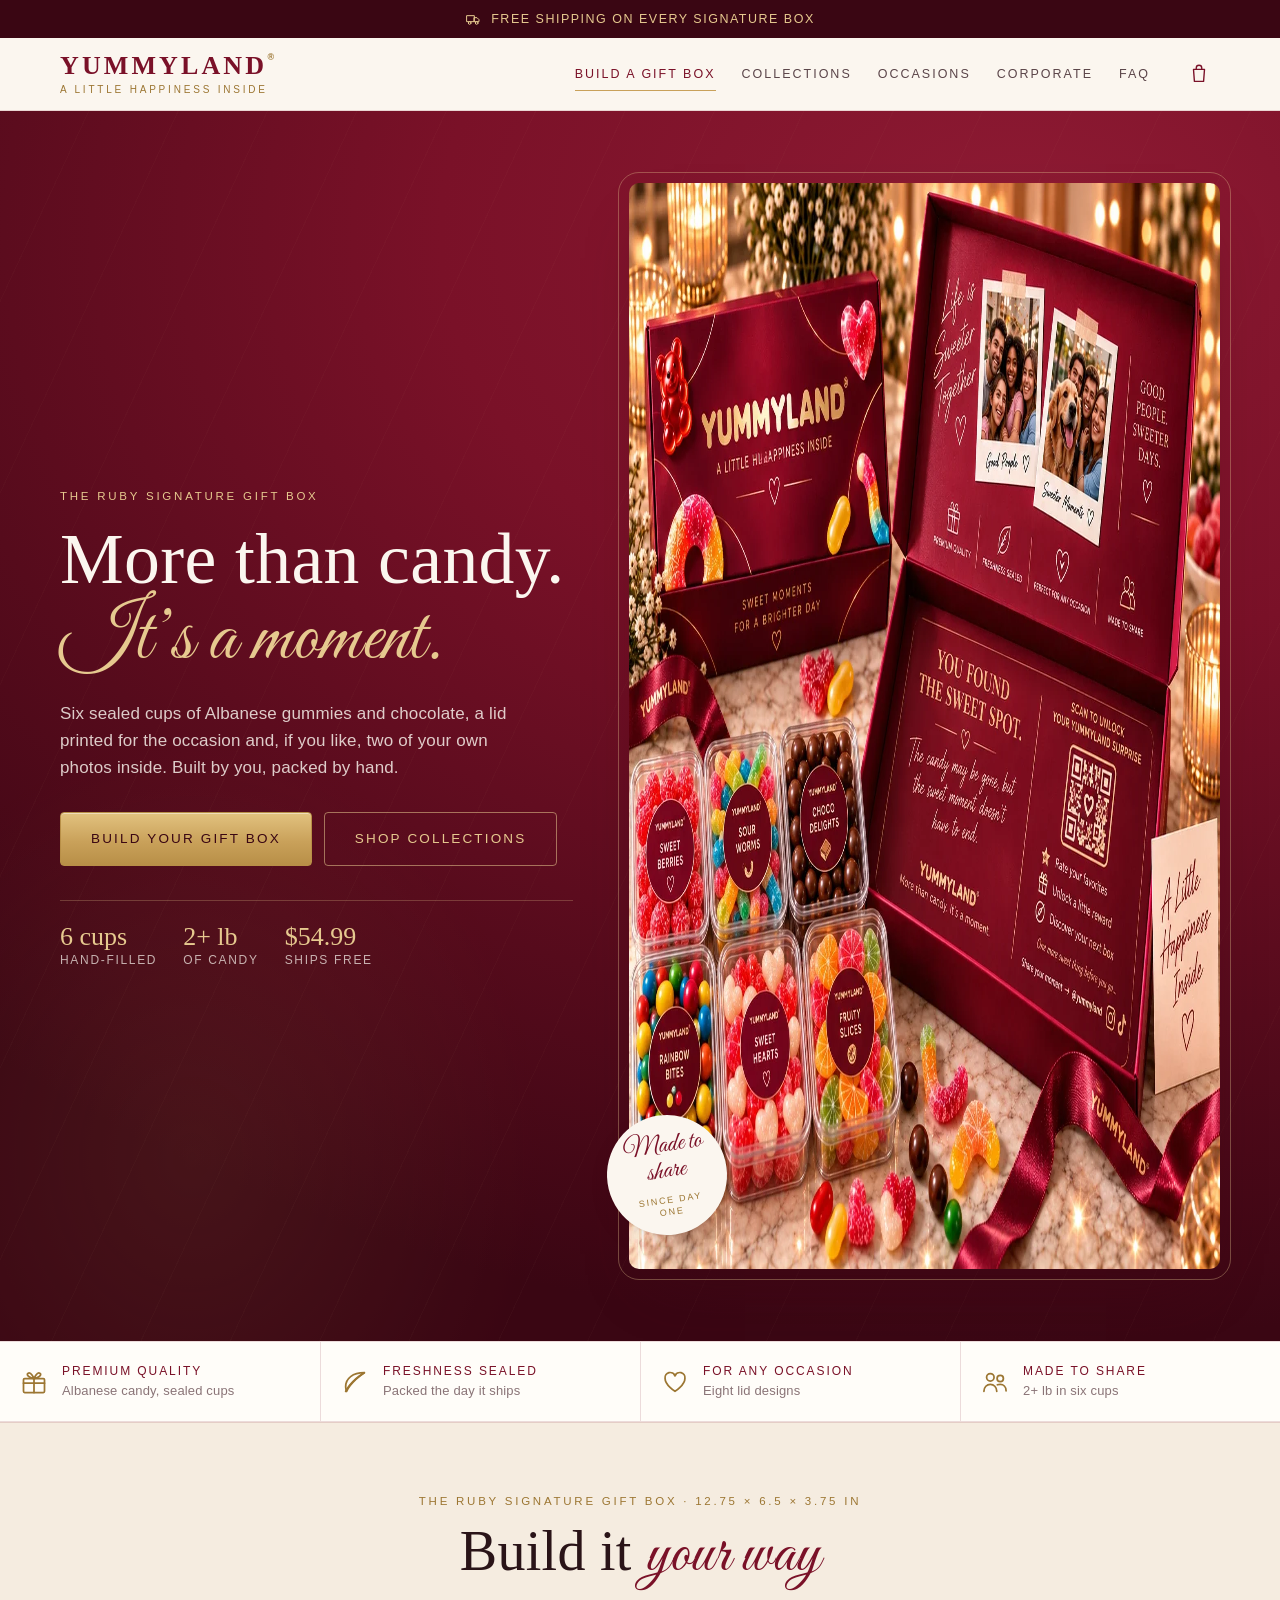
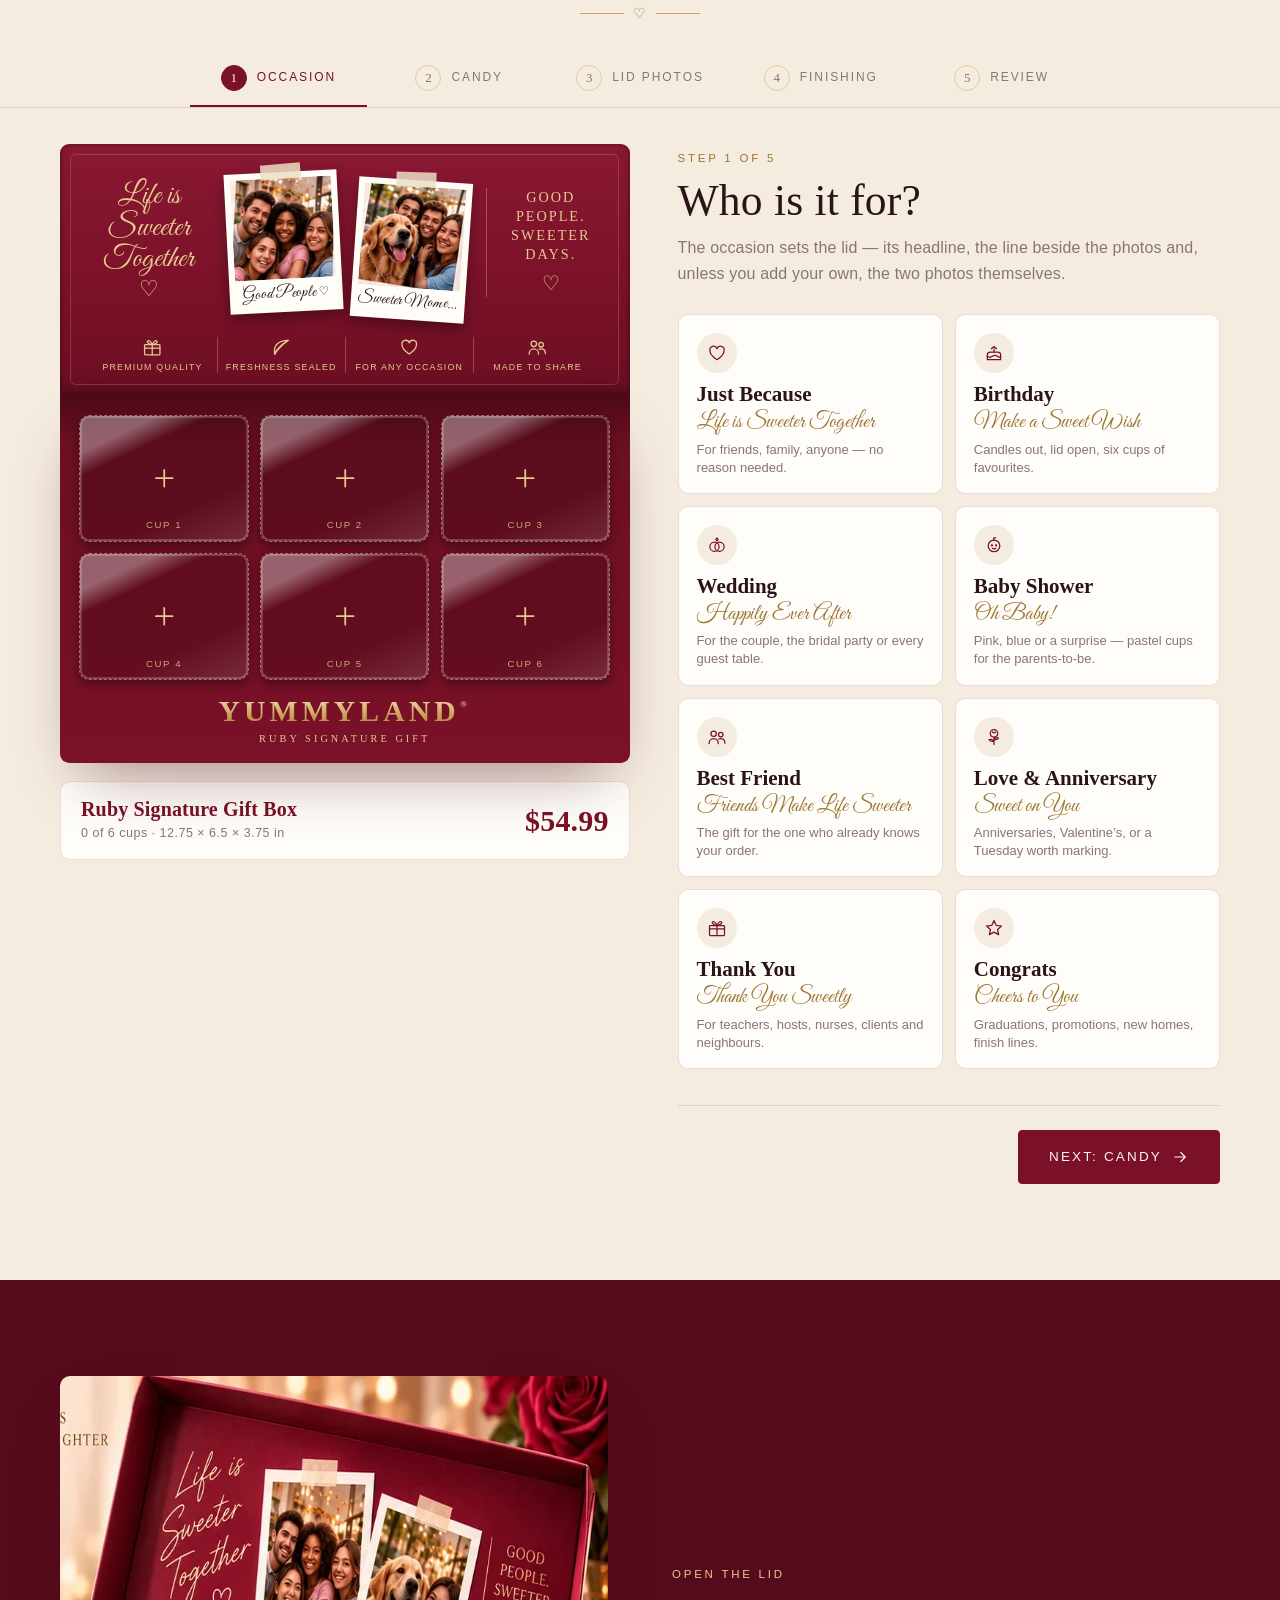
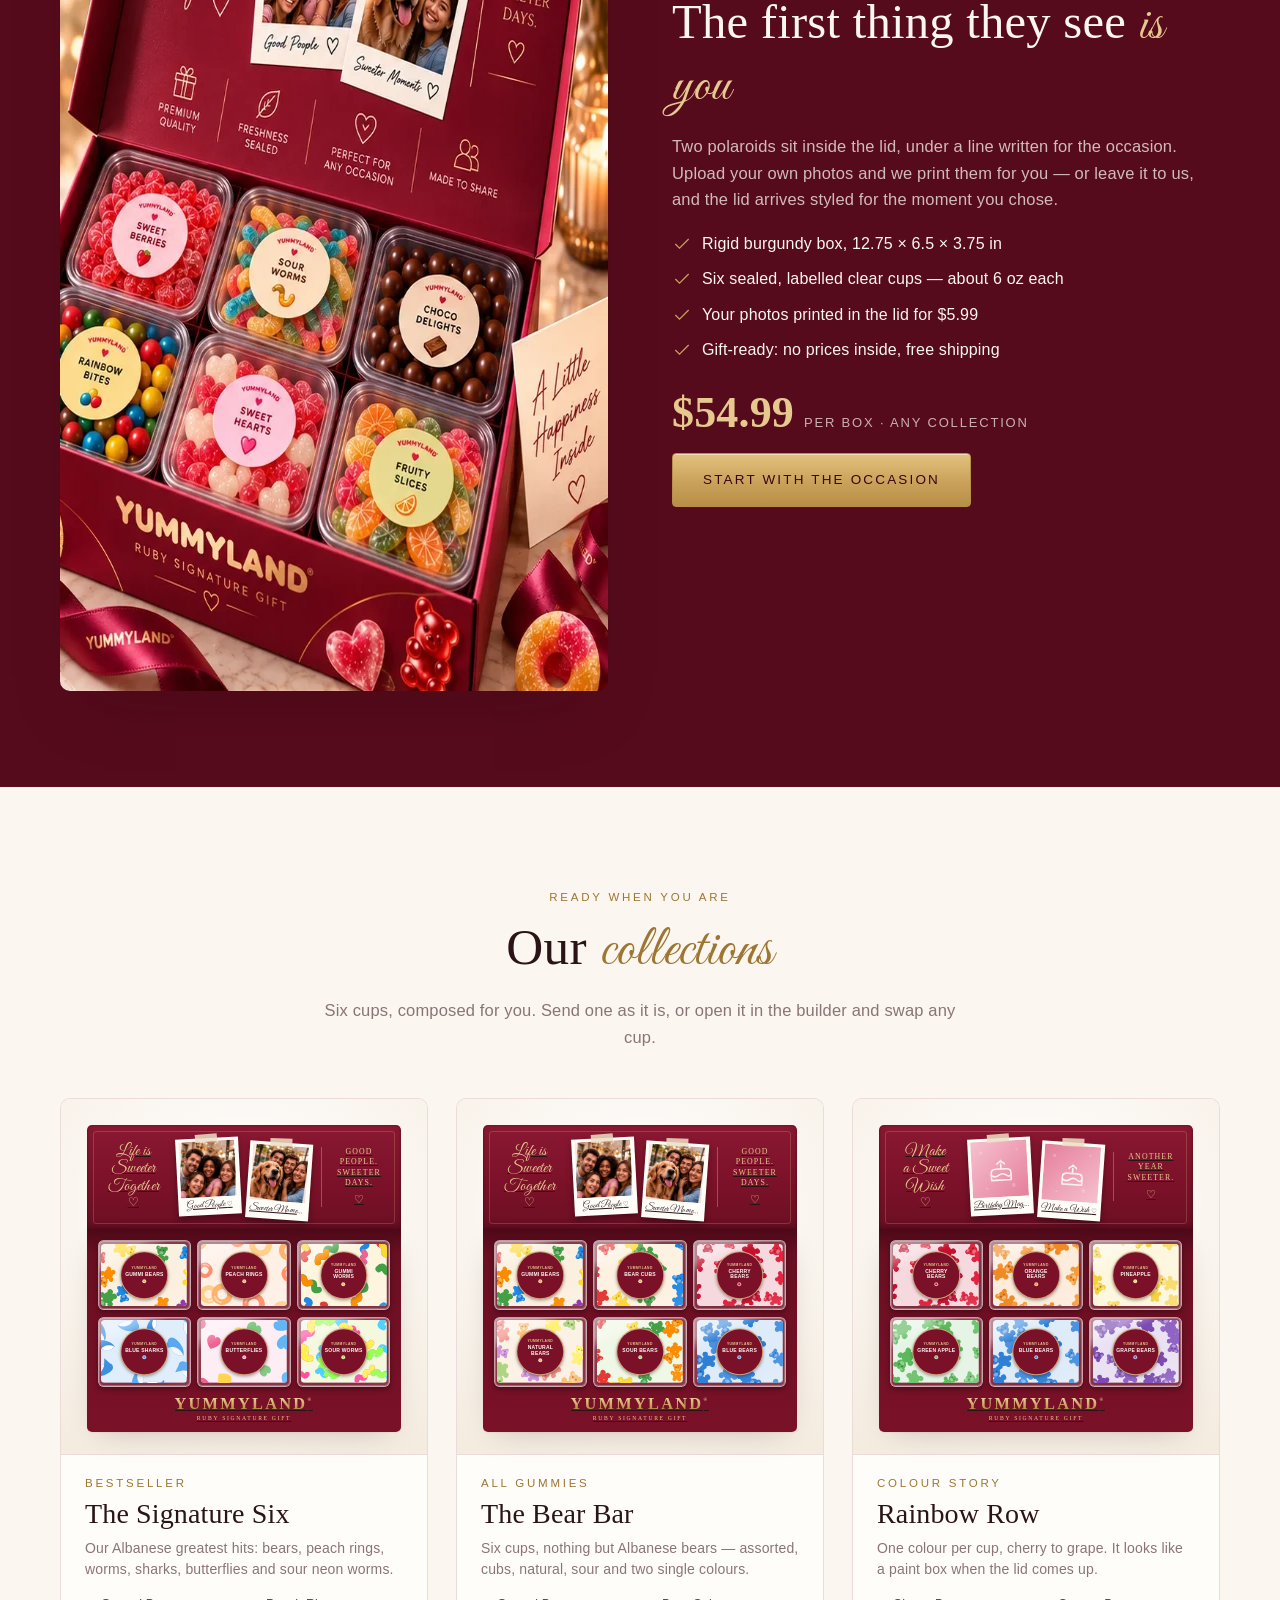
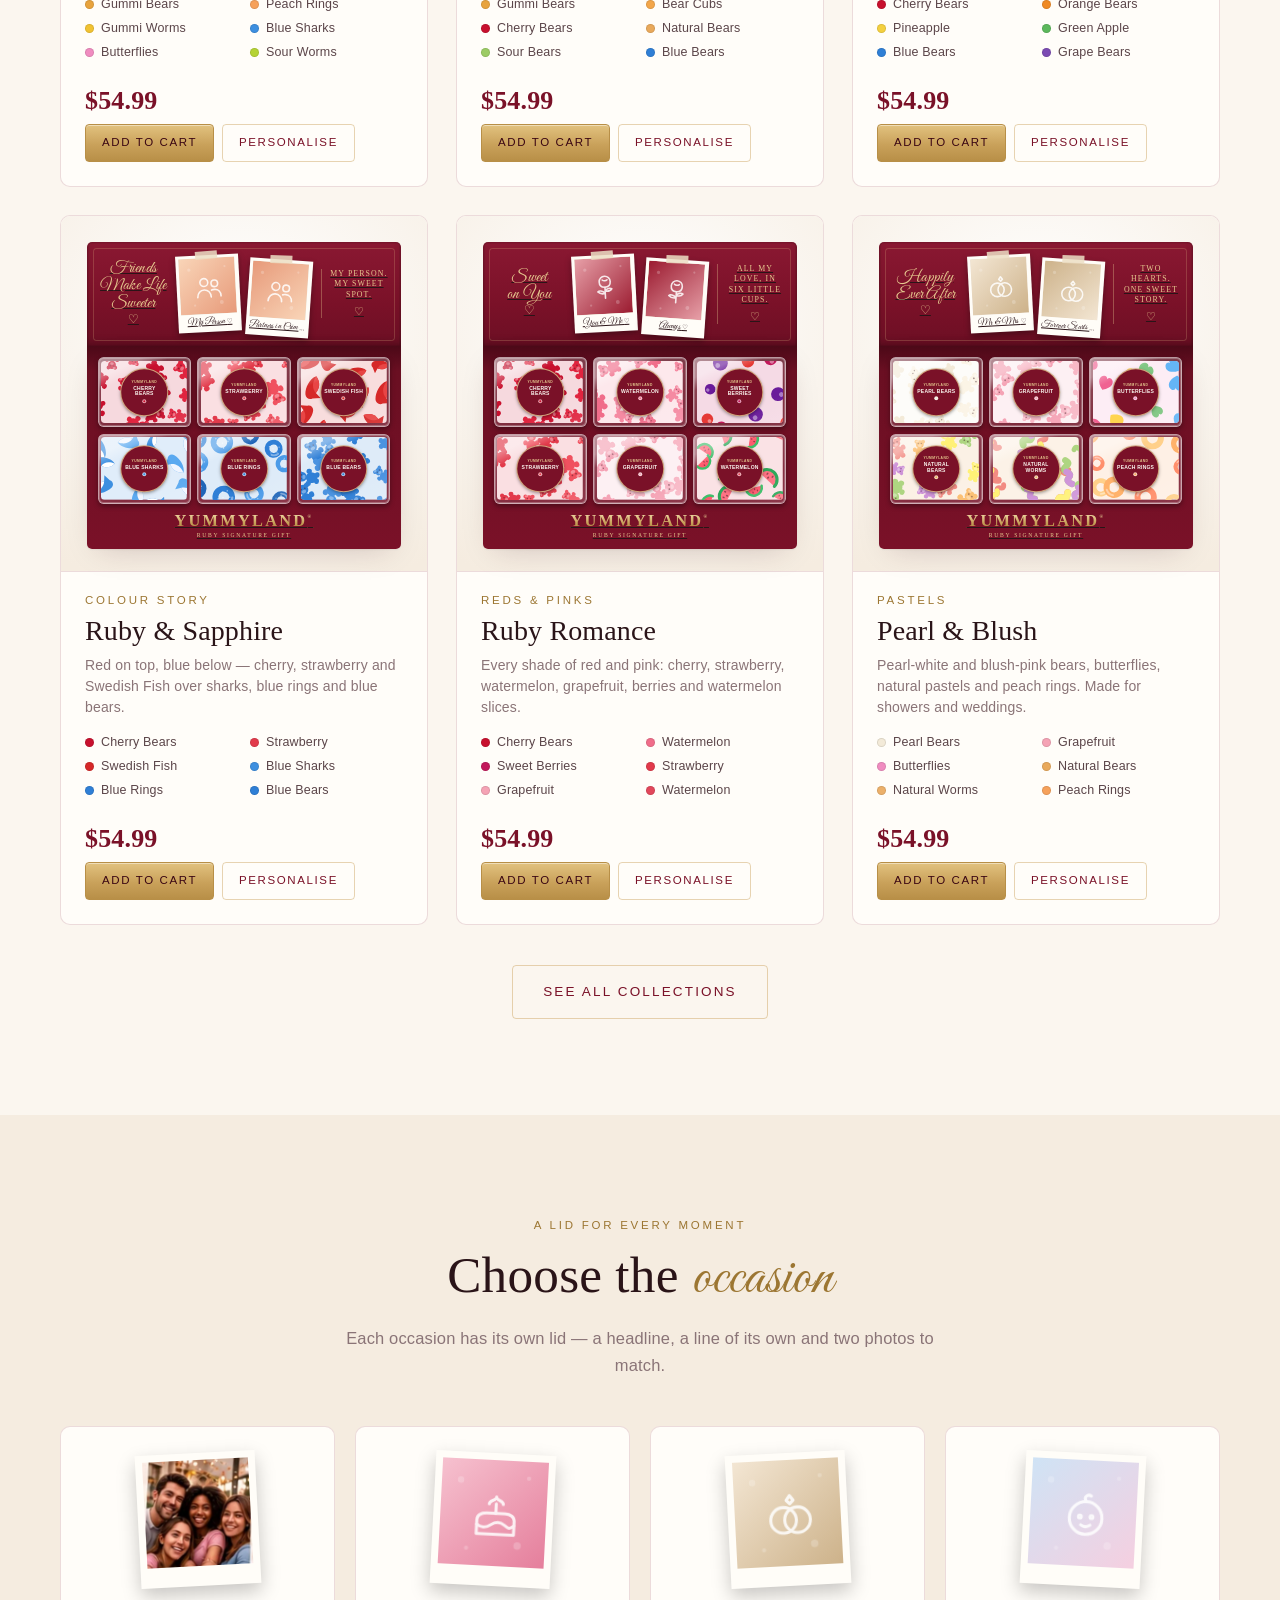
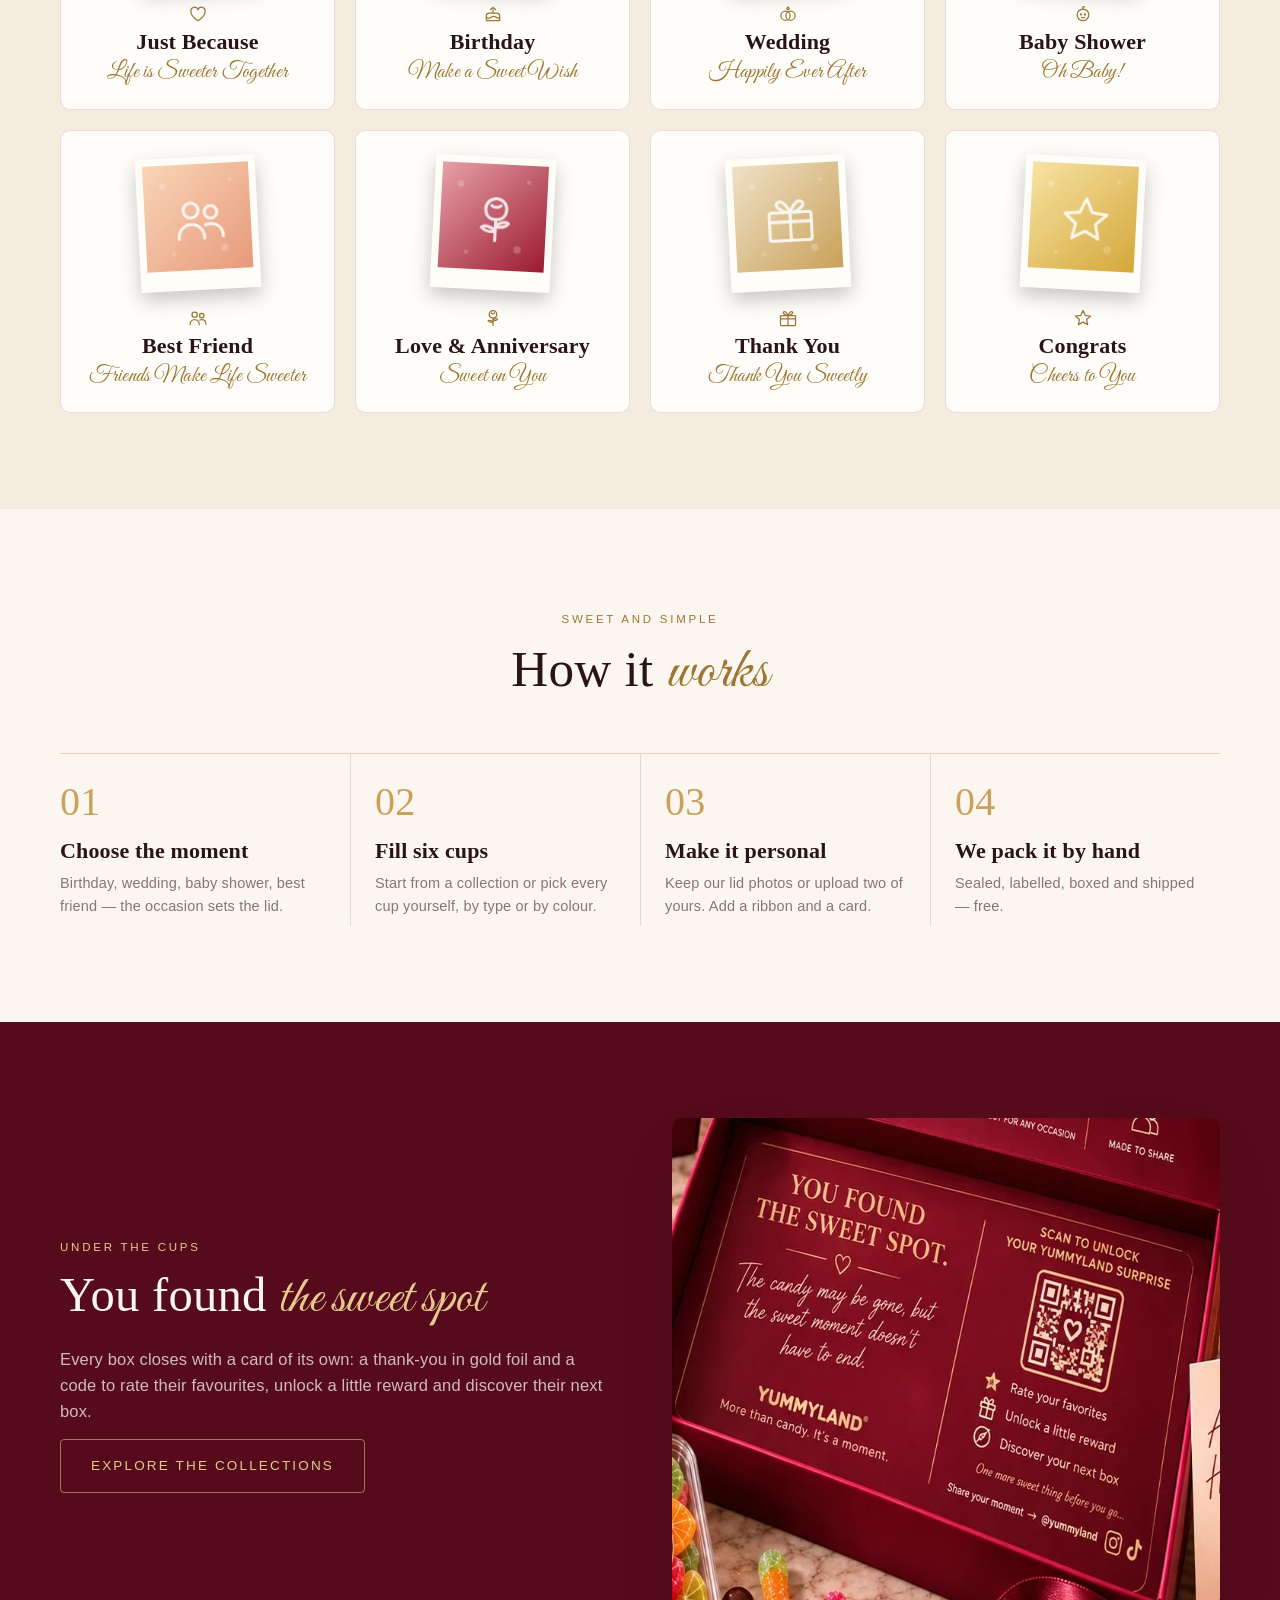
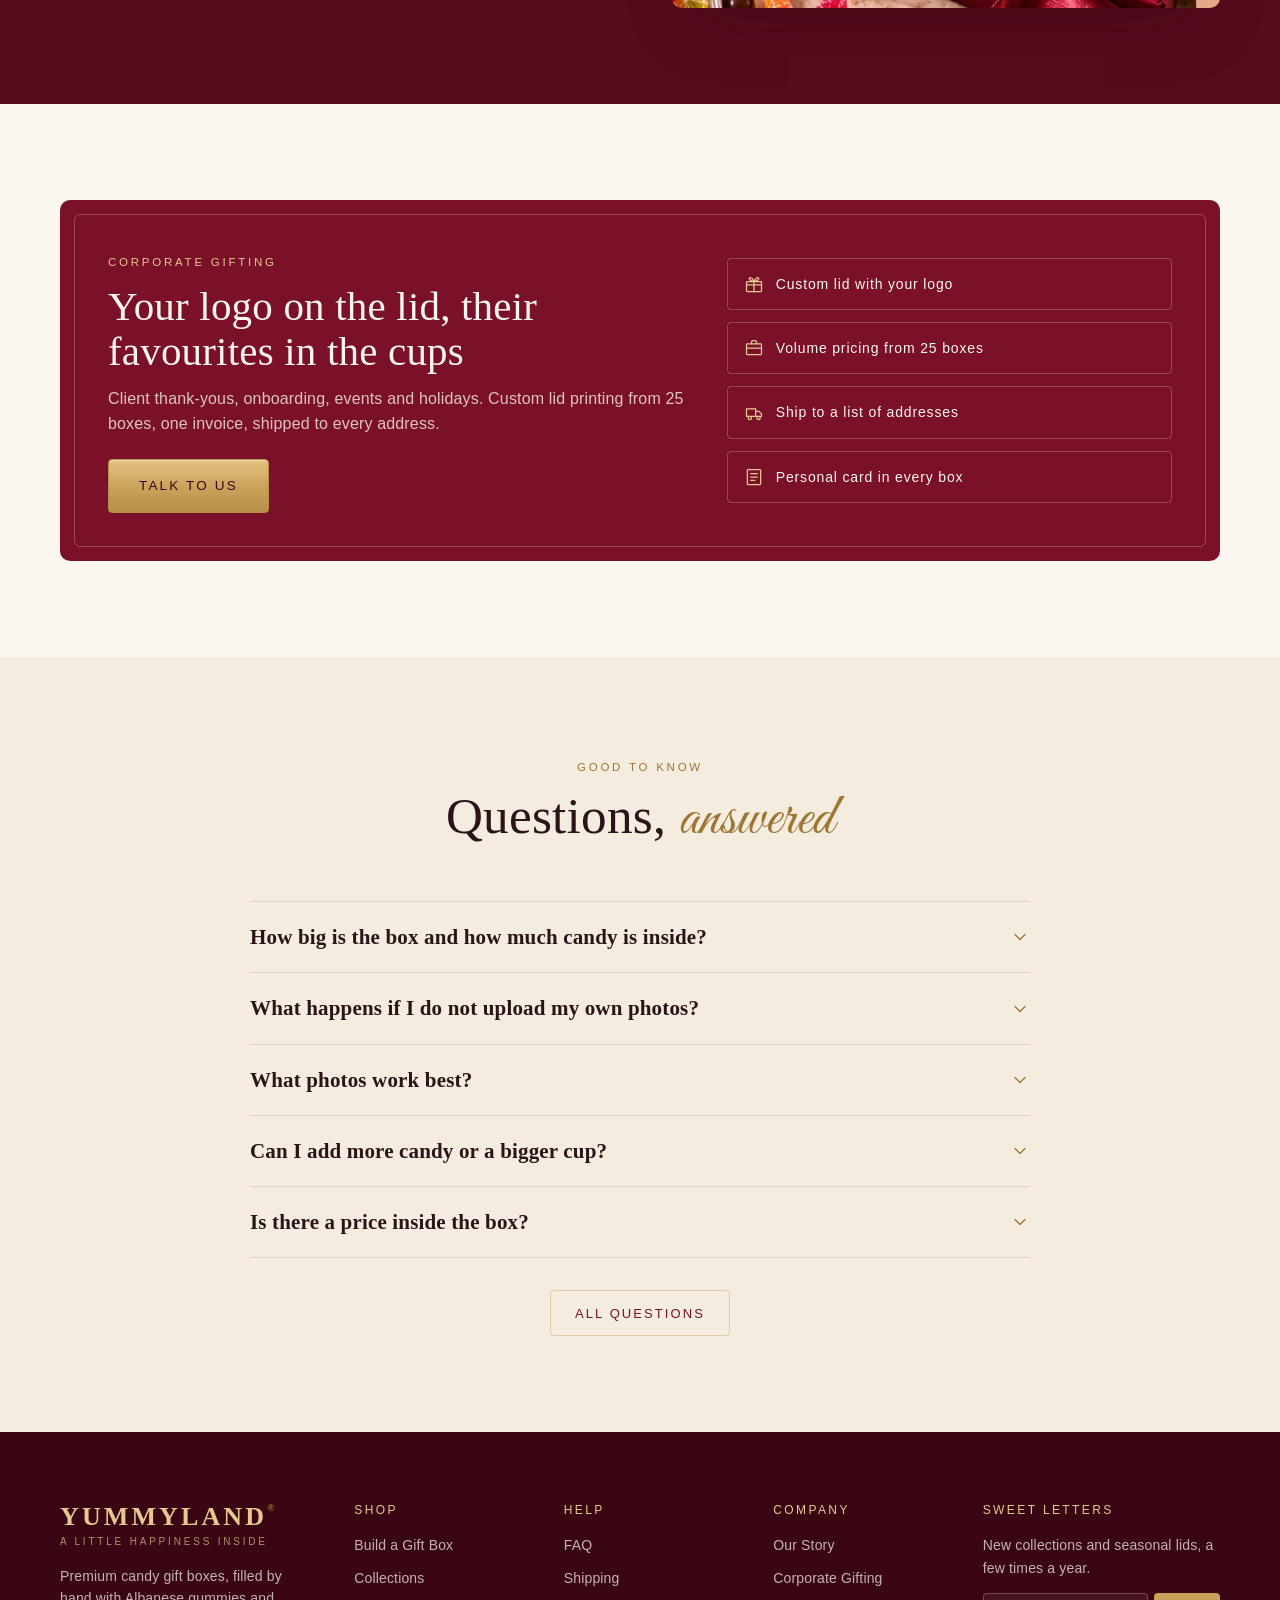
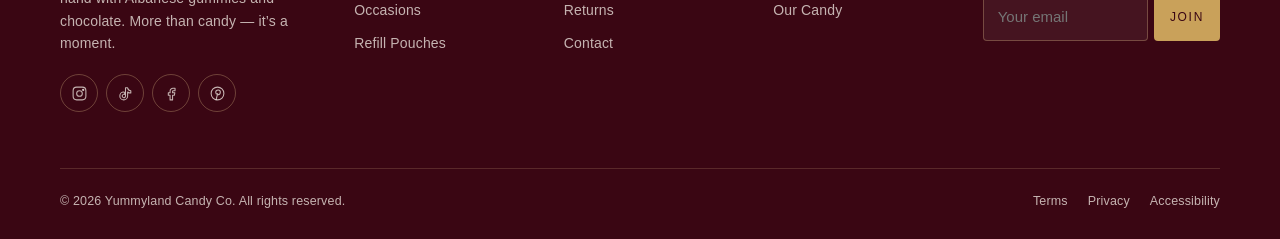
==== index.html @ b698e255 "Rebuild the site around the Ruby Signature Gift Box One premium box (12.75 x 6.5 x 3.75 in, six cups" ====
<!DOCTYPE html>
<html lang="en">
<head>
<meta charset="utf-8">
<meta name="viewport" content="width=device-width, initial-scale=1">
<title>Yummyland — Premium Candy Gift Boxes with Your Photos</title>
<meta name="description" content="The Ruby Signature Gift Box: six cups of Albanese gummies and chocolate, a lid printed for the occasion — with your own photos if you like. Free shipping.">
<meta property="og:title" content="Yummyland — Premium Candy Gift Boxes with Your Photos">
<meta property="og:description" content="The Ruby Signature Gift Box: six cups of Albanese gummies and chocolate, a lid printed for the occasion — with your own photos if you like. Free shipping.">
<meta property="og:type" content="website">
<link rel="icon" href="assets/img/favicon.svg" type="image/svg+xml">
<link rel="apple-touch-icon" href="assets/img/apple-touch-icon.png">
<meta name="theme-color" content="#7a1128">
<link rel="canonical" href="https://yummylandcandy.com/">
<meta property="og:site_name" content="Yummyland">
<meta property="og:url" content="https://yummylandcandy.com/">
<meta property="og:image" content="https://yummylandcandy.com/assets/img/og.jpg">
<meta property="og:image:width" content="1200">
<meta property="og:image:height" content="630">
<meta name="twitter:card" content="summary_large_image">
<meta name="twitter:image" content="https://yummylandcandy.com/assets/img/og.jpg">
<link rel="preload" href="assets/fonts/cormorant.woff2" as="font" type="font/woff2" crossorigin>
<link rel="preload" href="assets/fonts/jost.woff2" as="font" type="font/woff2" crossorigin>
<link rel="stylesheet" href="assets/css/style.css?v=738b9b82">
<!-- JSONLD:START -->
<script type="application/ld+json">{"@context":"https://schema.org","@graph":[{"@type":"Organization","@id":"https://yummylandcandy.com/#org","name":"Yummyland","url":"https://yummylandcandy.com/","logo":"https://yummylandcandy.com/assets/img/apple-touch-icon.png","image":"https://yummylandcandy.com/assets/img/og.jpg","description":"Premium candy gift boxes: six cups of Albanese gummies and chocolate, with a lid printed for the occasion.","email":"hello@yummylandcandy.com","telephone":"+1-833-986-6526","address":{"@type":"PostalAddress","addressLocality":"Los Angeles","addressRegion":"CA","addressCountry":"US"},"sameAs":["https://instagram.com/yummylandcandy","https://tiktok.com/@yummylandcandy","https://facebook.com/yummylandcandy"]},{"@type":"WebSite","@id":"https://yummylandcandy.com/#website","url":"https://yummylandcandy.com/","name":"Yummyland","publisher":{"@id":"https://yummylandcandy.com/#org"}},{"@type":"Product","name":"Ruby Signature Gift Box","sku":"YL-RUBY-SIGNATURE","description":"A 12.75 × 6.5 × 3.75 in gift box with 6 sealed cups of candy you choose and a lid printed for the occasion — with your own photos if you like.","image":["https://yummylandcandy.com/assets/img/hero-box.jpg","https://yummylandcandy.com/assets/img/box-open.webp"],"brand":{"@type":"Brand","name":"Yummyland"},"offers":{"@type":"Offer","priceCurrency":"USD","price":"54.99","availability":"https://schema.org/InStock","url":"https://yummylandcandy.com/"}}]}</script>
<!-- JSONLD:END -->
</head>
<body>

<header id="site-header"></header>

<!-- ==================== HERO ==================== -->
<section class="hero">
  <div class="wrap hero__in">
    <div>
      <span class="eyebrow">The Ruby Signature Gift Box</span>
      <h1>More than candy.<em>It’s a moment.</em></h1>
      <p class="hero__lede">Six sealed cups of Albanese gummies and chocolate, a lid printed for the occasion
        and, if you like, two of your own photos inside. Built by you, packed by hand.</p>
      <div class="hero__cta">
        <a class="btn btn--lg btn--gold" href="#builder">Build your gift box</a>
        <a class="btn btn--lg btn--light" href="boxes.html">Shop collections</a>
      </div>
      <div class="hero__facts">
        <div><b>6 cups</b>hand-filled</div>
        <div><b>2+ lb</b>of candy</div>
        <div><b id="hero-price">$54.99</b>ships free</div>
      </div>
    </div>
    <div class="hero__photo">
      <picture>
        <source srcset="assets/img/hero-box.webp" type="image/webp">
        <img src="assets/img/hero-box.jpg" width="1448" height="1086" alt="An open Yummyland Ruby Signature Gift Box with photos in the lid, beside six cups of candy">
      </picture>
      <span class="hero__stamp">Made to share<small>since day one</small></span>
    </div>
  </div>
</section>
<div id="trust"></div>

<!-- ==================== BUILDER ==================== -->
<section class="builder" id="builder">
  <div class="wrap">
    <div class="builder__head">
      <span class="eyebrow">The Ruby Signature Gift Box · 12.75 × 6.5 × 3.75 in</span>
      <h2>Build it <em>your way</em></h2>
      <div class="divider"></div>
    </div>
  </div>
  <div class="bsteps-wrap"><div class="wrap" id="b-steps"></div></div>
  <div class="wrap builder__grid">
    <div class="bprev" id="b-preview" aria-live="polite"></div>
    <div id="b-step"></div>
  </div>
</section>

<!-- ==================== THE BOX ==================== -->
<section class="section section--ruby">
  <div class="wrap showcase">
    <img src="assets/img/box-open.webp" width="748" height="915" loading="lazy" alt="Inside the lid: two polaroid photos above six labelled cups of candy">
    <div>
      <span class="eyebrow">Open the lid</span>
      <h2>The first thing they see <em>is you</em></h2>
      <p>Two polaroids sit inside the lid, under a line written for the occasion. Upload your own photos and we
        print them for you — or leave it to us, and the lid arrives styled for the moment you chose.</p>
      <ul class="ticks">
        <li><svg class="ico" viewBox="0 0 24 24" width="20" height="20" fill="none" stroke="currentColor" stroke-width="1.5"><path d="M20 6L9 17l-5-5"/></svg>Rigid burgundy box, 12.75 × 6.5 × 3.75 in</li>
        <li><svg class="ico" viewBox="0 0 24 24" width="20" height="20" fill="none" stroke="currentColor" stroke-width="1.5"><path d="M20 6L9 17l-5-5"/></svg>Six sealed, labelled clear cups — about 6 oz each</li>
        <li><svg class="ico" viewBox="0 0 24 24" width="20" height="20" fill="none" stroke="currentColor" stroke-width="1.5"><path d="M20 6L9 17l-5-5"/></svg>Your photos printed in the lid for $5.99</li>
        <li><svg class="ico" viewBox="0 0 24 24" width="20" height="20" fill="none" stroke="currentColor" stroke-width="1.5"><path d="M20 6L9 17l-5-5"/></svg>Gift-ready: no prices inside, free shipping</li>
      </ul>
      <div class="price-tag"><b id="show-price">$54.99</b><span>per box · any collection</span></div><br>
      <a class="btn btn--lg btn--gold" href="#builder">Start with the occasion</a>
    </div>
  </div>
</section>

<!-- ==================== COLLECTIONS ==================== -->
<section class="section">
  <div class="wrap">
    <div class="section__head">
      <span class="eyebrow">Ready when you are</span>
      <h2>Our <em>collections</em></h2>
      <p>Six cups, composed for you. Send one as it is, or open it in the builder and swap any cup.</p>
    </div>
    <div id="collections"></div>
    <div class="center" style="margin-top:40px"><a class="btn btn--line btn--lg" href="boxes.html">See all collections</a></div>
  </div>
</section>

<!-- ==================== OCCASIONS ==================== -->
<section class="section section--paper">
  <div class="wrap">
    <div class="section__head">
      <span class="eyebrow">A lid for every moment</span>
      <h2>Choose the <em>occasion</em></h2>
      <p>Each occasion has its own lid — a headline, a line of its own and two photos to match.</p>
    </div>
    <div id="occasions"></div>
  </div>
</section>

<!-- ==================== HOW ==================== -->
<section class="section">
  <div class="wrap">
    <div class="section__head"><span class="eyebrow">Sweet and simple</span><h2>How it <em>works</em></h2></div>
    <div id="how-list"></div>
  </div>
</section>

<!-- ==================== INSERT ==================== -->
<section class="section section--ruby">
  <div class="wrap showcase">
    <div>
      <span class="eyebrow">Under the cups</span>
      <h2>You found <em>the sweet spot</em></h2>
      <p>Every box closes with a card of its own: a thank-you in gold foil and a code to rate their favourites,
        unlock a little reward and discover their next box.</p>
      <a class="btn btn--lg btn--light" href="boxes.html">Explore the collections</a>
    </div>
    <img src="assets/img/box-insert.webp" width="720" height="490" loading="lazy" alt="The gold-foil insert card inside the box: You found the sweet spot">
  </div>
</section>

<!-- ==================== CORPORATE ==================== -->
<section class="section">
  <div class="wrap">
    <div class="banner">
      <div>
        <span class="eyebrow">Corporate gifting</span>
        <h2>Your logo on the lid, their favourites in the cups</h2>
        <p>Client thank-yous, onboarding, events and holidays. Custom lid printing from 25 boxes, one invoice, shipped to every address.</p>
        <a class="btn btn--lg btn--gold" href="about.html#corporate" style="margin-top:22px">Talk to us</a>
      </div>
      <div class="banner__list" id="banner-list"></div>
    </div>
  </div>
</section>

<!-- ==================== FAQ ==================== -->
<section class="section section--paper">
  <div class="wrap">
    <div class="section__head"><span class="eyebrow">Good to know</span><h2>Questions, <em>answered</em></h2></div>
    <div id="faq"></div>
    <div class="center" style="margin-top:32px"><a class="btn btn--line" href="faq.html">All questions</a></div>
  </div>
</section>

<footer id="site-footer"></footer>

<script src="assets/js/config.js?v=2c876a3c"></script>
<script src="assets/js/photos.js?v=dfa1c736"></script>
<script src="assets/js/art.js?v=873b2b8c"></script>
<script src="assets/js/data.js?v=f1731a15"></script>
<script src="assets/js/store.js?v=4826bcab"></script>
<script src="assets/js/analytics.js?v=e8144539"></script>
<script src="assets/js/site.js?v=2930316f"></script>
<script src="assets/js/pages.js?v=6cfffcdc"></script>
<script src="assets/js/builder.js?v=5ab042dc"></script>
<script>
  YL.boot('chrome', function () { YL.initChrome('build'); });
  YL.boot('builder', function () { YL.initBuilder(); });
  YL.boot('prices', function () {
    ['hero-price', 'show-price'].forEach(function (id) { document.getElementById(id).textContent = YL.money(YL.BOX.price); });
  });
  YL.boot('trust bar', function () { YL.renderTrust('#trust'); });
  YL.boot('collections', function () { YL.renderCollections('#collections', YL.COLLECTIONS.slice(0, 6)); });
  YL.boot('occasions', function () { YL.renderOccasions('#occasions'); });
  YL.boot('how it works', function () { YL.renderHow('#how-list'); });
  YL.boot('corporate', function () {
    document.getElementById('banner-list').innerHTML =
      [['gift', 'Custom lid with your logo'], ['briefcase', 'Volume pricing from 25 boxes'],
       ['truck', 'Ship to a list of addresses'], ['note', 'Personal card in every box']]
        .map(function (b) { return '<div>' + YL.icon(b[0]) + b[1] + '</div>'; }).join('');
  });
  YL.boot('faq', function () { YL.renderFaq('#faq', 5); });
</script>
</body>
</html>
---- assets/css/style.css ----
/* =========================================================
   Yummyland — design system
   Ruby box, gold foil, cream card. Serif for voice, script for
   the handwritten moments, a clean sans for everything you click.
   ========================================================= */

@font-face { font-family: 'Cormorant Garamond'; src: url('../fonts/cormorant.woff2') format('woff2'); font-weight: 300 700; font-style: normal; font-display: swap; }
@font-face { font-family: 'Cormorant Garamond'; src: url('../fonts/cormorant-italic.woff2') format('woff2'); font-weight: 300 700; font-style: italic; font-display: swap; }
@font-face { font-family: 'Great Vibes'; src: url('../fonts/greatvibes.woff2') format('woff2'); font-weight: 400; font-display: swap; }
@font-face { font-family: 'Jost'; src: url('../fonts/jost.woff2') format('woff2'); font-weight: 300 700; font-display: swap; }

:root {
  --ruby: #7a1128;
  --ruby-2: #8e1a33;
  --ruby-deep: #560b1c;
  --ruby-ink: #3a0613;
  --gold: #c9a15a;
  --gold-2: #e6c98f;
  --gold-deep: #9c7632;
  --cream: #fbf6ef;
  --paper: #f5ece0;
  --blush: #f2dfd8;
  --ink: #2a1418;
  --ink-70: #5b4549;
  --ink-50: #8a7477;
  --line: rgba(122, 17, 40, .14);
  --line-gold: rgba(201, 161, 90, .45);
  --white: #fffdf9;

  --serif: 'Cormorant Garamond', 'Times New Roman', serif;
  --script: 'Great Vibes', 'Snell Roundhand', cursive;
  --sans: 'Jost', 'Helvetica Neue', Arial, sans-serif;

  --r: 4px;
  --r-lg: 10px;
  --shadow: 0 1px 2px rgba(58, 6, 19, .06), 0 10px 30px -12px rgba(58, 6, 19, .22);
  --shadow-lg: 0 30px 60px -24px rgba(58, 6, 19, .45);
  --wrap: 1200px;
  --ease: cubic-bezier(.2, .7, .2, 1);
}

*, *::before, *::after { box-sizing: border-box; }
html { -webkit-text-size-adjust: 100%; scroll-behavior: smooth; overflow-x: clip; }
body {
  margin: 0; background: var(--cream); color: var(--ink);
  font: 400 16px/1.6 var(--sans); letter-spacing: .01em;
  overflow-x: hidden;
  overflow-x: clip;
}
img, svg { max-width: 100%; display: block; }
a { color: inherit; }
button, input, textarea { font: inherit; color: inherit; }
button { cursor: pointer; }
h1, h2, h3, h4 { font-family: var(--serif); font-weight: 600; line-height: 1.1; margin: 0; letter-spacing: .005em; }
p { margin: 0; }
sup { font-size: .45em; vertical-align: .9em; margin-left: .05em; }
.sr-only { position: absolute !important; width: 1px; height: 1px; overflow: hidden; clip: rect(0 0 0 0); white-space: nowrap; }
.wrap { max-width: var(--wrap); margin: 0 auto; padding: 0 20px; }
.center { text-align: center; }
.muted { color: var(--ink-50); }
.small { font-size: 13px; }
.script { font-family: var(--script); font-weight: 400; }
body.modal-open { overflow: hidden; }
:focus-visible { outline: 2px solid var(--gold); outline-offset: 2px; }

.eyebrow {
  display: inline-block; font: 500 11.5px/1.2 var(--sans); letter-spacing: .24em; text-transform: uppercase;
  color: var(--gold-deep);
}
.ico { width: 20px; height: 20px; flex: none; }

/* ---------- buttons ---------- */
.btn {
  display: inline-flex; align-items: center; justify-content: center; gap: 9px;
  min-height: 46px; padding: 0 24px; border-radius: var(--r); border: 1px solid var(--ruby);
  background: var(--ruby); color: var(--cream); text-decoration: none;
  font: 500 13px/1 var(--sans); letter-spacing: .16em; text-transform: uppercase;
  transition: background .2s var(--ease), color .2s, border-color .2s, transform .2s var(--ease), box-shadow .2s;
  white-space: nowrap;
}
.btn:hover { background: var(--ruby-deep); border-color: var(--ruby-deep); }
.btn:active { transform: translateY(1px); }
.btn[disabled] { opacity: .45; pointer-events: none; }
.btn .ico { width: 18px; height: 18px; }
.btn--lg { min-height: 54px; padding: 0 30px; font-size: 13.5px; }
.btn--sm { min-height: 38px; padding: 0 16px; font-size: 11.5px; letter-spacing: .14em; }
.btn--block { width: 100%; }
.btn--gold {
  background: linear-gradient(180deg, #e2c27f, #c9a15a 55%, #b88f47); border-color: #b88f47; color: var(--ruby-ink);
  box-shadow: inset 0 1px 0 rgba(255, 255, 255, .45);
}
.btn--gold:hover { background: linear-gradient(180deg, #ead08f, #d2ab63 55%, #c0964c); border-color: #a9833f; }
.btn--line { background: transparent; color: var(--ruby); border-color: var(--line-gold); }
.btn--line:hover { background: var(--white); border-color: var(--gold); color: var(--ruby-deep); }
.btn--light { background: transparent; color: var(--gold-2); border-color: rgba(230, 201, 143, .55); }
.btn--light:hover { background: rgba(230, 201, 143, .1); border-color: var(--gold-2); }
.link-btn {
  background: none; border: 0; padding: 0; color: var(--ruby); text-decoration: underline; text-underline-offset: 3px;
  text-decoration-color: var(--line-gold); font-size: 13.5px; display: inline-flex; align-items: center; gap: 6px;
}
.link-btn:hover { text-decoration-color: var(--ruby); }
.link-btn .ico { width: 16px; height: 16px; }

.chip {
  min-height: 36px; padding: 0 16px; border-radius: 999px; border: 1px solid var(--line);
  background: var(--white); font-size: 13px; letter-spacing: .04em; color: var(--ink-70);
  transition: all .15s;
}
.chip:hover { border-color: var(--gold); color: var(--ruby); }
.chip.is-on { background: var(--ruby); color: var(--cream); border-color: var(--ruby); }
.filters { display: flex; flex-wrap: wrap; gap: 8px; }
.filters--center { justify-content: center; margin-bottom: 24px; }

/* ---------- announce ---------- */
.announce { background: var(--ruby-ink); color: var(--gold-2); font-size: 12.5px; letter-spacing: .12em; text-transform: uppercase; }
.announce__in { position: relative; height: 38px; }
.announce__item {
  position: absolute; inset: 0; display: flex; align-items: center; justify-content: center; gap: 10px;
  opacity: 0; transform: translateY(8px); transition: opacity .5s, transform .5s var(--ease); text-align: center;
}
.announce__item .ico { width: 16px; height: 16px; }
.announce__item.is-on { opacity: 1; transform: none; }
.announce__item.is-out { opacity: 0; transform: translateY(-8px); }
.announce__item a { color: var(--cream); text-underline-offset: 3px; }

/* ---------- header ---------- */
.header { position: sticky; top: 0; z-index: 40; background: rgba(251, 246, 239, .92); backdrop-filter: blur(10px); border-bottom: 1px solid var(--line); }
.header__in { display: flex; align-items: center; gap: 28px; height: 72px; }
.logo { display: flex; flex-direction: column; text-decoration: none; line-height: 1; }
.logo__txt { font: 600 26px/1 var(--serif); letter-spacing: .12em; color: var(--ruby); }
.logo__txt sup { color: var(--gold-deep); font-family: var(--sans); font-size: 9px; vertical-align: 1.6em; }
.logo__sub { font: 400 10px/1 var(--sans); letter-spacing: .28em; text-transform: uppercase; color: var(--gold-deep); margin-top: 6px; }
.nav { display: flex; gap: 26px; margin-left: auto; }
.nav a { text-decoration: none; font-size: 12.5px; letter-spacing: .16em; text-transform: uppercase; color: var(--ink-70); padding: 6px 0; border-bottom: 1px solid transparent; }
.nav a:hover, .nav a.is-active { color: var(--ruby); border-bottom-color: var(--gold); }
.header__tools { display: flex; gap: 6px; }
.icon-btn { position: relative; width: 42px; height: 42px; display: grid; place-items: center; border-radius: 50%; border: 0; background: none; color: var(--ruby); }
.icon-btn:hover { background: var(--paper); }
.icon-btn .ico { width: 22px; height: 22px; }
.cart-count {
  position: absolute; top: 3px; right: 1px; min-width: 18px; height: 18px; padding: 0 5px; border-radius: 9px;
  background: var(--gold); color: var(--ruby-ink); font-size: 11px; font-weight: 600; display: grid; place-items: center;
}
.cart-count[hidden] { display: none; }
.cart-count.pop { animation: pop .4s var(--ease); }
@keyframes pop { 50% { transform: scale(1.35); } }
.burger { display: none; }

/* ---------- hero ---------- */
.hero {
  position: relative; color: var(--cream); overflow: hidden;
  background: radial-gradient(120% 90% at 80% 10%, #8e1a33 0%, var(--ruby) 38%, var(--ruby-deep) 72%, var(--ruby-ink) 100%);
}
.hero::before {
  content: ''; position: absolute; inset: 0; pointer-events: none; opacity: .5;
  background:
    radial-gradient(40% 50% at 15% 85%, rgba(201, 161, 90, .18), transparent 70%),
    repeating-linear-gradient(115deg, transparent 0 80px, rgba(230, 201, 143, .05) 80px 81px);
}
.hero__in { position: relative; display: grid; grid-template-columns: 1fr 1.15fr; gap: 56px; align-items: center; padding-top: 72px; padding-bottom: 72px; }
.hero .eyebrow { color: var(--gold-2); }
.hero h1 { font-size: clamp(44px, 5.6vw, 78px); font-weight: 500; margin: 16px 0 6px; line-height: 1.02; }
.hero h1 em { font-family: var(--script); font-style: normal; font-weight: 400; color: var(--gold-2); display: block; font-size: 1.12em; line-height: 1.05; margin-top: .02em; }
.hero__lede { max-width: 460px; color: rgba(251, 246, 239, .82); font-size: 17px; margin: 18px 0 30px; }
.hero__cta { display: flex; flex-wrap: wrap; gap: 12px; }
.hero__facts { display: flex; flex-wrap: wrap; gap: 26px; margin-top: 34px; padding-top: 22px; border-top: 1px solid rgba(230, 201, 143, .25); }
.hero__facts div { font-size: 12px; letter-spacing: .14em; text-transform: uppercase; color: rgba(251, 246, 239, .7); }
.hero__facts b { display: block; font: 500 26px/1.1 var(--serif); letter-spacing: 0; text-transform: none; color: var(--gold-2); }
.hero__photo { position: relative; }
.hero__photo img { width: 100%; border-radius: var(--r-lg); box-shadow: var(--shadow-lg); outline: 1px solid rgba(230, 201, 143, .35); outline-offset: 10px; }
.hero__stamp {
  position: absolute; left: -22px; bottom: 34px; width: 120px; height: 120px; border-radius: 50%;
  display: grid; place-items: center; text-align: center; padding: 14px;
  background: var(--cream); color: var(--ruby); box-shadow: var(--shadow);
  font: 400 26px/1 var(--script); transform: rotate(-8deg);
}
.hero__stamp small { display: block; font: 500 9px/1.3 var(--sans); letter-spacing: .2em; text-transform: uppercase; color: var(--gold-deep); margin-top: 6px; }

/* ---------- trust ---------- */
.trust { display: grid; grid-template-columns: repeat(4, 1fr); border-top: 1px solid var(--line); border-bottom: 1px solid var(--line); background: var(--white); }
.trust__item { display: flex; align-items: center; gap: 14px; padding: 22px 20px; color: var(--ruby); }
.trust__item + .trust__item { border-left: 1px solid var(--line); }
.trust__item .ico { width: 28px; height: 28px; color: var(--gold-deep); }
.trust__item span { font-size: 13px; color: var(--ink-50); line-height: 1.35; }
.trust__item b { display: block; font: 500 12px/1.3 var(--sans); letter-spacing: .16em; text-transform: uppercase; color: var(--ruby); margin-bottom: 2px; }

/* ---------- sections ---------- */
.section { padding: 96px 0; }
.section--paper { background: var(--paper); }
.section--ruby { background: var(--ruby-deep); color: var(--cream); }
.section--ruby .eyebrow { color: var(--gold-2); }
.section__head { text-align: center; max-width: 640px; margin: 0 auto 48px; }
.section__head h2 { font-size: clamp(34px, 4vw, 52px); font-weight: 500; margin-top: 10px; }
.section__head h2 em { font-family: var(--script); font-style: normal; font-weight: 400; color: var(--gold-deep); font-size: 1.15em; }
.section--ruby .section__head h2 em { color: var(--gold-2); }
.section__head p { color: var(--ink-50); margin-top: 14px; font-size: 16.5px; }
.section--ruby .section__head p { color: rgba(251, 246, 239, .72); }
.divider { width: 120px; height: 14px; margin: 16px auto 0; background:
  linear-gradient(var(--gold), var(--gold)) left 50%/44px 1px no-repeat,
  linear-gradient(var(--gold), var(--gold)) right 50%/44px 1px no-repeat;
  position: relative; }
.divider::after { content: '♡'; position: absolute; left: 50%; top: 50%; transform: translate(-50%, -54%); color: var(--gold-deep); font-size: 14px; }

.page-head { padding: 72px 0 48px; text-align: center; background: var(--paper); border-bottom: 1px solid var(--line); }
.page-head h1 { font-size: clamp(40px, 5vw, 64px); font-weight: 500; margin-top: 12px; }
.page-head h1 em { font-family: var(--script); font-style: normal; font-weight: 400; color: var(--ruby); font-size: 1.15em; }
.page-head p { max-width: 620px; margin: 16px auto 0; color: var(--ink-50); font-size: 17px; }
.page-head .hero__cta { justify-content: center; margin-top: 26px; }

/* =========================================================
   THE GIFT BOX (drawn in HTML)
   Everything is sized off the box's own width through container
   units, so the same markup works as a 320 px card and a 700 px
   builder preview.
   ========================================================= */
.gbox { container-type: inline-size; position: relative; width: 100%; }
.gbox__lid {
  position: relative; display: grid; grid-template-columns: 1.05fr 2.1fr 1fr; align-items: center; gap: 3cqi;
  padding: 5cqi 5cqi 4cqi; border-radius: 1.6cqi 1.6cqi 0 0;
  background: linear-gradient(180deg, #8a1832, var(--ruby) 60%, #6c0f24);
  box-shadow: inset 0 0 0 .5cqi rgba(0, 0, 0, .12), inset 0 -2cqi 3cqi -1cqi rgba(0, 0, 0, .25);
  color: var(--gold-2);
}
.gbox__lid::after { content: ''; position: absolute; inset: 1.8cqi; border: 1px solid rgba(230, 201, 143, .22); border-radius: 1cqi; pointer-events: none; }
.gbox__script { font: 400 5.4cqi/1.02 var(--script); color: var(--gold-2); text-align: center; text-wrap: balance; }
.gbox__script span { display: block; font-size: .7em; margin-top: 1cqi; }
.gbox__side { font: 500 2.5cqi/1.35 var(--serif); letter-spacing: .14em; text-transform: uppercase; text-align: center; color: var(--gold-2); text-wrap: balance; border-left: 1px solid rgba(230, 201, 143, .35); padding-left: 2.4cqi; }
.gbox__side span { display: block; font-size: 1.4em; margin-top: 1cqi; letter-spacing: 0; }
.gbox__polas { display: flex; justify-content: center; gap: 2.6cqi; }
.pola {
  position: relative; margin: 0; width: 48%; max-width: 20cqi; background: #fffdf8; padding: 1.1cqi 1.1cqi 0;
  box-shadow: 0 1cqi 2.2cqi rgba(0, 0, 0, .35); color: var(--ink);
}
.pola--1 { transform: rotate(-3deg); }
.pola--2 { transform: rotate(4deg) translateY(1.4cqi); }
.pola__tape { position: absolute; top: -1.4cqi; left: 50%; width: 7cqi; height: 2.6cqi; transform: translateX(-50%) rotate(-2deg); background: rgba(236, 222, 196, .85); }
.pola__img { display: block; aspect-ratio: 1 / 1; overflow: hidden; background: #e8dccb; }
.pola__img img, .pola__img svg, .pola__ph, .pola__ph svg { width: 100%; height: 100%; object-fit: cover; display: block; }
.pola figcaption { font: 400 2.9cqi/1 var(--script); text-align: center; padding: 1.2cqi 0 1.5cqi; white-space: nowrap; overflow: hidden; text-overflow: ellipsis; }
.pola figcaption span { font-family: var(--sans); font-size: .7em; }
.gbox__promises { grid-column: 1 / -1; display: grid; grid-template-columns: repeat(4, 1fr); margin-top: 1.4cqi; }
.gbox__promises span { display: flex; flex-direction: column; align-items: center; gap: .8cqi; font: 500 1.55cqi/1.2 var(--sans); letter-spacing: .14em; text-transform: uppercase; text-align: center; padding: 0 1cqi; }
.gbox__promises span + span { border-left: 1px solid rgba(230, 201, 143, .3); }
.gbox__promises .ico { width: 3.6cqi; height: 3.6cqi; }

.gbox__base {
  position: relative; padding: 3.4cqi 3.4cqi 0; border-radius: 0 0 1.6cqi 1.6cqi;
  background: linear-gradient(180deg, #4d0918, #6a0f22 12%, var(--ruby) 100%);
  box-shadow: var(--shadow-lg);
}
.gbox__cups { display: grid; gap: 2cqi; }
.gbox__front { display: flex; flex-direction: column; align-items: center; padding: 3cqi 0 3.4cqi; color: var(--gold-2); }
.gbox__front b { font: 600 5.2cqi/1 var(--serif); letter-spacing: .14em; background: linear-gradient(180deg, #f1dcaa, #c9a15a 60%, #a8823d); -webkit-background-clip: text; background-clip: text; color: transparent; }
.gbox__front b sup { font-size: .3em; vertical-align: 1.6em; }
.gbox__front span { font: 500 1.8cqi/1 var(--serif); letter-spacing: .3em; text-transform: uppercase; margin-top: 1.2cqi; }

.cup {
  position: relative; display: block; width: 100%; aspect-ratio: 4 / 3; padding: 0; margin: 0;
  border-radius: 1.8cqi; border: .35cqi solid rgba(255, 255, 255, .55);
  background: linear-gradient(160deg, rgba(255, 255, 255, .28), rgba(255, 255, 255, .06));
  box-shadow: inset 0 0 0 .3cqi rgba(255, 255, 255, .25), 0 .8cqi 1.6cqi rgba(0, 0, 0, .35);
  overflow: hidden; color: var(--cream); font: inherit; text-align: center;
  transition: transform .2s var(--ease), box-shadow .2s;
}
button.cup:hover { transform: translateY(-2px); }
.cup__fill { position: absolute; inset: .9cqi; border-radius: 1.2cqi; overflow: hidden; }
.cup__fill img, .cup__fill svg { width: 100%; height: 100%; object-fit: cover; }
.cup::after { content: ''; position: absolute; inset: 0; background: linear-gradient(155deg, rgba(255, 255, 255, .35) 0 18%, transparent 30% 70%, rgba(255, 255, 255, .12)); pointer-events: none; }
.cup__label {
  position: absolute; left: 50%; top: 50%; transform: translate(-50%, -50%); z-index: 1;
  width: 52%; aspect-ratio: 1; border-radius: 50%; display: flex; flex-direction: column; align-items: center; justify-content: center;
  background: var(--ruby); border: .3cqi solid rgba(230, 201, 143, .8); box-shadow: 0 .4cqi 1cqi rgba(0, 0, 0, .35);
  padding: 1cqi; color: var(--cream);
}
.cup__label small { font: 600 1.05cqi/1 var(--sans); letter-spacing: .14em; text-transform: uppercase; color: var(--gold-2); }
.cup__label b { font: 600 1.6cqi/1.08 var(--sans); letter-spacing: .04em; overflow-wrap: anywhere; max-width: 100%; text-transform: uppercase; margin-top: .5cqi; text-wrap: balance; }
.cup__label i { width: 1.3cqi; height: 1.3cqi; border-radius: 50%; margin-top: .6cqi; border: 1px solid rgba(255, 255, 255, .6); }
.cup--empty { border-style: dashed; border-color: rgba(230, 201, 143, .55); background: rgba(0, 0, 0, .14); display: grid; place-items: center; }
.cup__plus { display: grid; place-items: center; color: var(--gold-2); }
.cup__plus .ico { width: 5cqi; height: 5cqi; }
.cup__hint { position: absolute; bottom: 1.4cqi; left: 0; right: 0; font-size: 1.7cqi; letter-spacing: .16em; text-transform: uppercase; color: rgba(230, 201, 143, .8); }
.cup.is-selected { border-color: var(--gold-2); box-shadow: 0 0 0 .7cqi var(--gold), 0 1cqi 2cqi rgba(0, 0, 0, .4); animation: glow 1.6s ease-in-out infinite; }
@keyframes glow { 50% { box-shadow: 0 0 0 1.1cqi rgba(201, 161, 90, .55), 0 1cqi 2cqi rgba(0, 0, 0, .4); } }

.gbox--compact .gbox__lid { grid-template-columns: 1fr 2fr 1fr; padding: 4.2cqi 4cqi 4.6cqi; }
.gbox--compact .gbox__base { box-shadow: var(--shadow); }

/* =========================================================
   BUILDER
   ========================================================= */
.builder { padding: 64px 0 96px; background: var(--paper); border-top: 1px solid var(--line); }
.builder__head { text-align: center; margin-bottom: 30px; }
.builder__head h2 { font-size: clamp(36px, 4.4vw, 56px); font-weight: 500; margin-top: 8px; }
.builder__head h2 em { font-family: var(--script); font-style: normal; font-weight: 400; color: var(--ruby); font-size: 1.12em; }
.bsteps-wrap { position: sticky; top: 72px; z-index: 30; background: rgba(245, 236, 224, .94); backdrop-filter: blur(8px); border-bottom: 1px solid var(--line); margin-bottom: 36px; }
.bsteps { list-style: none; margin: 0 auto; padding: 0; display: flex; justify-content: center; gap: 4px; max-width: 900px; }
.bsteps li { flex: 1; }
.bsteps__btn { width: 100%; display: flex; align-items: center; justify-content: center; gap: 10px; padding: 14px 6px; background: none; border: 0; border-bottom: 2px solid transparent; color: var(--ink-50); font-size: 12px; letter-spacing: .16em; text-transform: uppercase; }
.bsteps__n { width: 26px; height: 26px; border-radius: 50%; border: 1px solid var(--line-gold); display: grid; place-items: center; font: 500 13px/1 var(--serif); letter-spacing: 0; flex: none; }
.bsteps__n .ico { width: 14px; height: 14px; }
.bsteps__btn.is-on { color: var(--ruby); border-bottom-color: var(--ruby); }
.bsteps__btn.is-on .bsteps__n { background: var(--ruby); border-color: var(--ruby); color: var(--cream); }
.bsteps__btn.is-done { color: var(--ruby); }
.bsteps__btn.is-done .bsteps__n { background: var(--gold); border-color: var(--gold); color: var(--ruby-ink); }

.builder__grid { display: grid; grid-template-columns: minmax(0, 1.05fr) minmax(0, 1fr); gap: 48px; align-items: start; }
.bprev { position: sticky; top: 140px; }
.bprev__bar { display: flex; align-items: center; justify-content: space-between; gap: 16px; margin-top: 18px; padding: 16px 20px; background: var(--white); border: 1px solid var(--line); border-radius: var(--r-lg); }
.bprev__label { display: block; font: 600 20px/1.1 var(--serif); color: var(--ruby); }
.bprev__meta { display: block; font-size: 12.5px; color: var(--ink-50); letter-spacing: .04em; margin-top: 3px; }
.bprev__price { font: 600 30px/1 var(--serif); color: var(--ruby); }
.bprev__sel { margin-top: 12px; padding: 12px 16px; border-radius: var(--r); background: rgba(201, 161, 90, .14); border: 1px solid var(--line-gold); font-size: 14px; color: var(--ruby-deep); }

.bstep { min-height: 420px; }
.bstep__title { font-size: clamp(32px, 3.4vw, 44px); font-weight: 500; margin: 8px 0 10px; color: var(--ink); }
.bstep__lede { color: var(--ink-50); margin-bottom: 28px; max-width: 560px; }
.sub { font: 500 12px/1.3 var(--sans); letter-spacing: .2em; text-transform: uppercase; color: var(--gold-deep); margin: 32px 0 14px; }
.bnav { display: flex; justify-content: space-between; align-items: center; gap: 12px; margin-top: 36px; padding-top: 24px; border-top: 1px solid var(--line); }

/* step 1 — occasions */
.occ-grid { display: grid; grid-template-columns: repeat(2, 1fr); gap: 12px; }
.occ {
  position: relative; text-align: left; display: flex; flex-direction: column; gap: 4px; padding: 18px 18px 16px;
  background: var(--white); border: 1px solid var(--line); border-radius: var(--r-lg); transition: all .2s var(--ease);
}
.occ:hover { border-color: var(--gold); transform: translateY(-1px); box-shadow: var(--shadow); }
.occ.is-on { border-color: var(--ruby); box-shadow: 0 0 0 1px var(--ruby), var(--shadow); }
.occ__ico { width: 40px; height: 40px; border-radius: 50%; display: grid; place-items: center; background: var(--paper); color: var(--ruby); margin-bottom: 6px; }
.occ.is-on .occ__ico { background: var(--ruby); color: var(--gold-2); }
.occ b { font: 600 21px/1.1 var(--serif); color: var(--ink); }
.occ__script { font: 400 22px/1.1 var(--script); color: var(--gold-deep); }
.occ small { color: var(--ink-50); font-size: 13px; line-height: 1.4; margin-top: 2px; }

.suggest { display: grid; grid-template-columns: auto 1fr; gap: 10px 16px; align-items: center; margin-top: 22px; padding: 18px; background: var(--white); border: 1px dashed var(--gold); border-radius: var(--r-lg); }
.suggest p { font-size: 14px; color: var(--ink-70); }
.suggest .btn { grid-column: 1 / -1; justify-self: start; }
.suggest__dots, .colpick__dots { display: grid; grid-template-columns: repeat(3, 12px); gap: 3px; }
.suggest__dots i, .colpick__dots i { width: 12px; height: 12px; border-radius: 3px; box-shadow: inset 0 0 0 1px rgba(0, 0, 0, .08); }

/* step 2 — cups */
.colpick { display: flex; gap: 10px; overflow-x: auto; padding: 2px 2px 10px; scroll-snap-type: x mandatory; scrollbar-width: thin; }
.colpick__btn {
  flex: 0 0 auto; scroll-snap-align: start; display: flex; flex-direction: column; align-items: flex-start; gap: 6px;
  min-width: 150px; padding: 14px; background: var(--white); border: 1px solid var(--line); border-radius: var(--r-lg); text-align: left;
}
.colpick__btn:hover { border-color: var(--gold); }
.colpick__btn.is-on { border-color: var(--ruby); box-shadow: 0 0 0 1px var(--ruby); }
.colpick__btn b { font: 600 17px/1.1 var(--serif); }
.colpick__btn small { font-size: 11px; letter-spacing: .14em; text-transform: uppercase; color: var(--gold-deep); }
.swatches { display: flex; flex-wrap: wrap; align-items: center; gap: 8px; margin: 14px 0 20px; }
.swatches__label { font-size: 12px; letter-spacing: .16em; text-transform: uppercase; color: var(--ink-50); margin-right: 4px; }
.swatch { width: 28px; height: 28px; border-radius: 50%; border: 2px solid var(--white); box-shadow: 0 0 0 1px var(--line); padding: 0; }
.swatch:hover { box-shadow: 0 0 0 1px var(--gold); }
.swatch.is-on { box-shadow: 0 0 0 2px var(--ruby); transform: scale(1.1); }

.candies { display: grid; grid-template-columns: repeat(2, 1fr); gap: 14px; }
.candy { position: relative; display: flex; flex-direction: column; background: var(--white); border: 1px solid var(--line); border-radius: var(--r-lg); overflow: hidden; transition: border-color .2s, box-shadow .2s; }
.candy:hover { border-color: var(--line-gold); box-shadow: var(--shadow); }
.candy.is-in { border-color: var(--gold); }
.candy__art { display: block; width: 100%; aspect-ratio: 4 / 3; padding: 0; border: 0; background: var(--paper); overflow: hidden; }
.candy__art img, .candy__art svg { width: 100%; height: 100%; object-fit: cover; transition: transform .5s var(--ease); }
.candy:hover .candy__art img, .candy:hover .candy__art svg { transform: scale(1.04); }
.candy__body { display: flex; flex-direction: column; gap: 4px; padding: 14px 14px 16px; flex: 1; }
.candy__brand { font-size: 10.5px; letter-spacing: .18em; text-transform: uppercase; color: var(--gold-deep); }
.candy__body b { font: 600 18px/1.15 var(--serif); }
.candy__body p { font-size: 13px; color: var(--ink-50); line-height: 1.45; flex: 1; margin-bottom: 10px; }
.candy__body .btn { align-self: flex-start; }
.candy__tag, .candy__count { position: absolute; top: 10px; z-index: 1; padding: 4px 9px; border-radius: 999px; font-size: 10px; letter-spacing: .14em; text-transform: uppercase; }
.candy__tag { left: 10px; background: var(--ruby); color: var(--gold-2); }
.candy__count { right: 10px; background: var(--gold); color: var(--ruby-ink); }
.cups-tools { margin-top: 18px; }
.collage { position: relative; display: grid; grid-template-columns: 1fr 1fr; grid-template-rows: 1fr 1fr; width: 100%; height: 100%; }
.collage__cell { overflow: hidden; }
.collage__cell img, .collage__cell svg { width: 100%; height: 100%; object-fit: cover; }
.collage__more { position: absolute; right: 8px; bottom: 8px; padding: 3px 8px; border-radius: 999px; background: var(--ruby); color: var(--gold-2); font-size: 12px; }
.tray-mobile { display: none; }

/* group picker */
.modal { position: fixed; inset: 0; z-index: 90; display: grid; place-items: center; padding: 20px; background: rgba(42, 20, 24, .55); backdrop-filter: blur(4px); animation: fade .2s; }
@keyframes fade { from { opacity: 0; } }
.modal__box { position: relative; width: min(640px, 100%); max-height: 88vh; overflow: auto; background: var(--cream); border-radius: var(--r-lg); padding: 28px; box-shadow: var(--shadow-lg); }
.modal__title { font-size: 32px; font-weight: 500; margin: 6px 0 6px; }
.modal__close { position: absolute; top: 12px; right: 12px; width: 40px; height: 40px; border-radius: 50%; border: 0; background: var(--paper); display: grid; place-items: center; color: var(--ruby); }
.gpick { display: grid; grid-template-columns: repeat(3, 1fr); gap: 10px; margin-top: 20px; }
.gpick__btn { position: relative; display: flex; flex-direction: column; align-items: center; gap: 6px; padding: 0 0 12px; border: 1px solid var(--line); border-radius: var(--r-lg); background: var(--white); overflow: hidden; }
.gpick__btn:hover { border-color: var(--ruby); }
.gpick__art { display: block; width: 100%; aspect-ratio: 1; overflow: hidden; }
.gpick__art img, .gpick__art svg { width: 100%; height: 100%; object-fit: cover; }
.gpick__btn i { width: 14px; height: 14px; border-radius: 50%; margin-top: 4px; box-shadow: 0 0 0 2px var(--white), 0 0 0 3px var(--line); }
.gpick__btn b { font: 600 15px/1.1 var(--serif); }

/* step 3 — lid */
.choice { display: grid; grid-template-columns: 1fr 1fr; gap: 12px; }
.choice__opt { position: relative; display: flex; flex-direction: column; gap: 4px; text-align: left; padding: 16px; border: 1px solid var(--line); border-radius: var(--r-lg); background: var(--white); }
.choice__opt:hover { border-color: var(--gold); }
.choice__opt.is-on { border-color: var(--ruby); box-shadow: 0 0 0 1px var(--ruby); }
.choice__opt b { font: 600 19px/1.15 var(--serif); margin-top: 8px; }
.choice__opt small { color: var(--ink-50); font-size: 13px; line-height: 1.4; }
.choice__price { margin-top: 8px; font-size: 12px; letter-spacing: .16em; text-transform: uppercase; color: var(--gold-deep); }
.choice__pics { display: flex; gap: 8px; height: 92px; align-items: center; }
.choice__pics--own { justify-content: center; background: var(--paper); border-radius: var(--r); color: var(--ruby); border: 1px dashed var(--line-gold); }
.choice__pics--own .ico { width: 34px; height: 34px; }
.mini-pola { width: 76px; padding: 5px 5px 14px; background: #fffdf8; box-shadow: 0 4px 10px rgba(0, 0, 0, .15); transform: rotate(-3deg); }
.mini-pola + .mini-pola { transform: rotate(4deg); }
.mini-pola img, .mini-pola .pola__ph, .mini-pola svg { width: 100%; aspect-ratio: 1; object-fit: cover; }
.uploads { display: grid; grid-template-columns: 1fr 1fr; gap: 12px; margin-top: 16px; }
.upload { position: relative; display: grid; place-items: center; aspect-ratio: 1; border-radius: var(--r-lg); border: 1px dashed var(--gold); background: var(--white); cursor: pointer; overflow: hidden; }
.upload:hover { background: #fffaf1; }
.upload:focus-within { box-shadow: 0 0 0 2px var(--gold); }
.upload__empty { display: flex; flex-direction: column; align-items: center; gap: 6px; color: var(--ruby); text-align: center; padding: 10px; }
.upload__empty .ico { width: 30px; height: 30px; }
.upload__empty b { font: 600 18px/1 var(--serif); }
.upload__empty small { font-size: 12px; color: var(--ink-50); }
.upload img { width: 100%; height: 100%; object-fit: cover; }
.upload__change { position: absolute; left: 10px; bottom: 10px; display: inline-flex; gap: 6px; align-items: center; padding: 6px 10px; border-radius: 999px; background: rgba(58, 6, 19, .78); color: var(--cream); font-size: 12px; }
.upload__change .ico { width: 14px; height: 14px; }
.uploads + .muted { margin-top: 10px; }

.fields { display: grid; gap: 12px; }
.fields--2 { grid-template-columns: 1fr 1fr; }
.field { display: flex; flex-direction: column; gap: 6px; }
.field > span { font-size: 11.5px; letter-spacing: .16em; text-transform: uppercase; color: var(--ink-50); }
.field input, .field textarea, .promo input, .subscribe input {
  width: 100%; min-height: 46px; padding: 11px 14px; border: 1px solid var(--line); border-radius: var(--r);
  background: var(--white); font-size: 15px; transition: border-color .15s;
}
.field textarea { resize: vertical; font-family: var(--serif); font-size: 18px; line-height: 1.4; }
.field input:focus, .field textarea:focus, .promo input:focus { outline: none; border-color: var(--gold); box-shadow: 0 0 0 3px rgba(201, 161, 90, .2); }
.field__count { align-self: flex-end; font-size: 12px; color: var(--ink-50); }
.fields + .muted { margin-top: 8px; }

/* step 4 — finishing */
.touches { display: grid; gap: 12px; }
.touch { display: grid; grid-template-columns: 140px 1fr; text-align: left; padding: 0; border: 1px solid var(--line); border-radius: var(--r-lg); background: var(--white); overflow: hidden; }
.touch:hover { border-color: var(--gold); }
.touch.is-on { border-color: var(--ruby); box-shadow: 0 0 0 1px var(--ruby); }
.touch__img { display: block; background: var(--paper); }
.touch__img img { width: 100%; height: 100%; object-fit: cover; }
.touch__body { display: flex; flex-direction: column; gap: 4px; padding: 16px 18px; }
.touch__ico { color: var(--gold-deep); }
.touch__body b { font: 600 20px/1.15 var(--serif); }
.touch__body small { color: var(--ink-50); font-size: 13px; line-height: 1.45; }
.touch__price { display: inline-flex; align-items: center; gap: 6px; margin-top: 6px; font-size: 12px; letter-spacing: .14em; text-transform: uppercase; color: var(--ruby); }
.touch__price .ico { width: 15px; height: 15px; }
.cardform { margin-top: 6px; }
.cardform .field { margin-top: 12px; }
.included ul { list-style: none; margin: 0; padding: 0; display: grid; grid-template-columns: 1fr 1fr; gap: 8px 16px; }
.included li { display: flex; gap: 8px; align-items: flex-start; font-size: 14px; color: var(--ink-70); }
.included .ico { width: 18px; height: 18px; color: var(--gold-deep); margin-top: 2px; }

/* step 5 — review */
.review { margin: 0; border-top: 1px solid var(--line); }
.review__row { display: grid; grid-template-columns: 110px 1fr auto; gap: 14px; padding: 16px 0; border-bottom: 1px solid var(--line); align-items: start; }
.review dt { font-size: 11.5px; letter-spacing: .16em; text-transform: uppercase; color: var(--ink-50); padding-top: 3px; }
.review dd { margin: 0; font-size: 15px; }
.review__cups { list-style: none; margin: 0; padding: 0; display: grid; grid-template-columns: 1fr 1fr; gap: 10px; }
.review__cups li { display: flex; align-items: center; gap: 10px; font-size: 14px; line-height: 1.2; }
.review__cups small { display: block; font-size: 11px; color: var(--ink-50); letter-spacing: .06em; margin-top: 2px; }
.candy-dot { flex: none; width: 38px; height: 38px; border-radius: 50%; overflow: hidden; box-shadow: 0 0 0 2px var(--white), 0 0 0 3px var(--line-gold); }
.candy-dot img, .candy-dot svg { width: 100%; height: 100%; object-fit: cover; }
.lines { margin-top: 20px; }
.line { display: flex; justify-content: space-between; gap: 16px; padding: 7px 0; font-size: 14.5px; color: var(--ink-70); }
.line b { font-weight: 500; color: var(--ink); }
.line--total { margin-top: 8px; padding-top: 14px; border-top: 1px solid var(--line); font-size: 15px; color: var(--ink); }
.line--total b { font: 600 30px/1 var(--serif); color: var(--ruby); }
.alert { margin-top: 18px; padding: 14px 16px; border-radius: var(--r); background: #fbeaea; border: 1px solid rgba(122, 17, 40, .25); color: var(--ruby-deep); font-size: 14px; }
.review__cta { margin-top: 22px; }
.review__cta .btn { width: 100%; }

/* =========================================================
   COLLECTIONS / OCCASIONS / MISC SECTIONS
   ========================================================= */
.cols { display: grid; grid-template-columns: repeat(3, 1fr); gap: 28px; }
.col-card { display: flex; flex-direction: column; background: var(--white); border: 1px solid var(--line); border-radius: var(--r-lg); overflow: hidden; transition: box-shadow .25s, transform .25s var(--ease); }
.col-card:hover { box-shadow: var(--shadow-lg); transform: translateY(-3px); }
.col-card__art { display: block; padding: 26px 26px 22px; background: radial-gradient(90% 80% at 50% 30%, #fff 0%, var(--paper) 100%); }
.col-card__body { display: flex; flex-direction: column; gap: 8px; padding: 22px 24px 24px; flex: 1; border-top: 1px solid var(--line); }
.col-card__body h3 { font-size: 28px; font-weight: 500; }
.col-card__body p { color: var(--ink-50); font-size: 14px; line-height: 1.5; }
.col-card__cups { list-style: none; padding: 0; margin: 6px 0 0; display: grid; grid-template-columns: 1fr 1fr; gap: 4px 12px; font-size: 12.5px; color: var(--ink-70); }
.col-card__cups li { display: flex; align-items: center; gap: 7px; }
.col-card__cups i, .tags i { width: 9px; height: 9px; border-radius: 50%; flex: none; box-shadow: inset 0 0 0 1px rgba(0, 0, 0, .1); }
.col-card__foot { display: flex; justify-content: space-between; align-items: center; gap: 10px; margin-top: auto; padding-top: 18px; flex-wrap: wrap; }
.col-card__btns { display: flex; gap: 8px; }
.price { font: 600 26px/1 var(--serif); color: var(--ruby); }

.occs { display: grid; grid-template-columns: repeat(4, 1fr); gap: 20px; }
.occ-card { display: flex; flex-direction: column; align-items: center; text-align: center; gap: 6px; padding: 26px 18px 24px; text-decoration: none; background: var(--white); border: 1px solid var(--line); border-radius: var(--r-lg); transition: all .25s var(--ease); }
.occ-card:hover { border-color: var(--gold); transform: translateY(-3px); box-shadow: var(--shadow); }
.section--ruby .occ-card { background: rgba(255, 255, 255, .04); border-color: rgba(230, 201, 143, .25); color: var(--cream); }
.section--ruby .occ-card:hover { background: rgba(255, 255, 255, .08); border-color: var(--gold-2); }
.occ-card__pola { width: 120px; padding: 7px 7px 20px; background: #fffdf8; box-shadow: 0 8px 18px rgba(0, 0, 0, .22); transform: rotate(-3deg); margin-bottom: 12px; }
.occ-card:nth-child(even) .occ-card__pola { transform: rotate(3deg); }
.occ-card__pola img, .occ-card__pola .pola__ph, .occ-card__pola svg { width: 100%; aspect-ratio: 1; object-fit: cover; }
.occ-card__ico { color: var(--gold-deep); }
.section--ruby .occ-card__ico { color: var(--gold-2); }
.occ-card b { font: 600 22px/1.1 var(--serif); }
.occ-card__script { font: 400 22px/1.1 var(--script); color: var(--gold-deep); }
.section--ruby .occ-card__script { color: var(--gold-2); }

.how { list-style: none; margin: 0; padding: 0; display: grid; grid-template-columns: repeat(4, 1fr); gap: 0; border-top: 1px solid var(--line-gold); }
.how__item { padding: 28px 24px 8px 0; }
.how__item + .how__item { padding-left: 24px; border-left: 1px solid var(--line); }
.how__n { display: block; font: 400 40px/1 var(--serif); color: var(--gold); margin-bottom: 16px; }
.how__item b { display: block; font: 600 22px/1.15 var(--serif); margin-bottom: 8px; }
.how__item p { color: var(--ink-50); font-size: 14.5px; }

.showcase { display: grid; grid-template-columns: 1fr 1fr; gap: 64px; align-items: center; }
.showcase img { width: 100%; border-radius: var(--r-lg); box-shadow: var(--shadow-lg); }
.showcase h2 { font-size: clamp(34px, 3.8vw, 50px); font-weight: 500; margin: 10px 0 16px; }
.showcase h2 em { font-family: var(--script); font-style: normal; font-weight: 400; color: var(--ruby); font-size: 1.12em; }
.section--ruby .showcase h2 em { color: var(--gold-2); }
.showcase p { color: var(--ink-50); font-size: 16.5px; margin-bottom: 14px; }
.section--ruby .showcase p { color: rgba(251, 246, 239, .75); }
.ticks { list-style: none; margin: 18px 0 28px; padding: 0; display: grid; gap: 10px; }
.ticks li { display: flex; gap: 10px; align-items: flex-start; }
.ticks .ico { color: var(--gold); margin-top: 3px; }
.price-tag { display: inline-flex; align-items: baseline; gap: 10px; margin-bottom: 18px; }
.price-tag b { font: 600 44px/1 var(--serif); color: var(--gold-2); }
.price-tag span { font-size: 13px; letter-spacing: .14em; text-transform: uppercase; color: rgba(251, 246, 239, .7); }

.prods { display: grid; grid-template-columns: repeat(4, 1fr); gap: 16px; }
.prod { display: flex; flex-direction: column; background: var(--white); border: 1px solid var(--line); border-radius: var(--r-lg); overflow: hidden; }
.prod__art { aspect-ratio: 4 / 3; background: var(--paper); overflow: hidden; }
.prod__art img, .prod__art svg { width: 100%; height: 100%; object-fit: cover; }
.prod__body { display: flex; flex-direction: column; gap: 6px; padding: 14px 16px 16px; flex: 1; }
.prod__body b { font: 600 17px/1.15 var(--serif); }
.prod__body p { font-size: 13px; color: var(--ink-50); flex: 1; }
.prod__foot { display: flex; justify-content: space-between; align-items: center; margin-top: 8px; }
.prod__foot .price { font-size: 22px; }

.wall { display: grid; grid-template-columns: repeat(6, 1fr); gap: 14px; }
.wall__item { display: flex; flex-direction: column; gap: 4px; font-size: 13px; }
.wall__art { display: block; aspect-ratio: 1; border-radius: var(--r-lg); overflow: hidden; background: var(--paper); margin-bottom: 6px; }
.wall__art img, .wall__art svg { width: 100%; height: 100%; object-fit: cover; }
.wall__item b { font: 600 16px/1.15 var(--serif); }
.wall__item small { font-size: 11px; letter-spacing: .12em; text-transform: uppercase; color: var(--gold-deep); }

.reviews { display: grid; grid-template-columns: repeat(3, 1fr); gap: 20px; }
.review-card { margin: 0; padding: 30px; background: var(--white); border: 1px solid var(--line); border-radius: var(--r-lg); }
.stars { color: var(--gold); letter-spacing: .2em; }
.review-card blockquote { margin: 12px 0 16px; font: 500 21px/1.35 var(--serif); font-style: italic; }
.review-card figcaption { font-size: 12px; letter-spacing: .16em; text-transform: uppercase; color: var(--ink-50); }

.faq { max-width: 780px; margin: 0 auto; border-top: 1px solid var(--line); }
.faq details { border-bottom: 1px solid var(--line); }
.faq summary { list-style: none; display: flex; justify-content: space-between; align-items: center; gap: 16px; padding: 22px 0; cursor: pointer; font: 600 21px/1.25 var(--serif); }
.faq summary::-webkit-details-marker { display: none; }
.faq summary .ico { color: var(--gold-deep); transition: transform .25s; flex: none; }
.faq details[open] summary .ico { transform: rotate(180deg); }
.faq details p { padding: 0 0 22px; color: var(--ink-70); max-width: 660px; }

.banner { display: grid; grid-template-columns: 1.3fr 1fr; gap: 40px; align-items: center; padding: 48px; border-radius: var(--r-lg); background: var(--ruby); color: var(--cream); position: relative; overflow: hidden; }
.banner::after { content: ''; position: absolute; inset: 14px; border: 1px solid rgba(230, 201, 143, .3); border-radius: 6px; pointer-events: none; }
.banner h2 { font-size: clamp(30px, 3.2vw, 42px); font-weight: 500; margin: 10px 0 12px; }
.banner p { color: rgba(251, 246, 239, .78); }
.banner .eyebrow { color: var(--gold-2); }
.banner__list { display: grid; gap: 12px; }
.banner__list div { display: flex; gap: 12px; align-items: center; padding: 14px 16px; border: 1px solid rgba(230, 201, 143, .3); border-radius: var(--r); font-size: 14px; letter-spacing: .06em; }
.banner__list .ico { color: var(--gold-2); }

/* ---------- cart ---------- */
.cart { display: grid; grid-template-columns: minmax(0, 1fr) 360px; gap: 40px; align-items: start; padding-top: 48px; padding-bottom: 96px; }
.cart-item { display: grid; grid-template-columns: 220px 1fr auto; gap: 24px; padding: 24px; margin-bottom: 16px; background: var(--white); border: 1px solid var(--line); border-radius: var(--r-lg); }
.cart-item__art--prod { border-radius: var(--r); overflow: hidden; aspect-ratio: 4 / 3; }
.cart-item__art--prod img, .cart-item__art--prod svg { width: 100%; height: 100%; object-fit: cover; }
.cart-item h3 { font-size: 24px; font-weight: 500; }
.meta { font-size: 13px; color: var(--ink-50); margin-top: 6px; }
.meta--card { font-family: var(--serif); font-style: italic; font-size: 16px; color: var(--ink-70); }
.tags { list-style: none; padding: 0; margin: 12px 0 4px; display: flex; flex-wrap: wrap; gap: 6px; }
.tags li { display: inline-flex; align-items: center; gap: 6px; padding: 4px 10px; border-radius: 999px; background: var(--paper); font-size: 12px; }
.cart-item__side { display: flex; flex-direction: column; align-items: flex-end; gap: 12px; }
.cart-item__price { font: 600 24px/1 var(--serif); color: var(--ruby); }
.qty { display: flex; align-items: center; border: 1px solid var(--line); border-radius: 999px; }
.qty button { width: 34px; height: 34px; border: 0; background: none; display: grid; place-items: center; color: var(--ruby); }
.qty .ico { width: 16px; height: 16px; }
.qty span { min-width: 22px; text-align: center; font-size: 14px; }
.cart-more { display: flex; justify-content: space-between; align-items: center; gap: 12px; margin: 8px 0 32px; }
.panel { position: sticky; top: 96px; padding: 26px; background: var(--white); border: 1px solid var(--line); border-radius: var(--r-lg); }
.panel__title { font-size: 26px; font-weight: 500; margin-bottom: 18px; }
.promo { display: flex; gap: 8px; }
.ok { color: #2e7d32; font-size: 13px; margin-top: 8px; }
.panel .btn--block { margin-top: 20px; }
.panel__note { display: flex; gap: 8px; align-items: center; font-size: 13px; color: var(--ink-50); margin-top: 14px; }
.panel__note .ico { color: var(--gold-deep); }
.demo-note { font-size: 12px; color: var(--ink-50); text-align: center; margin-top: 12px; }
.empty { text-align: center; padding: 64px 20px; background: var(--white); border: 1px solid var(--line); border-radius: var(--r-lg); }
.empty .script { display: block; font-size: 54px; color: var(--ruby); line-height: 1.1; }
.empty p { color: var(--ink-50); margin: 10px 0 26px; }

/* ---------- about / forms ---------- */
.prose { max-width: 720px; margin: 0 auto; }
.prose p { color: var(--ink-70); font-size: 17px; margin-bottom: 16px; }
.prose h2 { font-size: 38px; font-weight: 500; margin: 48px 0 16px; }
.form { display: grid; gap: 14px; max-width: 560px; margin: 0 auto; }

/* ---------- footer ---------- */
.footer { background: var(--ruby-ink); color: rgba(251, 246, 239, .72); padding: 72px 0 28px; }
.footer .logo__txt { color: var(--gold-2); }
.footer .logo__sub { color: rgba(230, 201, 143, .7); }
.footer__grid { display: grid; grid-template-columns: 1.5fr repeat(3, 1fr) 1.4fr; gap: 40px; }
.footer__brand p { font-size: 14px; margin: 18px 0 20px; max-width: 280px; }
.footer h4 { font: 500 12px/1 var(--sans); letter-spacing: .2em; text-transform: uppercase; color: var(--gold-2); margin-bottom: 18px; }
.footer ul { list-style: none; margin: 0; padding: 0; display: grid; gap: 10px; font-size: 14px; }
.footer a { text-decoration: none; }
.footer a:hover { color: var(--gold-2); }
.footer__note { font-size: 14px; margin-bottom: 14px; }
.socials { display: flex; gap: 8px; }
.socials a { width: 38px; height: 38px; border-radius: 50%; border: 1px solid rgba(230, 201, 143, .3); display: grid; place-items: center; }
.socials .ico { width: 17px; height: 17px; }
.subscribe { display: flex; gap: 6px; }
.subscribe input { background: rgba(255, 255, 255, .06); border-color: rgba(230, 201, 143, .3); color: var(--cream); }
.subscribe button { padding: 0 16px; border: 0; border-radius: var(--r); background: var(--gold); color: var(--ruby-ink); font-size: 12px; letter-spacing: .14em; text-transform: uppercase; }
.footer__bottom { display: flex; justify-content: space-between; gap: 16px; flex-wrap: wrap; margin-top: 56px; padding-top: 22px; border-top: 1px solid rgba(230, 201, 143, .18); font-size: 12.5px; }
.footer__bottom nav { display: flex; gap: 20px; }

/* ---------- toast ---------- */
.toast {
  position: fixed; left: 50%; bottom: 24px; z-index: 100; display: flex; align-items: center; gap: 10px;
  max-width: calc(100% - 32px); padding: 13px 20px; border-radius: 999px; background: var(--ruby-ink); color: var(--cream);
  font-size: 14px; box-shadow: var(--shadow-lg); transform: translate(-50%, 140%); opacity: 0; transition: all .35s var(--ease);
}
.toast .ico { color: var(--gold-2); width: 18px; height: 18px; }
.toast.is-on { transform: translate(-50%, 0); opacity: 1; }

/* =========================================================
   RESPONSIVE
   ========================================================= */
@media (max-width: 1080px) {
  .nav { gap: 18px; }
  .cols { grid-template-columns: repeat(2, 1fr); }
  .occs { grid-template-columns: repeat(2, 1fr); }
  .prods { grid-template-columns: repeat(2, 1fr); }
  .wall { grid-template-columns: repeat(4, 1fr); }
  .footer__grid { grid-template-columns: 1fr 1fr 1fr; }
  .footer__brand { grid-column: 1 / -1; }
}

@media (max-width: 900px) {
  .burger { display: grid; }
  .nav {
    position: absolute; top: 100%; left: 0; right: 0; flex-direction: column; gap: 0; margin: 0;
    background: var(--cream); border-bottom: 1px solid var(--line); padding: 8px 20px 18px; display: none;
  }
  .nav.is-open { display: flex; }
  .nav a { padding: 14px 0; border-bottom: 1px solid var(--line); }
  .header__tools { margin-left: auto; }
  .hero__in { grid-template-columns: minmax(0, 1fr); gap: 40px; padding-top: 56px; padding-bottom: 56px; }
  .hero__stamp { left: auto; right: 10px; bottom: -26px; width: 104px; height: 104px; font-size: 22px; }
  .trust { grid-template-columns: 1fr 1fr; }
  .trust__item:nth-child(3) { border-left: 0; }
  .trust__item:nth-child(n+3) { border-top: 1px solid var(--line); }
  .builder__grid { grid-template-columns: minmax(0, 1fr); gap: 28px; }
  .bprev { position: static; }
  .showcase { grid-template-columns: 1fr; gap: 36px; }
  .how { grid-template-columns: 1fr 1fr; }
  .how__item:nth-child(3) { border-left: 0; padding-left: 0; }
  .reviews { grid-template-columns: 1fr; }
  .banner { grid-template-columns: 1fr; padding: 36px 28px; }
  .cart { grid-template-columns: 1fr; }
  .panel { position: static; }
}

@media (max-width: 640px) {
  .wrap { padding: 0 16px; }
  .header__in { height: 62px; gap: 12px; }
  .logo__txt { font-size: 21px; }
  .logo__sub { font-size: 8.5px; letter-spacing: .22em; }
  .announce { font-size: 10.5px; letter-spacing: .08em; }
  .section { padding: 64px 0; }
  .section__head { margin-bottom: 32px; }
  .hero h1 { font-size: 44px; }
  .hero__lede { font-size: 16px; }
  .hero__cta .btn { flex: 1 1 100%; }
  .hero__facts { gap: 18px; }
  .hero__facts b { font-size: 22px; }
  .trust__item { padding: 16px 12px; gap: 10px; }
  .trust__item span { font-size: 12px; }
  .cols, .occs { grid-template-columns: 1fr; }
  .occs { grid-template-columns: 1fr 1fr; gap: 12px; }
  .occ-card { padding: 18px 10px; }
  .occ-card__pola { width: 92px; }
  .occ-card b { font-size: 18px; }
  .occ-card__script { font-size: 18px; }
  .prods { grid-template-columns: 1fr 1fr; gap: 10px; }
  .wall { grid-template-columns: repeat(3, 1fr); gap: 10px; }
  .how { grid-template-columns: 1fr; }
  .how__item + .how__item { border-left: 0; padding-left: 0; border-top: 1px solid var(--line); }
  .how__item { padding: 22px 0; }

  .builder { padding: 40px 0 64px; }
  .bsteps-wrap { top: 62px; margin: 0 0 24px; }
  .bsteps-wrap .wrap { padding: 0 4px; }
  .bsteps__btn { flex-direction: column; gap: 4px; padding: 10px 2px; font-size: 9.5px; letter-spacing: .08em; }
  .bprev__bar { padding: 12px 14px; }
  .bprev__price { font-size: 24px; }
  .bstep { min-height: 0; }
  .occ-grid { grid-template-columns: 1fr 1fr; gap: 8px; }
  .occ { padding: 14px 12px; }
  .occ b { font-size: 18px; }
  .occ__script { font-size: 18px; }
  .occ small { display: none; }
  .candies { gap: 10px; }
  .candy__body { padding: 10px 10px 12px; }
  .candy__body b { font-size: 16px; }
  .candy__body p { display: none; }
  .candy__body .btn { width: 100%; padding: 0 8px; letter-spacing: .06em; margin-top: 6px; }
  /* on a phone the big preview is far above the candy list, so the
     candy step carries its own sticky tray of the six cups */
  .tray-mobile { display: block; position: sticky; top: 118px; z-index: 20; margin: 0 -16px 8px; padding: 10px 16px; background: rgba(245, 236, 224, .96); backdrop-filter: blur(8px); border-bottom: 1px solid var(--line); }
  .tray { container-type: inline-size; gap: 6px; padding: 8px; border-radius: 8px; background: var(--ruby); }
  .tray .cup { aspect-ratio: 5 / 3; border-radius: 6px; border-width: 1px; }
  .tray .cup__fill { inset: 2px; border-radius: 4px; }
  .tray .cup__plus { font: 500 14px/1 var(--serif); }
  .tray .cup.is-selected { box-shadow: 0 0 0 2px var(--gold-2); }
  .choice, .uploads, .fields--2 { grid-template-columns: 1fr; }
  .uploads { grid-template-columns: 1fr 1fr; }
  .touch { grid-template-columns: 96px 1fr; }
  .included ul { grid-template-columns: 1fr; }
  .review__row { grid-template-columns: 1fr auto; }
  .review dt { grid-column: 1 / -1; }
  .review dd { grid-column: 1; }
  .review__cups { grid-template-columns: 1fr; }
  .bnav .btn { padding: 0 16px; }
  .gpick { grid-template-columns: repeat(2, 1fr); }
  .modal__box { padding: 22px 16px; }

  .cart-item { grid-template-columns: 1fr; gap: 14px; padding: 16px; }
  .cart-item__side { flex-direction: row; align-items: center; justify-content: space-between; }
  .footer__grid { grid-template-columns: 1fr 1fr; gap: 28px; }
  .footer__grid > div:last-child { grid-column: 1 / -1; }
}

@media (prefers-reduced-motion: reduce) {
  *, *::before, *::after { animation: none !important; transition: none !important; scroll-behavior: auto !important; }
}
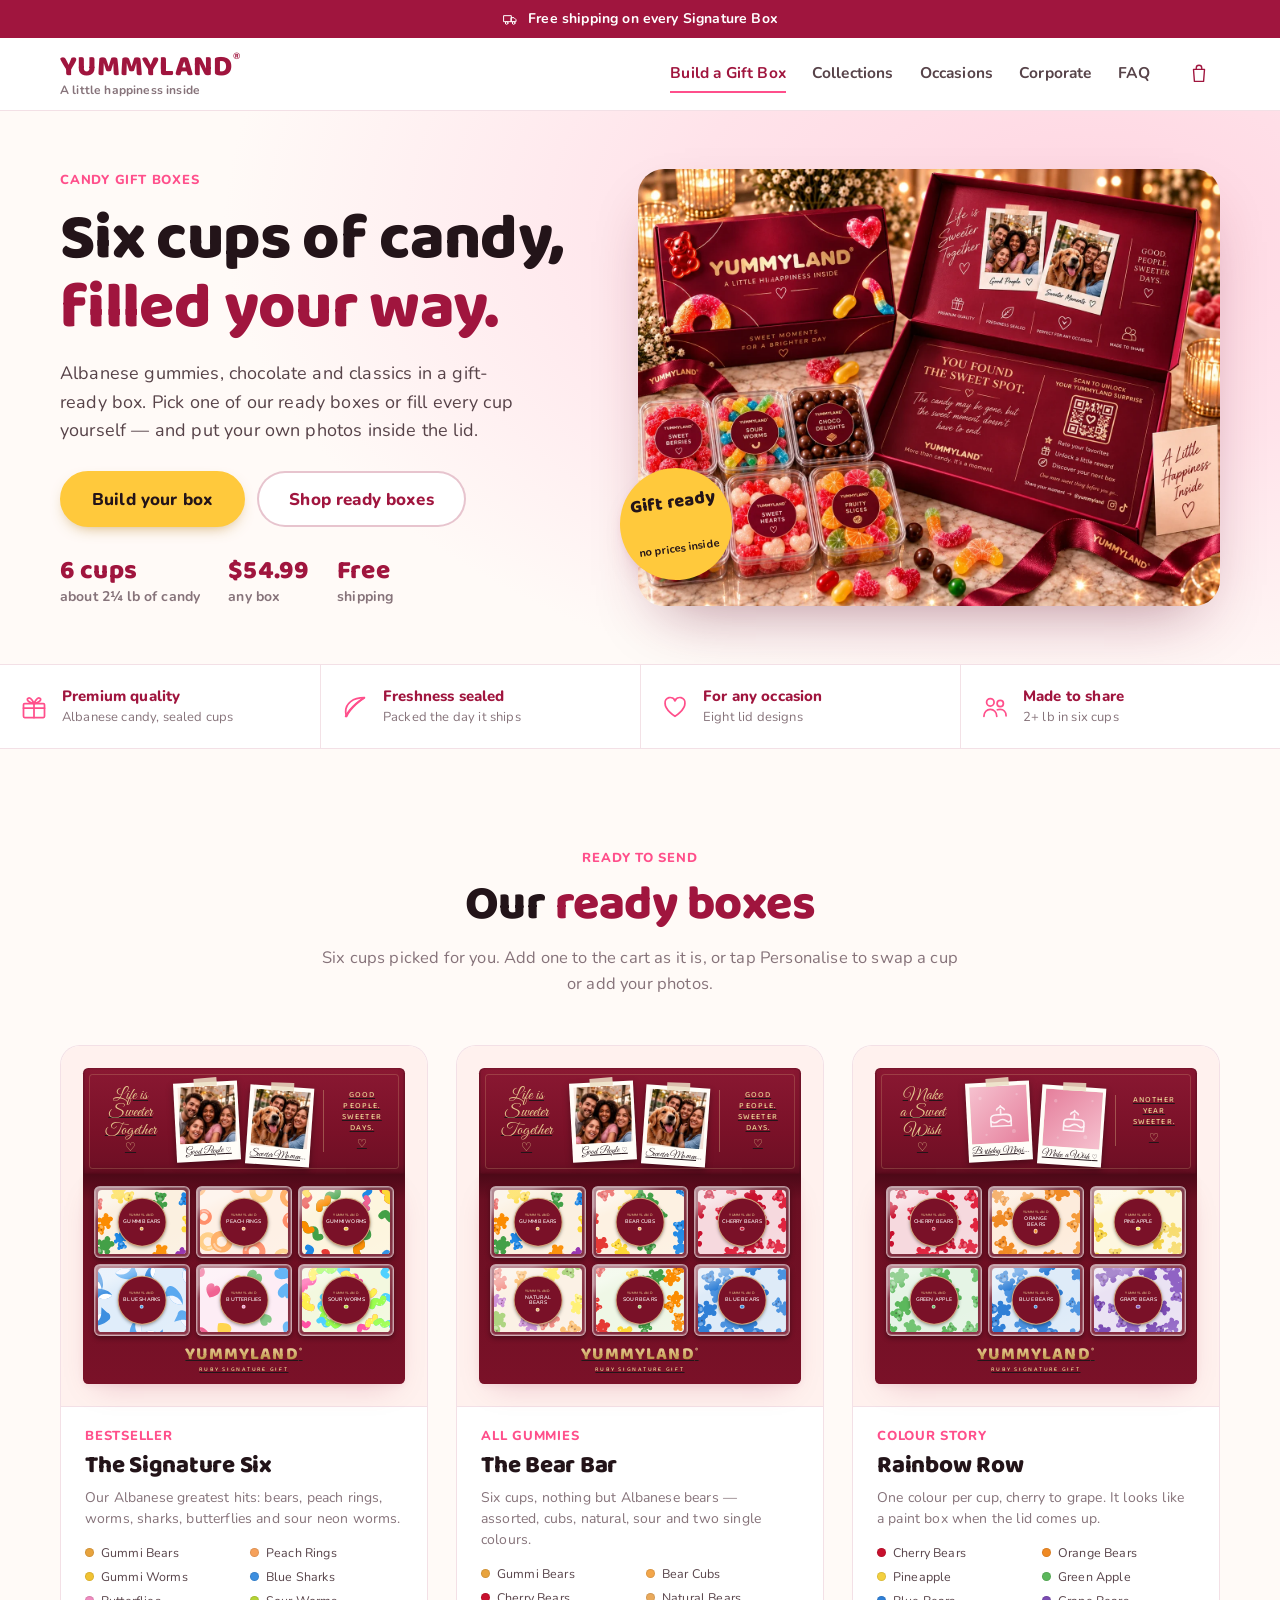
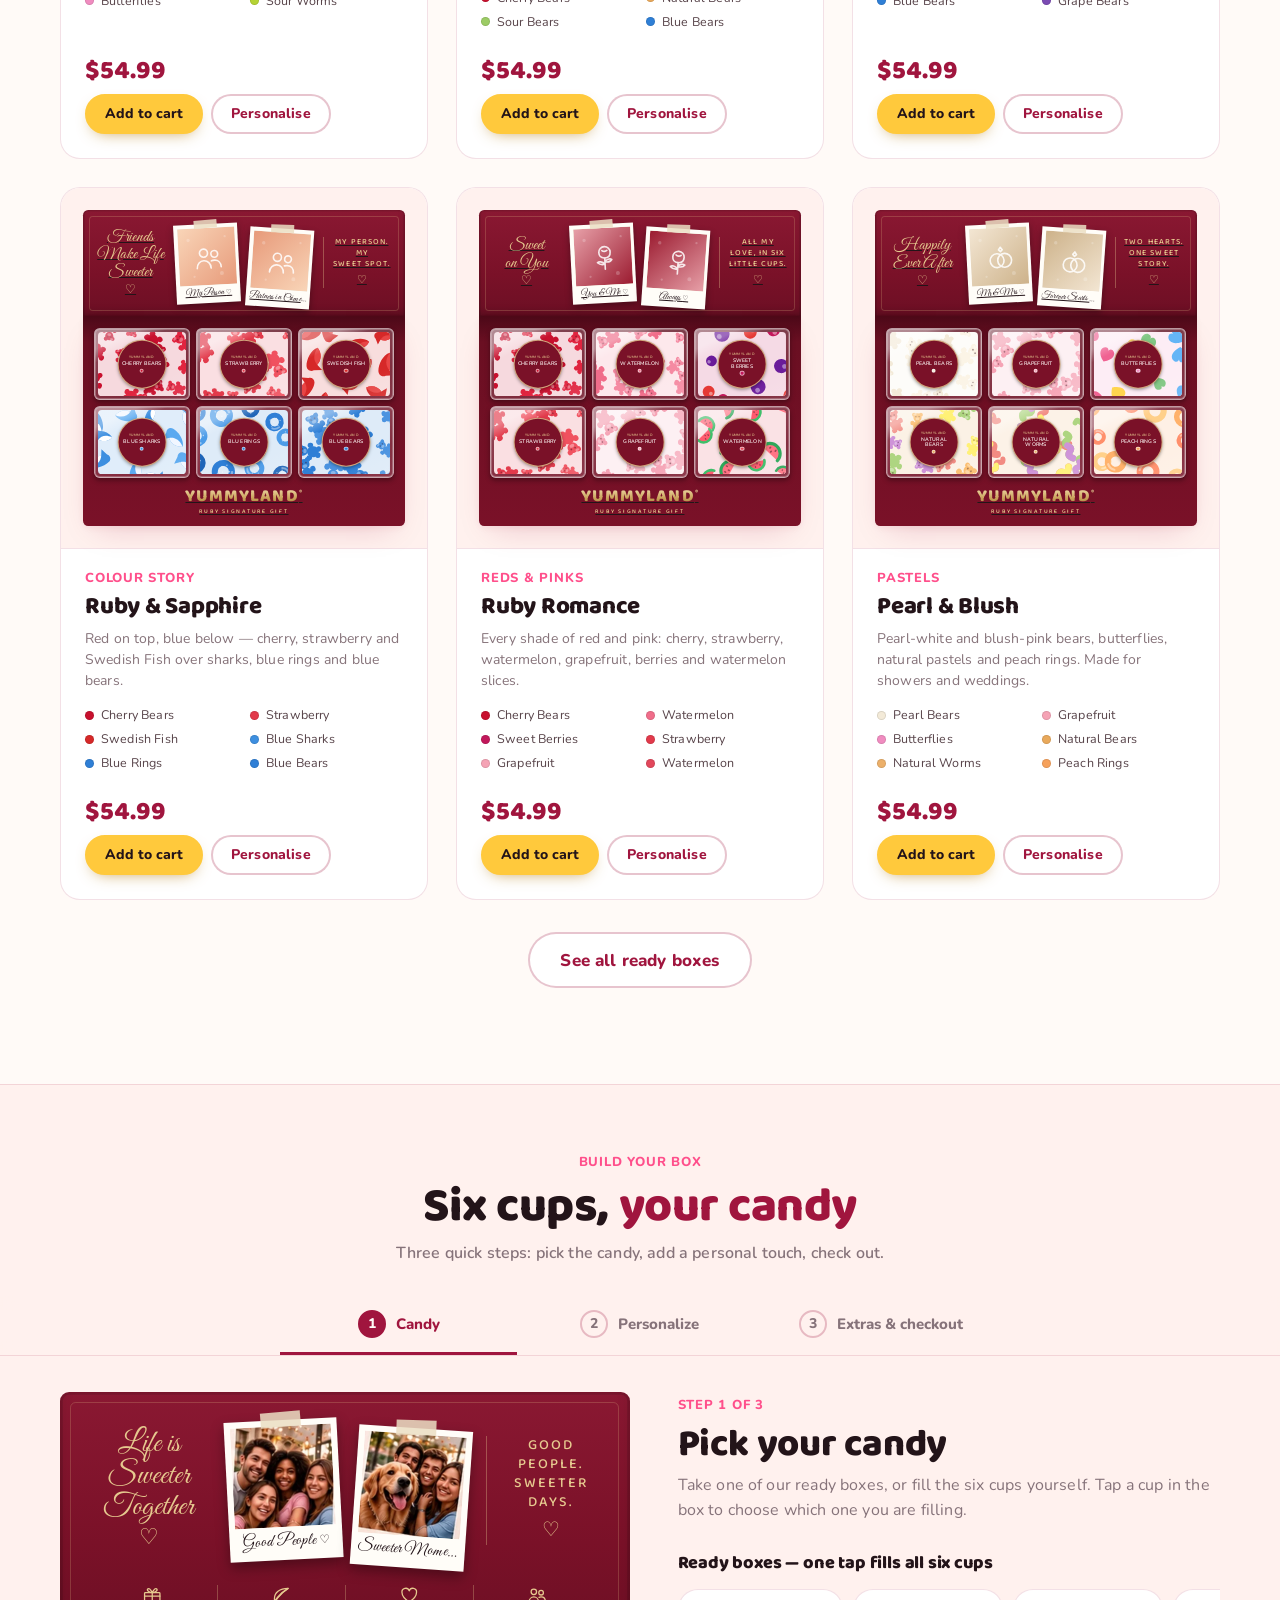
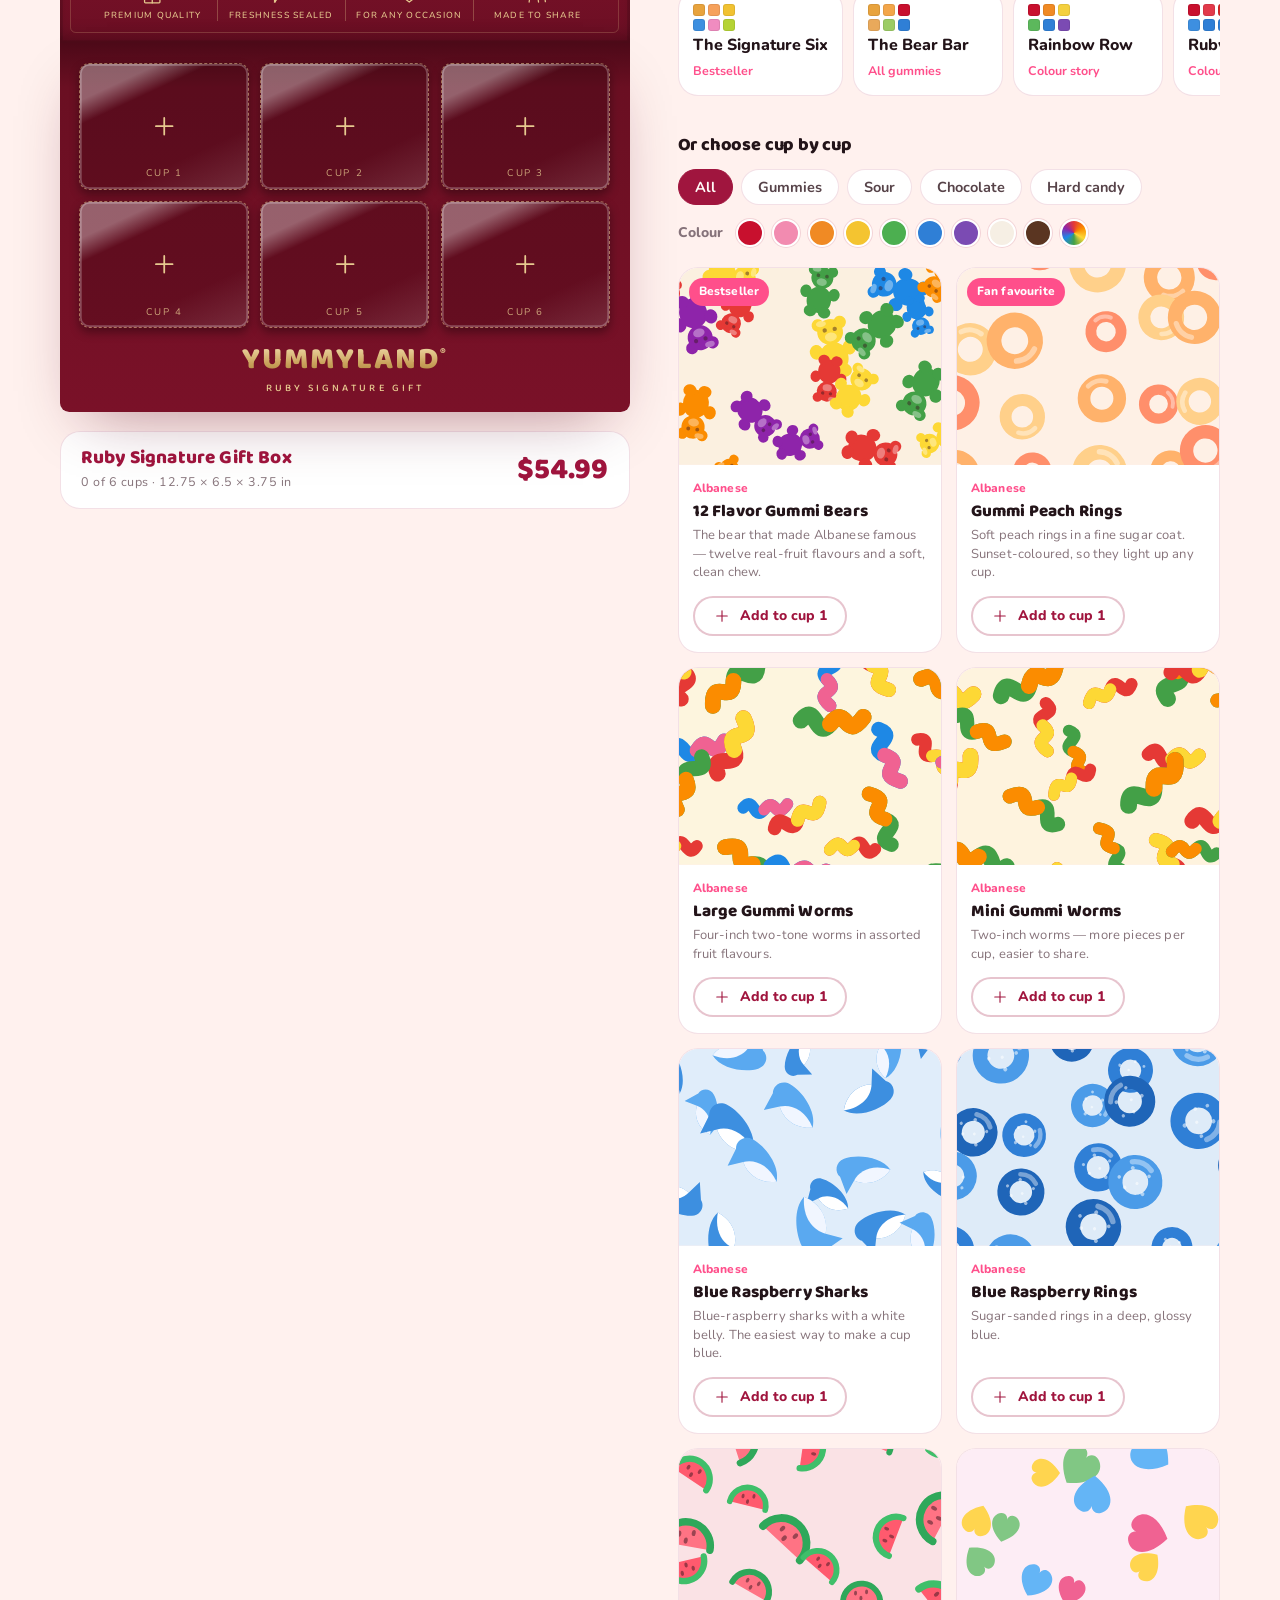
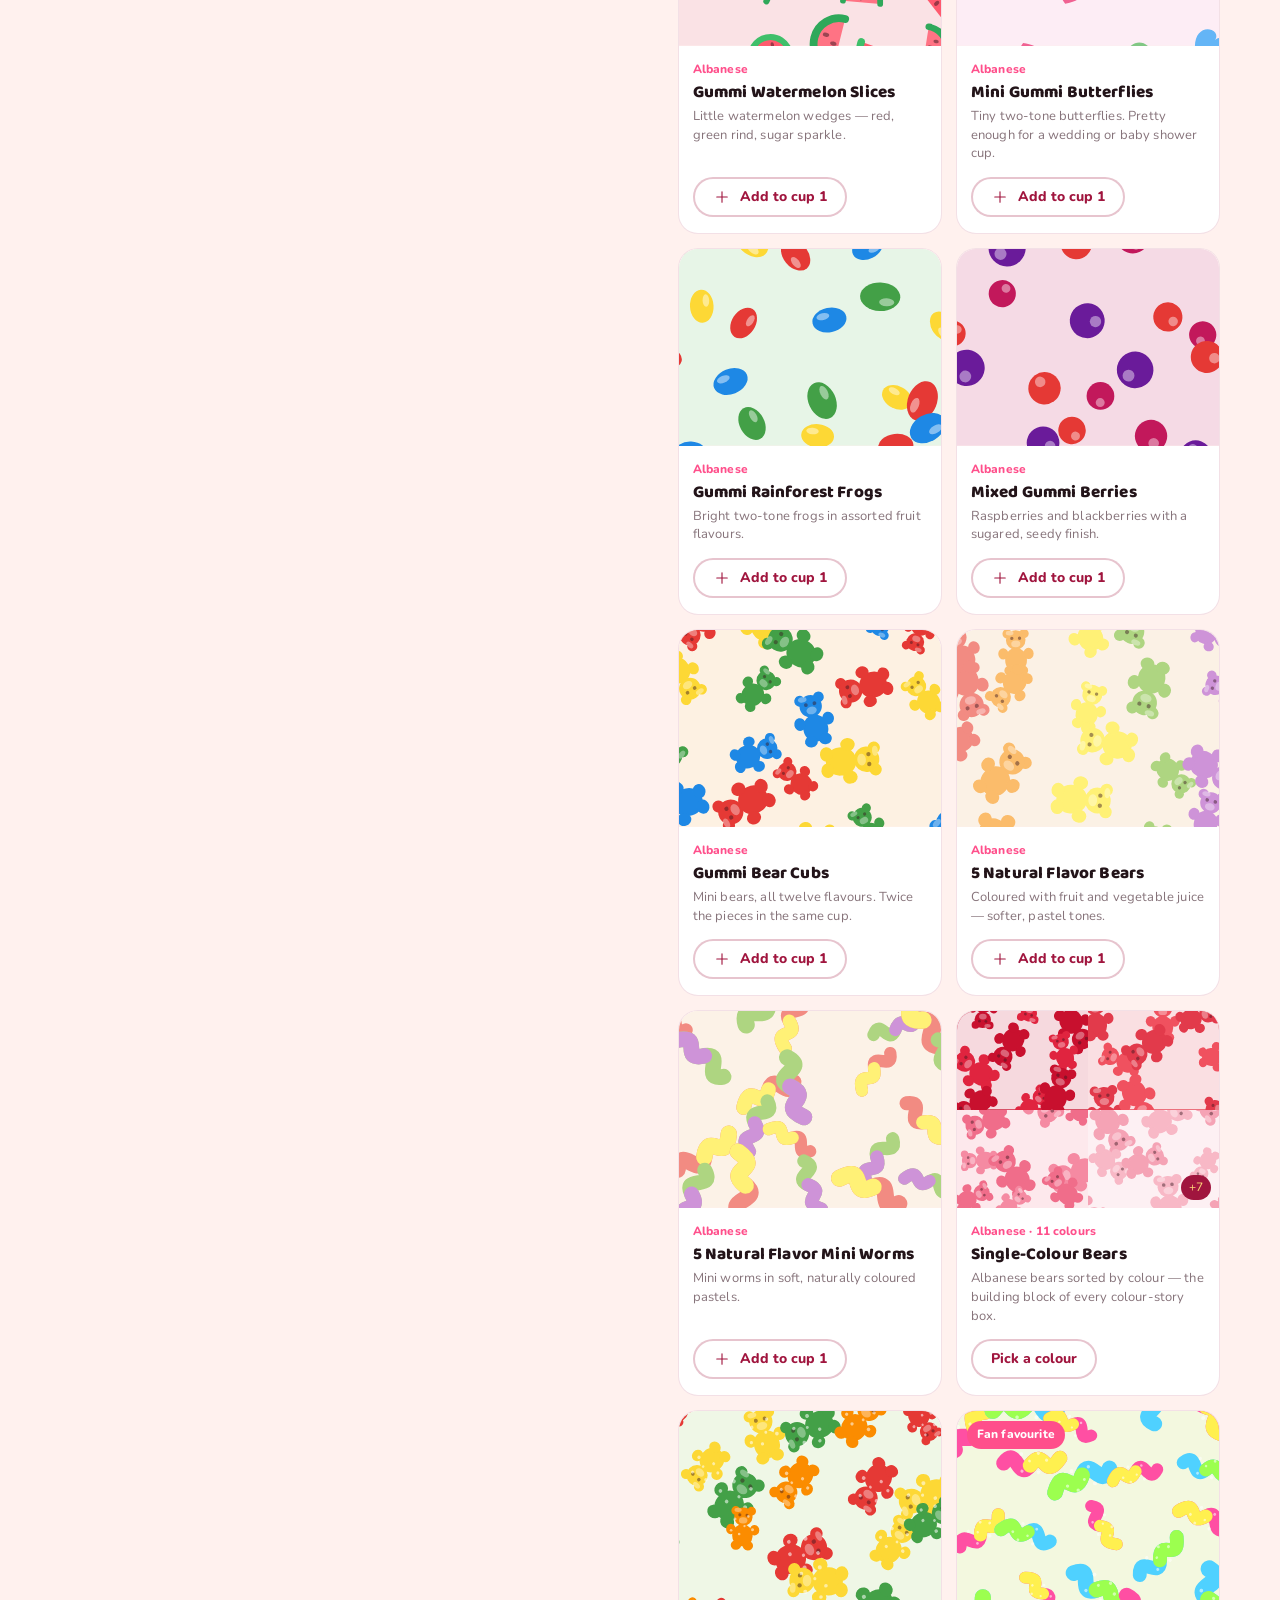
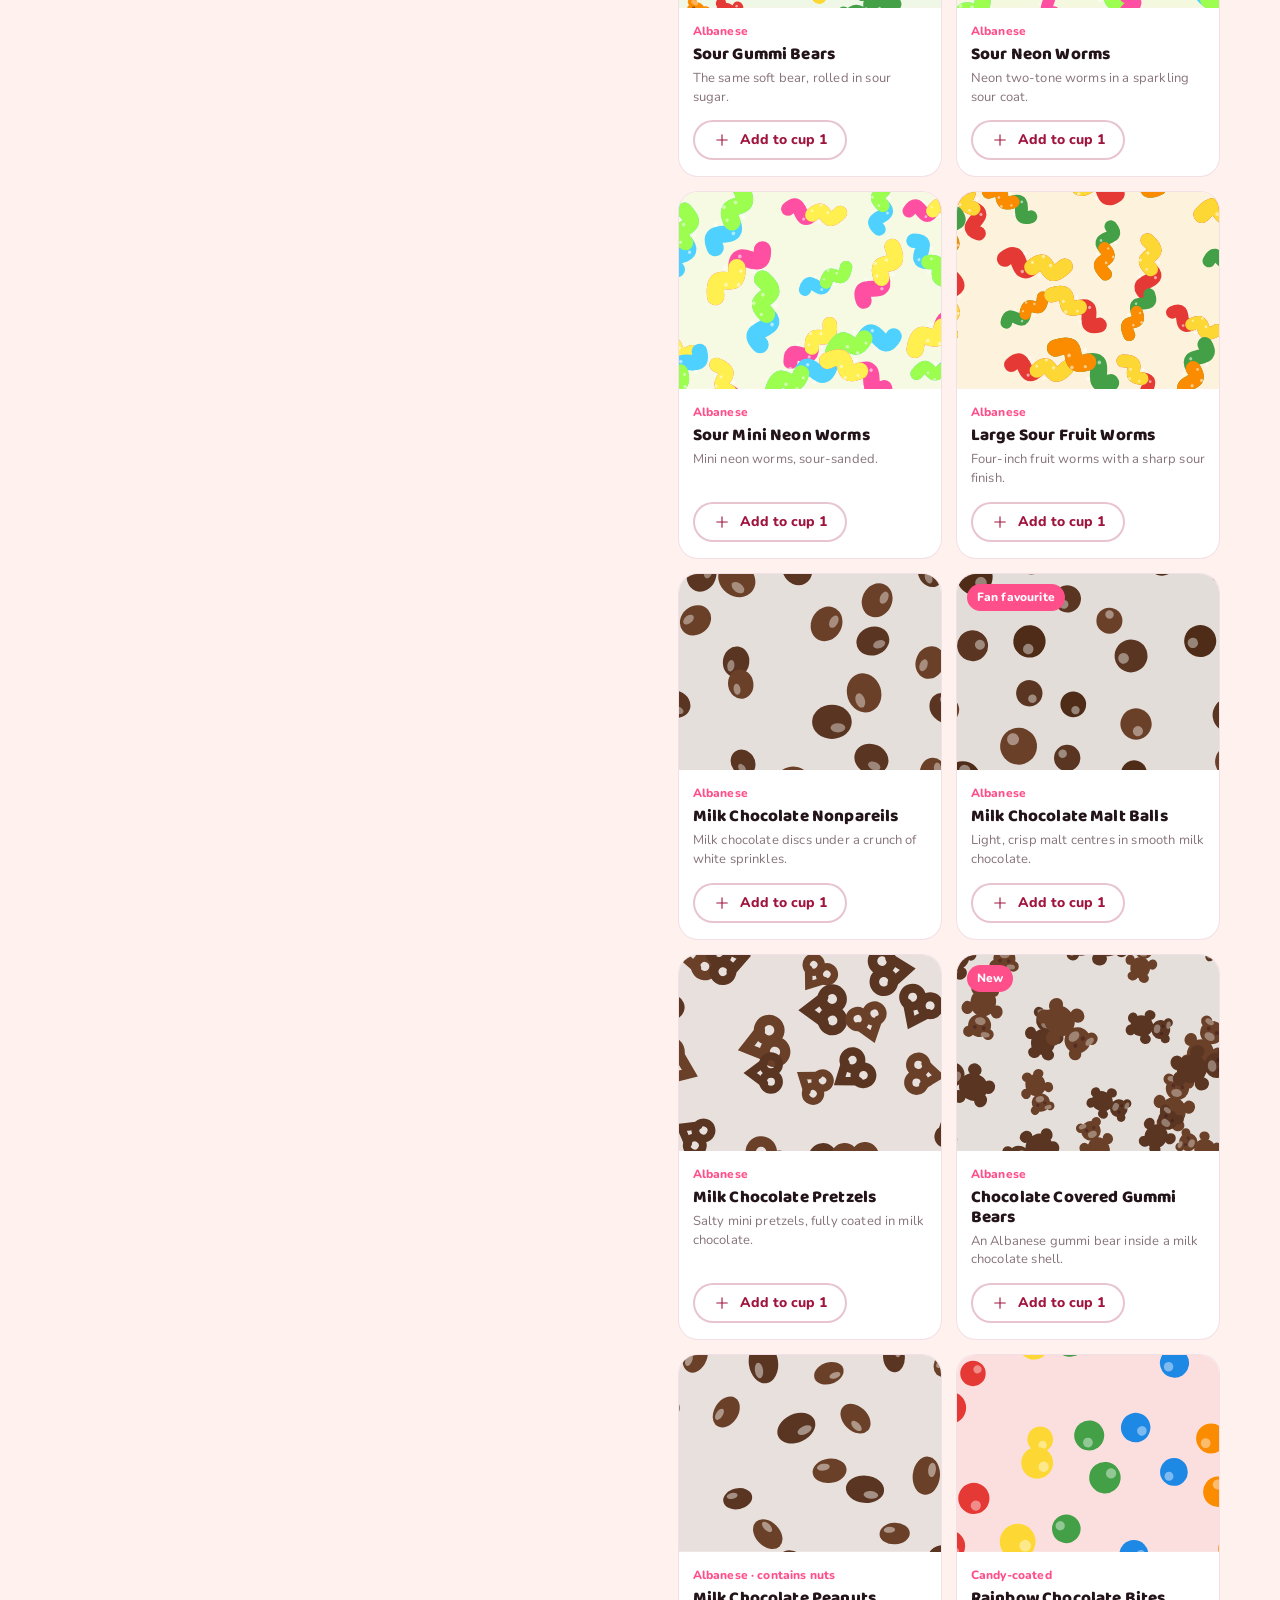
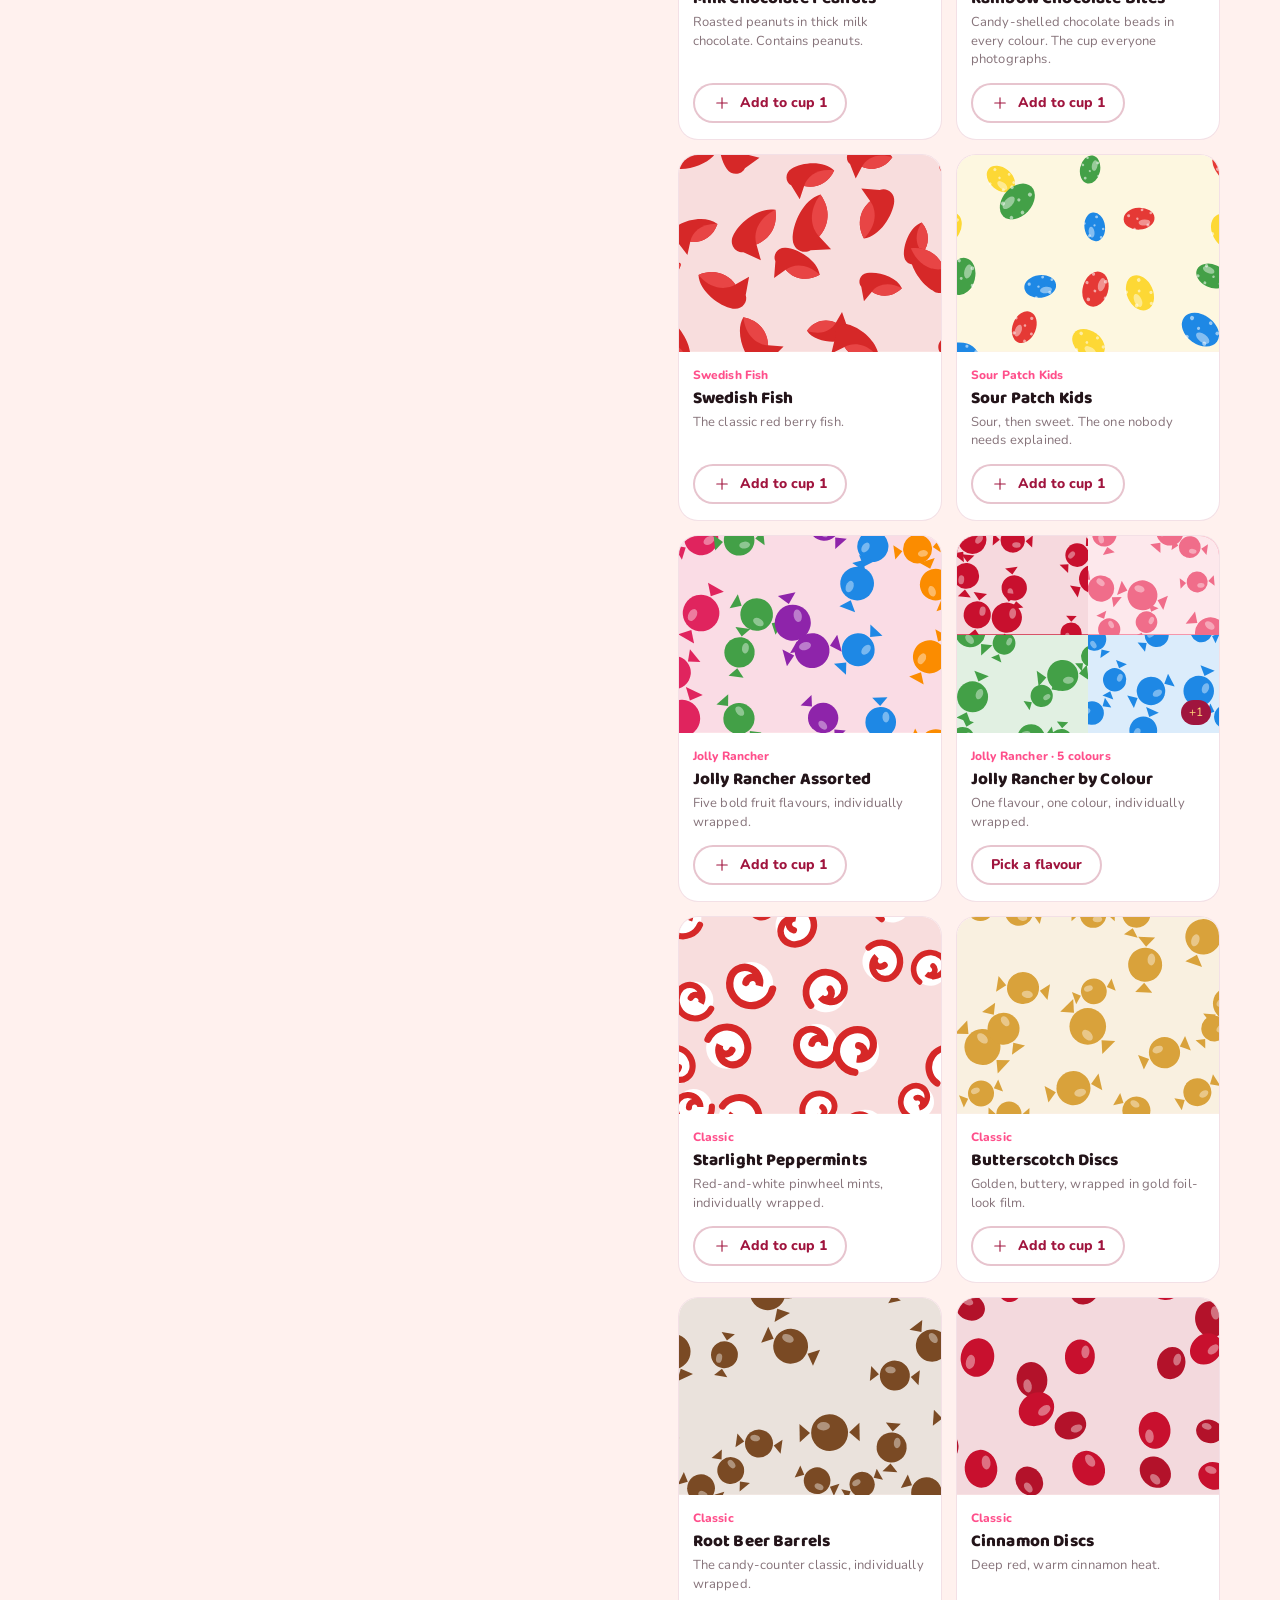
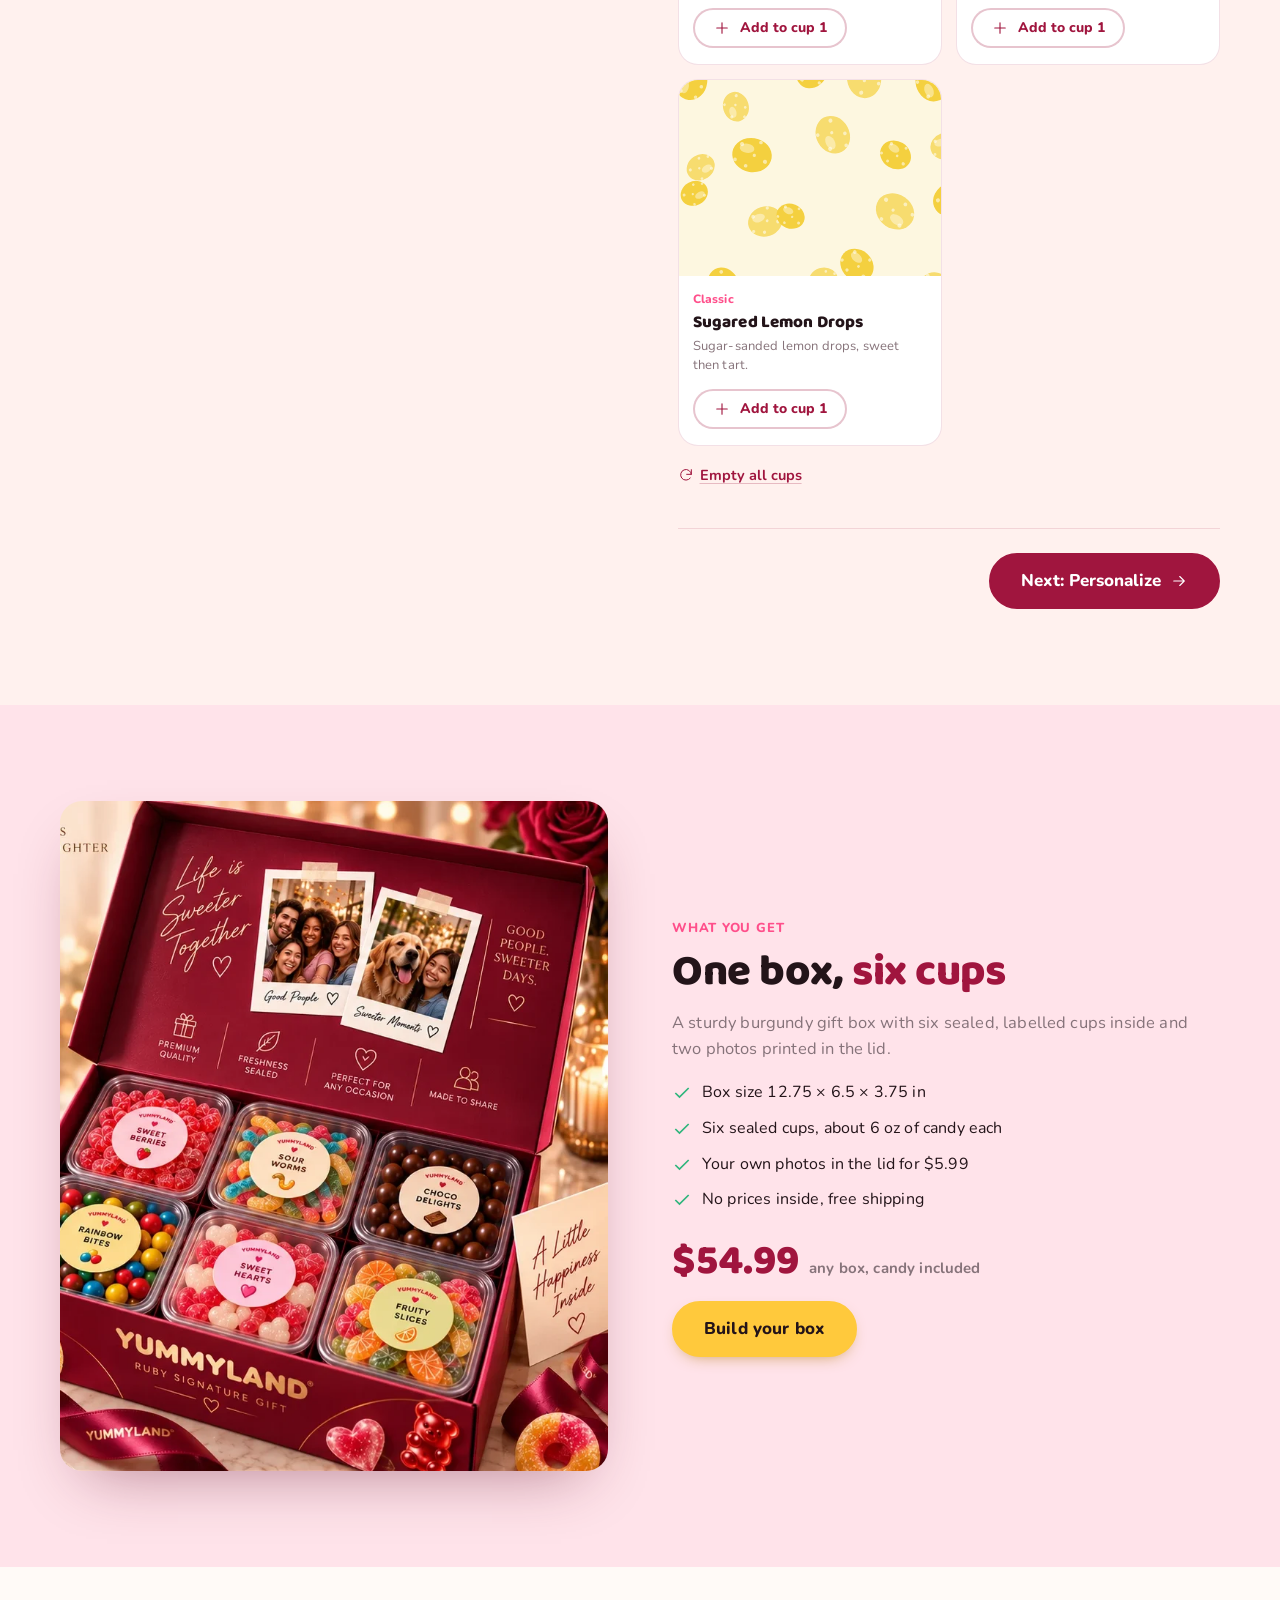
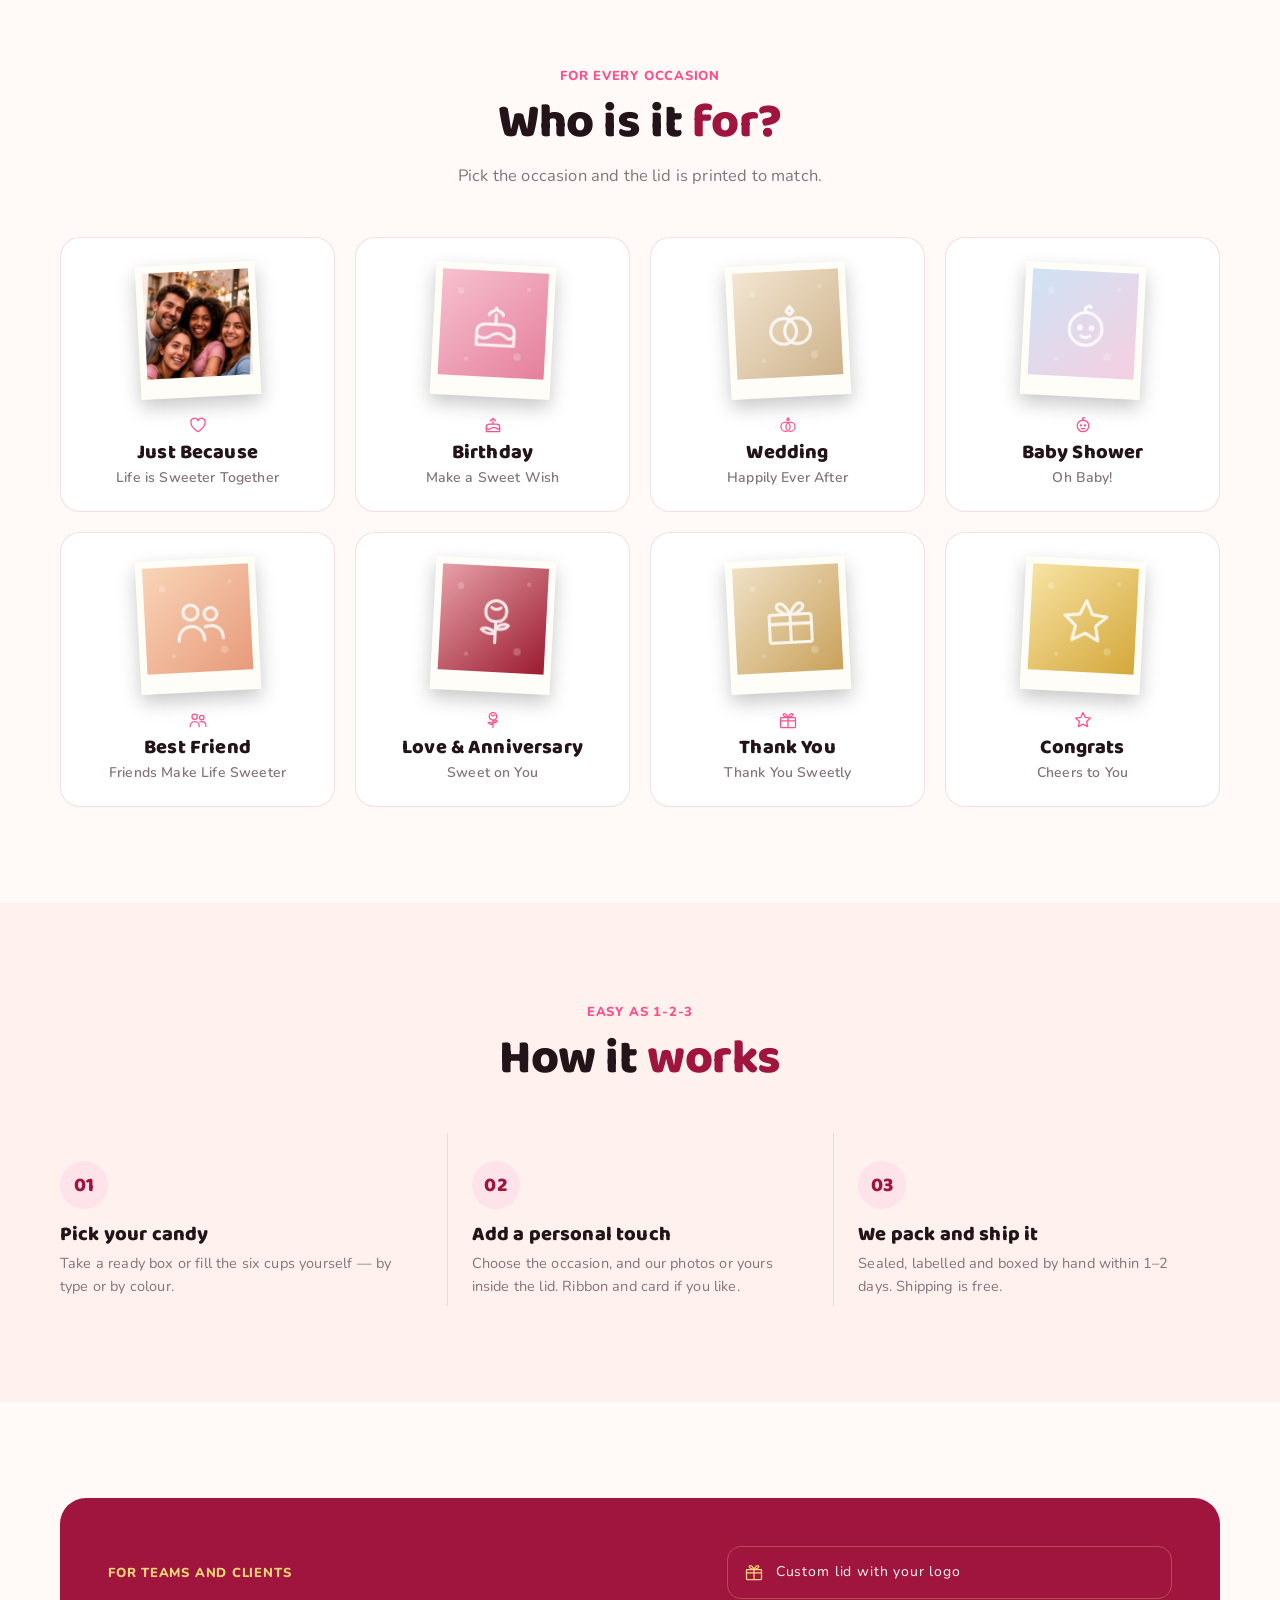
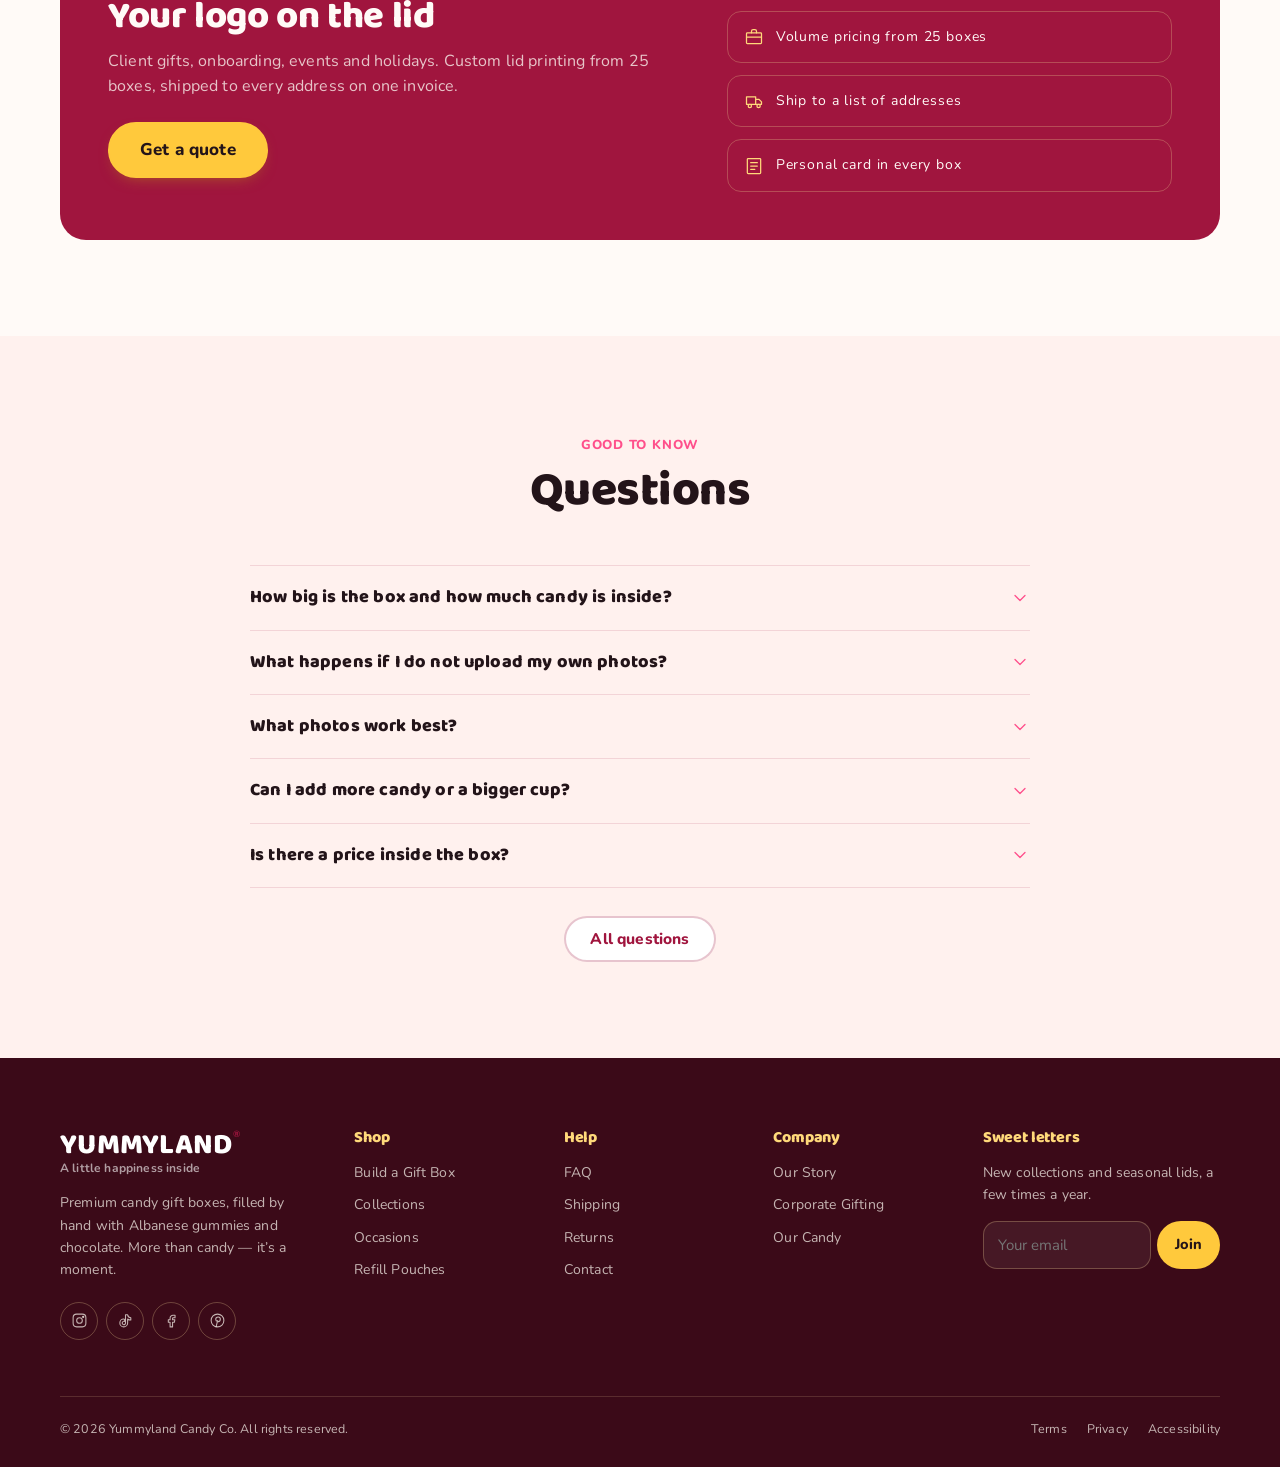
==== commit 26892f2a: "Make the site a friendly candy shop again, in three steps The burgundy-and-gold boutique look read l" ====
--- a/index.html
+++ b/index.html
@@ -3,10 +3,10 @@
 <head>
 <meta charset="utf-8">
 <meta name="viewport" content="width=device-width, initial-scale=1">
-<title>Yummyland — Premium Candy Gift Boxes with Your Photos</title>
-<meta name="description" content="The Ruby Signature Gift Box: six cups of Albanese gummies and chocolate, a lid printed for the occasion — with your own photos if you like. Free shipping.">
-<meta property="og:title" content="Yummyland — Premium Candy Gift Boxes with Your Photos">
-<meta property="og:description" content="The Ruby Signature Gift Box: six cups of Albanese gummies and chocolate, a lid printed for the occasion — with your own photos if you like. Free shipping.">
+<title>Yummyland — Candy Gift Boxes, Filled Your Way</title>
+<meta name="description" content="Candy gift boxes with six cups of Albanese gummies, chocolate and classics. Pick a ready box or fill it yourself, and add your own photos inside the lid. Free shipping.">
+<meta property="og:title" content="Yummyland — Candy Gift Boxes, Filled Your Way">
+<meta property="og:description" content="Candy gift boxes with six cups of Albanese gummies, chocolate and classics. Pick a ready box or fill it yourself, and add your own photos inside the lid. Free shipping.">
 <meta property="og:type" content="website">
 <link rel="icon" href="assets/img/favicon.svg" type="image/svg+xml">
 <link rel="apple-touch-icon" href="assets/img/apple-touch-icon.png">
@@ -19,9 +19,9 @@
 <meta property="og:image:height" content="630">
 <meta name="twitter:card" content="summary_large_image">
 <meta name="twitter:image" content="https://yummylandcandy.com/assets/img/og.jpg">
-<link rel="preload" href="assets/fonts/cormorant.woff2" as="font" type="font/woff2" crossorigin>
-<link rel="preload" href="assets/fonts/jost.woff2" as="font" type="font/woff2" crossorigin>
-<link rel="stylesheet" href="assets/css/style.css?v=738b9b82">
+<link rel="preload" href="assets/fonts/nunito.woff2" as="font" type="font/woff2" crossorigin>
+<link rel="preload" href="assets/fonts/baloo2.woff2" as="font" type="font/woff2" crossorigin>
+<link rel="stylesheet" href="assets/css/style.css?v=d0387fe3">
 <!-- JSONLD:START -->
 <script type="application/ld+json">{"@context":"https://schema.org","@graph":[{"@type":"Organization","@id":"https://yummylandcandy.com/#org","name":"Yummyland","url":"https://yummylandcandy.com/","logo":"https://yummylandcandy.com/assets/img/apple-touch-icon.png","image":"https://yummylandcandy.com/assets/img/og.jpg","description":"Premium candy gift boxes: six cups of Albanese gummies and chocolate, with a lid printed for the occasion.","email":"hello@yummylandcandy.com","telephone":"+1-833-986-6526","address":{"@type":"PostalAddress","addressLocality":"Los Angeles","addressRegion":"CA","addressCountry":"US"},"sameAs":["https://instagram.com/yummylandcandy","https://tiktok.com/@yummylandcandy","https://facebook.com/yummylandcandy"]},{"@type":"WebSite","@id":"https://yummylandcandy.com/#website","url":"https://yummylandcandy.com/","name":"Yummyland","publisher":{"@id":"https://yummylandcandy.com/#org"}},{"@type":"Product","name":"Ruby Signature Gift Box","sku":"YL-RUBY-SIGNATURE","description":"A 12.75 × 6.5 × 3.75 in gift box with 6 sealed cups of candy you choose and a lid printed for the occasion — with your own photos if you like.","image":["https://yummylandcandy.com/assets/img/hero-box.jpg","https://yummylandcandy.com/assets/img/box-open.webp"],"brand":{"@type":"Brand","name":"Yummyland"},"offers":{"@type":"Offer","priceCurrency":"USD","price":"54.99","availability":"https://schema.org/InStock","url":"https://yummylandcandy.com/"}}]}</script>
 <!-- JSONLD:END -->
@@ -34,38 +34,51 @@
 <section class="hero">
   <div class="wrap hero__in">
     <div>
-      <span class="eyebrow">The Ruby Signature Gift Box</span>
-      <h1>More than candy.<em>It’s a moment.</em></h1>
-      <p class="hero__lede">Six sealed cups of Albanese gummies and chocolate, a lid printed for the occasion
-        and, if you like, two of your own photos inside. Built by you, packed by hand.</p>
+      <span class="eyebrow">Candy gift boxes</span>
+      <h1>Six cups of candy,<em>filled your way.</em></h1>
+      <p class="hero__lede">Albanese gummies, chocolate and classics in a gift-ready box. Pick one of our
+        ready boxes or fill every cup yourself — and put your own photos inside the lid.</p>
       <div class="hero__cta">
-        <a class="btn btn--lg btn--gold" href="#builder">Build your gift box</a>
-        <a class="btn btn--lg btn--light" href="boxes.html">Shop collections</a>
+        <a class="btn btn--lg btn--gold" href="#builder">Build your box</a>
+        <a class="btn btn--lg btn--light" href="#collections">Shop ready boxes</a>
       </div>
       <div class="hero__facts">
-        <div><b>6 cups</b>hand-filled</div>
-        <div><b>2+ lb</b>of candy</div>
-        <div><b id="hero-price">$54.99</b>ships free</div>
+        <div><b>6 cups</b>about 2¼ lb of candy</div>
+        <div><b id="hero-price">$54.99</b>any box</div>
+        <div><b>Free</b>shipping</div>
       </div>
     </div>
     <div class="hero__photo">
       <picture>
         <source srcset="assets/img/hero-box.webp" type="image/webp">
-        <img src="assets/img/hero-box.jpg" width="1448" height="1086" alt="An open Yummyland Ruby Signature Gift Box with photos in the lid, beside six cups of candy">
+        <img src="assets/img/hero-box.jpg" width="1448" height="1086" alt="An open Yummyland gift box with photos in the lid, beside six cups of candy">
       </picture>
-      <span class="hero__stamp">Made to share<small>since day one</small></span>
+      <span class="hero__stamp">Gift ready<small>no prices inside</small></span>
     </div>
   </div>
 </section>
 <div id="trust"></div>
 
+<!-- ==================== READY BOXES ==================== -->
+<section class="section" id="collections">
+  <div class="wrap">
+    <div class="section__head">
+      <span class="eyebrow">Ready to send</span>
+      <h2>Our <em>ready boxes</em></h2>
+      <p>Six cups picked for you. Add one to the cart as it is, or tap Personalise to swap a cup or add your photos.</p>
+    </div>
+    <div id="collection-list"></div>
+    <div class="center" style="margin-top:32px"><a class="btn btn--line btn--lg" href="boxes.html">See all ready boxes</a></div>
+  </div>
+</section>
+
 <!-- ==================== BUILDER ==================== -->
 <section class="builder" id="builder">
   <div class="wrap">
     <div class="builder__head">
-      <span class="eyebrow">The Ruby Signature Gift Box · 12.75 × 6.5 × 3.75 in</span>
-      <h2>Build it <em>your way</em></h2>
-      <div class="divider"></div>
+      <span class="eyebrow">Build your box</span>
+      <h2>Six cups, <em>your candy</em></h2>
+      <p>Three quick steps: pick the candy, add a personal touch, check out.</p>
     </div>
   </div>
   <div class="bsteps-wrap"><div class="wrap" id="b-steps"></div></div>
@@ -78,68 +91,40 @@
 <!-- ==================== THE BOX ==================== -->
 <section class="section section--ruby">
   <div class="wrap showcase">
-    <img src="assets/img/box-open.webp" width="748" height="915" loading="lazy" alt="Inside the lid: two polaroid photos above six labelled cups of candy">
+    <img src="assets/img/box-open.webp" width="748" height="915" loading="lazy" alt="Inside the box: two photos in the lid above six labelled cups of candy">
     <div>
-      <span class="eyebrow">Open the lid</span>
-      <h2>The first thing they see <em>is you</em></h2>
-      <p>Two polaroids sit inside the lid, under a line written for the occasion. Upload your own photos and we
-        print them for you — or leave it to us, and the lid arrives styled for the moment you chose.</p>
+      <span class="eyebrow">What you get</span>
+      <h2>One box, <em>six cups</em></h2>
+      <p>A sturdy burgundy gift box with six sealed, labelled cups inside and two photos printed in the lid.</p>
       <ul class="ticks">
-        <li><svg class="ico" viewBox="0 0 24 24" width="20" height="20" fill="none" stroke="currentColor" stroke-width="1.5"><path d="M20 6L9 17l-5-5"/></svg>Rigid burgundy box, 12.75 × 6.5 × 3.75 in</li>
-        <li><svg class="ico" viewBox="0 0 24 24" width="20" height="20" fill="none" stroke="currentColor" stroke-width="1.5"><path d="M20 6L9 17l-5-5"/></svg>Six sealed, labelled clear cups — about 6 oz each</li>
-        <li><svg class="ico" viewBox="0 0 24 24" width="20" height="20" fill="none" stroke="currentColor" stroke-width="1.5"><path d="M20 6L9 17l-5-5"/></svg>Your photos printed in the lid for $5.99</li>
-        <li><svg class="ico" viewBox="0 0 24 24" width="20" height="20" fill="none" stroke="currentColor" stroke-width="1.5"><path d="M20 6L9 17l-5-5"/></svg>Gift-ready: no prices inside, free shipping</li>
+        <li><svg class="ico" viewBox="0 0 24 24" width="20" height="20" fill="none" stroke="currentColor" stroke-width="2"><path d="M20 6L9 17l-5-5"/></svg>Box size 12.75 × 6.5 × 3.75 in</li>
+        <li><svg class="ico" viewBox="0 0 24 24" width="20" height="20" fill="none" stroke="currentColor" stroke-width="2"><path d="M20 6L9 17l-5-5"/></svg>Six sealed cups, about 6 oz of candy each</li>
+        <li><svg class="ico" viewBox="0 0 24 24" width="20" height="20" fill="none" stroke="currentColor" stroke-width="2"><path d="M20 6L9 17l-5-5"/></svg>Your own photos in the lid for $5.99</li>
+        <li><svg class="ico" viewBox="0 0 24 24" width="20" height="20" fill="none" stroke="currentColor" stroke-width="2"><path d="M20 6L9 17l-5-5"/></svg>No prices inside, free shipping</li>
       </ul>
-      <div class="price-tag"><b id="show-price">$54.99</b><span>per box · any collection</span></div><br>
-      <a class="btn btn--lg btn--gold" href="#builder">Start with the occasion</a>
+      <div class="price-tag"><b id="show-price">$54.99</b><span>any box, candy included</span></div><br>
+      <a class="btn btn--lg btn--gold" href="#builder">Build your box</a>
     </div>
   </div>
 </section>
 
-<!-- ==================== COLLECTIONS ==================== -->
+<!-- ==================== OCCASIONS ==================== -->
 <section class="section">
   <div class="wrap">
     <div class="section__head">
-      <span class="eyebrow">Ready when you are</span>
-      <h2>Our <em>collections</em></h2>
-      <p>Six cups, composed for you. Send one as it is, or open it in the builder and swap any cup.</p>
-    </div>
-    <div id="collections"></div>
-    <div class="center" style="margin-top:40px"><a class="btn btn--line btn--lg" href="boxes.html">See all collections</a></div>
-  </div>
-</section>
-
-<!-- ==================== OCCASIONS ==================== -->
-<section class="section section--paper">
-  <div class="wrap">
-    <div class="section__head">
-      <span class="eyebrow">A lid for every moment</span>
-      <h2>Choose the <em>occasion</em></h2>
-      <p>Each occasion has its own lid — a headline, a line of its own and two photos to match.</p>
+      <span class="eyebrow">For every occasion</span>
+      <h2>Who is it <em>for?</em></h2>
+      <p>Pick the occasion and the lid is printed to match.</p>
     </div>
     <div id="occasions"></div>
   </div>
 </section>
 
 <!-- ==================== HOW ==================== -->
-<section class="section">
+<section class="section section--paper">
   <div class="wrap">
-    <div class="section__head"><span class="eyebrow">Sweet and simple</span><h2>How it <em>works</em></h2></div>
+    <div class="section__head"><span class="eyebrow">Easy as 1-2-3</span><h2>How it <em>works</em></h2></div>
     <div id="how-list"></div>
-  </div>
-</section>
-
-<!-- ==================== INSERT ==================== -->
-<section class="section section--ruby">
-  <div class="wrap showcase">
-    <div>
-      <span class="eyebrow">Under the cups</span>
-      <h2>You found <em>the sweet spot</em></h2>
-      <p>Every box closes with a card of its own: a thank-you in gold foil and a code to rate their favourites,
-        unlock a little reward and discover their next box.</p>
-      <a class="btn btn--lg btn--light" href="boxes.html">Explore the collections</a>
-    </div>
-    <img src="assets/img/box-insert.webp" width="720" height="490" loading="lazy" alt="The gold-foil insert card inside the box: You found the sweet spot">
   </div>
 </section>
 
@@ -148,10 +133,10 @@
   <div class="wrap">
     <div class="banner">
       <div>
-        <span class="eyebrow">Corporate gifting</span>
-        <h2>Your logo on the lid, their favourites in the cups</h2>
-        <p>Client thank-yous, onboarding, events and holidays. Custom lid printing from 25 boxes, one invoice, shipped to every address.</p>
-        <a class="btn btn--lg btn--gold" href="about.html#corporate" style="margin-top:22px">Talk to us</a>
+        <span class="eyebrow">For teams and clients</span>
+        <h2>Your logo on the lid</h2>
+        <p>Client gifts, onboarding, events and holidays. Custom lid printing from 25 boxes, shipped to every address on one invoice.</p>
+        <a class="btn btn--lg btn--gold" href="about.html#corporate" style="margin-top:22px">Get a quote</a>
       </div>
       <div class="banner__list" id="banner-list"></div>
     </div>
@@ -161,9 +146,9 @@
 <!-- ==================== FAQ ==================== -->
 <section class="section section--paper">
   <div class="wrap">
-    <div class="section__head"><span class="eyebrow">Good to know</span><h2>Questions, <em>answered</em></h2></div>
+    <div class="section__head"><span class="eyebrow">Good to know</span><h2>Questions</h2></div>
     <div id="faq"></div>
-    <div class="center" style="margin-top:32px"><a class="btn btn--line" href="faq.html">All questions</a></div>
+    <div class="center" style="margin-top:28px"><a class="btn btn--line" href="faq.html">All questions</a></div>
   </div>
 </section>
 
@@ -172,12 +157,12 @@
 <script src="assets/js/config.js?v=2c876a3c"></script>
 <script src="assets/js/photos.js?v=dfa1c736"></script>
 <script src="assets/js/art.js?v=873b2b8c"></script>
-<script src="assets/js/data.js?v=f1731a15"></script>
+<script src="assets/js/data.js?v=87d17553"></script>
 <script src="assets/js/store.js?v=4826bcab"></script>
 <script src="assets/js/analytics.js?v=e8144539"></script>
 <script src="assets/js/site.js?v=2930316f"></script>
 <script src="assets/js/pages.js?v=6cfffcdc"></script>
-<script src="assets/js/builder.js?v=5ab042dc"></script>
+<script src="assets/js/builder.js?v=edcdcfea"></script>
 <script>
   YL.boot('chrome', function () { YL.initChrome('build'); });
   YL.boot('builder', function () { YL.initBuilder(); });
@@ -185,7 +170,7 @@
     ['hero-price', 'show-price'].forEach(function (id) { document.getElementById(id).textContent = YL.money(YL.BOX.price); });
   });
   YL.boot('trust bar', function () { YL.renderTrust('#trust'); });
-  YL.boot('collections', function () { YL.renderCollections('#collections', YL.COLLECTIONS.slice(0, 6)); });
+  YL.boot('collections', function () { YL.renderCollections('#collection-list', YL.COLLECTIONS.slice(0, 6)); });
   YL.boot('occasions', function () { YL.renderOccasions('#occasions'); });
   YL.boot('how it works', function () { YL.renderHow('#how-list'); });
   YL.boot('corporate', function () {
--- a/assets/css/style.css
+++ b/assets/css/style.css
@@ -1,40 +1,42 @@
 /* =========================================================
    Yummyland — design system
-   Ruby box, gold foil, cream card. Serif for voice, script for
-   the handwritten moments, a clean sans for everything you click.
+   A friendly candy shop that sells a premium gift box: rounded
+   Baloo headings, Nunito for reading, ruby as the box colour,
+   sunny yellow for the one action that matters. The script face
+   lives only on the drawn lid, because the real lid is printed so.
    ========================================================= */
 
-@font-face { font-family: 'Cormorant Garamond'; src: url('../fonts/cormorant.woff2') format('woff2'); font-weight: 300 700; font-style: normal; font-display: swap; }
-@font-face { font-family: 'Cormorant Garamond'; src: url('../fonts/cormorant-italic.woff2') format('woff2'); font-weight: 300 700; font-style: italic; font-display: swap; }
+@font-face { font-family: 'Nunito'; src: url('../fonts/nunito.woff2') format('woff2'); font-weight: 400 900; font-display: swap; }
+@font-face { font-family: 'Baloo 2'; src: url('../fonts/baloo2.woff2') format('woff2'); font-weight: 400 800; font-display: swap; }
 @font-face { font-family: 'Great Vibes'; src: url('../fonts/greatvibes.woff2') format('woff2'); font-weight: 400; font-display: swap; }
-@font-face { font-family: 'Jost'; src: url('../fonts/jost.woff2') format('woff2'); font-weight: 300 700; font-display: swap; }
 
 :root {
-  --ruby: #7a1128;
-  --ruby-2: #8e1a33;
-  --ruby-deep: #560b1c;
-  --ruby-ink: #3a0613;
-  --gold: #c9a15a;
-  --gold-2: #e6c98f;
-  --gold-deep: #9c7632;
-  --cream: #fbf6ef;
-  --paper: #f5ece0;
-  --blush: #f2dfd8;
-  --ink: #2a1418;
-  --ink-70: #5b4549;
-  --ink-50: #8a7477;
-  --line: rgba(122, 17, 40, .14);
-  --line-gold: rgba(201, 161, 90, .45);
-  --white: #fffdf9;
-
-  --serif: 'Cormorant Garamond', 'Times New Roman', serif;
+  --ruby: #a0153e;
+  --ruby-2: #b81d48;
+  --ruby-deep: #7d0f30;
+  --ruby-ink: #3b0a18;
+  --pink: #ff4f8b;
+  --gold: #ffc93c;
+  --gold-2: #ffd97a;
+  --gold-deep: #b7801a;
+  --cream: #fffaf7;
+  --paper: #fff1ee;
+  --blush: #ffe3ea;
+  --ink: #231419;
+  --ink-70: #574349;
+  --ink-50: #86737a;
+  --line: rgba(160, 21, 62, .13);
+  --line-gold: rgba(160, 21, 62, .25);
+  --white: #ffffff;
+
+  --serif: 'Baloo 2', 'Nunito', system-ui, sans-serif;
   --script: 'Great Vibes', 'Snell Roundhand', cursive;
-  --sans: 'Jost', 'Helvetica Neue', Arial, sans-serif;
-
-  --r: 4px;
-  --r-lg: 10px;
-  --shadow: 0 1px 2px rgba(58, 6, 19, .06), 0 10px 30px -12px rgba(58, 6, 19, .22);
-  --shadow-lg: 0 30px 60px -24px rgba(58, 6, 19, .45);
+  --sans: 'Nunito', 'Segoe UI', system-ui, -apple-system, sans-serif;
+
+  --r: 14px;
+  --r-lg: 20px;
+  --shadow: 0 2px 6px rgba(160, 21, 62, .06), 0 12px 30px -14px rgba(160, 21, 62, .25);
+  --shadow-lg: 0 26px 60px -26px rgba(90, 10, 35, .45);
   --wrap: 1200px;
   --ease: cubic-bezier(.2, .7, .2, 1);
 }
@@ -48,10 +50,11 @@
   overflow-x: clip;
 }
 img, svg { max-width: 100%; display: block; }
+img { height: auto; }
 a { color: inherit; }
 button, input, textarea { font: inherit; color: inherit; }
 button { cursor: pointer; }
-h1, h2, h3, h4 { font-family: var(--serif); font-weight: 600; line-height: 1.1; margin: 0; letter-spacing: .005em; }
+h1, h2, h3, h4 { font-family: var(--serif); font-weight: 800; line-height: 1.08; margin: 0; letter-spacing: -.01em; text-wrap: balance; }
 p { margin: 0; }
 sup { font-size: .45em; vertical-align: .9em; margin-left: .05em; }
 .sr-only { position: absolute !important; width: 1px; height: 1px; overflow: hidden; clip: rect(0 0 0 0); white-space: nowrap; }
@@ -64,17 +67,17 @@
 :focus-visible { outline: 2px solid var(--gold); outline-offset: 2px; }
 
 .eyebrow {
-  display: inline-block; font: 500 11.5px/1.2 var(--sans); letter-spacing: .24em; text-transform: uppercase;
-  color: var(--gold-deep);
+  display: inline-block; font: 800 13px/1.2 var(--sans); letter-spacing: .06em; text-transform: uppercase;
+  color: var(--pink);
 }
 .ico { width: 20px; height: 20px; flex: none; }
 
 /* ---------- buttons ---------- */
 .btn {
   display: inline-flex; align-items: center; justify-content: center; gap: 9px;
-  min-height: 46px; padding: 0 24px; border-radius: var(--r); border: 1px solid var(--ruby);
-  background: var(--ruby); color: var(--cream); text-decoration: none;
-  font: 500 13px/1 var(--sans); letter-spacing: .16em; text-transform: uppercase;
+  min-height: 46px; padding: 0 24px; border-radius: 999px; border: 2px solid var(--ruby);
+  background: var(--ruby); color: #fff; text-decoration: none;
+  font: 800 15.5px/1 var(--sans);
   transition: background .2s var(--ease), color .2s, border-color .2s, transform .2s var(--ease), box-shadow .2s;
   white-space: nowrap;
 }
@@ -82,37 +85,37 @@
 .btn:active { transform: translateY(1px); }
 .btn[disabled] { opacity: .45; pointer-events: none; }
 .btn .ico { width: 18px; height: 18px; }
-.btn--lg { min-height: 54px; padding: 0 30px; font-size: 13.5px; }
-.btn--sm { min-height: 38px; padding: 0 16px; font-size: 11.5px; letter-spacing: .14em; }
+.btn--lg { min-height: 56px; padding: 0 30px; font-size: 17px; }
+.btn--sm { min-height: 40px; padding: 0 18px; font-size: 14px; }
 .btn--block { width: 100%; }
 .btn--gold {
-  background: linear-gradient(180deg, #e2c27f, #c9a15a 55%, #b88f47); border-color: #b88f47; color: var(--ruby-ink);
-  box-shadow: inset 0 1px 0 rgba(255, 255, 255, .45);
-}
-.btn--gold:hover { background: linear-gradient(180deg, #ead08f, #d2ab63 55%, #c0964c); border-color: #a9833f; }
-.btn--line { background: transparent; color: var(--ruby); border-color: var(--line-gold); }
-.btn--line:hover { background: var(--white); border-color: var(--gold); color: var(--ruby-deep); }
-.btn--light { background: transparent; color: var(--gold-2); border-color: rgba(230, 201, 143, .55); }
-.btn--light:hover { background: rgba(230, 201, 143, .1); border-color: var(--gold-2); }
+  background: var(--gold); border-color: var(--gold); color: var(--ink);
+  box-shadow: 0 6px 16px -8px rgba(183, 128, 26, .8);
+}
+.btn--gold:hover { background: #ffbf1f; border-color: #ffbf1f; }
+.btn--line { background: #fff; color: var(--ruby); border-color: var(--line-gold); }
+.btn--line:hover { background: var(--blush); border-color: var(--ruby); color: var(--ruby-deep); }
+.btn--light { background: #fff; color: var(--ruby); border-color: var(--line-gold); }
+.btn--light:hover { background: var(--blush); border-color: var(--ruby); }
 .link-btn {
   background: none; border: 0; padding: 0; color: var(--ruby); text-decoration: underline; text-underline-offset: 3px;
-  text-decoration-color: var(--line-gold); font-size: 13.5px; display: inline-flex; align-items: center; gap: 6px;
+  text-decoration-color: var(--line-gold); font-size: 14.5px; font-weight: 700; display: inline-flex; align-items: center; gap: 6px;
 }
 .link-btn:hover { text-decoration-color: var(--ruby); }
 .link-btn .ico { width: 16px; height: 16px; }
 
 .chip {
   min-height: 36px; padding: 0 16px; border-radius: 999px; border: 1px solid var(--line);
-  background: var(--white); font-size: 13px; letter-spacing: .04em; color: var(--ink-70);
+  background: var(--white); font-size: 14.5px; font-weight: 700; color: var(--ink-70);
   transition: all .15s;
 }
-.chip:hover { border-color: var(--gold); color: var(--ruby); }
+.chip:hover { border-color: var(--ruby); color: var(--ruby); }
 .chip.is-on { background: var(--ruby); color: var(--cream); border-color: var(--ruby); }
 .filters { display: flex; flex-wrap: wrap; gap: 8px; }
 .filters--center { justify-content: center; margin-bottom: 24px; }
 
 /* ---------- announce ---------- */
-.announce { background: var(--ruby-ink); color: var(--gold-2); font-size: 12.5px; letter-spacing: .12em; text-transform: uppercase; }
+.announce { background: var(--ruby); color: #fff; font-size: 14px; font-weight: 700; }
 .announce__in { position: relative; height: 38px; }
 .announce__item {
   position: absolute; inset: 0; display: flex; align-items: center; justify-content: center; gap: 10px;
@@ -121,25 +124,25 @@
 .announce__item .ico { width: 16px; height: 16px; }
 .announce__item.is-on { opacity: 1; transform: none; }
 .announce__item.is-out { opacity: 0; transform: translateY(-8px); }
-.announce__item a { color: var(--cream); text-underline-offset: 3px; }
+.announce__item a { color: var(--gold-2); text-underline-offset: 3px; }
 
 /* ---------- header ---------- */
-.header { position: sticky; top: 0; z-index: 40; background: rgba(251, 246, 239, .92); backdrop-filter: blur(10px); border-bottom: 1px solid var(--line); }
+.header { position: sticky; top: 0; z-index: 40; background: rgba(255, 255, 255, .94); backdrop-filter: blur(10px); border-bottom: 1px solid var(--line); }
 .header__in { display: flex; align-items: center; gap: 28px; height: 72px; }
 .logo { display: flex; flex-direction: column; text-decoration: none; line-height: 1; }
-.logo__txt { font: 600 26px/1 var(--serif); letter-spacing: .12em; color: var(--ruby); }
-.logo__txt sup { color: var(--gold-deep); font-family: var(--sans); font-size: 9px; vertical-align: 1.6em; }
-.logo__sub { font: 400 10px/1 var(--sans); letter-spacing: .28em; text-transform: uppercase; color: var(--gold-deep); margin-top: 6px; }
+.logo__txt { font: 800 29px/1 var(--serif); letter-spacing: .01em; color: var(--ruby); }
+.logo__txt sup { color: var(--ruby); font-family: var(--sans); font-size: 9px; vertical-align: 1.8em; }
+.logo__sub { font: 700 12px/1 var(--sans); color: var(--ink-50); margin-top: 2px; }
 .nav { display: flex; gap: 26px; margin-left: auto; }
-.nav a { text-decoration: none; font-size: 12.5px; letter-spacing: .16em; text-transform: uppercase; color: var(--ink-70); padding: 6px 0; border-bottom: 1px solid transparent; }
-.nav a:hover, .nav a.is-active { color: var(--ruby); border-bottom-color: var(--gold); }
+.nav a { text-decoration: none; font-size: 15.5px; font-weight: 700; color: var(--ink-70); padding: 6px 0; border-bottom: 2px solid transparent; }
+.nav a:hover, .nav a.is-active { color: var(--ruby); border-bottom-color: var(--pink); }
 .header__tools { display: flex; gap: 6px; }
 .icon-btn { position: relative; width: 42px; height: 42px; display: grid; place-items: center; border-radius: 50%; border: 0; background: none; color: var(--ruby); }
 .icon-btn:hover { background: var(--paper); }
 .icon-btn .ico { width: 22px; height: 22px; }
 .cart-count {
   position: absolute; top: 3px; right: 1px; min-width: 18px; height: 18px; padding: 0 5px; border-radius: 9px;
-  background: var(--gold); color: var(--ruby-ink); font-size: 11px; font-weight: 600; display: grid; place-items: center;
+  background: var(--pink); color: #fff; font-size: 11px; font-weight: 800; display: grid; place-items: center;
 }
 .cart-count[hidden] { display: none; }
 .cart-count.pop { animation: pop .4s var(--ease); }
@@ -148,62 +151,49 @@
 
 /* ---------- hero ---------- */
 .hero {
-  position: relative; color: var(--cream); overflow: hidden;
-  background: radial-gradient(120% 90% at 80% 10%, #8e1a33 0%, var(--ruby) 38%, var(--ruby-deep) 72%, var(--ruby-ink) 100%);
-}
-.hero::before {
-  content: ''; position: absolute; inset: 0; pointer-events: none; opacity: .5;
-  background:
-    radial-gradient(40% 50% at 15% 85%, rgba(201, 161, 90, .18), transparent 70%),
-    repeating-linear-gradient(115deg, transparent 0 80px, rgba(230, 201, 143, .05) 80px 81px);
-}
-.hero__in { position: relative; display: grid; grid-template-columns: 1fr 1.15fr; gap: 56px; align-items: center; padding-top: 72px; padding-bottom: 72px; }
-.hero .eyebrow { color: var(--gold-2); }
-.hero h1 { font-size: clamp(44px, 5.6vw, 78px); font-weight: 500; margin: 16px 0 6px; line-height: 1.02; }
-.hero h1 em { font-family: var(--script); font-style: normal; font-weight: 400; color: var(--gold-2); display: block; font-size: 1.12em; line-height: 1.05; margin-top: .02em; }
-.hero__lede { max-width: 460px; color: rgba(251, 246, 239, .82); font-size: 17px; margin: 18px 0 30px; }
+  position: relative; color: var(--ink); overflow: hidden;
+  background: radial-gradient(90% 120% at 85% 20%, #ffd6e2 0%, var(--blush) 35%, var(--cream) 75%);
+}
+.hero__in { position: relative; display: grid; grid-template-columns: 1fr 1.1fr; gap: 48px; align-items: center; padding-top: 56px; padding-bottom: 56px; }
+.hero h1 { font-size: clamp(40px, 5vw, 66px); margin: 12px 0 0; }
+.hero h1 em { font-style: normal; color: var(--ruby); display: block; }
+.hero__lede { max-width: 470px; color: var(--ink-70); font-size: 18px; margin: 16px 0 26px; }
 .hero__cta { display: flex; flex-wrap: wrap; gap: 12px; }
-.hero__facts { display: flex; flex-wrap: wrap; gap: 26px; margin-top: 34px; padding-top: 22px; border-top: 1px solid rgba(230, 201, 143, .25); }
-.hero__facts div { font-size: 12px; letter-spacing: .14em; text-transform: uppercase; color: rgba(251, 246, 239, .7); }
-.hero__facts b { display: block; font: 500 26px/1.1 var(--serif); letter-spacing: 0; text-transform: none; color: var(--gold-2); }
+.hero__facts { display: flex; flex-wrap: wrap; gap: 28px; margin-top: 30px; }
+.hero__facts div { font-size: 14px; font-weight: 700; color: var(--ink-50); }
+.hero__facts b { display: block; font: 800 26px/1.1 var(--serif); color: var(--ruby); }
 .hero__photo { position: relative; }
-.hero__photo img { width: 100%; border-radius: var(--r-lg); box-shadow: var(--shadow-lg); outline: 1px solid rgba(230, 201, 143, .35); outline-offset: 10px; }
+.hero__photo img { width: 100%; border-radius: 26px; box-shadow: var(--shadow-lg); }
 .hero__stamp {
-  position: absolute; left: -22px; bottom: 34px; width: 120px; height: 120px; border-radius: 50%;
-  display: grid; place-items: center; text-align: center; padding: 14px;
-  background: var(--cream); color: var(--ruby); box-shadow: var(--shadow);
-  font: 400 26px/1 var(--script); transform: rotate(-8deg);
-}
-.hero__stamp small { display: block; font: 500 9px/1.3 var(--sans); letter-spacing: .2em; text-transform: uppercase; color: var(--gold-deep); margin-top: 6px; }
+  position: absolute; left: -18px; bottom: 26px; width: 112px; height: 112px; border-radius: 50%;
+  display: grid; place-items: center; text-align: center; padding: 12px;
+  background: var(--gold); color: var(--ink); box-shadow: var(--shadow);
+  font: 800 18px/1.05 var(--serif); transform: rotate(-8deg);
+}
+.hero__stamp small { display: block; font: 700 11px/1.2 var(--sans); margin-top: 4px; }
 
 /* ---------- trust ---------- */
 .trust { display: grid; grid-template-columns: repeat(4, 1fr); border-top: 1px solid var(--line); border-bottom: 1px solid var(--line); background: var(--white); }
 .trust__item { display: flex; align-items: center; gap: 14px; padding: 22px 20px; color: var(--ruby); }
 .trust__item + .trust__item { border-left: 1px solid var(--line); }
-.trust__item .ico { width: 28px; height: 28px; color: var(--gold-deep); }
+.trust__item .ico { width: 28px; height: 28px; color: var(--pink); }
 .trust__item span { font-size: 13px; color: var(--ink-50); line-height: 1.35; }
-.trust__item b { display: block; font: 500 12px/1.3 var(--sans); letter-spacing: .16em; text-transform: uppercase; color: var(--ruby); margin-bottom: 2px; }
+.trust__item b { display: block; font: 800 15px/1.3 var(--sans); color: var(--ruby); margin-bottom: 2px; }
 
 /* ---------- sections ---------- */
 .section { padding: 96px 0; }
 .section--paper { background: var(--paper); }
-.section--ruby { background: var(--ruby-deep); color: var(--cream); }
-.section--ruby .eyebrow { color: var(--gold-2); }
+.section--ruby { background: var(--blush); color: var(--ink); }
 .section__head { text-align: center; max-width: 640px; margin: 0 auto 48px; }
-.section__head h2 { font-size: clamp(34px, 4vw, 52px); font-weight: 500; margin-top: 10px; }
-.section__head h2 em { font-family: var(--script); font-style: normal; font-weight: 400; color: var(--gold-deep); font-size: 1.15em; }
-.section--ruby .section__head h2 em { color: var(--gold-2); }
+.section__head h2 { font-size: clamp(32px, 3.8vw, 48px); margin-top: 8px; }
+.section__head h2 em { font-style: normal; color: var(--ruby); }
 .section__head p { color: var(--ink-50); margin-top: 14px; font-size: 16.5px; }
-.section--ruby .section__head p { color: rgba(251, 246, 239, .72); }
-.divider { width: 120px; height: 14px; margin: 16px auto 0; background:
-  linear-gradient(var(--gold), var(--gold)) left 50%/44px 1px no-repeat,
-  linear-gradient(var(--gold), var(--gold)) right 50%/44px 1px no-repeat;
-  position: relative; }
-.divider::after { content: '♡'; position: absolute; left: 50%; top: 50%; transform: translate(-50%, -54%); color: var(--gold-deep); font-size: 14px; }
-
-.page-head { padding: 72px 0 48px; text-align: center; background: var(--paper); border-bottom: 1px solid var(--line); }
-.page-head h1 { font-size: clamp(40px, 5vw, 64px); font-weight: 500; margin-top: 12px; }
-.page-head h1 em { font-family: var(--script); font-style: normal; font-weight: 400; color: var(--ruby); font-size: 1.15em; }
+
+.divider { display: none; }
+
+.page-head { padding: 64px 0 44px; text-align: center; background: var(--blush); border-bottom: 1px solid var(--line); }
+.page-head h1 { font-size: clamp(38px, 4.6vw, 58px); margin-top: 10px; }
+.page-head h1 em { font-style: normal; color: var(--ruby); }
 .page-head p { max-width: 620px; margin: 16px auto 0; color: var(--ink-50); font-size: 17px; }
 .page-head .hero__cta { justify-content: center; margin-top: 26px; }
 
@@ -213,7 +203,11 @@
    units, so the same markup works as a 320 px card and a 700 px
    builder preview.
    ========================================================= */
-.gbox { container-type: inline-size; position: relative; width: 100%; }
+.gbox {
+  /* the drawn box keeps the real packaging colours: burgundy board, gold foil */
+  --ruby: #7a1128; --gold: #c9a15a; --gold-2: #e6c98f; --serif: 'Baloo 2', 'Nunito', sans-serif;
+  container-type: inline-size; position: relative; width: 100%;
+}
 .gbox__lid {
   position: relative; display: grid; grid-template-columns: 1.05fr 2.1fr 1fr; align-items: center; gap: 3cqi;
   padding: 5cqi 5cqi 4cqi; border-radius: 1.6cqi 1.6cqi 0 0;
@@ -250,7 +244,7 @@
 }
 .gbox__cups { display: grid; gap: 2cqi; }
 .gbox__front { display: flex; flex-direction: column; align-items: center; padding: 3cqi 0 3.4cqi; color: var(--gold-2); }
-.gbox__front b { font: 600 5.2cqi/1 var(--serif); letter-spacing: .14em; background: linear-gradient(180deg, #f1dcaa, #c9a15a 60%, #a8823d); -webkit-background-clip: text; background-clip: text; color: transparent; }
+.gbox__front b { font: 800 5.4cqi/1 var(--serif); letter-spacing: .06em; background: linear-gradient(180deg, #f1dcaa, #c9a15a 60%, #a8823d); -webkit-background-clip: text; background-clip: text; color: transparent; }
 .gbox__front b sup { font-size: .3em; vertical-align: 1.6em; }
 .gbox__front span { font: 500 1.8cqi/1 var(--serif); letter-spacing: .3em; text-transform: uppercase; margin-top: 1.2cqi; }
 
@@ -290,46 +284,47 @@
    ========================================================= */
 .builder { padding: 64px 0 96px; background: var(--paper); border-top: 1px solid var(--line); }
 .builder__head { text-align: center; margin-bottom: 30px; }
-.builder__head h2 { font-size: clamp(36px, 4.4vw, 56px); font-weight: 500; margin-top: 8px; }
-.builder__head h2 em { font-family: var(--script); font-style: normal; font-weight: 400; color: var(--ruby); font-size: 1.12em; }
-.bsteps-wrap { position: sticky; top: 72px; z-index: 30; background: rgba(245, 236, 224, .94); backdrop-filter: blur(8px); border-bottom: 1px solid var(--line); margin-bottom: 36px; }
-.bsteps { list-style: none; margin: 0 auto; padding: 0; display: flex; justify-content: center; gap: 4px; max-width: 900px; }
+.builder__head h2 { font-size: clamp(32px, 4vw, 48px); margin-top: 6px; }
+.builder__head h2 em { font-style: normal; color: var(--ruby); }
+.builder__head p { color: var(--ink-50); margin-top: 8px; font-weight: 600; }
+.bsteps-wrap { position: sticky; top: 72px; z-index: 30; background: rgba(255, 241, 238, .95); backdrop-filter: blur(8px); border-bottom: 1px solid var(--line); margin-bottom: 36px; }
+.bsteps { list-style: none; margin: 0 auto; padding: 0; display: flex; justify-content: center; gap: 4px; max-width: 720px; }
 .bsteps li { flex: 1; }
-.bsteps__btn { width: 100%; display: flex; align-items: center; justify-content: center; gap: 10px; padding: 14px 6px; background: none; border: 0; border-bottom: 2px solid transparent; color: var(--ink-50); font-size: 12px; letter-spacing: .16em; text-transform: uppercase; }
-.bsteps__n { width: 26px; height: 26px; border-radius: 50%; border: 1px solid var(--line-gold); display: grid; place-items: center; font: 500 13px/1 var(--serif); letter-spacing: 0; flex: none; }
+.bsteps__btn { width: 100%; display: flex; align-items: center; justify-content: center; gap: 10px; padding: 14px 6px; background: none; border: 0; border-bottom: 3px solid transparent; color: var(--ink-50); font-size: 15px; font-weight: 800; }
+.bsteps__n { width: 28px; height: 28px; border-radius: 50%; border: 2px solid var(--line-gold); display: grid; place-items: center; font: 800 14px/1 var(--sans); flex: none; }
 .bsteps__n .ico { width: 14px; height: 14px; }
 .bsteps__btn.is-on { color: var(--ruby); border-bottom-color: var(--ruby); }
 .bsteps__btn.is-on .bsteps__n { background: var(--ruby); border-color: var(--ruby); color: var(--cream); }
 .bsteps__btn.is-done { color: var(--ruby); }
-.bsteps__btn.is-done .bsteps__n { background: var(--gold); border-color: var(--gold); color: var(--ruby-ink); }
+.bsteps__btn.is-done .bsteps__n { background: #2fb57c; border-color: #2fb57c; color: #fff; }
 
 .builder__grid { display: grid; grid-template-columns: minmax(0, 1.05fr) minmax(0, 1fr); gap: 48px; align-items: start; }
 .bprev { position: sticky; top: 140px; }
 .bprev__bar { display: flex; align-items: center; justify-content: space-between; gap: 16px; margin-top: 18px; padding: 16px 20px; background: var(--white); border: 1px solid var(--line); border-radius: var(--r-lg); }
-.bprev__label { display: block; font: 600 20px/1.1 var(--serif); color: var(--ruby); }
+.bprev__label { display: block; font: 800 19px/1.1 var(--serif); color: var(--ruby); }
 .bprev__meta { display: block; font-size: 12.5px; color: var(--ink-50); letter-spacing: .04em; margin-top: 3px; }
-.bprev__price { font: 600 30px/1 var(--serif); color: var(--ruby); }
+.bprev__price { font: 800 30px/1 var(--serif); color: var(--ruby); }
 .bprev__sel { margin-top: 12px; padding: 12px 16px; border-radius: var(--r); background: rgba(201, 161, 90, .14); border: 1px solid var(--line-gold); font-size: 14px; color: var(--ruby-deep); }
 
-.bstep { min-height: 420px; }
-.bstep__title { font-size: clamp(32px, 3.4vw, 44px); font-weight: 500; margin: 8px 0 10px; color: var(--ink); }
+.bstep { min-height: 360px; }
+.bstep__title { font-size: clamp(28px, 3vw, 38px); margin: 6px 0 8px; color: var(--ink); }
 .bstep__lede { color: var(--ink-50); margin-bottom: 28px; max-width: 560px; }
-.sub { font: 500 12px/1.3 var(--sans); letter-spacing: .2em; text-transform: uppercase; color: var(--gold-deep); margin: 32px 0 14px; }
+.sub { font: 800 18px/1.3 var(--serif); color: var(--ink); margin: 28px 0 12px; }
+.sub .muted { font: 600 14px var(--sans); }
 .bnav { display: flex; justify-content: space-between; align-items: center; gap: 12px; margin-top: 36px; padding-top: 24px; border-top: 1px solid var(--line); }
 
-/* step 1 — occasions */
-.occ-grid { display: grid; grid-template-columns: repeat(2, 1fr); gap: 12px; }
+/* occasion picker */
+.occ-grid { display: grid; grid-template-columns: repeat(4, 1fr); gap: 8px; }
 .occ {
-  position: relative; text-align: left; display: flex; flex-direction: column; gap: 4px; padding: 18px 18px 16px;
-  background: var(--white); border: 1px solid var(--line); border-radius: var(--r-lg); transition: all .2s var(--ease);
-}
-.occ:hover { border-color: var(--gold); transform: translateY(-1px); box-shadow: var(--shadow); }
-.occ.is-on { border-color: var(--ruby); box-shadow: 0 0 0 1px var(--ruby), var(--shadow); }
-.occ__ico { width: 40px; height: 40px; border-radius: 50%; display: grid; place-items: center; background: var(--paper); color: var(--ruby); margin-bottom: 6px; }
-.occ.is-on .occ__ico { background: var(--ruby); color: var(--gold-2); }
-.occ b { font: 600 21px/1.1 var(--serif); color: var(--ink); }
-.occ__script { font: 400 22px/1.1 var(--script); color: var(--gold-deep); }
-.occ small { color: var(--ink-50); font-size: 13px; line-height: 1.4; margin-top: 2px; }
+  display: flex; flex-direction: column; align-items: center; gap: 6px; padding: 12px 6px; text-align: center;
+  background: var(--white); border: 2px solid var(--line); border-radius: var(--r); transition: all .15s;
+}
+.occ:hover { border-color: var(--pink); }
+.occ.is-on { border-color: var(--ruby); background: var(--blush); }
+.occ__ico { width: 36px; height: 36px; border-radius: 50%; display: grid; place-items: center; background: var(--paper); color: var(--ruby); }
+.occ.is-on .occ__ico { background: var(--ruby); color: #fff; }
+.occ b { font: 800 14px/1.15 var(--sans); color: var(--ink); }
+.occ-note { margin-top: 10px; }
 
 .suggest { display: grid; grid-template-columns: auto 1fr; gap: 10px 16px; align-items: center; margin-top: 22px; padding: 18px; background: var(--white); border: 1px dashed var(--gold); border-radius: var(--r-lg); }
 .suggest p { font-size: 14px; color: var(--ink-70); }
@@ -343,12 +338,12 @@
   flex: 0 0 auto; scroll-snap-align: start; display: flex; flex-direction: column; align-items: flex-start; gap: 6px;
   min-width: 150px; padding: 14px; background: var(--white); border: 1px solid var(--line); border-radius: var(--r-lg); text-align: left;
 }
-.colpick__btn:hover { border-color: var(--gold); }
+.colpick__btn:hover { border-color: var(--pink); }
 .colpick__btn.is-on { border-color: var(--ruby); box-shadow: 0 0 0 1px var(--ruby); }
-.colpick__btn b { font: 600 17px/1.1 var(--serif); }
-.colpick__btn small { font-size: 11px; letter-spacing: .14em; text-transform: uppercase; color: var(--gold-deep); }
+.colpick__btn b { font: 800 16px/1.1 var(--sans); }
+.colpick__btn small { font-size: 12.5px; font-weight: 700; color: var(--pink); }
 .swatches { display: flex; flex-wrap: wrap; align-items: center; gap: 8px; margin: 14px 0 20px; }
-.swatches__label { font-size: 12px; letter-spacing: .16em; text-transform: uppercase; color: var(--ink-50); margin-right: 4px; }
+.swatches__label { font-size: 14px; font-weight: 800; color: var(--ink-50); margin-right: 4px; }
 .swatch { width: 28px; height: 28px; border-radius: 50%; border: 2px solid var(--white); box-shadow: 0 0 0 1px var(--line); padding: 0; }
 .swatch:hover { box-shadow: 0 0 0 1px var(--gold); }
 .swatch.is-on { box-shadow: 0 0 0 2px var(--ruby); transform: scale(1.1); }
@@ -356,18 +351,18 @@
 .candies { display: grid; grid-template-columns: repeat(2, 1fr); gap: 14px; }
 .candy { position: relative; display: flex; flex-direction: column; background: var(--white); border: 1px solid var(--line); border-radius: var(--r-lg); overflow: hidden; transition: border-color .2s, box-shadow .2s; }
 .candy:hover { border-color: var(--line-gold); box-shadow: var(--shadow); }
-.candy.is-in { border-color: var(--gold); }
+.candy.is-in { border-color: var(--ruby); }
 .candy__art { display: block; width: 100%; aspect-ratio: 4 / 3; padding: 0; border: 0; background: var(--paper); overflow: hidden; }
 .candy__art img, .candy__art svg { width: 100%; height: 100%; object-fit: cover; transition: transform .5s var(--ease); }
 .candy:hover .candy__art img, .candy:hover .candy__art svg { transform: scale(1.04); }
 .candy__body { display: flex; flex-direction: column; gap: 4px; padding: 14px 14px 16px; flex: 1; }
-.candy__brand { font-size: 10.5px; letter-spacing: .18em; text-transform: uppercase; color: var(--gold-deep); }
-.candy__body b { font: 600 18px/1.15 var(--serif); }
+.candy__brand { font-size: 12px; font-weight: 800; color: var(--pink); }
+.candy__body b { font: 800 17px/1.15 var(--serif); }
 .candy__body p { font-size: 13px; color: var(--ink-50); line-height: 1.45; flex: 1; margin-bottom: 10px; }
 .candy__body .btn { align-self: flex-start; }
-.candy__tag, .candy__count { position: absolute; top: 10px; z-index: 1; padding: 4px 9px; border-radius: 999px; font-size: 10px; letter-spacing: .14em; text-transform: uppercase; }
-.candy__tag { left: 10px; background: var(--ruby); color: var(--gold-2); }
-.candy__count { right: 10px; background: var(--gold); color: var(--ruby-ink); }
+.candy__tag, .candy__count { position: absolute; top: 10px; z-index: 1; padding: 4px 10px; border-radius: 999px; font-size: 12px; font-weight: 800; }
+.candy__tag { left: 10px; background: var(--pink); color: #fff; }
+.candy__count { right: 10px; background: var(--ruby); color: #fff; }
 .cups-tools { margin-top: 18px; }
 .collage { position: relative; display: grid; grid-template-columns: 1fr 1fr; grid-template-rows: 1fr 1fr; width: 100%; height: 100%; }
 .collage__cell { overflow: hidden; }
@@ -379,7 +374,7 @@
 .modal { position: fixed; inset: 0; z-index: 90; display: grid; place-items: center; padding: 20px; background: rgba(42, 20, 24, .55); backdrop-filter: blur(4px); animation: fade .2s; }
 @keyframes fade { from { opacity: 0; } }
 .modal__box { position: relative; width: min(640px, 100%); max-height: 88vh; overflow: auto; background: var(--cream); border-radius: var(--r-lg); padding: 28px; box-shadow: var(--shadow-lg); }
-.modal__title { font-size: 32px; font-weight: 500; margin: 6px 0 6px; }
+.modal__title { font-size: 28px; margin: 6px 0 6px; }
 .modal__close { position: absolute; top: 12px; right: 12px; width: 40px; height: 40px; border-radius: 50%; border: 0; background: var(--paper); display: grid; place-items: center; color: var(--ruby); }
 .gpick { display: grid; grid-template-columns: repeat(3, 1fr); gap: 10px; margin-top: 20px; }
 .gpick__btn { position: relative; display: flex; flex-direction: column; align-items: center; gap: 6px; padding: 0 0 12px; border: 1px solid var(--line); border-radius: var(--r-lg); background: var(--white); overflow: hidden; }
@@ -387,16 +382,16 @@
 .gpick__art { display: block; width: 100%; aspect-ratio: 1; overflow: hidden; }
 .gpick__art img, .gpick__art svg { width: 100%; height: 100%; object-fit: cover; }
 .gpick__btn i { width: 14px; height: 14px; border-radius: 50%; margin-top: 4px; box-shadow: 0 0 0 2px var(--white), 0 0 0 3px var(--line); }
-.gpick__btn b { font: 600 15px/1.1 var(--serif); }
+.gpick__btn b { font: 800 14px/1.1 var(--sans); }
 
 /* step 3 — lid */
 .choice { display: grid; grid-template-columns: 1fr 1fr; gap: 12px; }
 .choice__opt { position: relative; display: flex; flex-direction: column; gap: 4px; text-align: left; padding: 16px; border: 1px solid var(--line); border-radius: var(--r-lg); background: var(--white); }
 .choice__opt:hover { border-color: var(--gold); }
 .choice__opt.is-on { border-color: var(--ruby); box-shadow: 0 0 0 1px var(--ruby); }
-.choice__opt b { font: 600 19px/1.15 var(--serif); margin-top: 8px; }
+.choice__opt b { font: 800 17px/1.15 var(--serif); margin-top: 8px; }
 .choice__opt small { color: var(--ink-50); font-size: 13px; line-height: 1.4; }
-.choice__price { margin-top: 8px; font-size: 12px; letter-spacing: .16em; text-transform: uppercase; color: var(--gold-deep); }
+.choice__price { margin-top: 8px; font-size: 14px; font-weight: 800; color: var(--ruby); }
 .choice__pics { display: flex; gap: 8px; height: 92px; align-items: center; }
 .choice__pics--own { justify-content: center; background: var(--paper); border-radius: var(--r); color: var(--ruby); border: 1px dashed var(--line-gold); }
 .choice__pics--own .ico { width: 34px; height: 34px; }
@@ -409,7 +404,7 @@
 .upload:focus-within { box-shadow: 0 0 0 2px var(--gold); }
 .upload__empty { display: flex; flex-direction: column; align-items: center; gap: 6px; color: var(--ruby); text-align: center; padding: 10px; }
 .upload__empty .ico { width: 30px; height: 30px; }
-.upload__empty b { font: 600 18px/1 var(--serif); }
+.upload__empty b { font: 800 17px/1 var(--serif); }
 .upload__empty small { font-size: 12px; color: var(--ink-50); }
 .upload img { width: 100%; height: 100%; object-fit: cover; }
 .upload__change { position: absolute; left: 10px; bottom: 10px; display: inline-flex; gap: 6px; align-items: center; padding: 6px 10px; border-radius: 999px; background: rgba(58, 6, 19, .78); color: var(--cream); font-size: 12px; }
@@ -419,12 +414,12 @@
 .fields { display: grid; gap: 12px; }
 .fields--2 { grid-template-columns: 1fr 1fr; }
 .field { display: flex; flex-direction: column; gap: 6px; }
-.field > span { font-size: 11.5px; letter-spacing: .16em; text-transform: uppercase; color: var(--ink-50); }
+.field > span { font-size: 14px; font-weight: 800; color: var(--ink-70); }
 .field input, .field textarea, .promo input, .subscribe input {
   width: 100%; min-height: 46px; padding: 11px 14px; border: 1px solid var(--line); border-radius: var(--r);
   background: var(--white); font-size: 15px; transition: border-color .15s;
 }
-.field textarea { resize: vertical; font-family: var(--serif); font-size: 18px; line-height: 1.4; }
+.field textarea { resize: vertical; line-height: 1.45; }
 .field input:focus, .field textarea:focus, .promo input:focus { outline: none; border-color: var(--gold); box-shadow: 0 0 0 3px rgba(201, 161, 90, .2); }
 .field__count { align-self: flex-end; font-size: 12px; color: var(--ink-50); }
 .fields + .muted { margin-top: 8px; }
@@ -437,16 +432,16 @@
 .touch__img { display: block; background: var(--paper); }
 .touch__img img { width: 100%; height: 100%; object-fit: cover; }
 .touch__body { display: flex; flex-direction: column; gap: 4px; padding: 16px 18px; }
-.touch__ico { color: var(--gold-deep); }
-.touch__body b { font: 600 20px/1.15 var(--serif); }
+.touch__ico { color: var(--pink); }
+.touch__body b { font: 800 18px/1.15 var(--serif); }
 .touch__body small { color: var(--ink-50); font-size: 13px; line-height: 1.45; }
-.touch__price { display: inline-flex; align-items: center; gap: 6px; margin-top: 6px; font-size: 12px; letter-spacing: .14em; text-transform: uppercase; color: var(--ruby); }
+.touch__price { display: inline-flex; align-items: center; gap: 6px; margin-top: 6px; font-size: 14.5px; font-weight: 800; color: var(--ruby); }
 .touch__price .ico { width: 15px; height: 15px; }
 .cardform { margin-top: 6px; }
 .cardform .field { margin-top: 12px; }
-.included ul { list-style: none; margin: 0; padding: 0; display: grid; grid-template-columns: 1fr 1fr; gap: 8px 16px; }
+.included { list-style: none; margin: 18px 0 0; padding: 0; display: grid; grid-template-columns: 1fr 1fr; gap: 6px 16px; }
 .included li { display: flex; gap: 8px; align-items: flex-start; font-size: 14px; color: var(--ink-70); }
-.included .ico { width: 18px; height: 18px; color: var(--gold-deep); margin-top: 2px; }
+.included .ico { width: 18px; height: 18px; color: #2fb57c; margin-top: 2px; }
 
 /* step 5 — review */
 .review { margin: 0; border-top: 1px solid var(--line); }
@@ -462,7 +457,7 @@
 .line { display: flex; justify-content: space-between; gap: 16px; padding: 7px 0; font-size: 14.5px; color: var(--ink-70); }
 .line b { font-weight: 500; color: var(--ink); }
 .line--total { margin-top: 8px; padding-top: 14px; border-top: 1px solid var(--line); font-size: 15px; color: var(--ink); }
-.line--total b { font: 600 30px/1 var(--serif); color: var(--ruby); }
+.line--total b { font: 800 28px/1 var(--serif); color: var(--ruby); }
 .alert { margin-top: 18px; padding: 14px 16px; border-radius: var(--r); background: #fbeaea; border: 1px solid rgba(122, 17, 40, .25); color: var(--ruby-deep); font-size: 14px; }
 .review__cta { margin-top: 22px; }
 .review__cta .btn { width: 100%; }
@@ -473,58 +468,53 @@
 .cols { display: grid; grid-template-columns: repeat(3, 1fr); gap: 28px; }
 .col-card { display: flex; flex-direction: column; background: var(--white); border: 1px solid var(--line); border-radius: var(--r-lg); overflow: hidden; transition: box-shadow .25s, transform .25s var(--ease); }
 .col-card:hover { box-shadow: var(--shadow-lg); transform: translateY(-3px); }
-.col-card__art { display: block; padding: 26px 26px 22px; background: radial-gradient(90% 80% at 50% 30%, #fff 0%, var(--paper) 100%); }
+.col-card__art { display: block; padding: 22px; background: var(--paper); }
 .col-card__body { display: flex; flex-direction: column; gap: 8px; padding: 22px 24px 24px; flex: 1; border-top: 1px solid var(--line); }
-.col-card__body h3 { font-size: 28px; font-weight: 500; }
+.col-card__body h3 { font-size: 24px; }
 .col-card__body p { color: var(--ink-50); font-size: 14px; line-height: 1.5; }
 .col-card__cups { list-style: none; padding: 0; margin: 6px 0 0; display: grid; grid-template-columns: 1fr 1fr; gap: 4px 12px; font-size: 12.5px; color: var(--ink-70); }
 .col-card__cups li { display: flex; align-items: center; gap: 7px; }
 .col-card__cups i, .tags i { width: 9px; height: 9px; border-radius: 50%; flex: none; box-shadow: inset 0 0 0 1px rgba(0, 0, 0, .1); }
 .col-card__foot { display: flex; justify-content: space-between; align-items: center; gap: 10px; margin-top: auto; padding-top: 18px; flex-wrap: wrap; }
 .col-card__btns { display: flex; gap: 8px; }
-.price { font: 600 26px/1 var(--serif); color: var(--ruby); }
+.price { font: 800 26px/1 var(--serif); color: var(--ruby); }
 
 .occs { display: grid; grid-template-columns: repeat(4, 1fr); gap: 20px; }
 .occ-card { display: flex; flex-direction: column; align-items: center; text-align: center; gap: 6px; padding: 26px 18px 24px; text-decoration: none; background: var(--white); border: 1px solid var(--line); border-radius: var(--r-lg); transition: all .25s var(--ease); }
-.occ-card:hover { border-color: var(--gold); transform: translateY(-3px); box-shadow: var(--shadow); }
-.section--ruby .occ-card { background: rgba(255, 255, 255, .04); border-color: rgba(230, 201, 143, .25); color: var(--cream); }
-.section--ruby .occ-card:hover { background: rgba(255, 255, 255, .08); border-color: var(--gold-2); }
+.occ-card:hover { border-color: var(--pink); transform: translateY(-3px); box-shadow: var(--shadow); }
 .occ-card__pola { width: 120px; padding: 7px 7px 20px; background: #fffdf8; box-shadow: 0 8px 18px rgba(0, 0, 0, .22); transform: rotate(-3deg); margin-bottom: 12px; }
 .occ-card:nth-child(even) .occ-card__pola { transform: rotate(3deg); }
 .occ-card__pola img, .occ-card__pola .pola__ph, .occ-card__pola svg { width: 100%; aspect-ratio: 1; object-fit: cover; }
-.occ-card__ico { color: var(--gold-deep); }
-.section--ruby .occ-card__ico { color: var(--gold-2); }
-.occ-card b { font: 600 22px/1.1 var(--serif); }
-.occ-card__script { font: 400 22px/1.1 var(--script); color: var(--gold-deep); }
-.section--ruby .occ-card__script { color: var(--gold-2); }
-
-.how { list-style: none; margin: 0; padding: 0; display: grid; grid-template-columns: repeat(4, 1fr); gap: 0; border-top: 1px solid var(--line-gold); }
+.occ-card__ico { color: var(--pink); }
+.occ-card b { font: 800 20px/1.1 var(--serif); }
+.occ-card__script { font: 600 14px/1.3 var(--sans); color: var(--ink-50); }
+
+.how { list-style: none; margin: 0; padding: 0; display: grid; grid-template-columns: repeat(3, 1fr); gap: 0; }
 .how__item { padding: 28px 24px 8px 0; }
 .how__item + .how__item { padding-left: 24px; border-left: 1px solid var(--line); }
-.how__n { display: block; font: 400 40px/1 var(--serif); color: var(--gold); margin-bottom: 16px; }
-.how__item b { display: block; font: 600 22px/1.15 var(--serif); margin-bottom: 8px; }
+.how__n { display: grid; place-items: center; width: 48px; height: 48px; border-radius: 50%; background: var(--blush); font: 800 20px/1 var(--serif); color: var(--ruby); margin-bottom: 14px; }
+.how__item b { display: block; font: 800 20px/1.15 var(--serif); margin-bottom: 6px; }
 .how__item p { color: var(--ink-50); font-size: 14.5px; }
 
 .showcase { display: grid; grid-template-columns: 1fr 1fr; gap: 64px; align-items: center; }
-.showcase img { width: 100%; border-radius: var(--r-lg); box-shadow: var(--shadow-lg); }
-.showcase h2 { font-size: clamp(34px, 3.8vw, 50px); font-weight: 500; margin: 10px 0 16px; }
-.showcase h2 em { font-family: var(--script); font-style: normal; font-weight: 400; color: var(--ruby); font-size: 1.12em; }
-.section--ruby .showcase h2 em { color: var(--gold-2); }
+.showcase img { width: 100%; border-radius: 22px; box-shadow: var(--shadow-lg); }
+.showcase h2 { font-size: clamp(30px, 3.4vw, 44px); margin: 8px 0 14px; }
+.showcase h2 em { font-style: normal; color: var(--ruby); }
 .showcase p { color: var(--ink-50); font-size: 16.5px; margin-bottom: 14px; }
-.section--ruby .showcase p { color: rgba(251, 246, 239, .75); }
+
 .ticks { list-style: none; margin: 18px 0 28px; padding: 0; display: grid; gap: 10px; }
 .ticks li { display: flex; gap: 10px; align-items: flex-start; }
-.ticks .ico { color: var(--gold); margin-top: 3px; }
+.ticks .ico { color: #2fb57c; margin-top: 3px; }
 .price-tag { display: inline-flex; align-items: baseline; gap: 10px; margin-bottom: 18px; }
-.price-tag b { font: 600 44px/1 var(--serif); color: var(--gold-2); }
-.price-tag span { font-size: 13px; letter-spacing: .14em; text-transform: uppercase; color: rgba(251, 246, 239, .7); }
+.price-tag b { font: 800 42px/1 var(--serif); color: var(--ruby); }
+.price-tag span { font-size: 15px; font-weight: 700; color: var(--ink-50); }
 
 .prods { display: grid; grid-template-columns: repeat(4, 1fr); gap: 16px; }
 .prod { display: flex; flex-direction: column; background: var(--white); border: 1px solid var(--line); border-radius: var(--r-lg); overflow: hidden; }
 .prod__art { aspect-ratio: 4 / 3; background: var(--paper); overflow: hidden; }
 .prod__art img, .prod__art svg { width: 100%; height: 100%; object-fit: cover; }
 .prod__body { display: flex; flex-direction: column; gap: 6px; padding: 14px 16px 16px; flex: 1; }
-.prod__body b { font: 600 17px/1.15 var(--serif); }
+.prod__body b { font: 800 16px/1.2 var(--serif); }
 .prod__body p { font-size: 13px; color: var(--ink-50); flex: 1; }
 .prod__foot { display: flex; justify-content: space-between; align-items: center; margin-top: 8px; }
 .prod__foot .price { font-size: 22px; }
@@ -533,28 +523,29 @@
 .wall__item { display: flex; flex-direction: column; gap: 4px; font-size: 13px; }
 .wall__art { display: block; aspect-ratio: 1; border-radius: var(--r-lg); overflow: hidden; background: var(--paper); margin-bottom: 6px; }
 .wall__art img, .wall__art svg { width: 100%; height: 100%; object-fit: cover; }
-.wall__item b { font: 600 16px/1.15 var(--serif); }
-.wall__item small { font-size: 11px; letter-spacing: .12em; text-transform: uppercase; color: var(--gold-deep); }
+.wall__item b { font: 800 15px/1.15 var(--serif); }
+.wall__item small { font-size: 12.5px; font-weight: 700; color: var(--pink); }
 
 .reviews { display: grid; grid-template-columns: repeat(3, 1fr); gap: 20px; }
 .review-card { margin: 0; padding: 30px; background: var(--white); border: 1px solid var(--line); border-radius: var(--r-lg); }
 .stars { color: var(--gold); letter-spacing: .2em; }
-.review-card blockquote { margin: 12px 0 16px; font: 500 21px/1.35 var(--serif); font-style: italic; }
-.review-card figcaption { font-size: 12px; letter-spacing: .16em; text-transform: uppercase; color: var(--ink-50); }
+.review-card blockquote { margin: 12px 0 16px; font: 600 17px/1.5 var(--sans); }
+.review-card figcaption { font-size: 14px; font-weight: 800; color: var(--ink-50); }
 
 .faq { max-width: 780px; margin: 0 auto; border-top: 1px solid var(--line); }
 .faq details { border-bottom: 1px solid var(--line); }
-.faq summary { list-style: none; display: flex; justify-content: space-between; align-items: center; gap: 16px; padding: 22px 0; cursor: pointer; font: 600 21px/1.25 var(--serif); }
+.faq summary { list-style: none; display: flex; justify-content: space-between; align-items: center; gap: 16px; padding: 20px 0; cursor: pointer; font: 800 18px/1.3 var(--serif); }
 .faq summary::-webkit-details-marker { display: none; }
-.faq summary .ico { color: var(--gold-deep); transition: transform .25s; flex: none; }
+.faq summary .ico { color: var(--pink); transition: transform .25s; flex: none; }
 .faq details[open] summary .ico { transform: rotate(180deg); }
 .faq details p { padding: 0 0 22px; color: var(--ink-70); max-width: 660px; }
 
 .banner { display: grid; grid-template-columns: 1.3fr 1fr; gap: 40px; align-items: center; padding: 48px; border-radius: var(--r-lg); background: var(--ruby); color: var(--cream); position: relative; overflow: hidden; }
-.banner::after { content: ''; position: absolute; inset: 14px; border: 1px solid rgba(230, 201, 143, .3); border-radius: 6px; pointer-events: none; }
-.banner h2 { font-size: clamp(30px, 3.2vw, 42px); font-weight: 500; margin: 10px 0 12px; }
+
+.banner h2 { font-size: clamp(28px, 3vw, 38px); margin: 10px 0 12px; }
 .banner p { color: rgba(251, 246, 239, .78); }
 .banner .eyebrow { color: var(--gold-2); }
+.banner { border-radius: 26px; }
 .banner__list { display: grid; gap: 12px; }
 .banner__list div { display: flex; gap: 12px; align-items: center; padding: 14px 16px; border: 1px solid rgba(230, 201, 143, .3); border-radius: var(--r); font-size: 14px; letter-spacing: .06em; }
 .banner__list .ico { color: var(--gold-2); }
@@ -564,43 +555,43 @@
 .cart-item { display: grid; grid-template-columns: 220px 1fr auto; gap: 24px; padding: 24px; margin-bottom: 16px; background: var(--white); border: 1px solid var(--line); border-radius: var(--r-lg); }
 .cart-item__art--prod { border-radius: var(--r); overflow: hidden; aspect-ratio: 4 / 3; }
 .cart-item__art--prod img, .cart-item__art--prod svg { width: 100%; height: 100%; object-fit: cover; }
-.cart-item h3 { font-size: 24px; font-weight: 500; }
+.cart-item h3 { font-size: 22px; }
 .meta { font-size: 13px; color: var(--ink-50); margin-top: 6px; }
-.meta--card { font-family: var(--serif); font-style: italic; font-size: 16px; color: var(--ink-70); }
+.meta--card { font-style: italic; font-size: 15px; color: var(--ink-70); }
 .tags { list-style: none; padding: 0; margin: 12px 0 4px; display: flex; flex-wrap: wrap; gap: 6px; }
 .tags li { display: inline-flex; align-items: center; gap: 6px; padding: 4px 10px; border-radius: 999px; background: var(--paper); font-size: 12px; }
 .cart-item__side { display: flex; flex-direction: column; align-items: flex-end; gap: 12px; }
-.cart-item__price { font: 600 24px/1 var(--serif); color: var(--ruby); }
+.cart-item__price { font: 800 24px/1 var(--serif); color: var(--ruby); }
 .qty { display: flex; align-items: center; border: 1px solid var(--line); border-radius: 999px; }
 .qty button { width: 34px; height: 34px; border: 0; background: none; display: grid; place-items: center; color: var(--ruby); }
 .qty .ico { width: 16px; height: 16px; }
 .qty span { min-width: 22px; text-align: center; font-size: 14px; }
 .cart-more { display: flex; justify-content: space-between; align-items: center; gap: 12px; margin: 8px 0 32px; }
 .panel { position: sticky; top: 96px; padding: 26px; background: var(--white); border: 1px solid var(--line); border-radius: var(--r-lg); }
-.panel__title { font-size: 26px; font-weight: 500; margin-bottom: 18px; }
+.panel__title { font-size: 24px; margin-bottom: 16px; }
 .promo { display: flex; gap: 8px; }
 .ok { color: #2e7d32; font-size: 13px; margin-top: 8px; }
 .panel .btn--block { margin-top: 20px; }
 .panel__note { display: flex; gap: 8px; align-items: center; font-size: 13px; color: var(--ink-50); margin-top: 14px; }
-.panel__note .ico { color: var(--gold-deep); }
+.panel__note .ico { color: var(--pink); }
 .demo-note { font-size: 12px; color: var(--ink-50); text-align: center; margin-top: 12px; }
 .empty { text-align: center; padding: 64px 20px; background: var(--white); border: 1px solid var(--line); border-radius: var(--r-lg); }
-.empty .script { display: block; font-size: 54px; color: var(--ruby); line-height: 1.1; }
+.empty .script { display: block; font: 800 34px/1.1 var(--serif); color: var(--ruby); }
 .empty p { color: var(--ink-50); margin: 10px 0 26px; }
 
 /* ---------- about / forms ---------- */
 .prose { max-width: 720px; margin: 0 auto; }
 .prose p { color: var(--ink-70); font-size: 17px; margin-bottom: 16px; }
-.prose h2 { font-size: 38px; font-weight: 500; margin: 48px 0 16px; }
+.prose h2 { font-size: 32px; margin: 40px 0 14px; }
 .form { display: grid; gap: 14px; max-width: 560px; margin: 0 auto; }
 
 /* ---------- footer ---------- */
 .footer { background: var(--ruby-ink); color: rgba(251, 246, 239, .72); padding: 72px 0 28px; }
-.footer .logo__txt { color: var(--gold-2); }
-.footer .logo__sub { color: rgba(230, 201, 143, .7); }
+.footer .logo__txt { color: #fff; }
+.footer .logo__sub { color: rgba(255, 255, 255, .6); }
 .footer__grid { display: grid; grid-template-columns: 1.5fr repeat(3, 1fr) 1.4fr; gap: 40px; }
 .footer__brand p { font-size: 14px; margin: 18px 0 20px; max-width: 280px; }
-.footer h4 { font: 500 12px/1 var(--sans); letter-spacing: .2em; text-transform: uppercase; color: var(--gold-2); margin-bottom: 18px; }
+.footer h4 { font: 800 16px/1 var(--serif); color: var(--gold-2); margin-bottom: 16px; }
 .footer ul { list-style: none; margin: 0; padding: 0; display: grid; gap: 10px; font-size: 14px; }
 .footer a { text-decoration: none; }
 .footer a:hover { color: var(--gold-2); }
@@ -610,7 +601,7 @@
 .socials .ico { width: 17px; height: 17px; }
 .subscribe { display: flex; gap: 6px; }
 .subscribe input { background: rgba(255, 255, 255, .06); border-color: rgba(230, 201, 143, .3); color: var(--cream); }
-.subscribe button { padding: 0 16px; border: 0; border-radius: var(--r); background: var(--gold); color: var(--ruby-ink); font-size: 12px; letter-spacing: .14em; text-transform: uppercase; }
+.subscribe button { padding: 0 18px; border: 0; border-radius: 999px; background: var(--gold); color: var(--ink); font-size: 14.5px; font-weight: 800; }
 .footer__bottom { display: flex; justify-content: space-between; gap: 16px; flex-wrap: wrap; margin-top: 56px; padding-top: 22px; border-top: 1px solid rgba(230, 201, 143, .18); font-size: 12.5px; }
 .footer__bottom nav { display: flex; gap: 20px; }
 
@@ -620,7 +611,7 @@
   max-width: calc(100% - 32px); padding: 13px 20px; border-radius: 999px; background: var(--ruby-ink); color: var(--cream);
   font-size: 14px; box-shadow: var(--shadow-lg); transform: translate(-50%, 140%); opacity: 0; transition: all .35s var(--ease);
 }
-.toast .ico { color: var(--gold-2); width: 18px; height: 18px; }
+.toast .ico { color: var(--gold); width: 18px; height: 18px; }
 .toast.is-on { transform: translate(-50%, 0); opacity: 1; }
 
 /* =========================================================
@@ -646,15 +637,13 @@
   .nav a { padding: 14px 0; border-bottom: 1px solid var(--line); }
   .header__tools { margin-left: auto; }
   .hero__in { grid-template-columns: minmax(0, 1fr); gap: 40px; padding-top: 56px; padding-bottom: 56px; }
-  .hero__stamp { left: auto; right: 10px; bottom: -26px; width: 104px; height: 104px; font-size: 22px; }
+  .hero__stamp { left: auto; right: 10px; bottom: -22px; width: 96px; height: 96px; font-size: 16px; }
   .trust { grid-template-columns: 1fr 1fr; }
   .trust__item:nth-child(3) { border-left: 0; }
   .trust__item:nth-child(n+3) { border-top: 1px solid var(--line); }
   .builder__grid { grid-template-columns: minmax(0, 1fr); gap: 28px; }
   .bprev { position: static; }
   .showcase { grid-template-columns: 1fr; gap: 36px; }
-  .how { grid-template-columns: 1fr 1fr; }
-  .how__item:nth-child(3) { border-left: 0; padding-left: 0; }
   .reviews { grid-template-columns: 1fr; }
   .banner { grid-template-columns: 1fr; padding: 36px 28px; }
   .cart { grid-template-columns: 1fr; }
@@ -664,12 +653,12 @@
 @media (max-width: 640px) {
   .wrap { padding: 0 16px; }
   .header__in { height: 62px; gap: 12px; }
-  .logo__txt { font-size: 21px; }
-  .logo__sub { font-size: 8.5px; letter-spacing: .22em; }
-  .announce { font-size: 10.5px; letter-spacing: .08em; }
+  .logo__txt { font-size: 24px; }
+  .logo__sub { font-size: 11px; }
+  .announce { font-size: 12.5px; }
   .section { padding: 64px 0; }
   .section__head { margin-bottom: 32px; }
-  .hero h1 { font-size: 44px; }
+  .hero h1 { font-size: 38px; }
   .hero__lede { font-size: 16px; }
   .hero__cta .btn { flex: 1 1 100%; }
   .hero__facts { gap: 18px; }
@@ -680,8 +669,7 @@
   .occs { grid-template-columns: 1fr 1fr; gap: 12px; }
   .occ-card { padding: 18px 10px; }
   .occ-card__pola { width: 92px; }
-  .occ-card b { font-size: 18px; }
-  .occ-card__script { font-size: 18px; }
+  .occ-card b { font-size: 17px; }
   .prods { grid-template-columns: 1fr 1fr; gap: 10px; }
   .wall { grid-template-columns: repeat(3, 1fr); gap: 10px; }
   .how { grid-template-columns: 1fr; }
@@ -691,23 +679,21 @@
   .builder { padding: 40px 0 64px; }
   .bsteps-wrap { top: 62px; margin: 0 0 24px; }
   .bsteps-wrap .wrap { padding: 0 4px; }
-  .bsteps__btn { flex-direction: column; gap: 4px; padding: 10px 2px; font-size: 9.5px; letter-spacing: .08em; }
+  .bsteps__btn { flex-direction: column; gap: 4px; padding: 10px 2px; font-size: 12.5px; }
   .bprev__bar { padding: 12px 14px; }
   .bprev__price { font-size: 24px; }
   .bstep { min-height: 0; }
-  .occ-grid { grid-template-columns: 1fr 1fr; gap: 8px; }
-  .occ { padding: 14px 12px; }
-  .occ b { font-size: 18px; }
-  .occ__script { font-size: 18px; }
-  .occ small { display: none; }
+  .occ-grid { grid-template-columns: repeat(4, 1fr); gap: 6px; }
+  .occ { padding: 10px 2px; }
+  .occ b { font-size: 12px; }
   .candies { gap: 10px; }
   .candy__body { padding: 10px 10px 12px; }
   .candy__body b { font-size: 16px; }
   .candy__body p { display: none; }
-  .candy__body .btn { width: 100%; padding: 0 8px; letter-spacing: .06em; margin-top: 6px; }
+  .candy__body .btn { width: 100%; padding: 0 8px; margin-top: 6px; }
   /* on a phone the big preview is far above the candy list, so the
      candy step carries its own sticky tray of the six cups */
-  .tray-mobile { display: block; position: sticky; top: 118px; z-index: 20; margin: 0 -16px 8px; padding: 10px 16px; background: rgba(245, 236, 224, .96); backdrop-filter: blur(8px); border-bottom: 1px solid var(--line); }
+  .tray-mobile { display: block; position: sticky; top: 124px; z-index: 20; margin: 0 -16px 8px; padding: 10px 16px; background: rgba(255, 241, 238, .96); backdrop-filter: blur(8px); border-bottom: 1px solid var(--line); }
   .tray { container-type: inline-size; gap: 6px; padding: 8px; border-radius: 8px; background: var(--ruby); }
   .tray .cup { aspect-ratio: 5 / 3; border-radius: 6px; border-width: 1px; }
   .tray .cup__fill { inset: 2px; border-radius: 4px; }
@@ -717,9 +703,6 @@
   .uploads { grid-template-columns: 1fr 1fr; }
   .touch { grid-template-columns: 96px 1fr; }
   .included ul { grid-template-columns: 1fr; }
-  .review__row { grid-template-columns: 1fr auto; }
-  .review dt { grid-column: 1 / -1; }
-  .review dd { grid-column: 1; }
   .review__cups { grid-template-columns: 1fr; }
   .bnav .btn { padding: 0 16px; }
   .gpick { grid-template-columns: repeat(2, 1fr); }
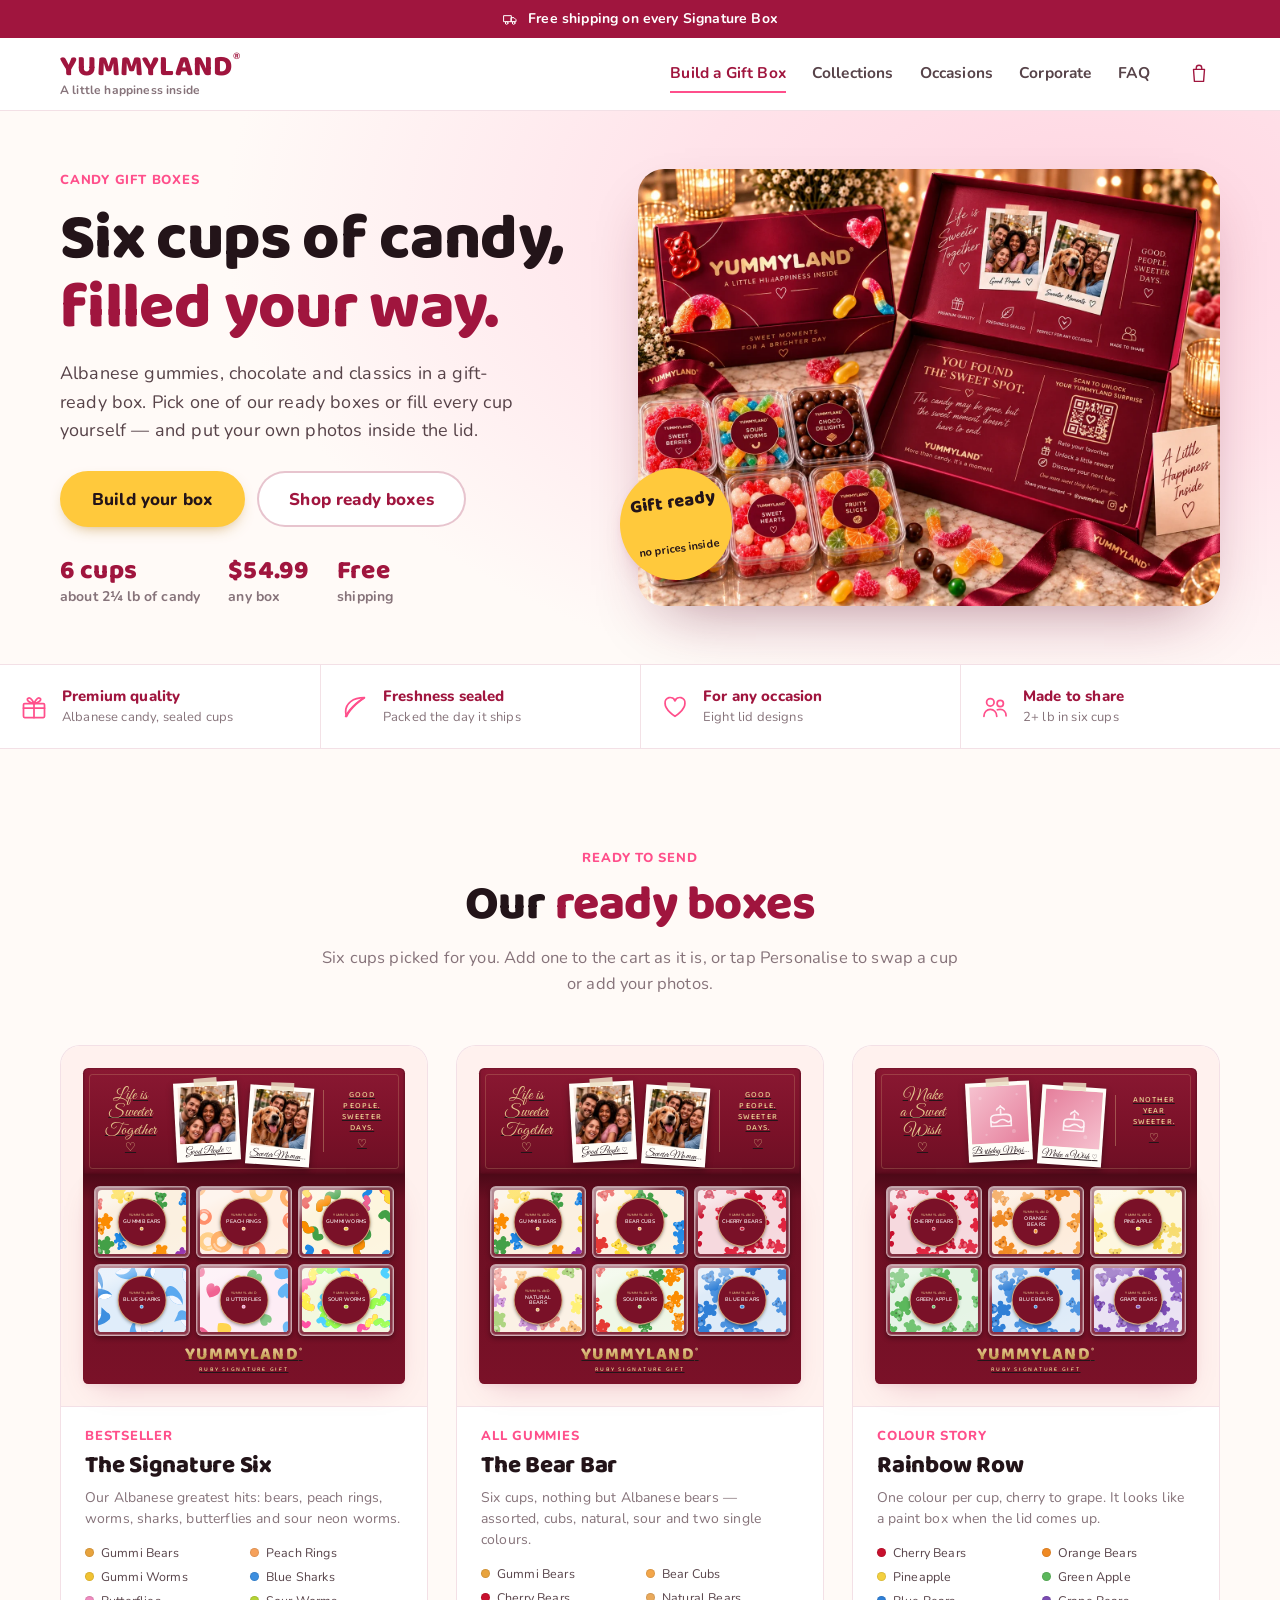
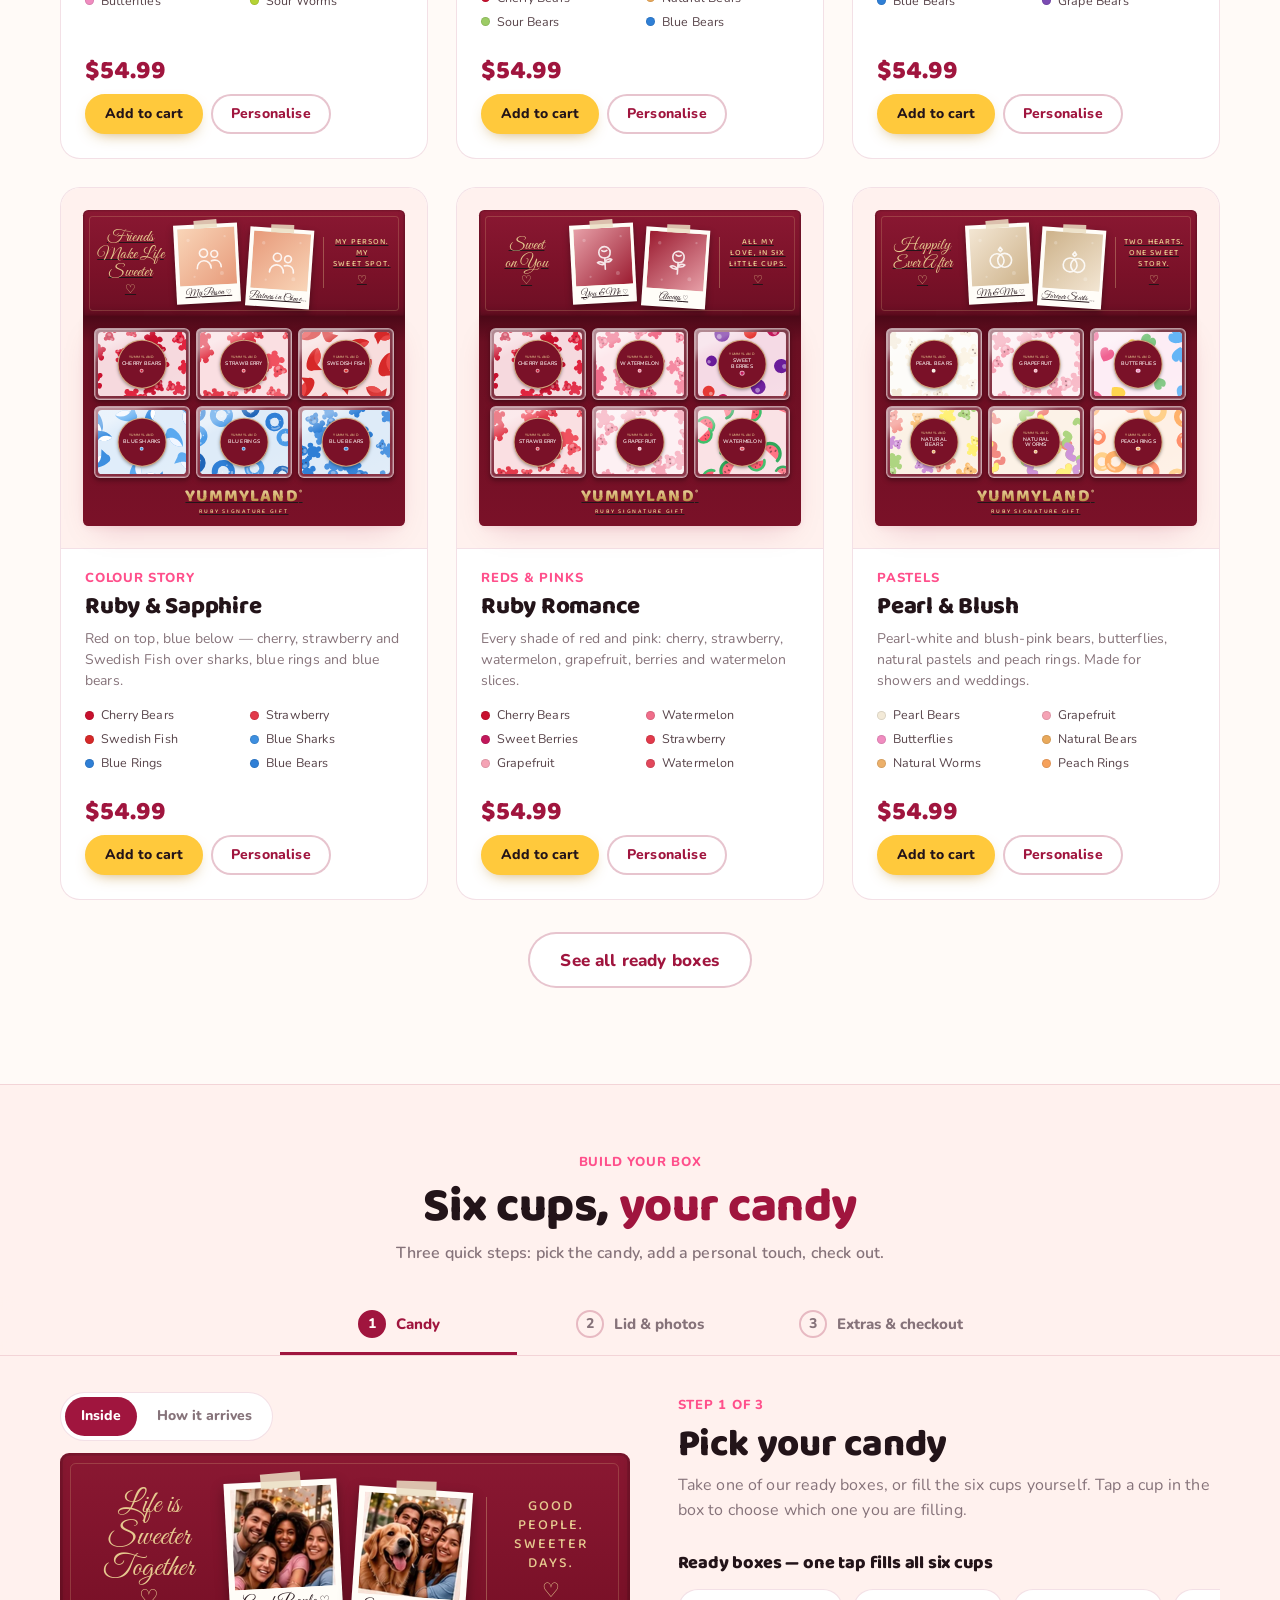
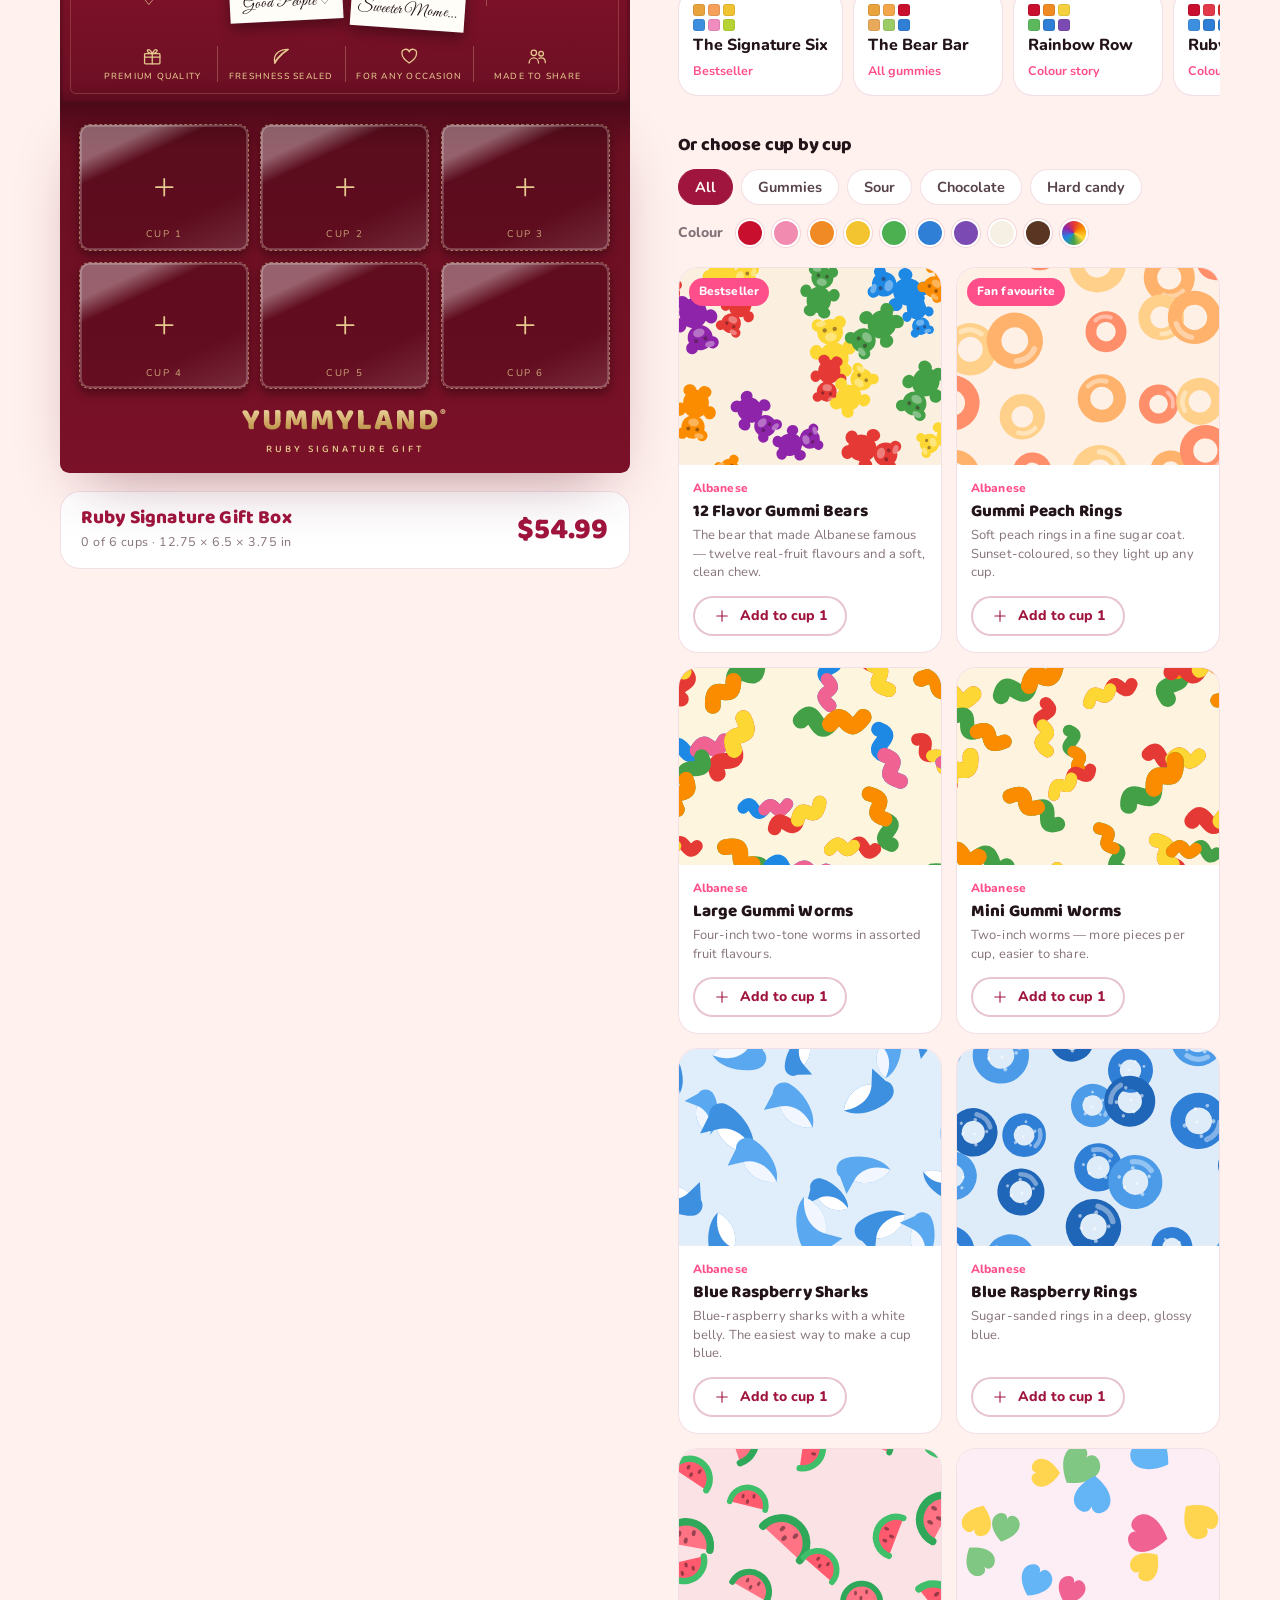
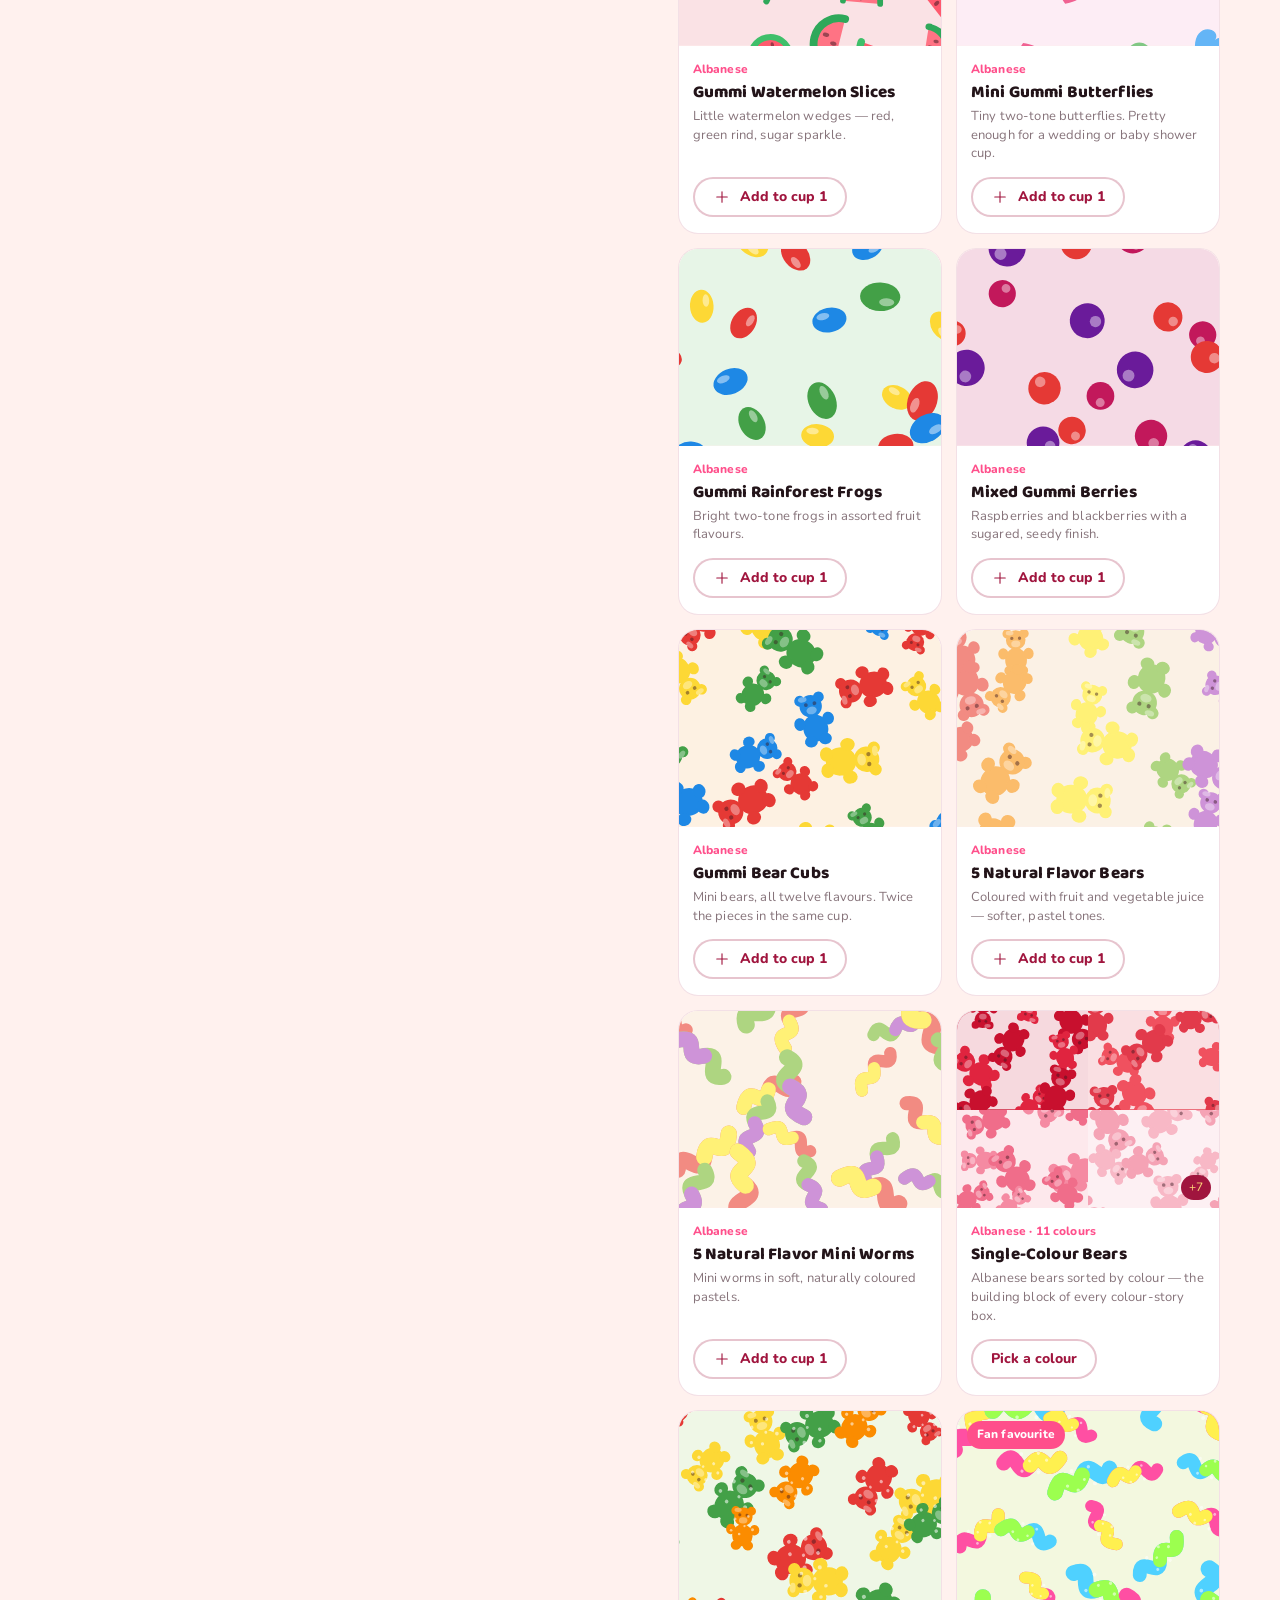
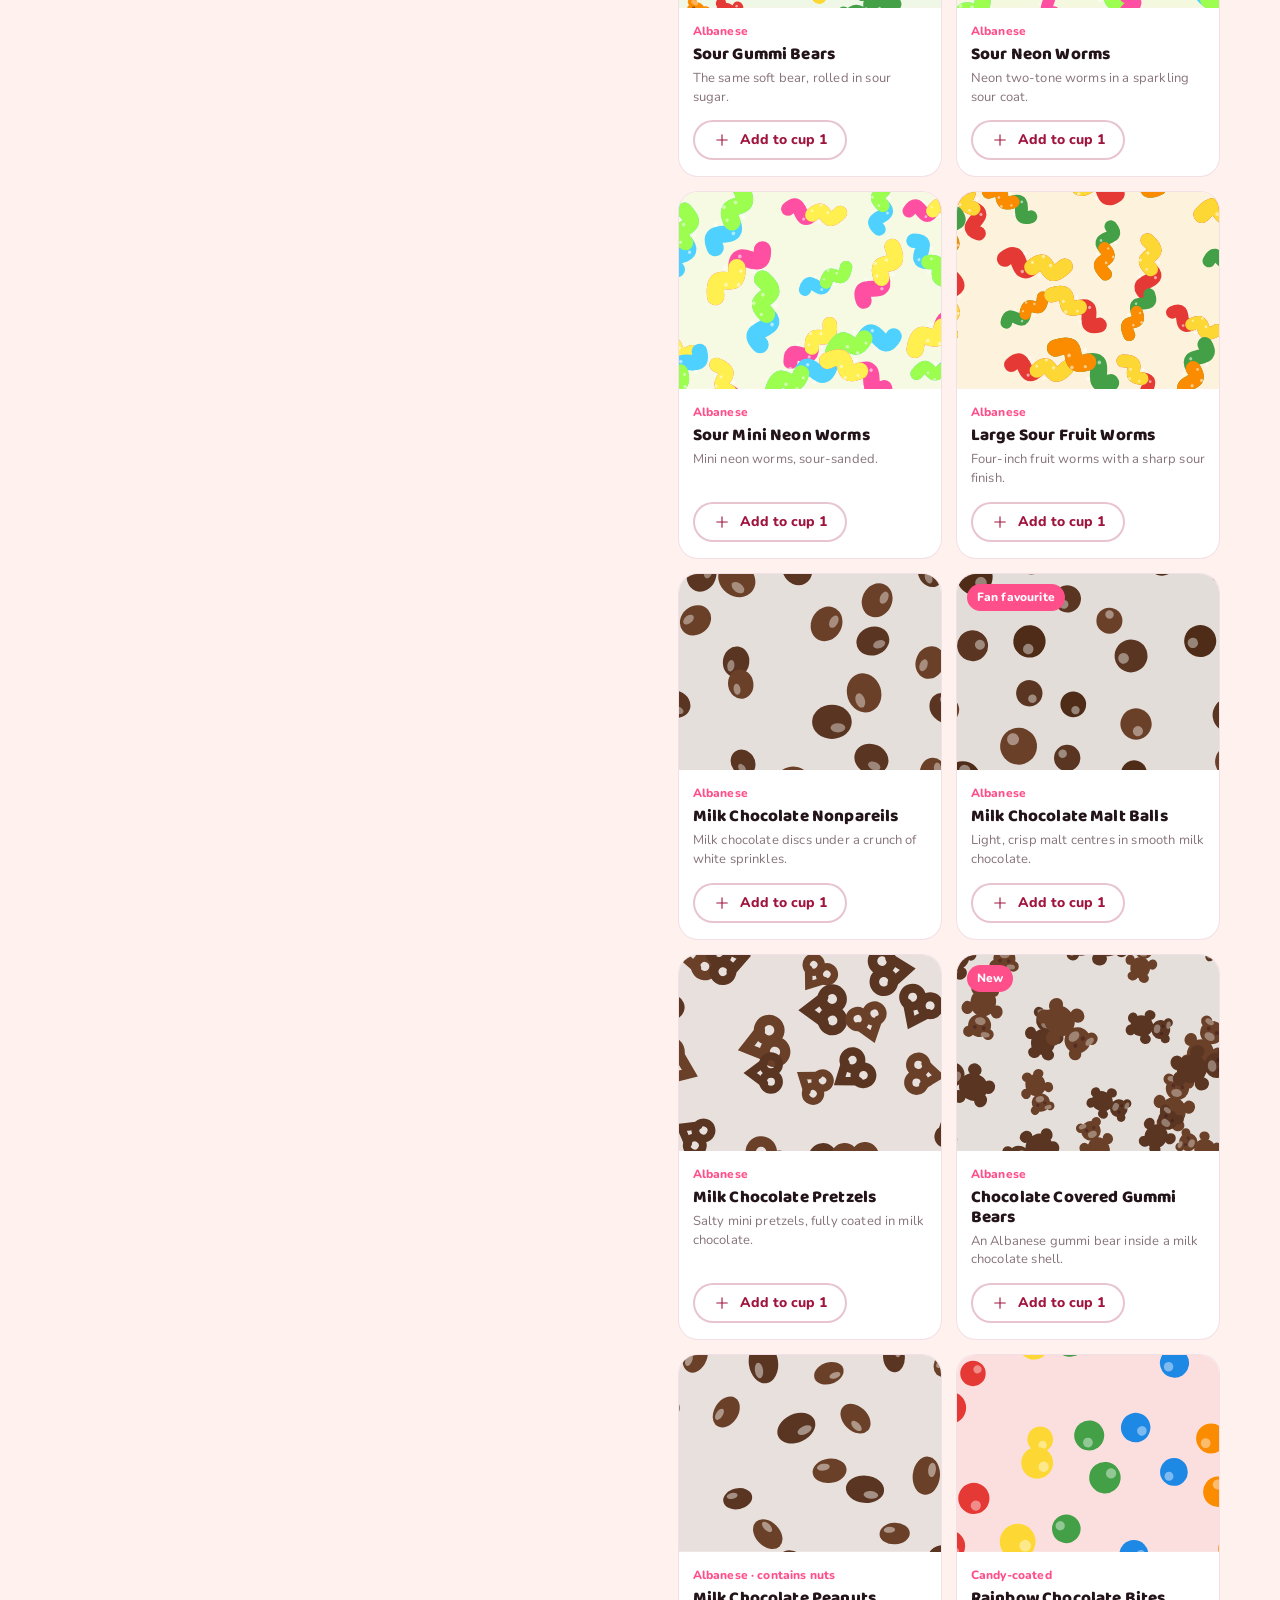
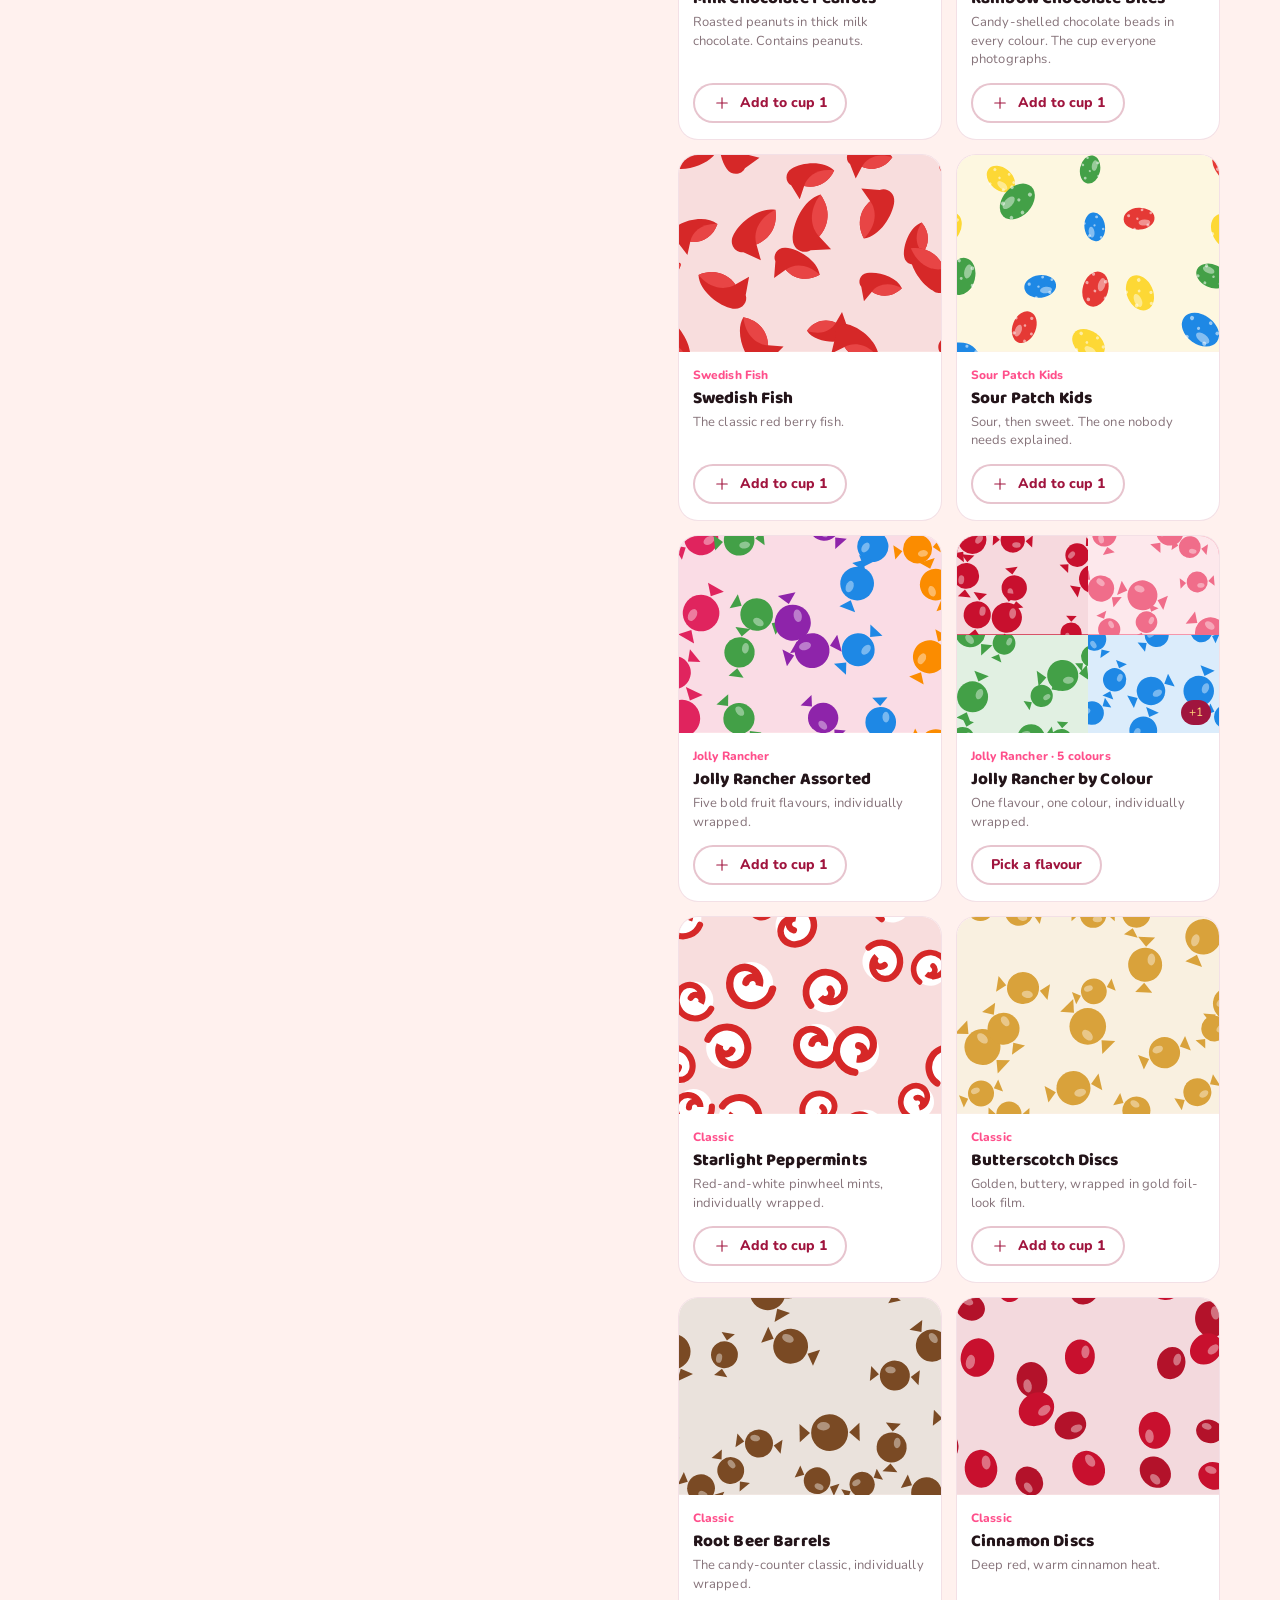
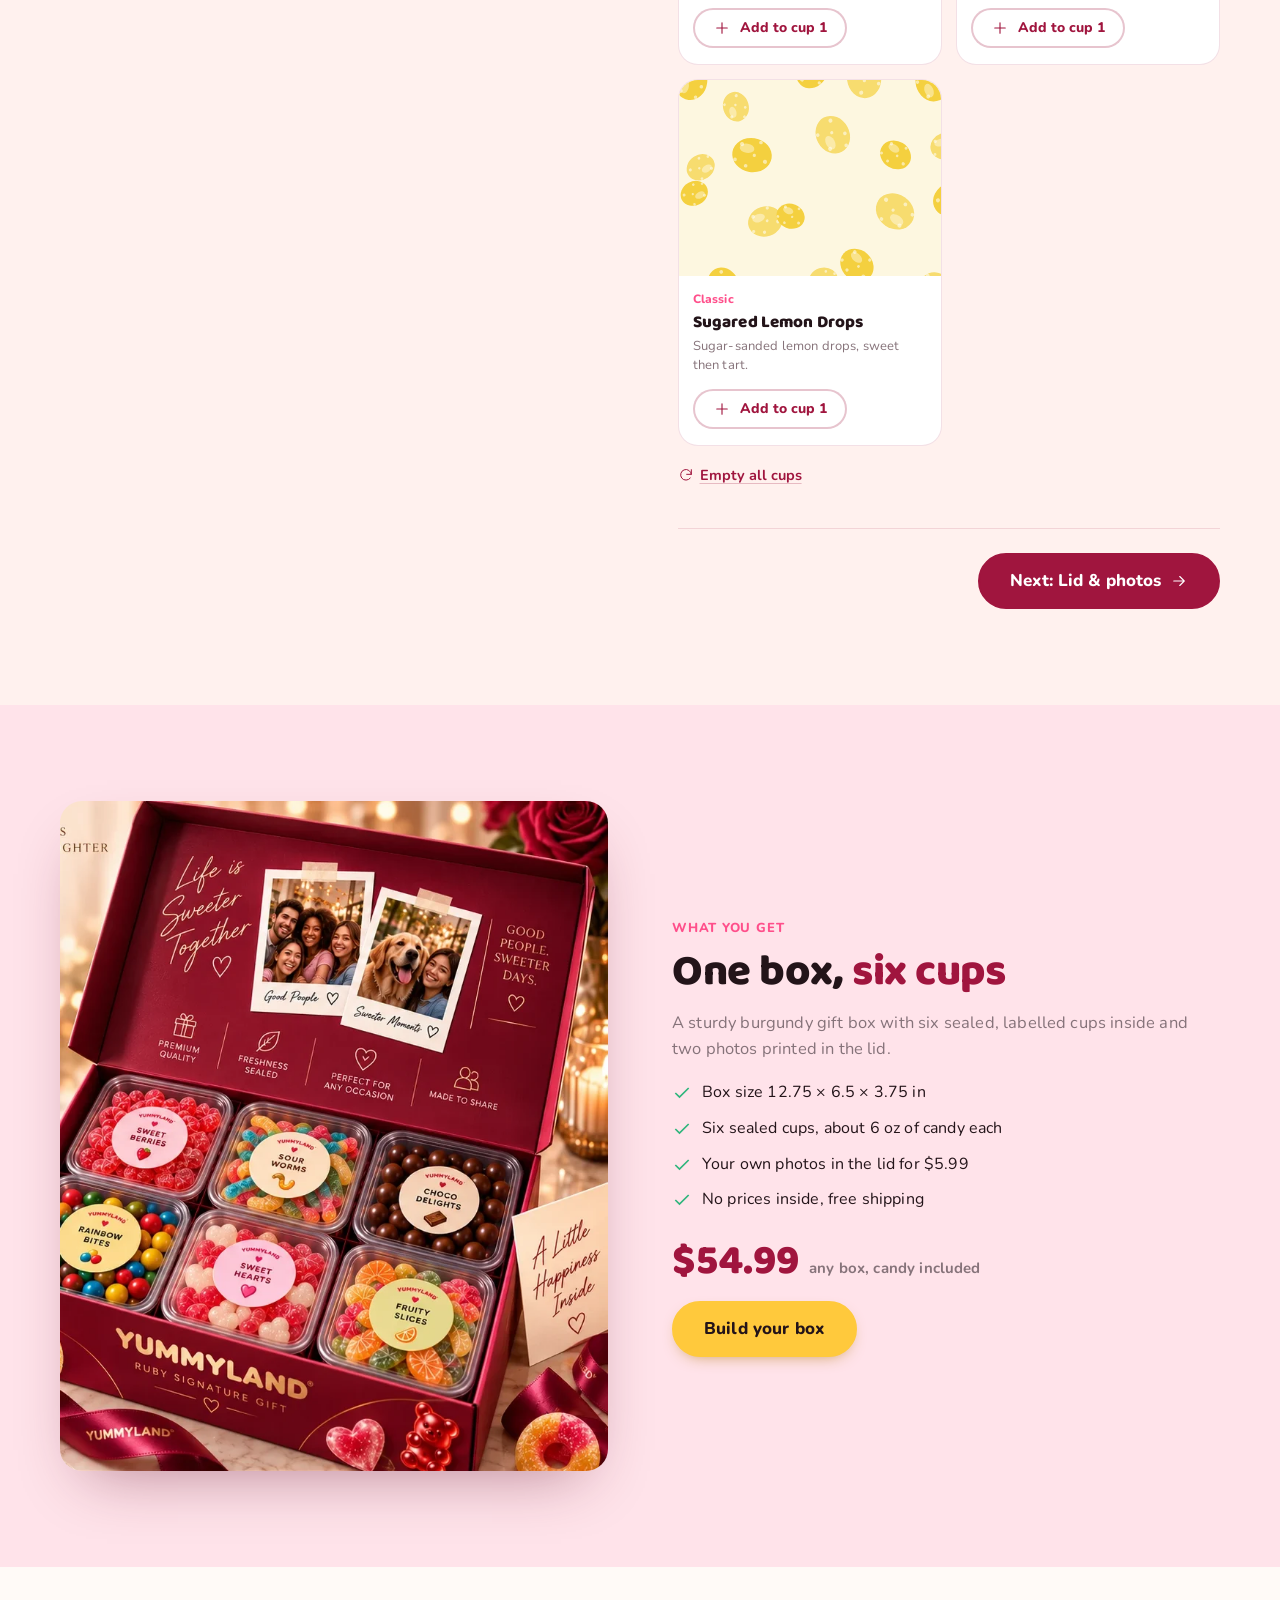
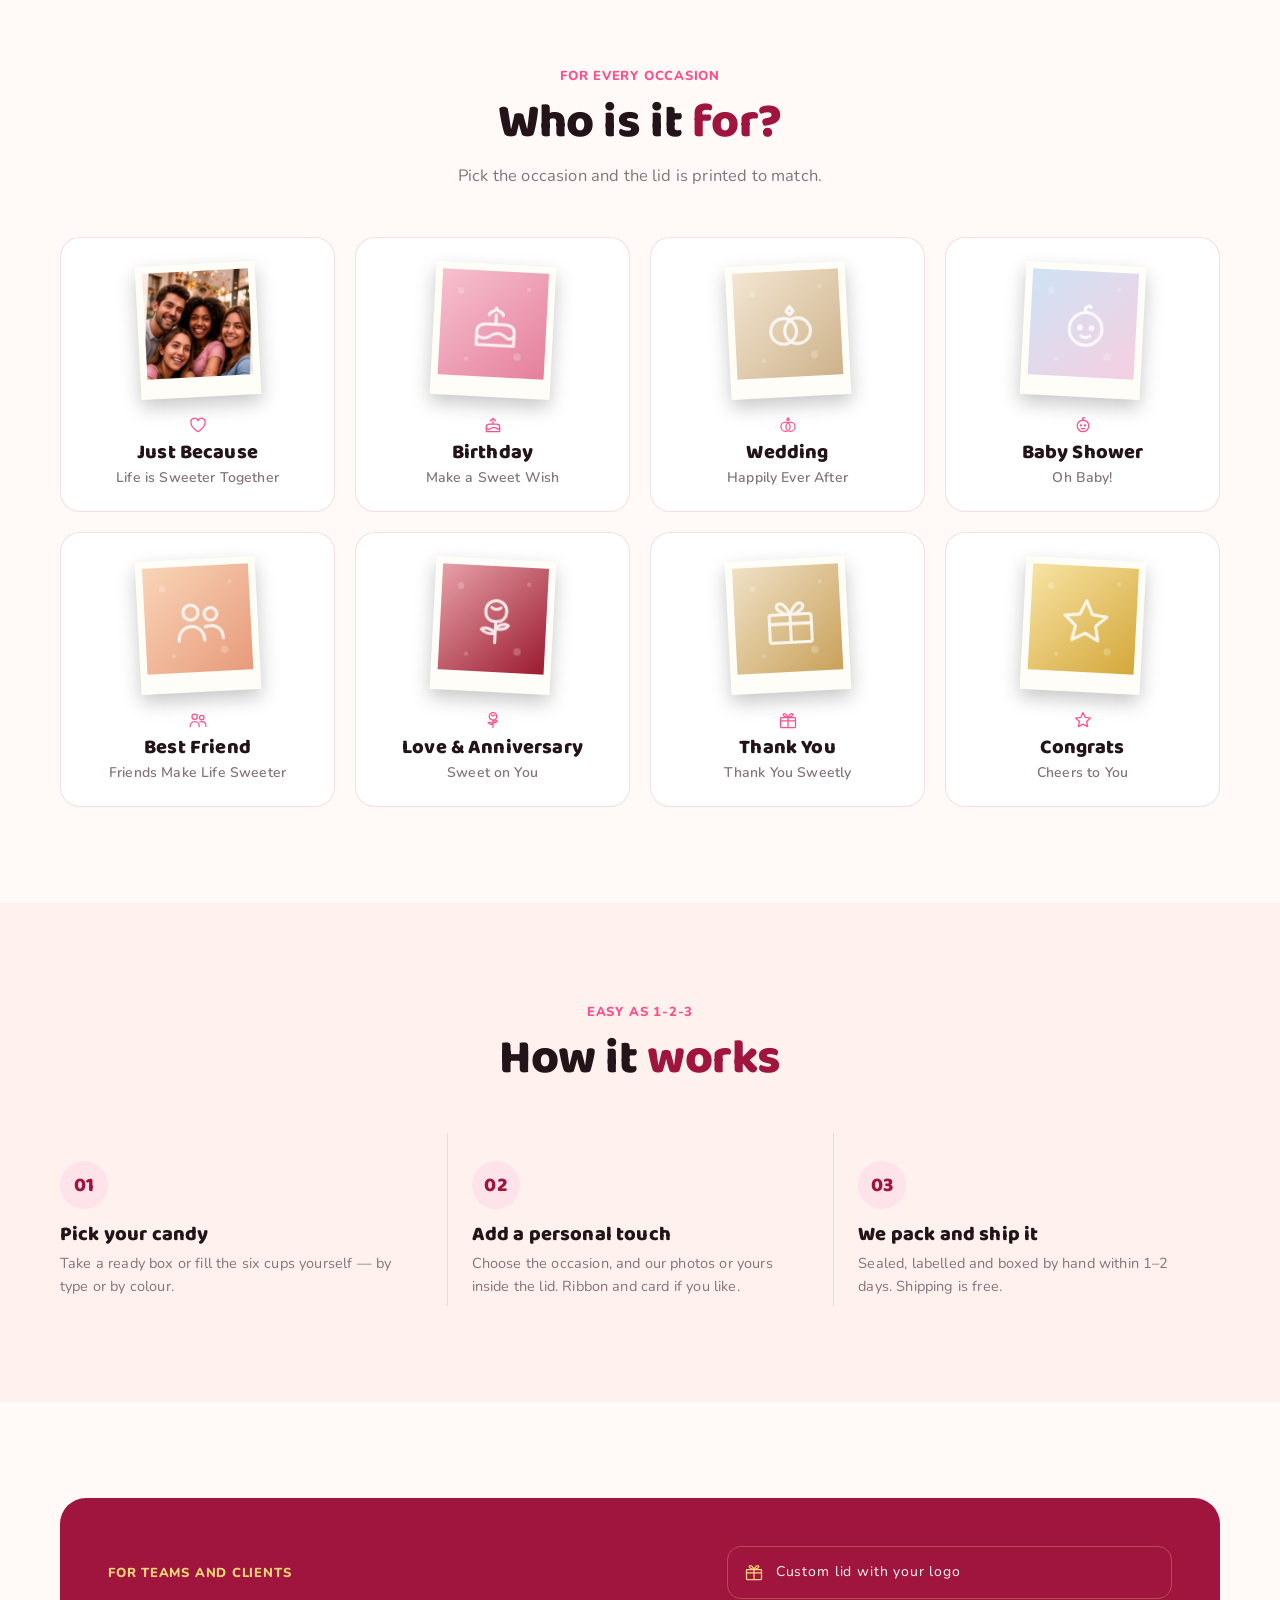
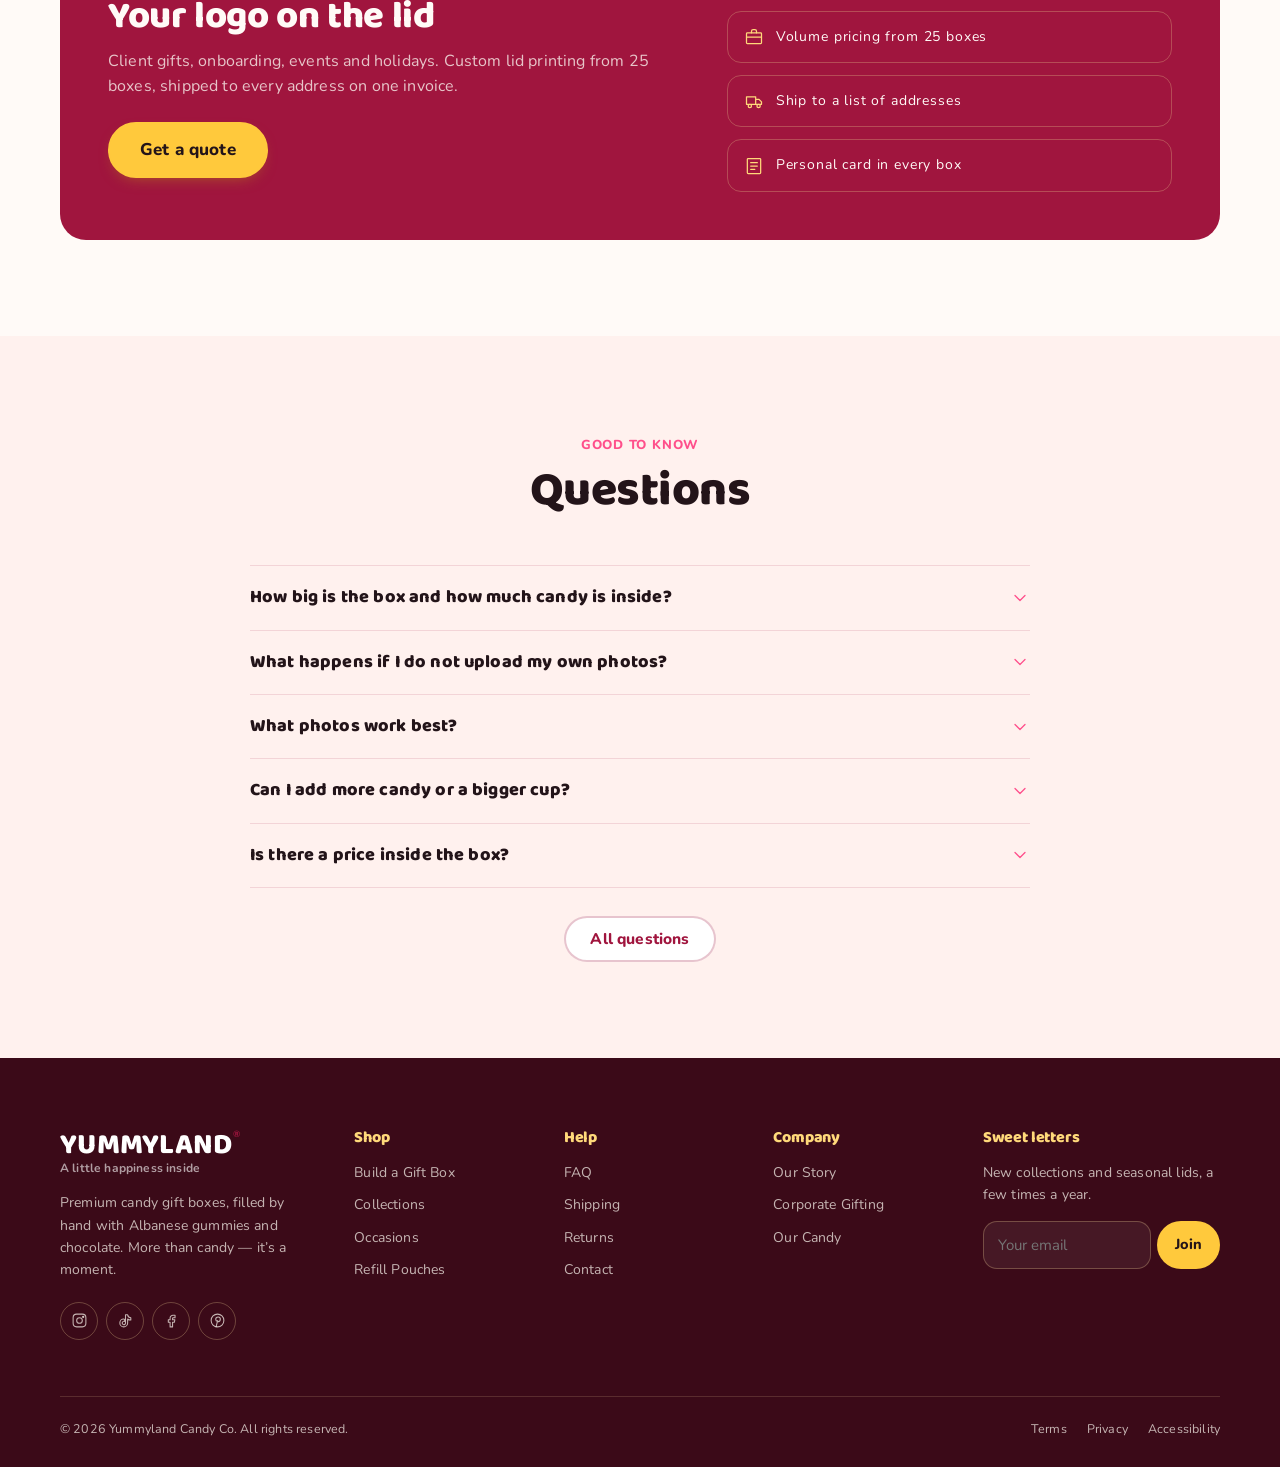
==== commit 284a8443: "Make the lid photos the centrepiece of the builder The lid step now asks how the lid should look, wi" ====
--- a/index.html
+++ b/index.html
@@ -21,7 +21,7 @@
 <meta name="twitter:image" content="https://yummylandcandy.com/assets/img/og.jpg">
 <link rel="preload" href="assets/fonts/nunito.woff2" as="font" type="font/woff2" crossorigin>
 <link rel="preload" href="assets/fonts/baloo2.woff2" as="font" type="font/woff2" crossorigin>
-<link rel="stylesheet" href="assets/css/style.css?v=d0387fe3">
+<link rel="stylesheet" href="assets/css/style.css?v=c1de62e4">
 <!-- JSONLD:START -->
 <script type="application/ld+json">{"@context":"https://schema.org","@graph":[{"@type":"Organization","@id":"https://yummylandcandy.com/#org","name":"Yummyland","url":"https://yummylandcandy.com/","logo":"https://yummylandcandy.com/assets/img/apple-touch-icon.png","image":"https://yummylandcandy.com/assets/img/og.jpg","description":"Premium candy gift boxes: six cups of Albanese gummies and chocolate, with a lid printed for the occasion.","email":"hello@yummylandcandy.com","telephone":"+1-833-986-6526","address":{"@type":"PostalAddress","addressLocality":"Los Angeles","addressRegion":"CA","addressCountry":"US"},"sameAs":["https://instagram.com/yummylandcandy","https://tiktok.com/@yummylandcandy","https://facebook.com/yummylandcandy"]},{"@type":"WebSite","@id":"https://yummylandcandy.com/#website","url":"https://yummylandcandy.com/","name":"Yummyland","publisher":{"@id":"https://yummylandcandy.com/#org"}},{"@type":"Product","name":"Ruby Signature Gift Box","sku":"YL-RUBY-SIGNATURE","description":"A 12.75 × 6.5 × 3.75 in gift box with 6 sealed cups of candy you choose and a lid printed for the occasion — with your own photos if you like.","image":["https://yummylandcandy.com/assets/img/hero-box.jpg","https://yummylandcandy.com/assets/img/box-open.webp"],"brand":{"@type":"Brand","name":"Yummyland"},"offers":{"@type":"Offer","priceCurrency":"USD","price":"54.99","availability":"https://schema.org/InStock","url":"https://yummylandcandy.com/"}}]}</script>
 <!-- JSONLD:END -->
@@ -156,13 +156,13 @@
 
 <script src="assets/js/config.js?v=2c876a3c"></script>
 <script src="assets/js/photos.js?v=dfa1c736"></script>
-<script src="assets/js/art.js?v=873b2b8c"></script>
+<script src="assets/js/art.js?v=f2d259d2"></script>
 <script src="assets/js/data.js?v=87d17553"></script>
-<script src="assets/js/store.js?v=4826bcab"></script>
+<script src="assets/js/store.js?v=6067e0ad"></script>
 <script src="assets/js/analytics.js?v=e8144539"></script>
 <script src="assets/js/site.js?v=2930316f"></script>
-<script src="assets/js/pages.js?v=6cfffcdc"></script>
-<script src="assets/js/builder.js?v=edcdcfea"></script>
+<script src="assets/js/pages.js?v=ddfc43b8"></script>
+<script src="assets/js/builder.js?v=319219c9"></script>
 <script>
   YL.boot('chrome', function () { YL.initChrome('build'); });
   YL.boot('builder', function () { YL.initBuilder(); });
--- a/assets/css/style.css
+++ b/assets/css/style.css
@@ -331,6 +331,54 @@
 .suggest .btn { grid-column: 1 / -1; justify-self: start; }
 .suggest__dots, .colpick__dots { display: grid; grid-template-columns: repeat(3, 12px); gap: 3px; }
 .suggest__dots i, .colpick__dots i { width: 12px; height: 12px; border-radius: 3px; box-shadow: inset 0 0 0 1px rgba(0, 0, 0, .08); }
+
+/* preview: inside / how it arrives */
+.views { display: inline-flex; gap: 4px; padding: 4px; margin-bottom: 12px; border-radius: 999px; background: #fff; border: 1px solid var(--line); }
+.views__btn { border: 0; background: none; padding: 8px 16px; border-radius: 999px; font-weight: 800; font-size: 14px; color: var(--ink-50); }
+.views__btn.is-on { background: var(--ruby); color: #fff; }
+.closed { position: relative; padding: 28px; border-radius: var(--r-lg); background: radial-gradient(80% 80% at 50% 40%, #fff, var(--blush)); }
+.closed > img { width: 100%; border-radius: 14px; box-shadow: var(--shadow-lg); }
+.closed__card { position: absolute; right: 18px; bottom: 18px; width: 30%; transform: rotate(5deg); box-shadow: var(--shadow); border-radius: 6px; overflow: hidden; background: #fff; }
+.closed__card img { width: 100%; }
+.closed__card i { display: block; padding: 6px 8px; font: 700 11px/1.3 var(--sans); color: var(--ink-70); font-style: normal; }
+.closed__tags { position: absolute; left: 18px; top: 16px; display: flex; gap: 6px; }
+.closed__tags b { display: inline-flex; align-items: center; gap: 5px; padding: 5px 10px; border-radius: 999px; background: var(--ruby); color: #fff; font-size: 12.5px; }
+.closed__tags .ico { width: 15px; height: 15px; }
+
+/* the drawn lid on its own */
+.gbox--lid .gbox__lid { border-radius: 1.6cqi; }
+.gbox__polas--none { display: grid; place-items: center; min-height: 26cqi; color: rgba(230, 201, 143, .5); }
+.gbox__polas--none .ico { width: 10cqi; height: 10cqi; }
+.pola__yours { width: 100%; height: 100%; display: flex; flex-direction: column; align-items: center; justify-content: center; gap: 1cqi;
+  background: repeating-linear-gradient(45deg, #fbeff2 0 2cqi, #fff 2cqi 4cqi); color: #a0153e; font: 800 2.2cqi/1 'Nunito', sans-serif; }
+.pola__yours svg { width: 7cqi; height: 7cqi; }
+
+/* step 2 — lid options */
+.lidopts { display: grid; grid-template-columns: 1fr 1fr; gap: 12px; }
+.lidopt { position: relative; display: flex; flex-direction: column; padding: 0; text-align: left; overflow: hidden;
+  background: #fff; border: 2px solid var(--line); border-radius: var(--r-lg); transition: border-color .15s, box-shadow .15s; }
+.lidopt:hover { border-color: var(--pink); }
+.lidopt.is-on { border-color: var(--ruby); box-shadow: 0 0 0 3px rgba(160, 21, 62, .12); }
+.lidopt--main { grid-column: 1 / -1; flex-direction: row; align-items: center; border-color: rgba(255, 79, 139, .45); background: linear-gradient(135deg, #fff, var(--blush)); }
+.lidopt__art { display: block; padding: 12px; background: var(--paper); }
+.lidopt--main .lidopt__art { flex: 0 0 58%; background: none; padding: 16px; }
+.lidopt__body { position: relative; display: flex; flex-direction: column; gap: 4px; padding: 12px 14px 14px 44px; }
+.lidopt--main .lidopt__body { padding: 16px 18px 16px 48px; }
+.lidopt__radio { position: absolute; left: 14px; top: 14px; width: 22px; height: 22px; border-radius: 50%; border: 2px solid var(--line-gold); background: #fff; }
+.lidopt--main .lidopt__radio { left: 18px; top: 18px; }
+.lidopt.is-on .lidopt__radio { border-color: var(--ruby); box-shadow: inset 0 0 0 5px #fff; background: var(--ruby); }
+.lidopt__body > b { font: 800 17px/1.15 var(--serif); }
+.lidopt--main .lidopt__body > b { font-size: 22px; }
+.lidopt__body > small { font-size: 13.5px; color: var(--ink-50); line-height: 1.45; }
+.lidopt__price { margin-top: 4px; font-weight: 800; color: var(--ruby); }
+.lidopt--main .lidopt__price { font-size: 18px; }
+.lidopt__badge { align-self: flex-start; margin-bottom: 4px; padding: 4px 12px; border-radius: 999px; background: var(--pink); color: #fff; font-size: 13px; font-weight: 800; }
+
+/* step 3 — photo upsell */
+.upsell { display: grid; grid-template-columns: 200px 1fr; gap: 18px; align-items: center; margin-bottom: 18px; padding: 16px;
+  border-radius: var(--r-lg); background: linear-gradient(135deg, var(--blush), #fff6d9); border: 2px dashed rgba(255, 79, 139, .45); }
+.upsell__title { display: block; font: 800 19px/1.2 var(--serif); }
+.upsell__text { display: block; font-size: 14px; color: var(--ink-70); margin: 4px 0 12px; }
 
 /* step 2 — cups */
 .colpick { display: flex; gap: 10px; overflow-x: auto; padding: 2px 2px 10px; scroll-snap-type: x mandatory; scrollbar-width: thin; }
@@ -702,6 +750,16 @@
   .choice, .uploads, .fields--2 { grid-template-columns: 1fr; }
   .uploads { grid-template-columns: 1fr 1fr; }
   .touch { grid-template-columns: 96px 1fr; }
+  .lidopts { grid-template-columns: 1fr 1fr; gap: 8px; }
+  .lidopt--main { flex-direction: column; align-items: stretch; }
+  .lidopt--main .lidopt__art { padding: 10px 10px 0; }
+  .lidopt__art { padding: 8px; }
+  .lidopt__body { padding: 10px 10px 12px 38px; }
+  .lidopt__radio { left: 10px; top: 11px; }
+  .lidopt__body > b { font-size: 15px; }
+  .lidopt__body > small { font-size: 12.5px; }
+  .upsell { grid-template-columns: 1fr; }
+  .closed { padding: 16px; }
   .included ul { grid-template-columns: 1fr; }
   .review__cups { grid-template-columns: 1fr; }
   .bnav .btn { padding: 0 16px; }
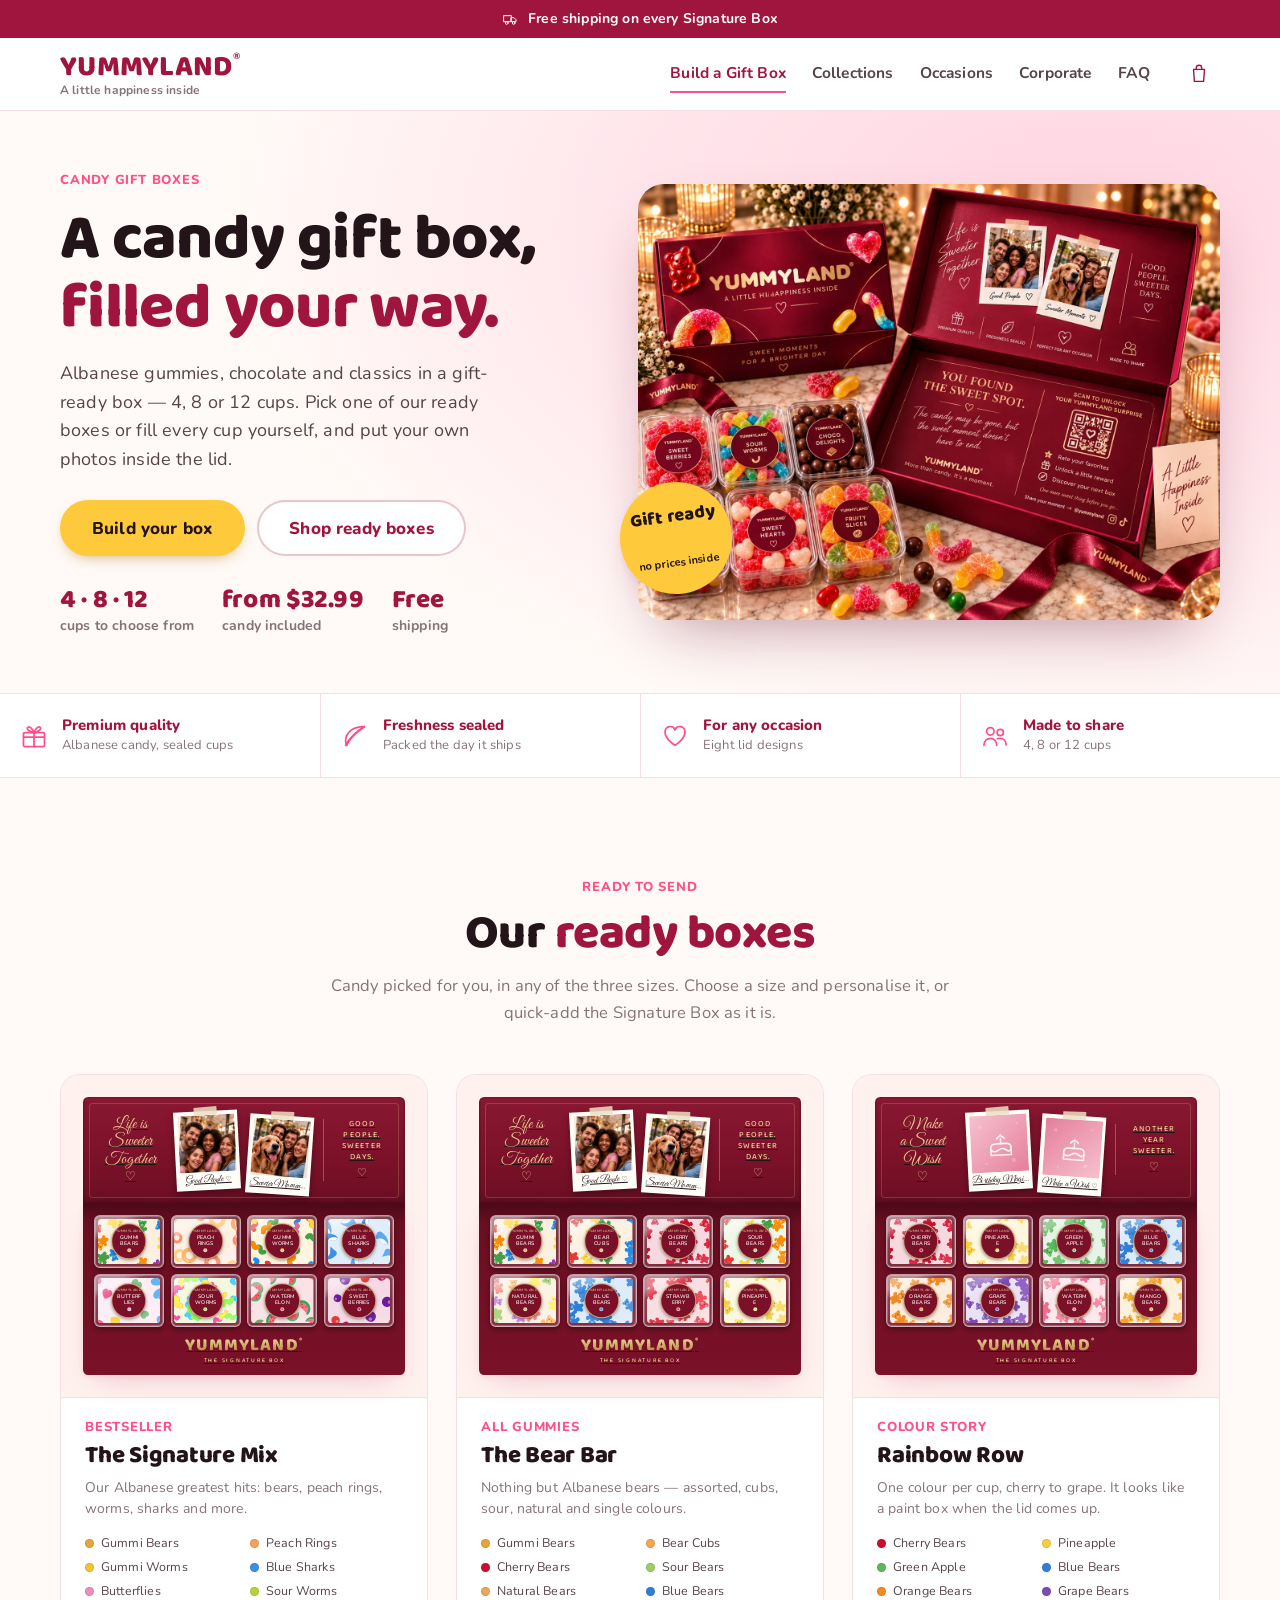
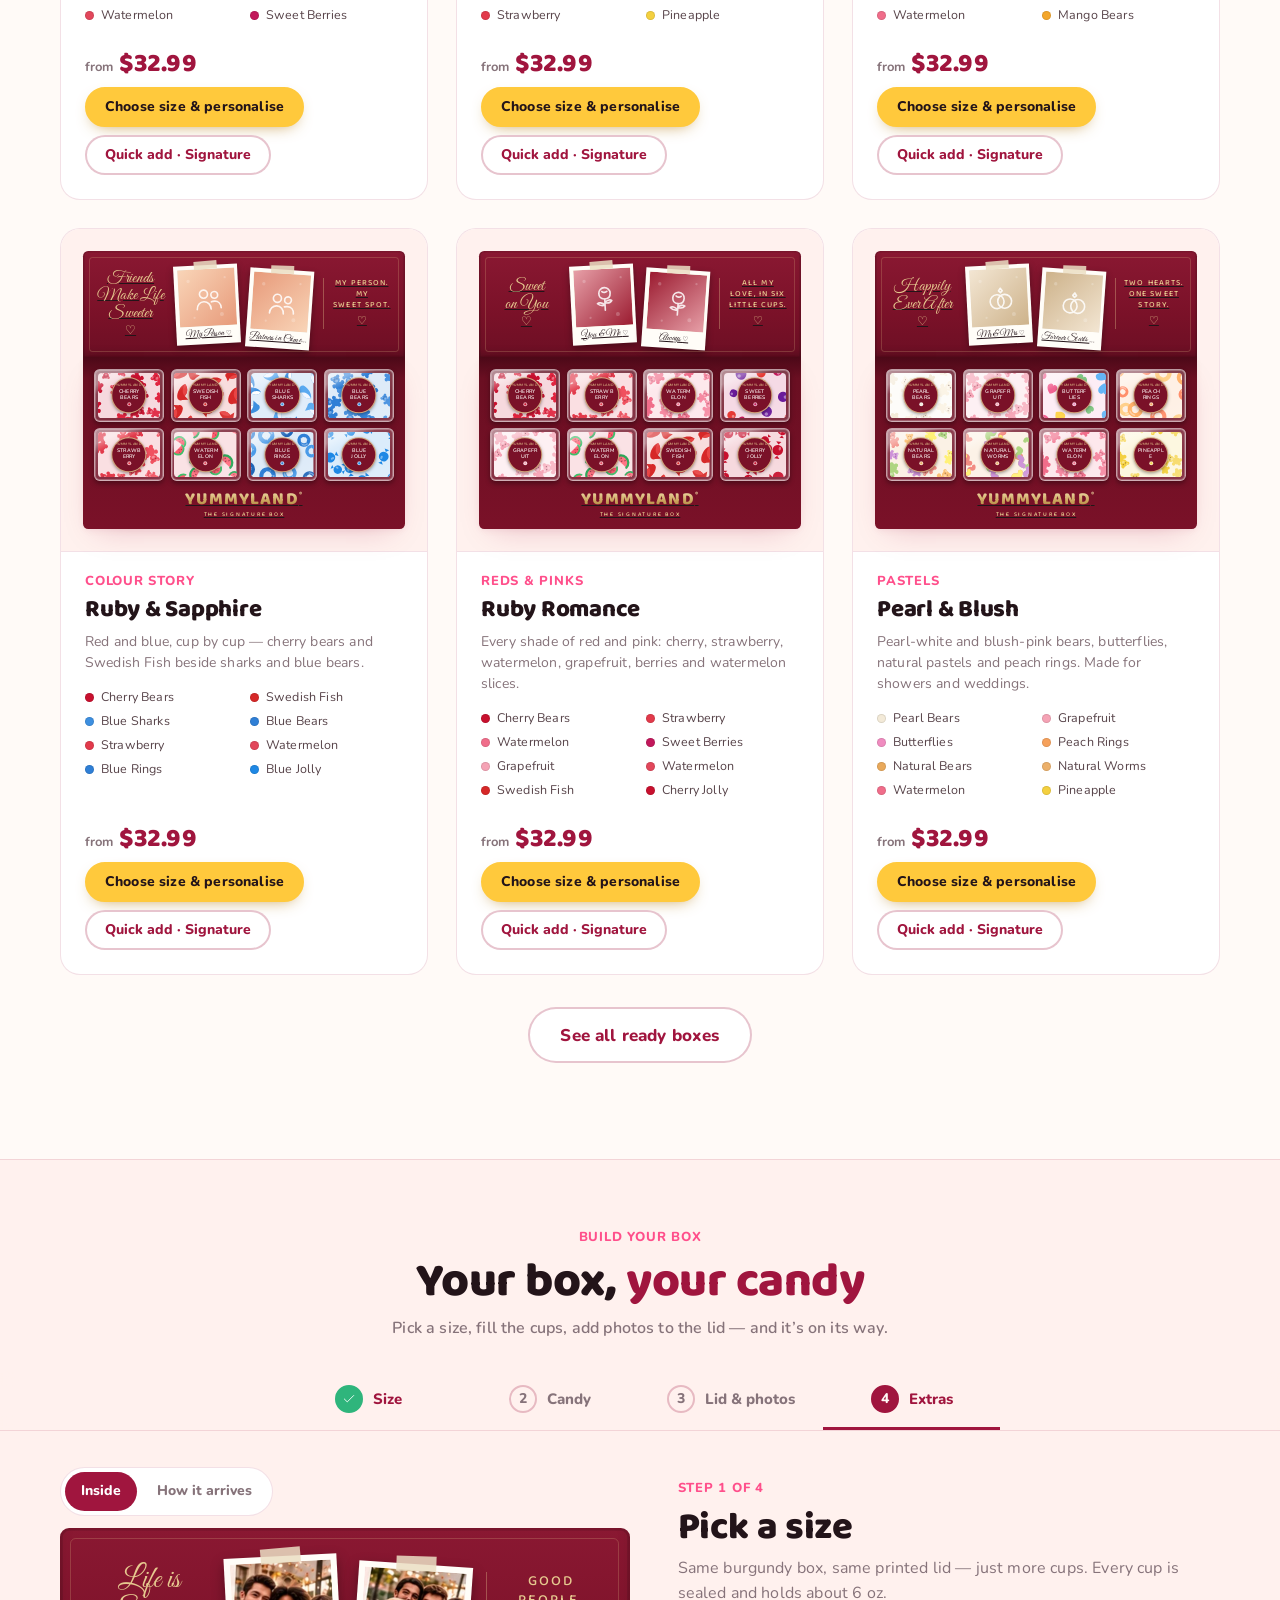
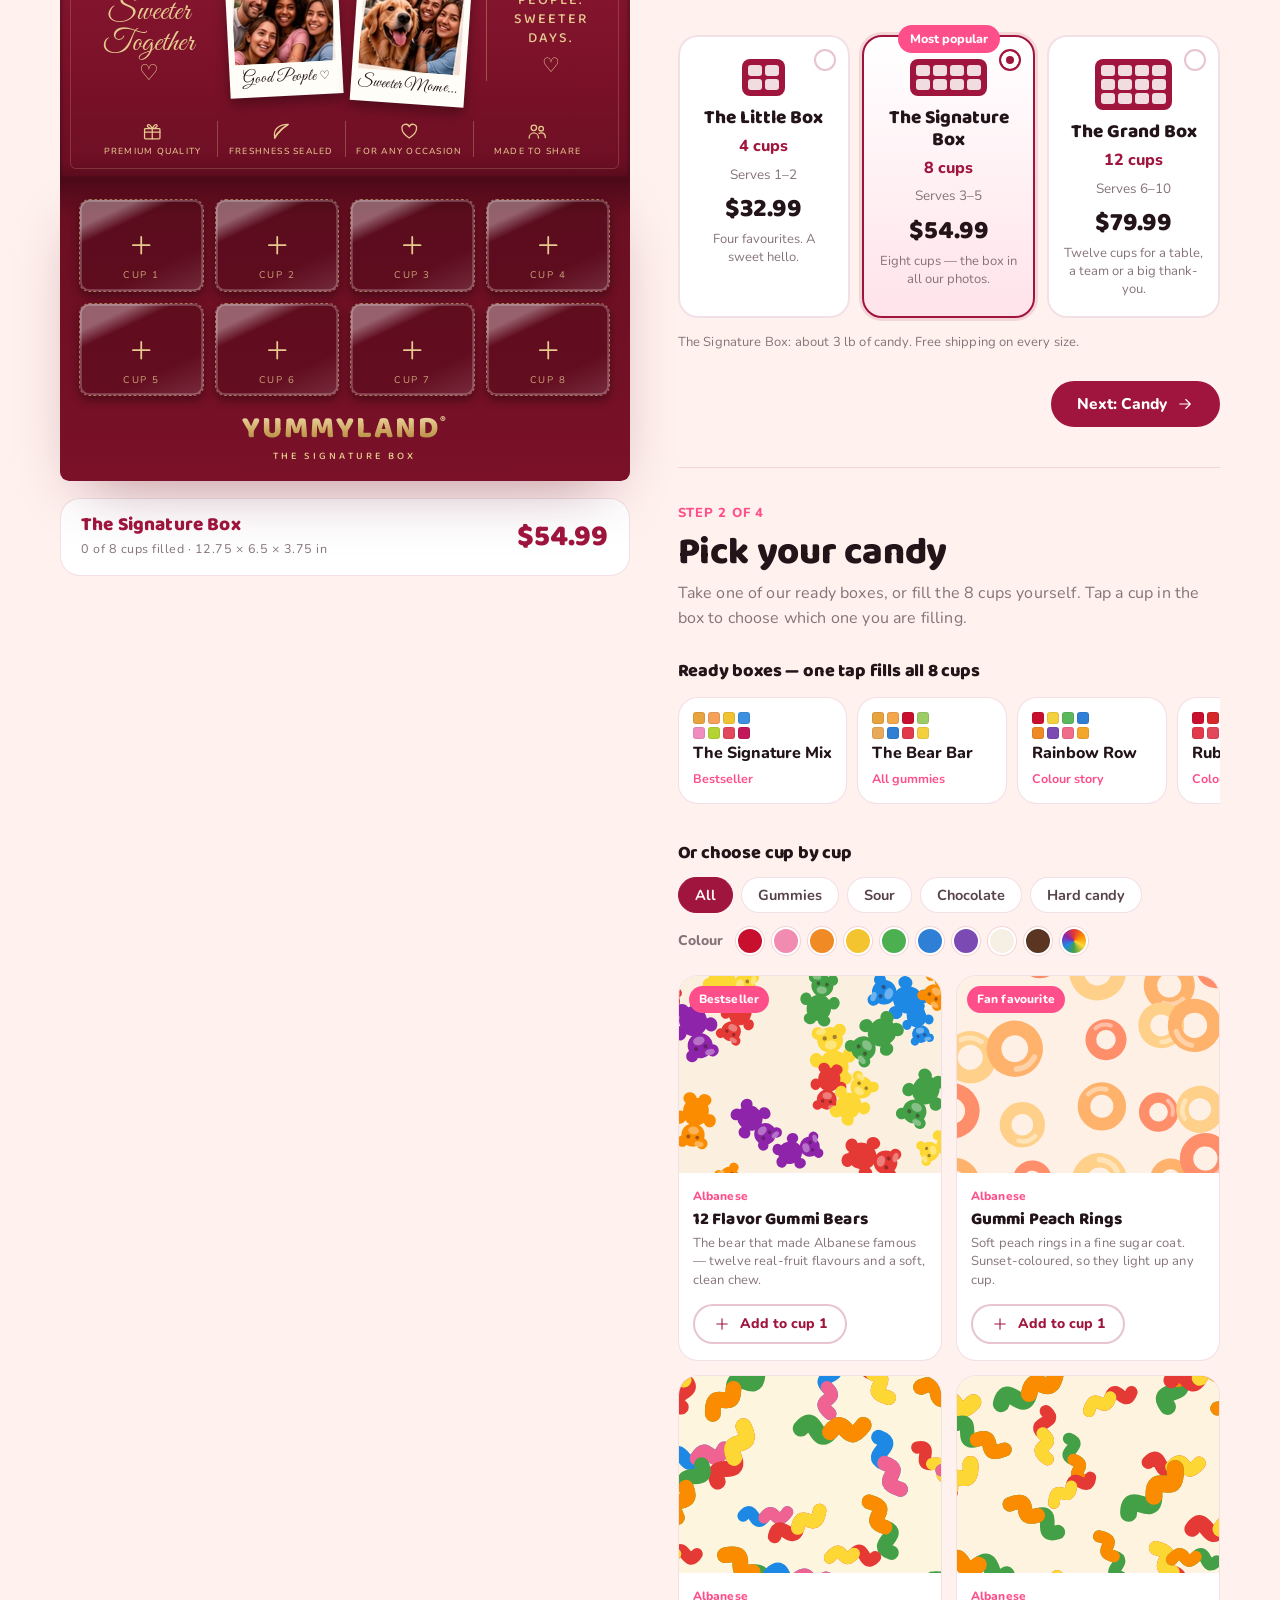
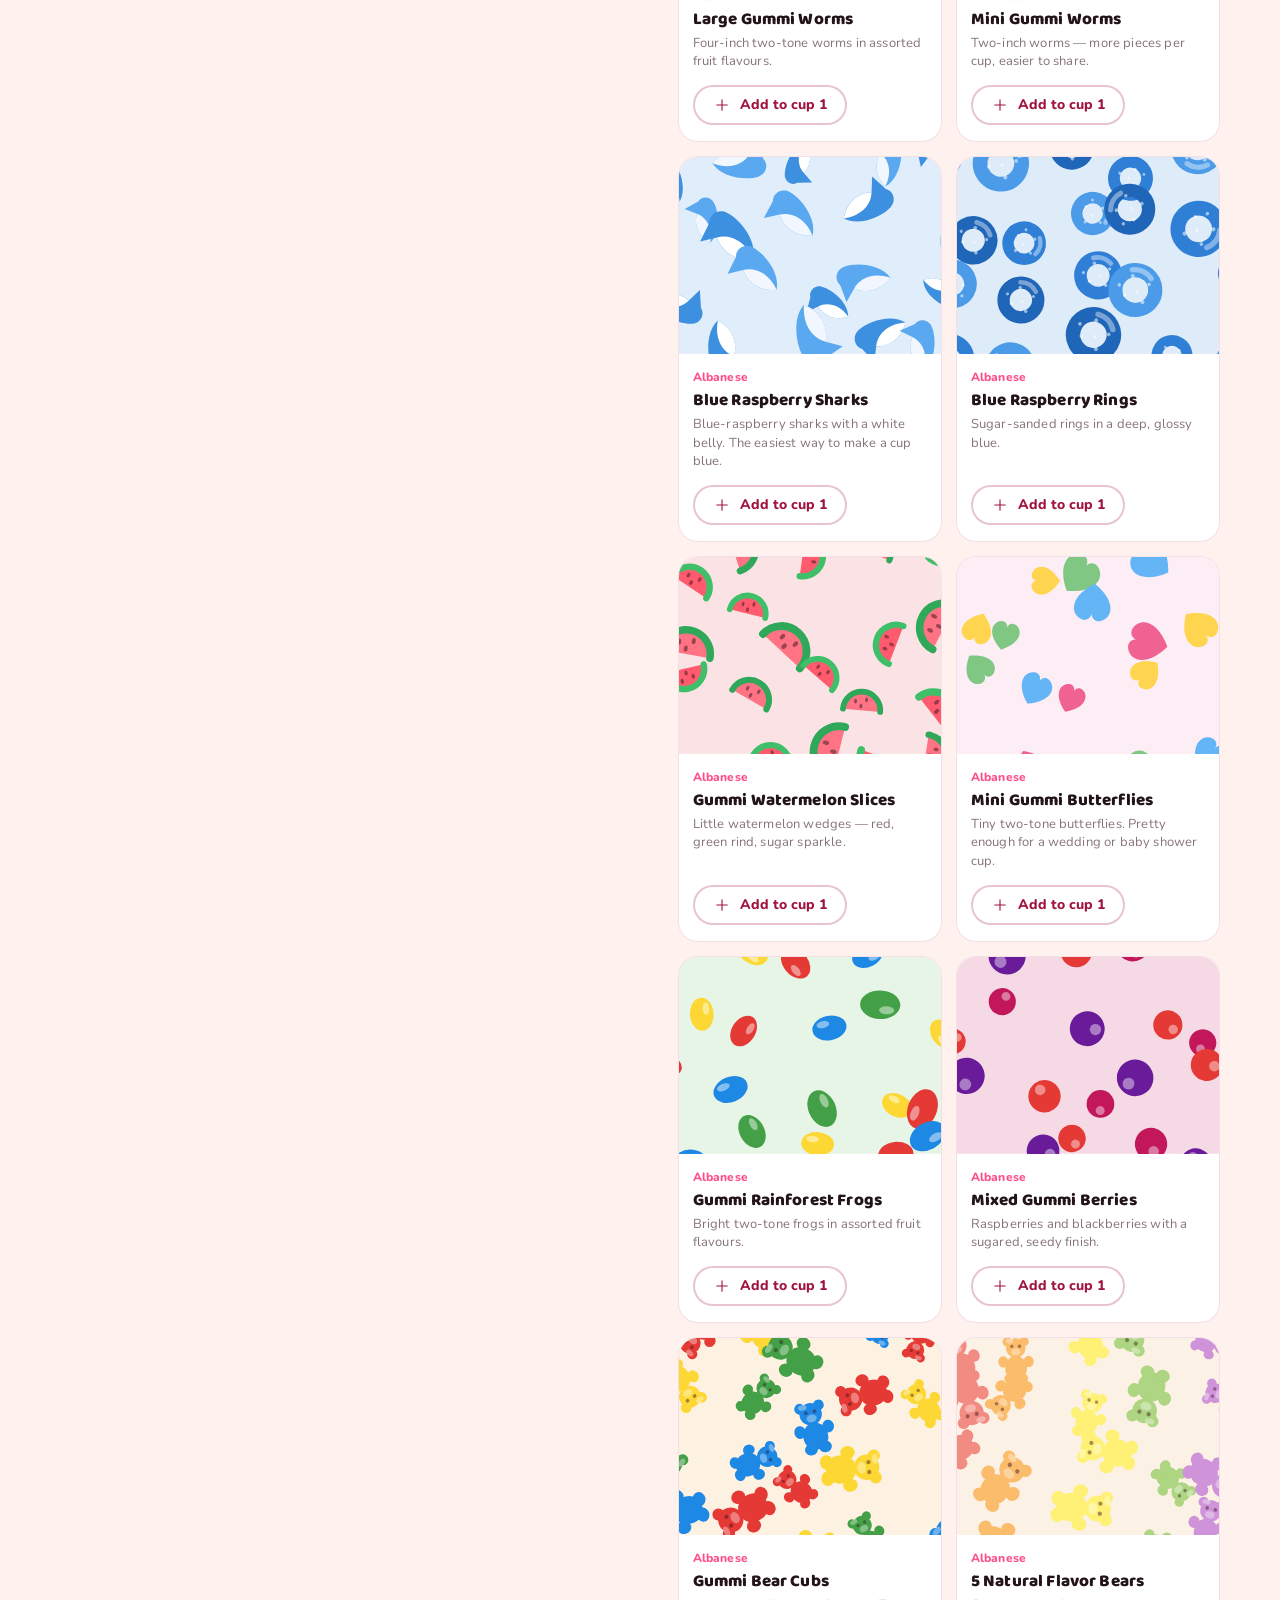
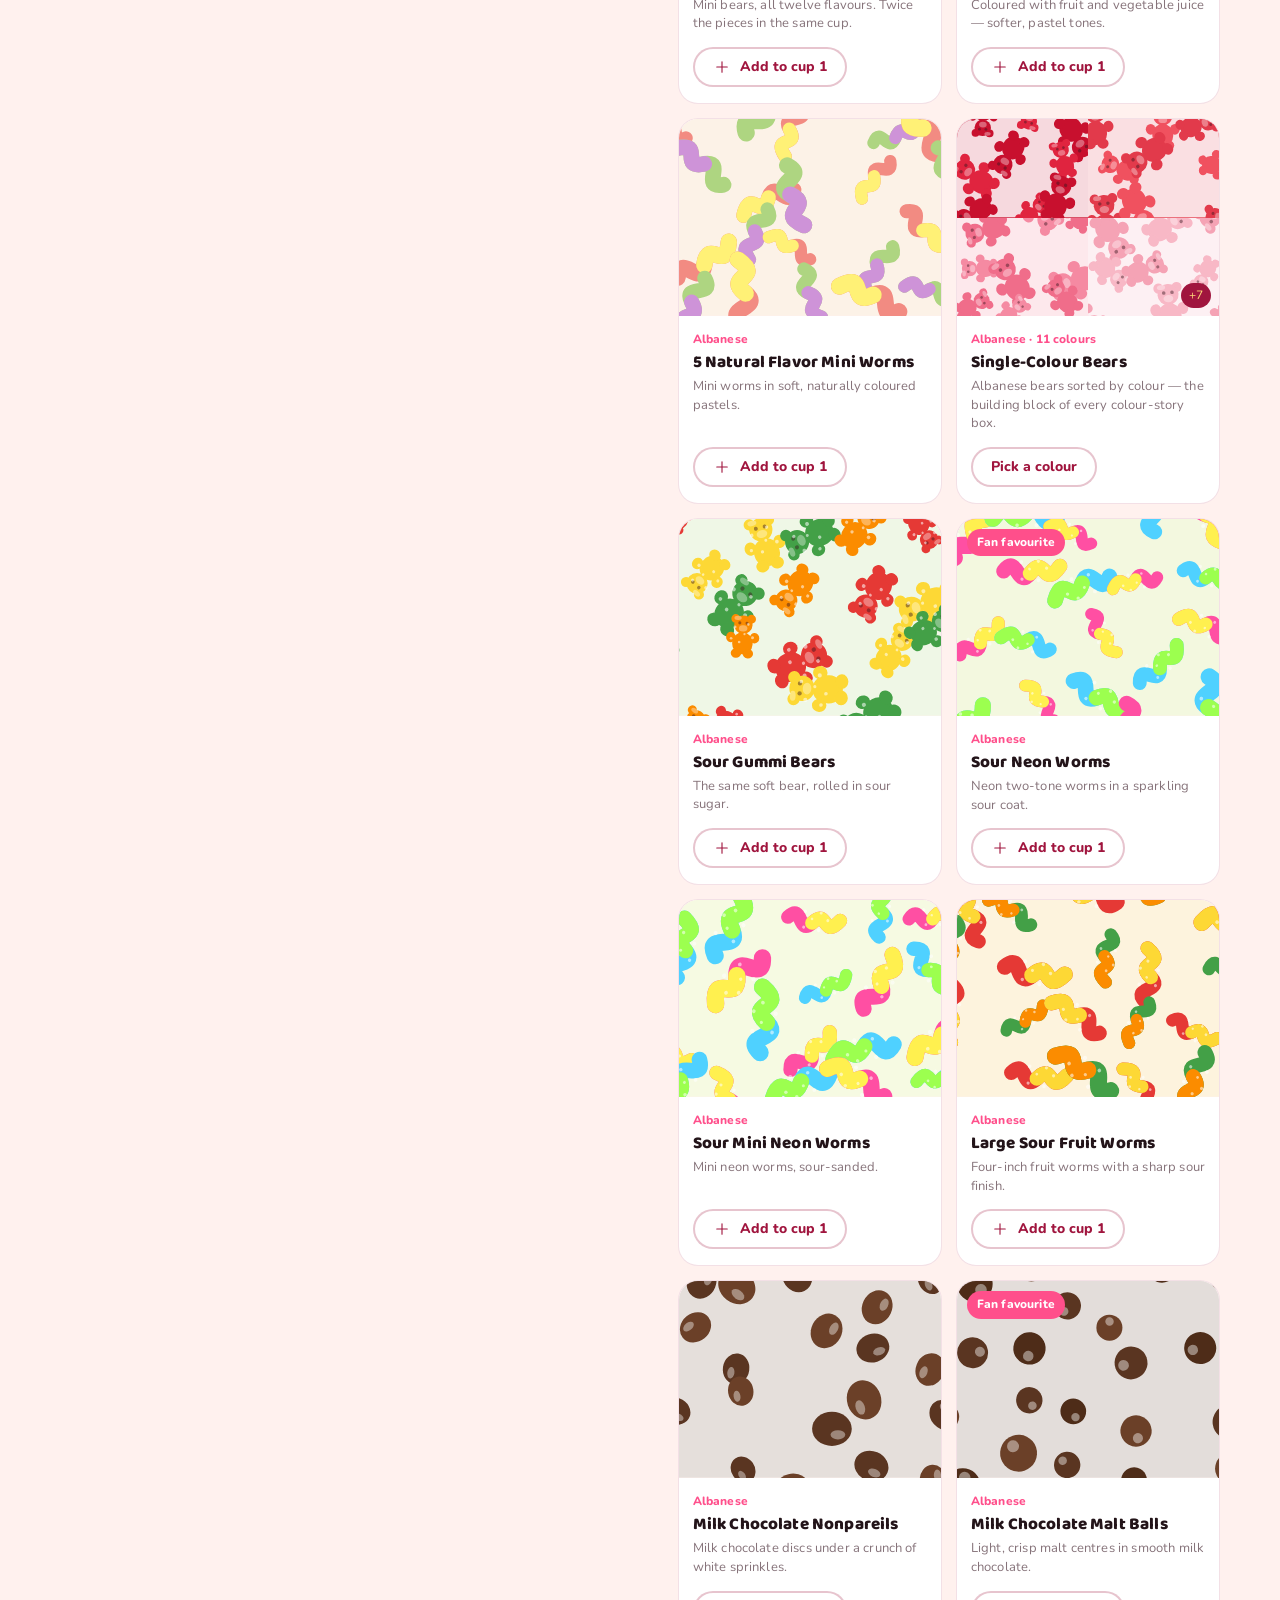
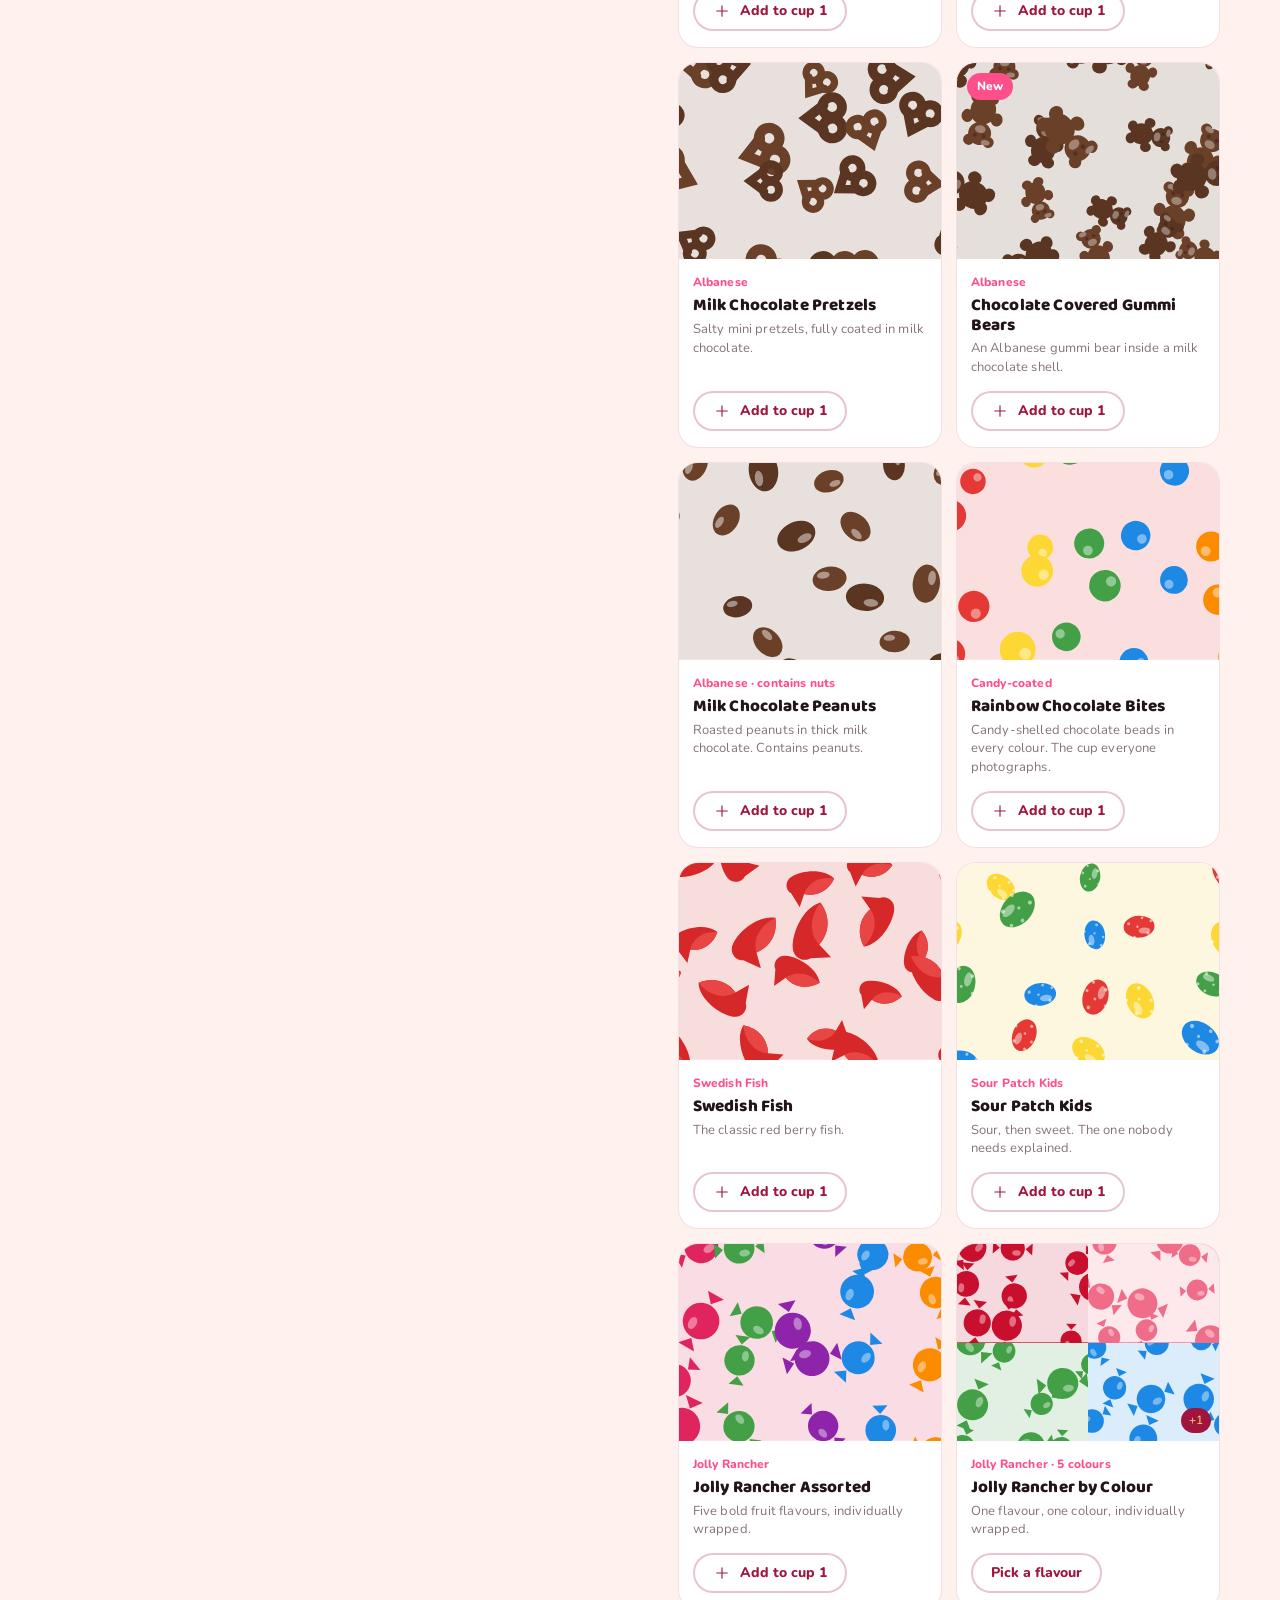
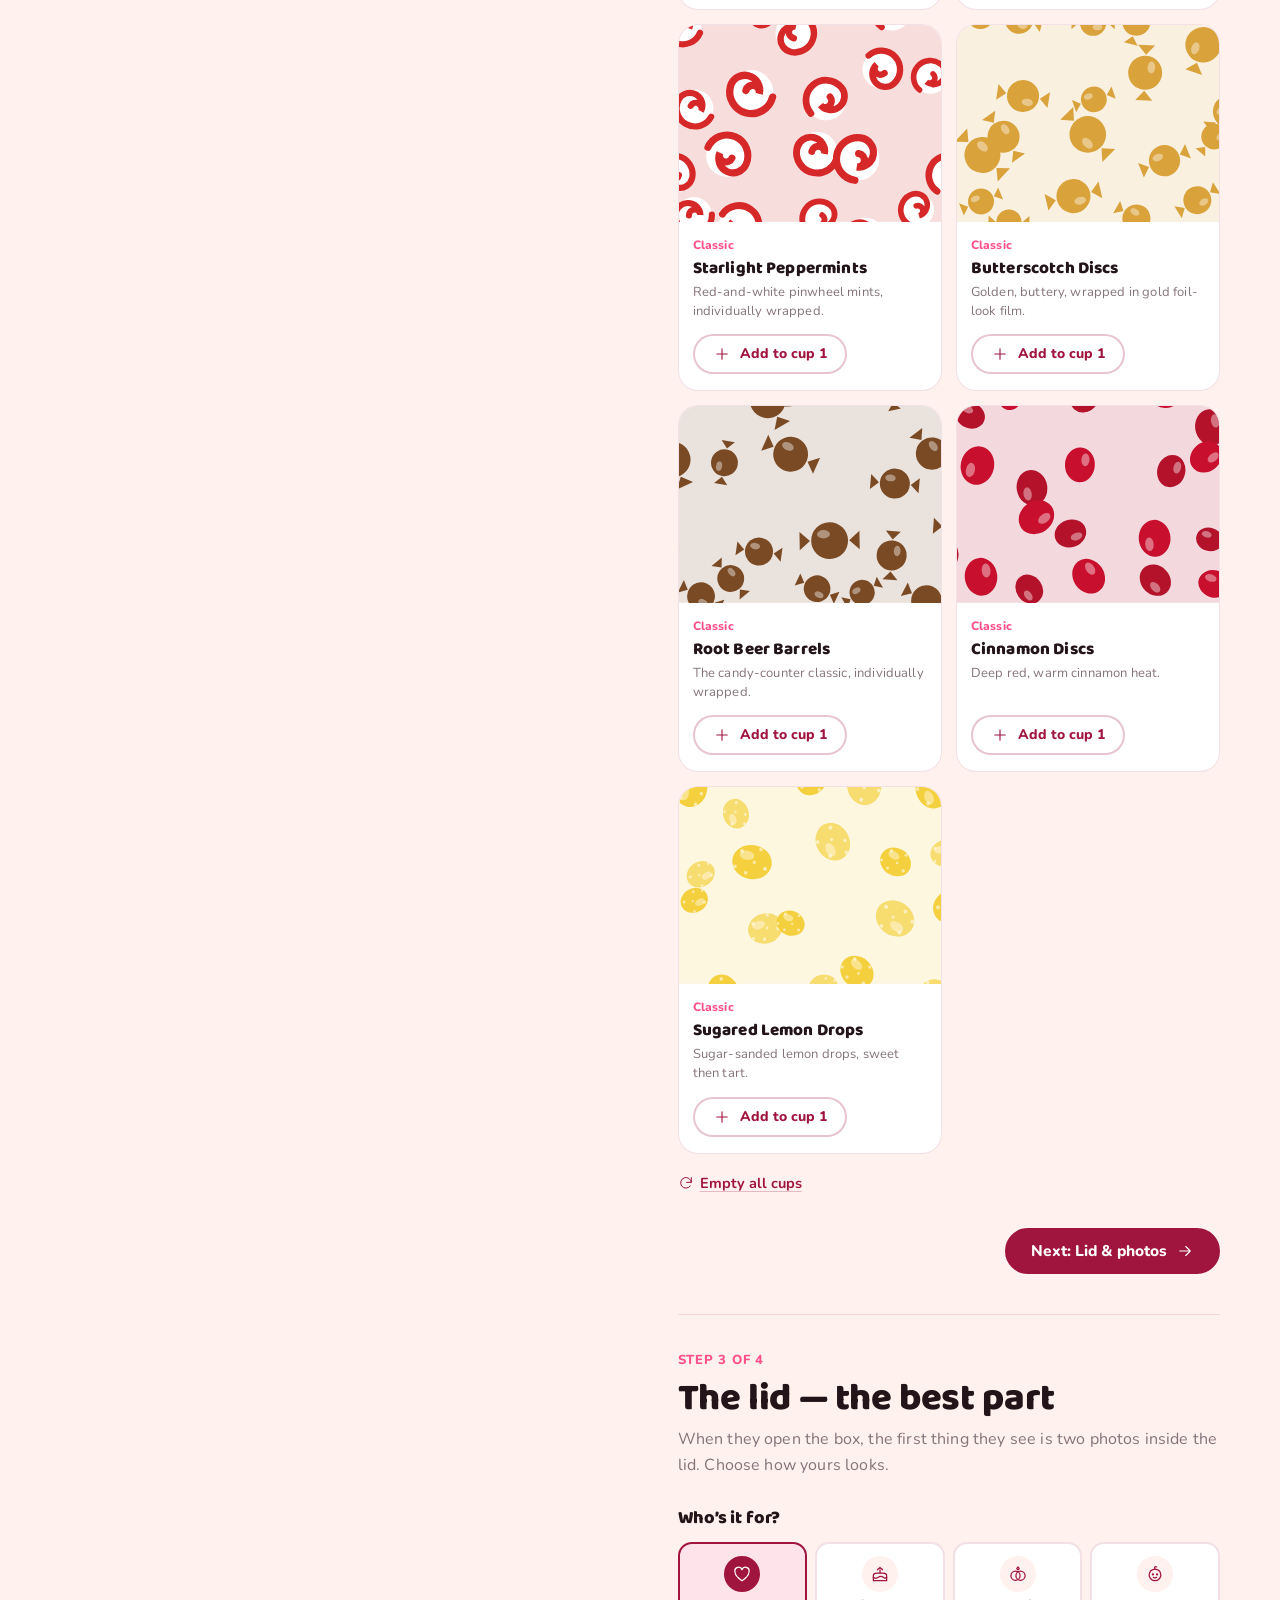
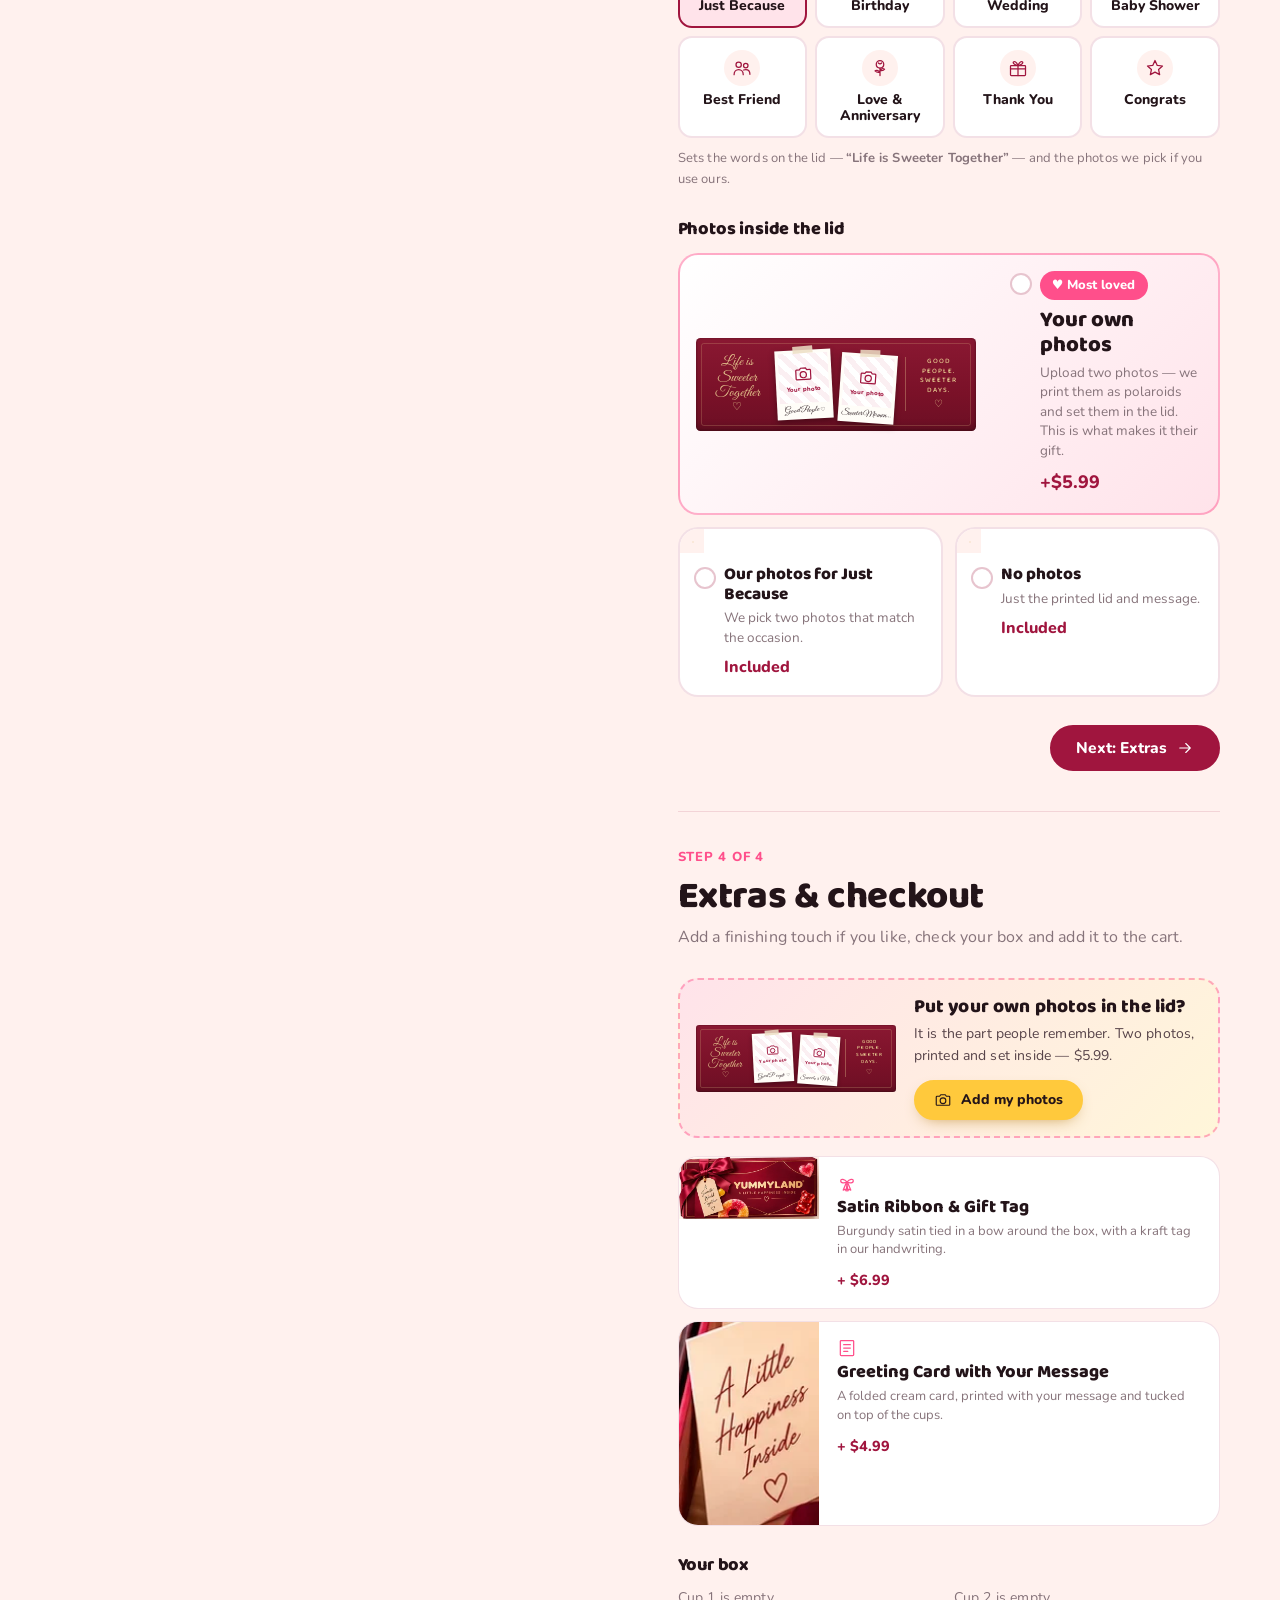
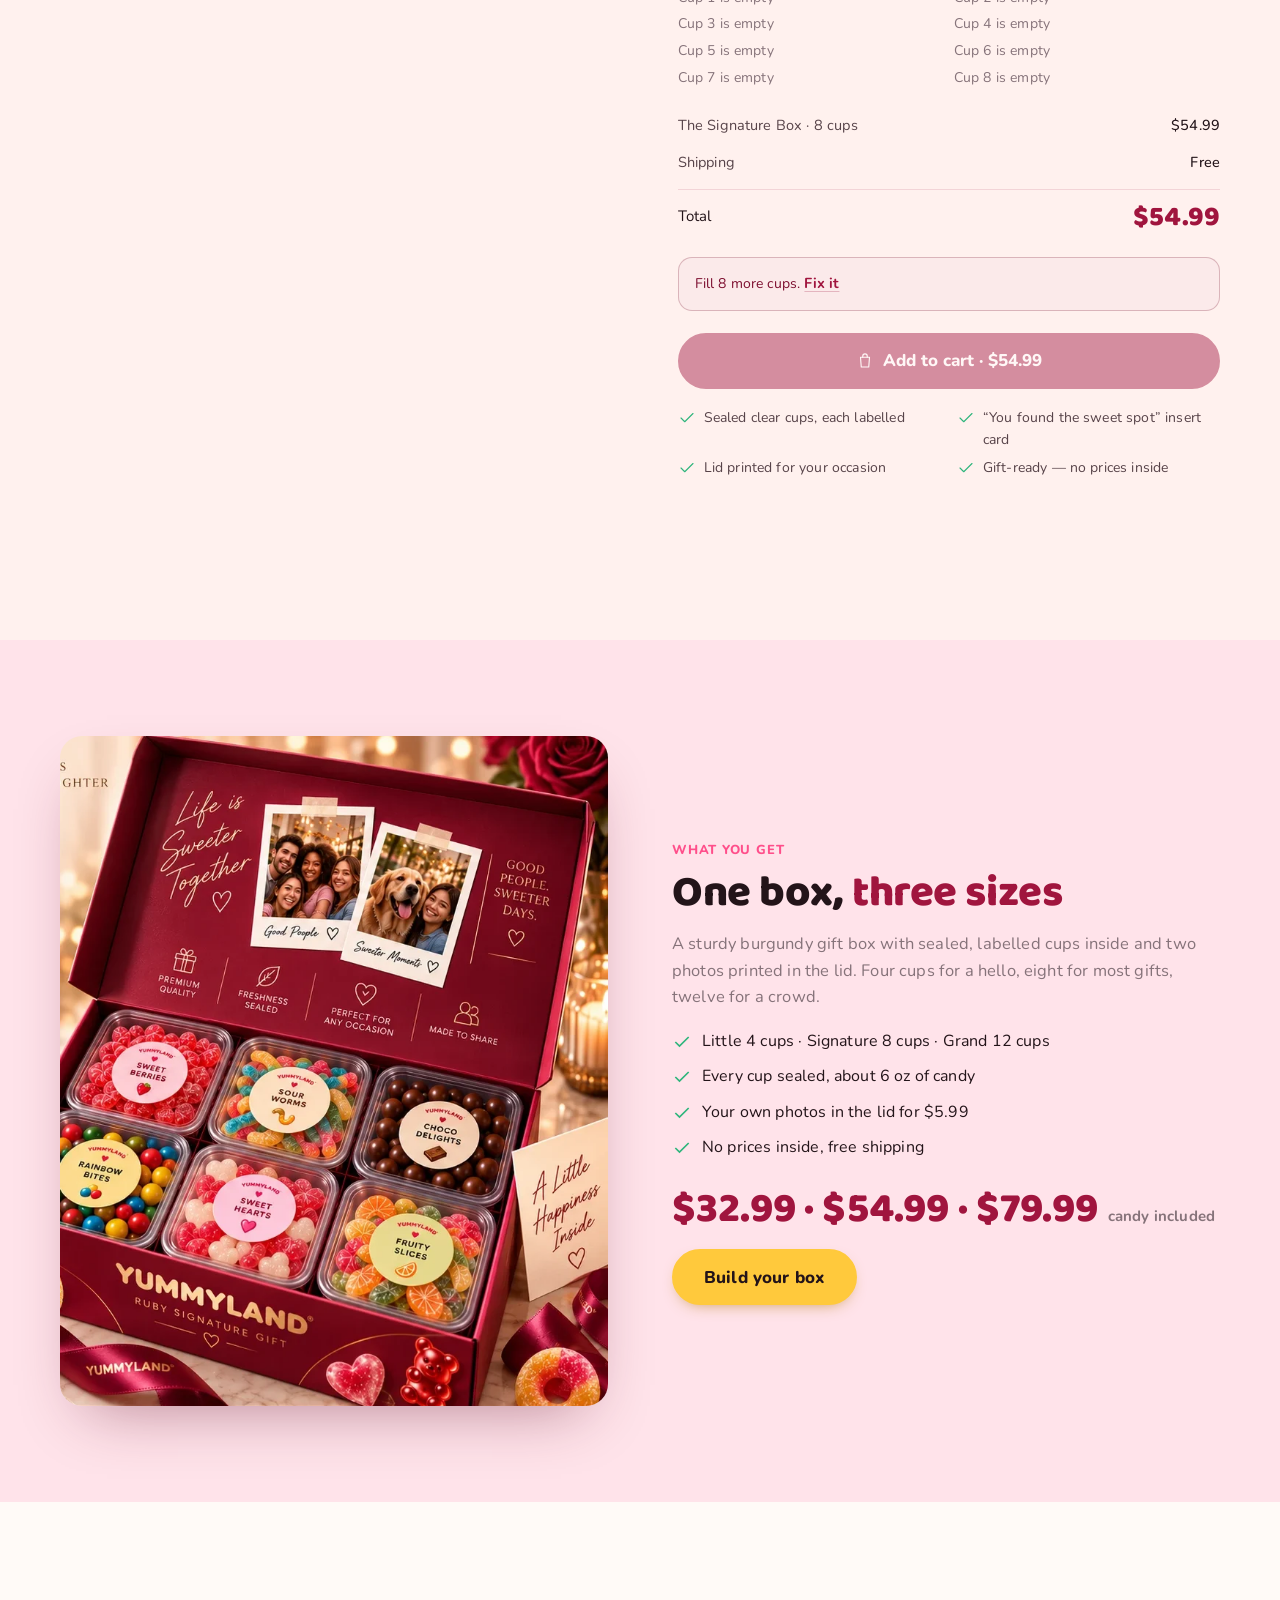
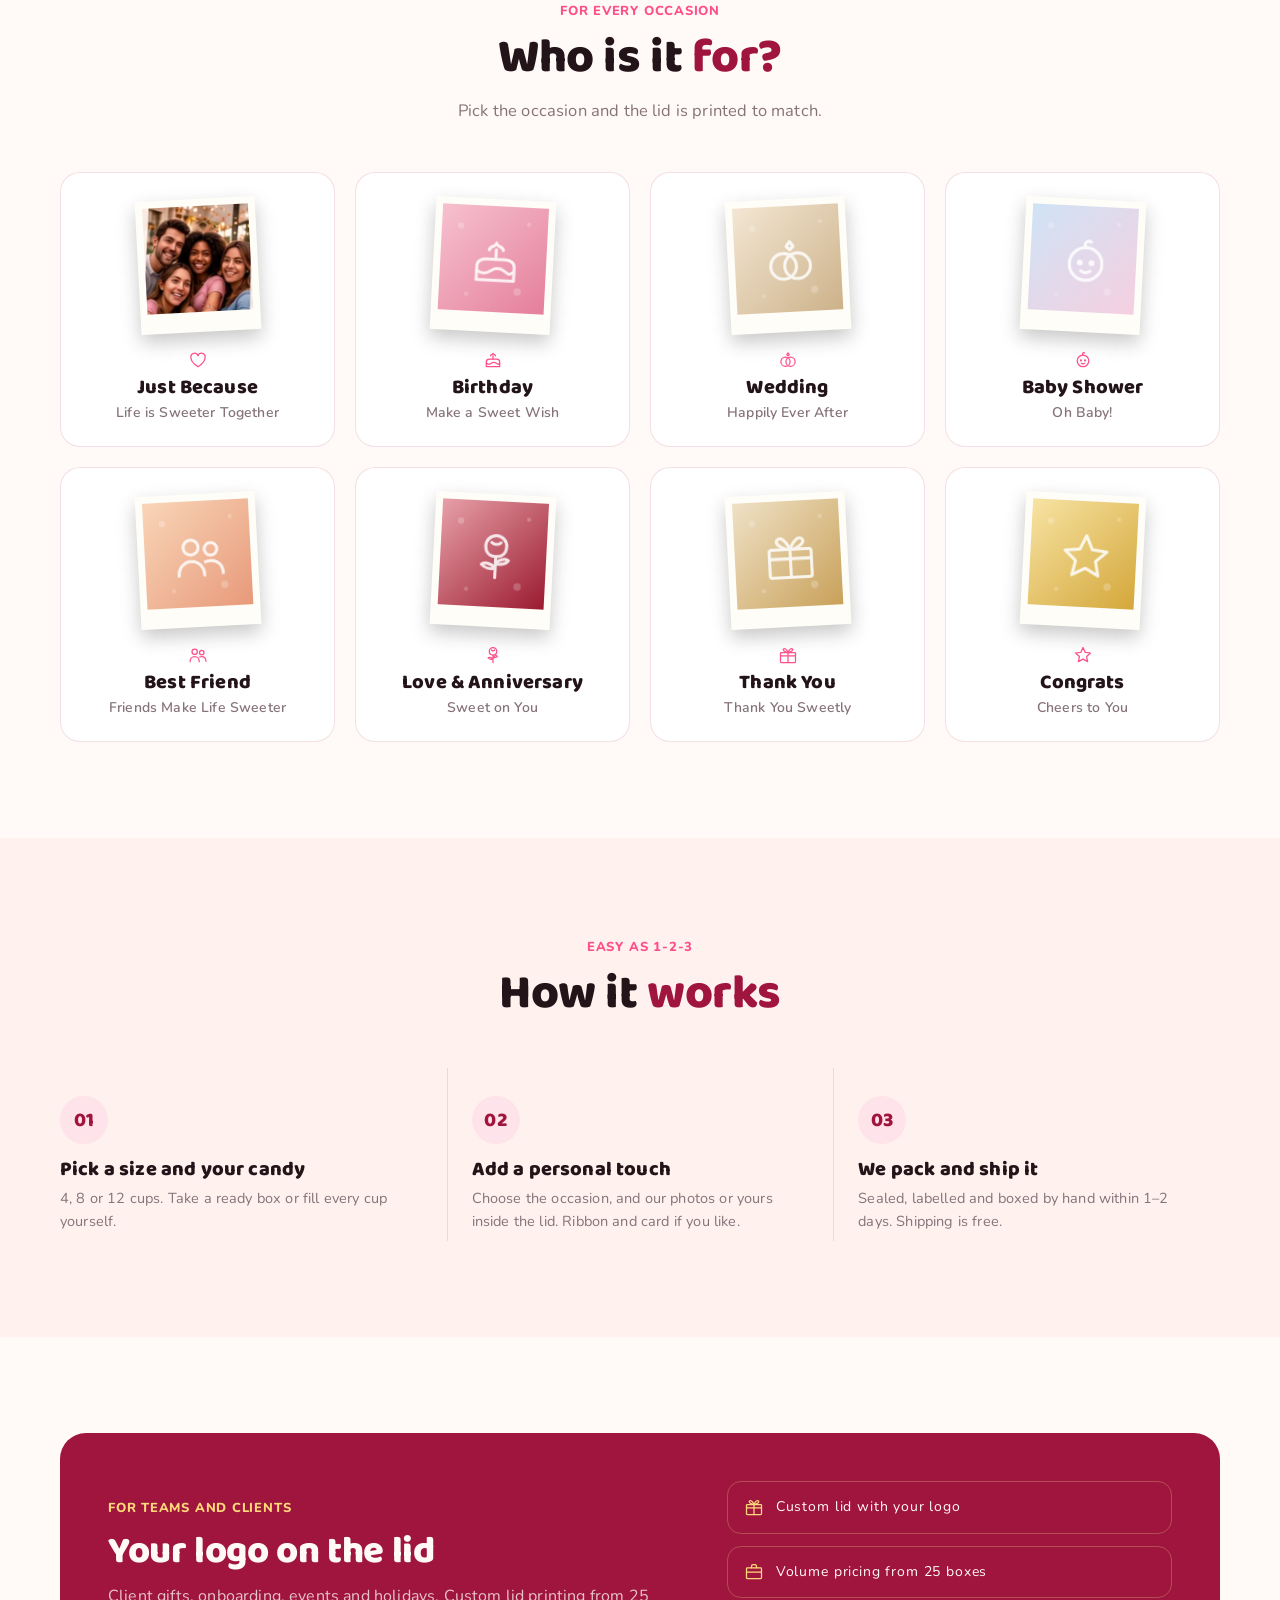
==== commit 7b483761: "Three box sizes and a builder that scrolls down the page The Ruby Gift Box now comes in three sizes " ====
--- a/index.html
+++ b/index.html
@@ -4,9 +4,9 @@
 <meta charset="utf-8">
 <meta name="viewport" content="width=device-width, initial-scale=1">
 <title>Yummyland — Candy Gift Boxes, Filled Your Way</title>
-<meta name="description" content="Candy gift boxes with six cups of Albanese gummies, chocolate and classics. Pick a ready box or fill it yourself, and add your own photos inside the lid. Free shipping.">
+<meta name="description" content="Candy gift boxes with 4, 8 or 12 cups of Albanese gummies, chocolate and classics. Pick a ready box or fill it yourself, and add your own photos inside the lid. Free shipping.">
 <meta property="og:title" content="Yummyland — Candy Gift Boxes, Filled Your Way">
-<meta property="og:description" content="Candy gift boxes with six cups of Albanese gummies, chocolate and classics. Pick a ready box or fill it yourself, and add your own photos inside the lid. Free shipping.">
+<meta property="og:description" content="Candy gift boxes with 4, 8 or 12 cups of Albanese gummies, chocolate and classics. Pick a ready box or fill it yourself, and add your own photos inside the lid. Free shipping.">
 <meta property="og:type" content="website">
 <link rel="icon" href="assets/img/favicon.svg" type="image/svg+xml">
 <link rel="apple-touch-icon" href="assets/img/apple-touch-icon.png">
@@ -21,9 +21,9 @@
 <meta name="twitter:image" content="https://yummylandcandy.com/assets/img/og.jpg">
 <link rel="preload" href="assets/fonts/nunito.woff2" as="font" type="font/woff2" crossorigin>
 <link rel="preload" href="assets/fonts/baloo2.woff2" as="font" type="font/woff2" crossorigin>
-<link rel="stylesheet" href="assets/css/style.css?v=c1de62e4">
+<link rel="stylesheet" href="assets/css/style.css?v=41b25506">
 <!-- JSONLD:START -->
-<script type="application/ld+json">{"@context":"https://schema.org","@graph":[{"@type":"Organization","@id":"https://yummylandcandy.com/#org","name":"Yummyland","url":"https://yummylandcandy.com/","logo":"https://yummylandcandy.com/assets/img/apple-touch-icon.png","image":"https://yummylandcandy.com/assets/img/og.jpg","description":"Premium candy gift boxes: six cups of Albanese gummies and chocolate, with a lid printed for the occasion.","email":"hello@yummylandcandy.com","telephone":"+1-833-986-6526","address":{"@type":"PostalAddress","addressLocality":"Los Angeles","addressRegion":"CA","addressCountry":"US"},"sameAs":["https://instagram.com/yummylandcandy","https://tiktok.com/@yummylandcandy","https://facebook.com/yummylandcandy"]},{"@type":"WebSite","@id":"https://yummylandcandy.com/#website","url":"https://yummylandcandy.com/","name":"Yummyland","publisher":{"@id":"https://yummylandcandy.com/#org"}},{"@type":"Product","name":"Ruby Signature Gift Box","sku":"YL-RUBY-SIGNATURE","description":"A 12.75 × 6.5 × 3.75 in gift box with 6 sealed cups of candy you choose and a lid printed for the occasion — with your own photos if you like.","image":["https://yummylandcandy.com/assets/img/hero-box.jpg","https://yummylandcandy.com/assets/img/box-open.webp"],"brand":{"@type":"Brand","name":"Yummyland"},"offers":{"@type":"Offer","priceCurrency":"USD","price":"54.99","availability":"https://schema.org/InStock","url":"https://yummylandcandy.com/"}}]}</script>
+<script type="application/ld+json">{"@context":"https://schema.org","@graph":[{"@type":"Organization","@id":"https://yummylandcandy.com/#org","name":"Yummyland","url":"https://yummylandcandy.com/","logo":"https://yummylandcandy.com/assets/img/apple-touch-icon.png","image":"https://yummylandcandy.com/assets/img/og.jpg","description":"Premium candy gift boxes: six cups of Albanese gummies and chocolate, with a lid printed for the occasion.","email":"hello@yummylandcandy.com","telephone":"+1-833-986-6526","address":{"@type":"PostalAddress","addressLocality":"Los Angeles","addressRegion":"CA","addressCountry":"US"},"sameAs":["https://instagram.com/yummylandcandy","https://tiktok.com/@yummylandcandy","https://facebook.com/yummylandcandy"]},{"@type":"WebSite","@id":"https://yummylandcandy.com/#website","url":"https://yummylandcandy.com/","name":"Yummyland","publisher":{"@id":"https://yummylandcandy.com/#org"}},{"@type":"Product","name":"Ruby Gift Box","description":"A rigid burgundy gift box with 4, 8 or 12 sealed cups of candy you choose and a lid printed for the occasion — with your own photos if you like.","image":["https://yummylandcandy.com/assets/img/hero-box.jpg","https://yummylandcandy.com/assets/img/box-open.webp"],"brand":{"@type":"Brand","name":"Yummyland"},"offers":{"@type":"AggregateOffer","priceCurrency":"USD","lowPrice":"32.99","highPrice":"79.99","offerCount":3,"availability":"https://schema.org/InStock","url":"https://yummylandcandy.com/"}}]}</script>
 <!-- JSONLD:END -->
 </head>
 <body>
@@ -35,16 +35,16 @@
   <div class="wrap hero__in">
     <div>
       <span class="eyebrow">Candy gift boxes</span>
-      <h1>Six cups of candy,<em>filled your way.</em></h1>
-      <p class="hero__lede">Albanese gummies, chocolate and classics in a gift-ready box. Pick one of our
-        ready boxes or fill every cup yourself — and put your own photos inside the lid.</p>
+      <h1>A candy gift box,<em>filled your way.</em></h1>
+      <p class="hero__lede">Albanese gummies, chocolate and classics in a gift-ready box — 4, 8 or 12 cups.
+        Pick one of our ready boxes or fill every cup yourself, and put your own photos inside the lid.</p>
       <div class="hero__cta">
         <a class="btn btn--lg btn--gold" href="#builder">Build your box</a>
         <a class="btn btn--lg btn--light" href="#collections">Shop ready boxes</a>
       </div>
       <div class="hero__facts">
-        <div><b>6 cups</b>about 2¼ lb of candy</div>
-        <div><b id="hero-price">$54.99</b>any box</div>
+        <div><b>4 · 8 · 12</b>cups to choose from</div>
+        <div><b id="hero-price">from $32.99</b>candy included</div>
         <div><b>Free</b>shipping</div>
       </div>
     </div>
@@ -65,7 +65,7 @@
     <div class="section__head">
       <span class="eyebrow">Ready to send</span>
       <h2>Our <em>ready boxes</em></h2>
-      <p>Six cups picked for you. Add one to the cart as it is, or tap Personalise to swap a cup or add your photos.</p>
+      <p>Candy picked for you, in any of the three sizes. Choose a size and personalise it, or quick-add the Signature Box as it is.</p>
     </div>
     <div id="collection-list"></div>
     <div class="center" style="margin-top:32px"><a class="btn btn--line btn--lg" href="boxes.html">See all ready boxes</a></div>
@@ -77,8 +77,8 @@
   <div class="wrap">
     <div class="builder__head">
       <span class="eyebrow">Build your box</span>
-      <h2>Six cups, <em>your candy</em></h2>
-      <p>Three quick steps: pick the candy, add a personal touch, check out.</p>
+      <h2>Your box, <em>your candy</em></h2>
+      <p>Pick a size, fill the cups, add photos to the lid — and it’s on its way.</p>
     </div>
   </div>
   <div class="bsteps-wrap"><div class="wrap" id="b-steps"></div></div>
@@ -94,15 +94,15 @@
     <img src="assets/img/box-open.webp" width="748" height="915" loading="lazy" alt="Inside the box: two photos in the lid above six labelled cups of candy">
     <div>
       <span class="eyebrow">What you get</span>
-      <h2>One box, <em>six cups</em></h2>
-      <p>A sturdy burgundy gift box with six sealed, labelled cups inside and two photos printed in the lid.</p>
+      <h2>One box, <em>three sizes</em></h2>
+      <p>A sturdy burgundy gift box with sealed, labelled cups inside and two photos printed in the lid. Four cups for a hello, eight for most gifts, twelve for a crowd.</p>
       <ul class="ticks">
-        <li><svg class="ico" viewBox="0 0 24 24" width="20" height="20" fill="none" stroke="currentColor" stroke-width="2"><path d="M20 6L9 17l-5-5"/></svg>Box size 12.75 × 6.5 × 3.75 in</li>
-        <li><svg class="ico" viewBox="0 0 24 24" width="20" height="20" fill="none" stroke="currentColor" stroke-width="2"><path d="M20 6L9 17l-5-5"/></svg>Six sealed cups, about 6 oz of candy each</li>
+        <li><svg class="ico" viewBox="0 0 24 24" width="20" height="20" fill="none" stroke="currentColor" stroke-width="2"><path d="M20 6L9 17l-5-5"/></svg>Little 4 cups · Signature 8 cups · Grand 12 cups</li>
+        <li><svg class="ico" viewBox="0 0 24 24" width="20" height="20" fill="none" stroke="currentColor" stroke-width="2"><path d="M20 6L9 17l-5-5"/></svg>Every cup sealed, about 6 oz of candy</li>
         <li><svg class="ico" viewBox="0 0 24 24" width="20" height="20" fill="none" stroke="currentColor" stroke-width="2"><path d="M20 6L9 17l-5-5"/></svg>Your own photos in the lid for $5.99</li>
         <li><svg class="ico" viewBox="0 0 24 24" width="20" height="20" fill="none" stroke="currentColor" stroke-width="2"><path d="M20 6L9 17l-5-5"/></svg>No prices inside, free shipping</li>
       </ul>
-      <div class="price-tag"><b id="show-price">$54.99</b><span>any box, candy included</span></div><br>
+      <div class="price-tag"><b id="show-price">$32.99 · $54.99 · $79.99</b><span>candy included</span></div><br>
       <a class="btn btn--lg btn--gold" href="#builder">Build your box</a>
     </div>
   </div>
@@ -156,18 +156,19 @@
 
 <script src="assets/js/config.js?v=2c876a3c"></script>
 <script src="assets/js/photos.js?v=dfa1c736"></script>
-<script src="assets/js/art.js?v=f2d259d2"></script>
-<script src="assets/js/data.js?v=87d17553"></script>
-<script src="assets/js/store.js?v=6067e0ad"></script>
-<script src="assets/js/analytics.js?v=e8144539"></script>
+<script src="assets/js/art.js?v=40178e76"></script>
+<script src="assets/js/data.js?v=a7576953"></script>
+<script src="assets/js/store.js?v=406d2927"></script>
+<script src="assets/js/analytics.js?v=6bed0f49"></script>
 <script src="assets/js/site.js?v=2930316f"></script>
-<script src="assets/js/pages.js?v=ddfc43b8"></script>
-<script src="assets/js/builder.js?v=319219c9"></script>
+<script src="assets/js/pages.js?v=4a417e43"></script>
+<script src="assets/js/builder.js?v=e9d2f53b"></script>
 <script>
   YL.boot('chrome', function () { YL.initChrome('build'); });
   YL.boot('builder', function () { YL.initBuilder(); });
   YL.boot('prices', function () {
-    ['hero-price', 'show-price'].forEach(function (id) { document.getElementById(id).textContent = YL.money(YL.BOX.price); });
+    document.getElementById('hero-price').textContent = 'from ' + YL.money(YL.SIZES[0].price);
+    document.getElementById('show-price').textContent = YL.SIZES.map(function (s) { return YL.money(s.price); }).join(' · ');
   });
   YL.boot('trust bar', function () { YL.renderTrust('#trust'); });
   YL.boot('collections', function () { YL.renderCollections('#collection-list', YL.COLLECTIONS.slice(0, 6)); });
--- a/assets/css/style.css
+++ b/assets/css/style.css
@@ -300,18 +300,50 @@
 
 .builder__grid { display: grid; grid-template-columns: minmax(0, 1.05fr) minmax(0, 1fr); gap: 48px; align-items: start; }
 .bprev { position: sticky; top: 140px; }
+.strip { display: none; }
+.bprev__body { display: block; }
+
+/* sections stacked down the page */
+.bsec { padding: 8px 0 40px; margin-bottom: 24px; border-bottom: 1px solid var(--line); scroll-margin-top: 150px; }
+.bsec:last-child { border-bottom: 0; }
+.bsec__n { display: inline-block; font: 800 13px/1.2 var(--sans); letter-spacing: .06em; text-transform: uppercase; color: var(--pink); }
+
+/* size cards */
+.sizes { display: grid; grid-template-columns: repeat(3, 1fr); gap: 12px; }
+.sizecard { position: relative; display: flex; flex-direction: column; align-items: center; gap: 4px; padding: 22px 14px 18px; text-align: center;
+  background: #fff; border: 2px solid var(--line); border-radius: var(--r-lg); transition: border-color .15s, box-shadow .15s, transform .15s; }
+.sizecard:hover { border-color: var(--pink); transform: translateY(-2px); }
+.sizecard.is-on { border-color: var(--ruby); box-shadow: 0 0 0 3px rgba(160, 21, 62, .12); background: linear-gradient(180deg, #fff, var(--blush)); }
+.sizecard--pop { border-color: rgba(255, 79, 139, .5); }
+.sizecard__badge { position: absolute; top: -12px; left: 50%; transform: translateX(-50%); white-space: nowrap; padding: 4px 12px; border-radius: 999px; background: var(--pink); color: #fff; font-size: 12.5px; font-weight: 800; }
+.sizecard__tray { display: grid; gap: 3px; padding: 6px; border-radius: 8px; background: var(--ruby); margin-bottom: 8px; }
+.sizecard__tray i { display: block; width: 14px; height: 11px; border-radius: 3px; background: rgba(255, 255, 255, .85); }
+.sizecard > b { font: 800 19px/1.15 var(--serif); }
+.sizecard__cups { font-weight: 800; color: var(--ruby); }
+.sizecard__serves { font-size: 13.5px; color: var(--ink-50); }
+.sizecard__price { font: 800 26px/1.1 var(--serif); color: var(--ink); margin-top: 6px; }
+.sizecard > small { font-size: 13px; color: var(--ink-50); line-height: 1.4; margin-top: 2px; }
+.sizecard__radio { position: absolute; top: 12px; right: 12px; width: 22px; height: 22px; border-radius: 50%; border: 2px solid var(--line-gold); background: #fff; }
+.sizecard.is-on .sizecard__radio { border-color: var(--ruby); background: var(--ruby); box-shadow: inset 0 0 0 5px #fff; }
+.sizes + .muted { margin-top: 14px; }
+
+/* phone strip mini tray */
+.mini { display: grid; gap: 3px; flex: 0 0 auto; }
+.mini__cup { width: 22px; height: 16px; padding: 0; border: 0; border-radius: 3px; overflow: hidden; background: var(--paper); display: grid; place-items: center; font: 800 9px/1 var(--sans); color: var(--ruby); }
+.mini__cup img, .mini__cup svg { width: 100%; height: 100%; object-fit: cover; }
+.mini__cup.is-empty { border: 1px dashed var(--line-gold); background: #fff; }
+.mini__cup.is-selected { box-shadow: 0 0 0 2px var(--gold); }
 .bprev__bar { display: flex; align-items: center; justify-content: space-between; gap: 16px; margin-top: 18px; padding: 16px 20px; background: var(--white); border: 1px solid var(--line); border-radius: var(--r-lg); }
 .bprev__label { display: block; font: 800 19px/1.1 var(--serif); color: var(--ruby); }
 .bprev__meta { display: block; font-size: 12.5px; color: var(--ink-50); letter-spacing: .04em; margin-top: 3px; }
 .bprev__price { font: 800 30px/1 var(--serif); color: var(--ruby); }
 .bprev__sel { margin-top: 12px; padding: 12px 16px; border-radius: var(--r); background: rgba(201, 161, 90, .14); border: 1px solid var(--line-gold); font-size: 14px; color: var(--ruby-deep); }
 
-.bstep { min-height: 360px; }
 .bstep__title { font-size: clamp(28px, 3vw, 38px); margin: 6px 0 8px; color: var(--ink); }
 .bstep__lede { color: var(--ink-50); margin-bottom: 28px; max-width: 560px; }
 .sub { font: 800 18px/1.3 var(--serif); color: var(--ink); margin: 28px 0 12px; }
 .sub .muted { font: 600 14px var(--sans); }
-.bnav { display: flex; justify-content: space-between; align-items: center; gap: 12px; margin-top: 36px; padding-top: 24px; border-top: 1px solid var(--line); }
+.bnav { display: flex; justify-content: flex-end; margin-top: 28px; }
 
 /* occasion picker */
 .occ-grid { display: grid; grid-template-columns: repeat(4, 1fr); gap: 8px; }
@@ -416,7 +448,6 @@
 .collage__cell { overflow: hidden; }
 .collage__cell img, .collage__cell svg { width: 100%; height: 100%; object-fit: cover; }
 .collage__more { position: absolute; right: 8px; bottom: 8px; padding: 3px 8px; border-radius: 999px; background: var(--ruby); color: var(--gold-2); font-size: 12px; }
-.tray-mobile { display: none; }
 
 /* group picker */
 .modal { position: fixed; inset: 0; z-index: 90; display: grid; place-items: center; padding: 20px; background: rgba(42, 20, 24, .55); backdrop-filter: blur(4px); animation: fade .2s; }
@@ -524,8 +555,10 @@
 .col-card__cups li { display: flex; align-items: center; gap: 7px; }
 .col-card__cups i, .tags i { width: 9px; height: 9px; border-radius: 50%; flex: none; box-shadow: inset 0 0 0 1px rgba(0, 0, 0, .1); }
 .col-card__foot { display: flex; justify-content: space-between; align-items: center; gap: 10px; margin-top: auto; padding-top: 18px; flex-wrap: wrap; }
-.col-card__btns { display: flex; gap: 8px; }
+.col-card__btns { display: flex; gap: 8px; flex-wrap: wrap; }
+.col-card__btns .btn { white-space: normal; }
 .price { font: 800 26px/1 var(--serif); color: var(--ruby); }
+.price small { font: 700 13px/1 var(--sans); color: var(--ink-50); }
 
 .occs { display: grid; grid-template-columns: repeat(4, 1fr); gap: 20px; }
 .occ-card { display: flex; flex-direction: column; align-items: center; text-align: center; gap: 6px; padding: 26px 18px 24px; text-decoration: none; background: var(--white); border: 1px solid var(--line); border-radius: var(--r-lg); transition: all .25s var(--ease); }
@@ -689,8 +722,28 @@
   .trust { grid-template-columns: 1fr 1fr; }
   .trust__item:nth-child(3) { border-left: 0; }
   .trust__item:nth-child(n+3) { border-top: 1px solid var(--line); }
-  .builder__grid { grid-template-columns: minmax(0, 1fr); gap: 28px; }
-  .bprev { position: static; }
+  .builder__grid { grid-template-columns: minmax(0, 1fr); gap: 20px; }
+  /* the preview folds into a sticky strip under the step bar; a tap opens the box */
+  .bprev { position: sticky; top: 126px; z-index: 25; margin: 0 -16px; background: rgba(255, 241, 238, .97); backdrop-filter: blur(8px); border-bottom: 1px solid var(--line); }
+  .strip { display: flex; align-items: center; gap: 12px; width: 100%; padding: 8px 16px; cursor: pointer; }
+  .strip__btn { flex: 1; display: flex; align-items: center; gap: 12px; min-width: 0; padding: 0; border: 0; background: none; text-align: left; }
+  .strip__txt { display: flex; flex-direction: column; line-height: 1.15; min-width: 0; }
+  .strip__txt b { font-size: 15px; }
+  .strip__txt small { font-size: 12px; color: var(--ink-50); white-space: nowrap; overflow: hidden; text-overflow: ellipsis; }
+  .strip__price { margin-left: auto; font: 800 20px/1 var(--serif); color: var(--ruby); }
+  .strip__chev .ico { transition: transform .2s; }
+  .strip__btn[aria-expanded="true"] .strip__chev .ico { transform: rotate(180deg); }
+  .bprev__body { display: none; padding: 4px 16px 14px; max-height: calc(100vh - 200px); overflow: auto; }
+  .bprev__body.is-open { display: block; }
+  .bsec { scroll-margin-top: 200px; }
+  .sizes { grid-template-columns: 1fr; gap: 14px; }
+  .sizecard { flex-direction: row; flex-wrap: wrap; align-items: center; text-align: left; padding: 16px 44px 14px 14px; gap: 2px 12px; }
+  .sizecard__tray { margin: 0; }
+  .sizecard__tray i { width: 10px; height: 8px; }
+  .sizecard > b { flex: 1 1 auto; }
+  .sizecard__price { width: 100%; order: 5; margin-top: 4px; }
+  .sizecard > small { display: none; }
+  .sizecard__badge { left: auto; right: 44px; top: -11px; transform: none; }
   .showcase { grid-template-columns: 1fr; gap: 36px; }
   .reviews { grid-template-columns: 1fr; }
   .banner { grid-template-columns: 1fr; padding: 36px 28px; }
@@ -714,6 +767,8 @@
   .trust__item { padding: 16px 12px; gap: 10px; }
   .trust__item span { font-size: 12px; }
   .cols, .occs { grid-template-columns: 1fr; }
+  .col-card__foot { flex-direction: column; align-items: stretch; }
+  .col-card__btns { flex-direction: column; }
   .occs { grid-template-columns: 1fr 1fr; gap: 12px; }
   .occ-card { padding: 18px 10px; }
   .occ-card__pola { width: 92px; }
@@ -725,7 +780,7 @@
   .how__item { padding: 22px 0; }
 
   .builder { padding: 40px 0 64px; }
-  .bsteps-wrap { top: 62px; margin: 0 0 24px; }
+  .bsteps-wrap { top: 62px; margin: 0 0 12px; }
   .bsteps-wrap .wrap { padding: 0 4px; }
   .bsteps__btn { flex-direction: column; gap: 4px; padding: 10px 2px; font-size: 12.5px; }
   .bprev__bar { padding: 12px 14px; }
@@ -739,14 +794,6 @@
   .candy__body b { font-size: 16px; }
   .candy__body p { display: none; }
   .candy__body .btn { width: 100%; padding: 0 8px; margin-top: 6px; }
-  /* on a phone the big preview is far above the candy list, so the
-     candy step carries its own sticky tray of the six cups */
-  .tray-mobile { display: block; position: sticky; top: 124px; z-index: 20; margin: 0 -16px 8px; padding: 10px 16px; background: rgba(255, 241, 238, .96); backdrop-filter: blur(8px); border-bottom: 1px solid var(--line); }
-  .tray { container-type: inline-size; gap: 6px; padding: 8px; border-radius: 8px; background: var(--ruby); }
-  .tray .cup { aspect-ratio: 5 / 3; border-radius: 6px; border-width: 1px; }
-  .tray .cup__fill { inset: 2px; border-radius: 4px; }
-  .tray .cup__plus { font: 500 14px/1 var(--serif); }
-  .tray .cup.is-selected { box-shadow: 0 0 0 2px var(--gold-2); }
   .choice, .uploads, .fields--2 { grid-template-columns: 1fr; }
   .uploads { grid-template-columns: 1fr 1fr; }
   .touch { grid-template-columns: 96px 1fr; }
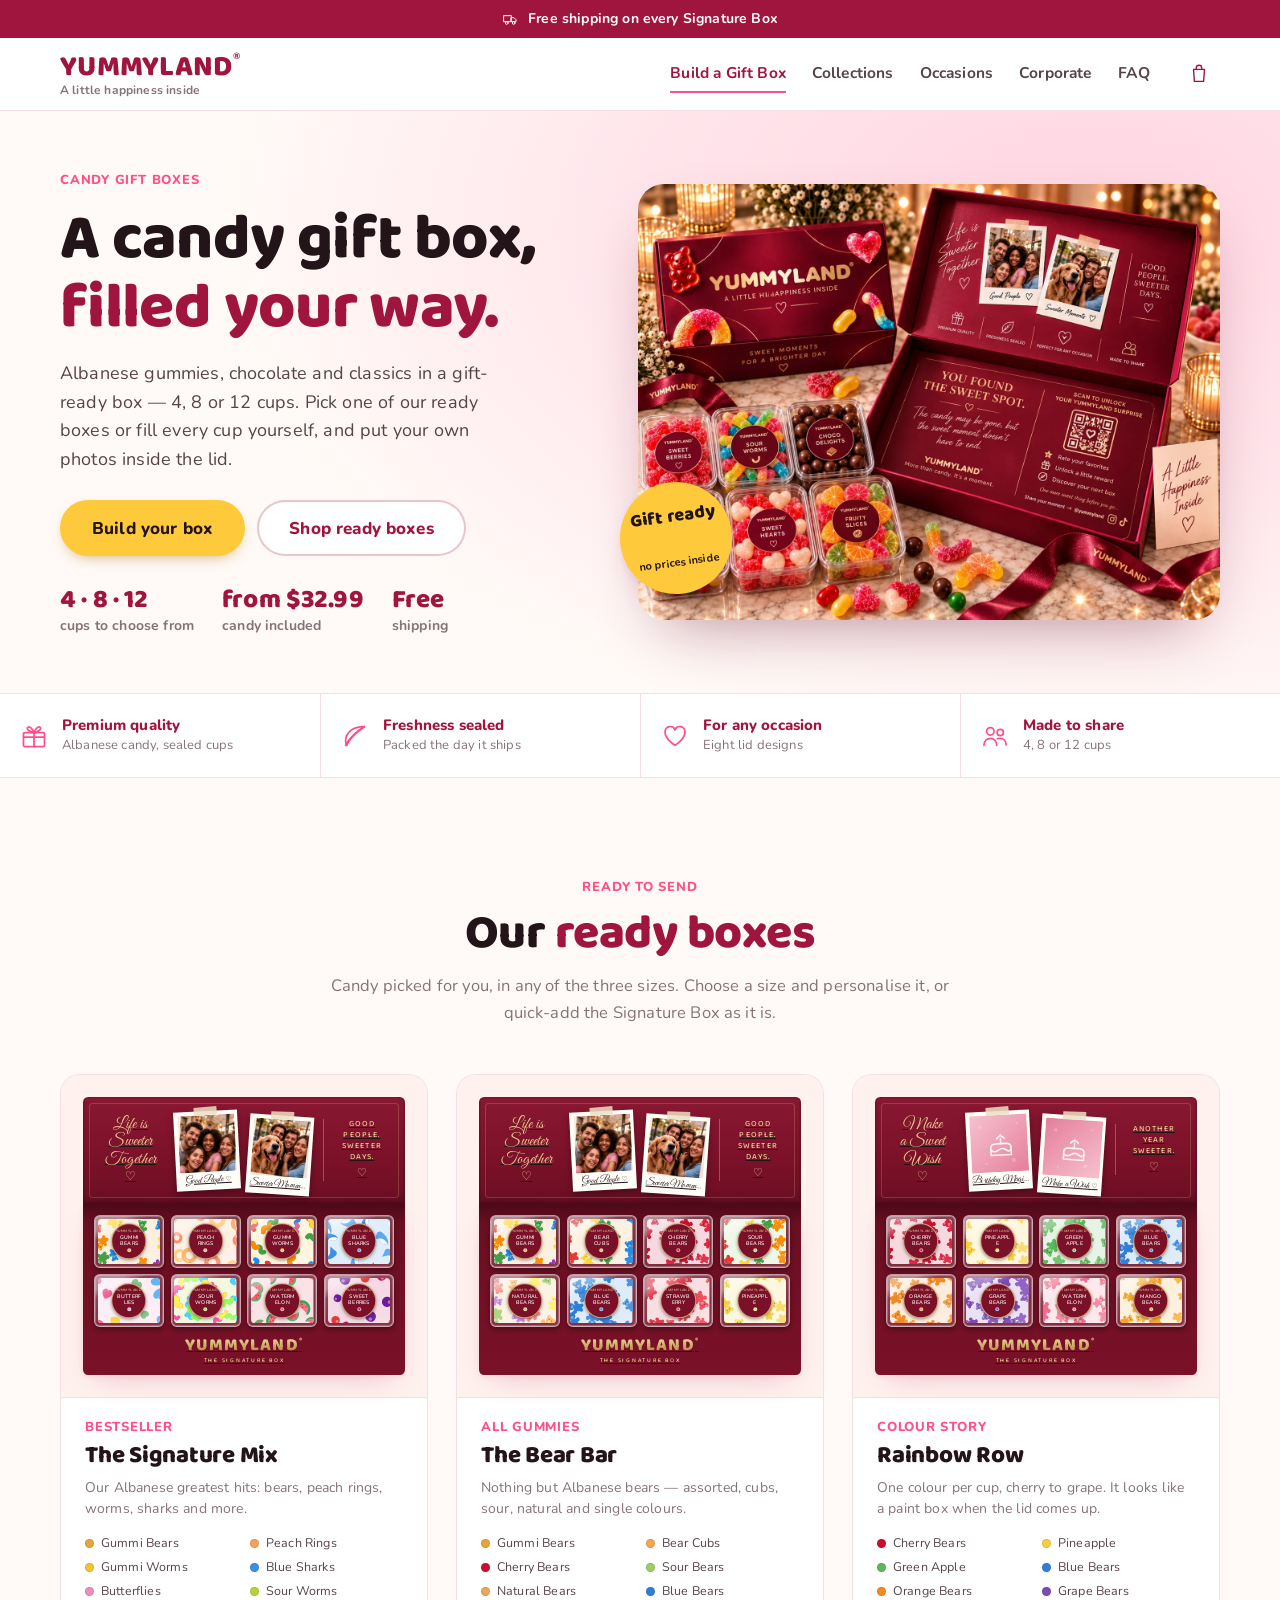
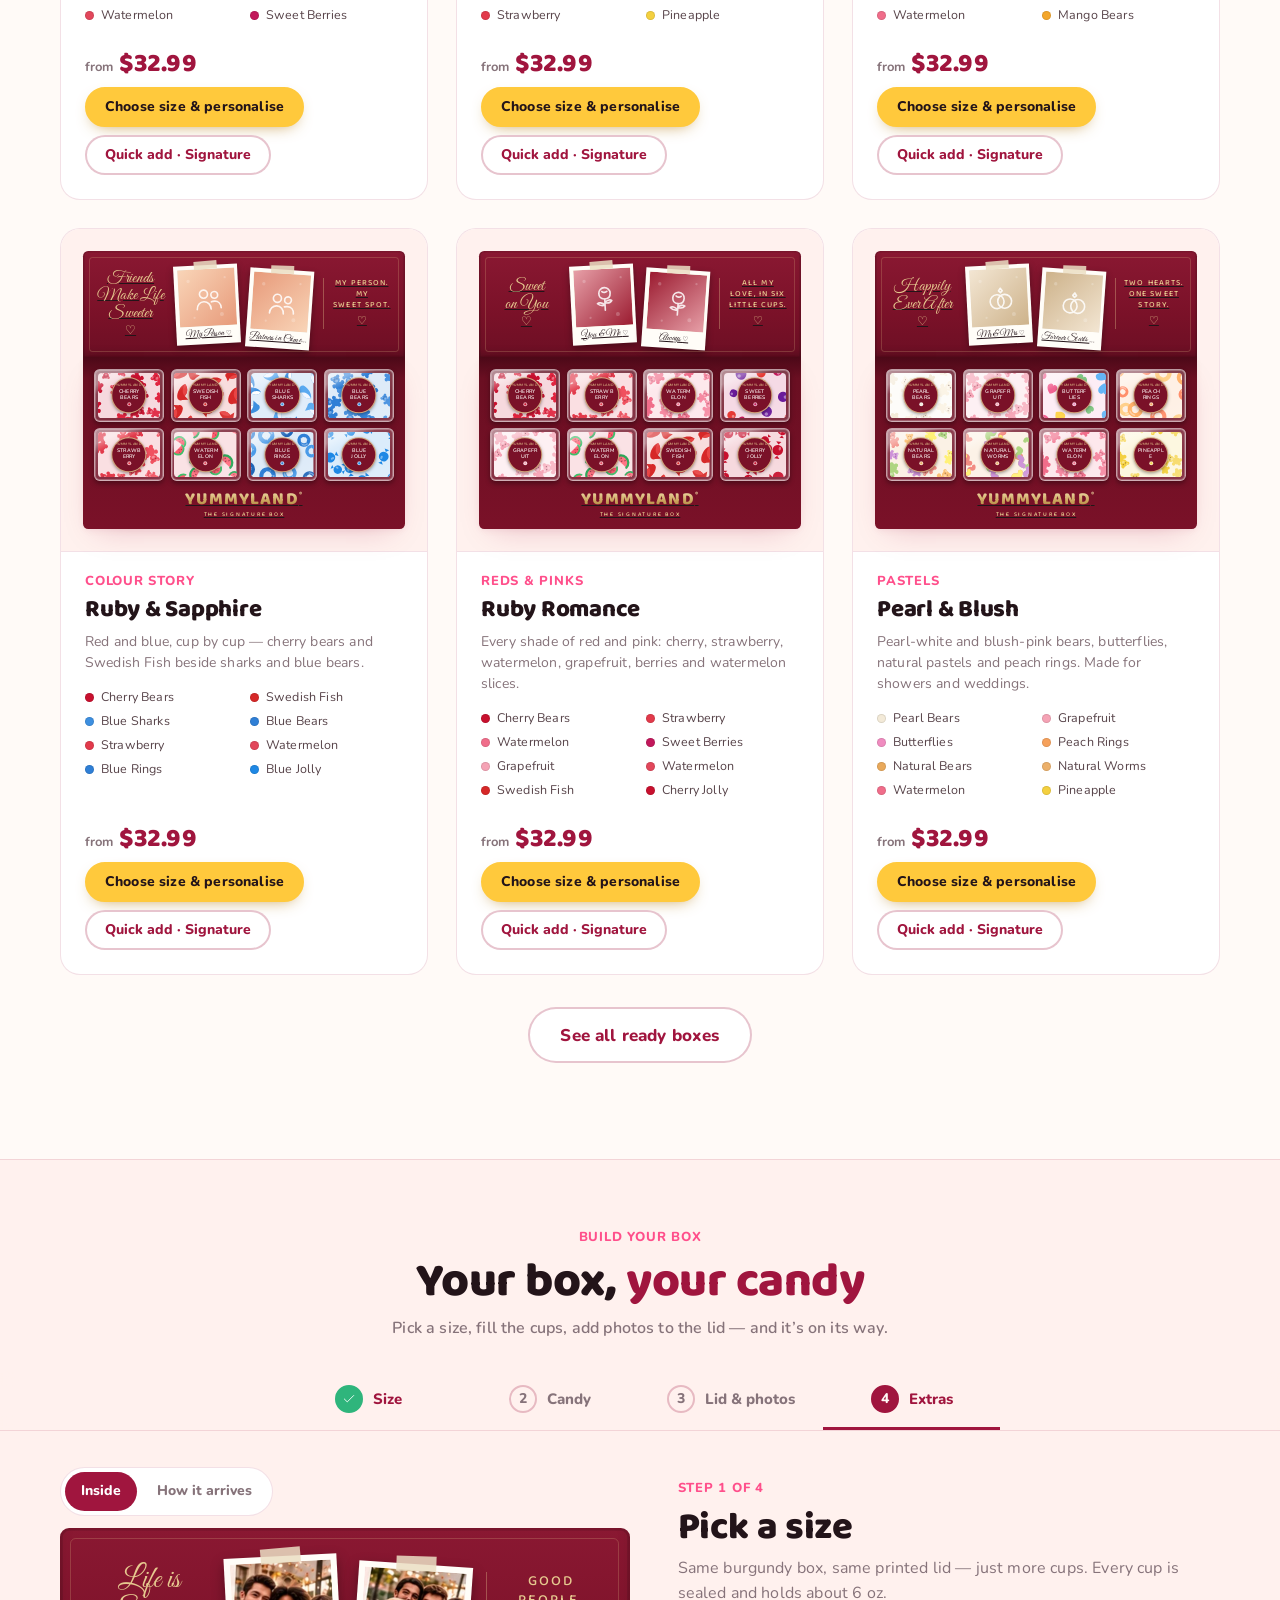
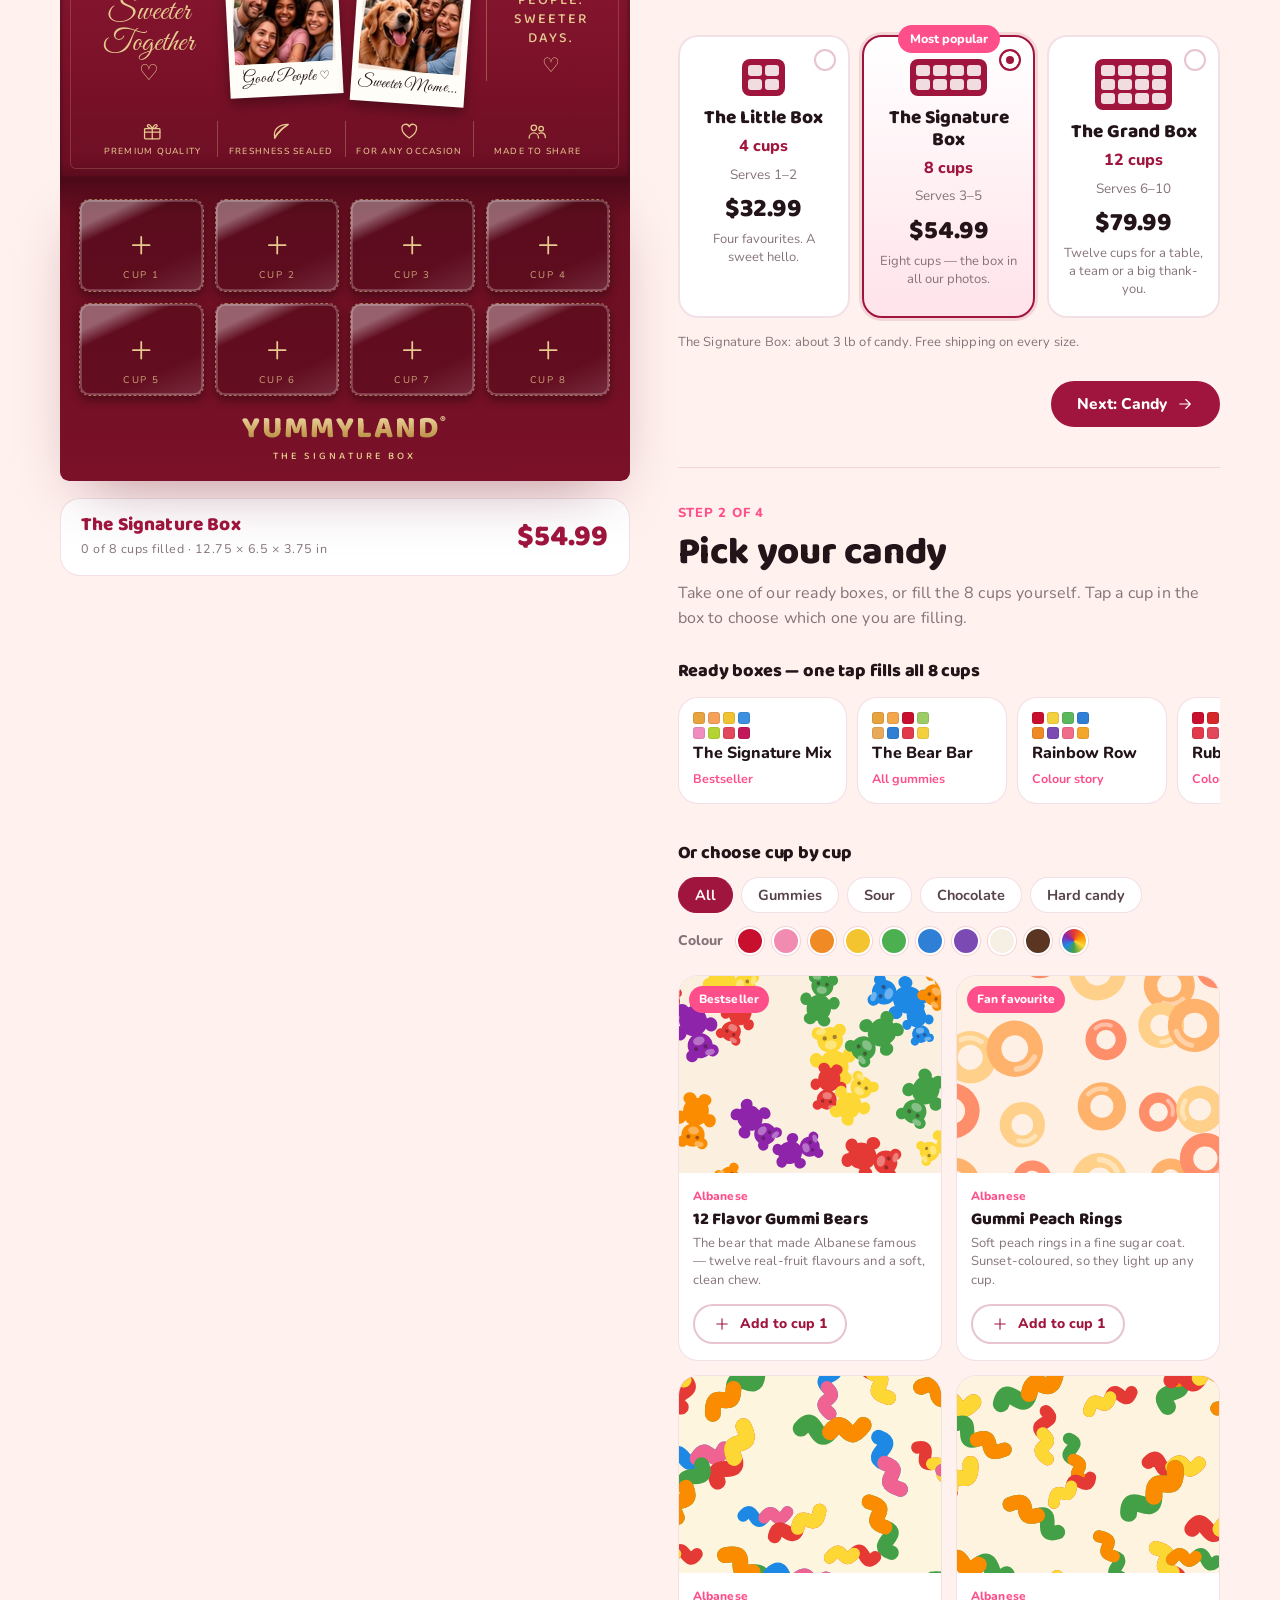
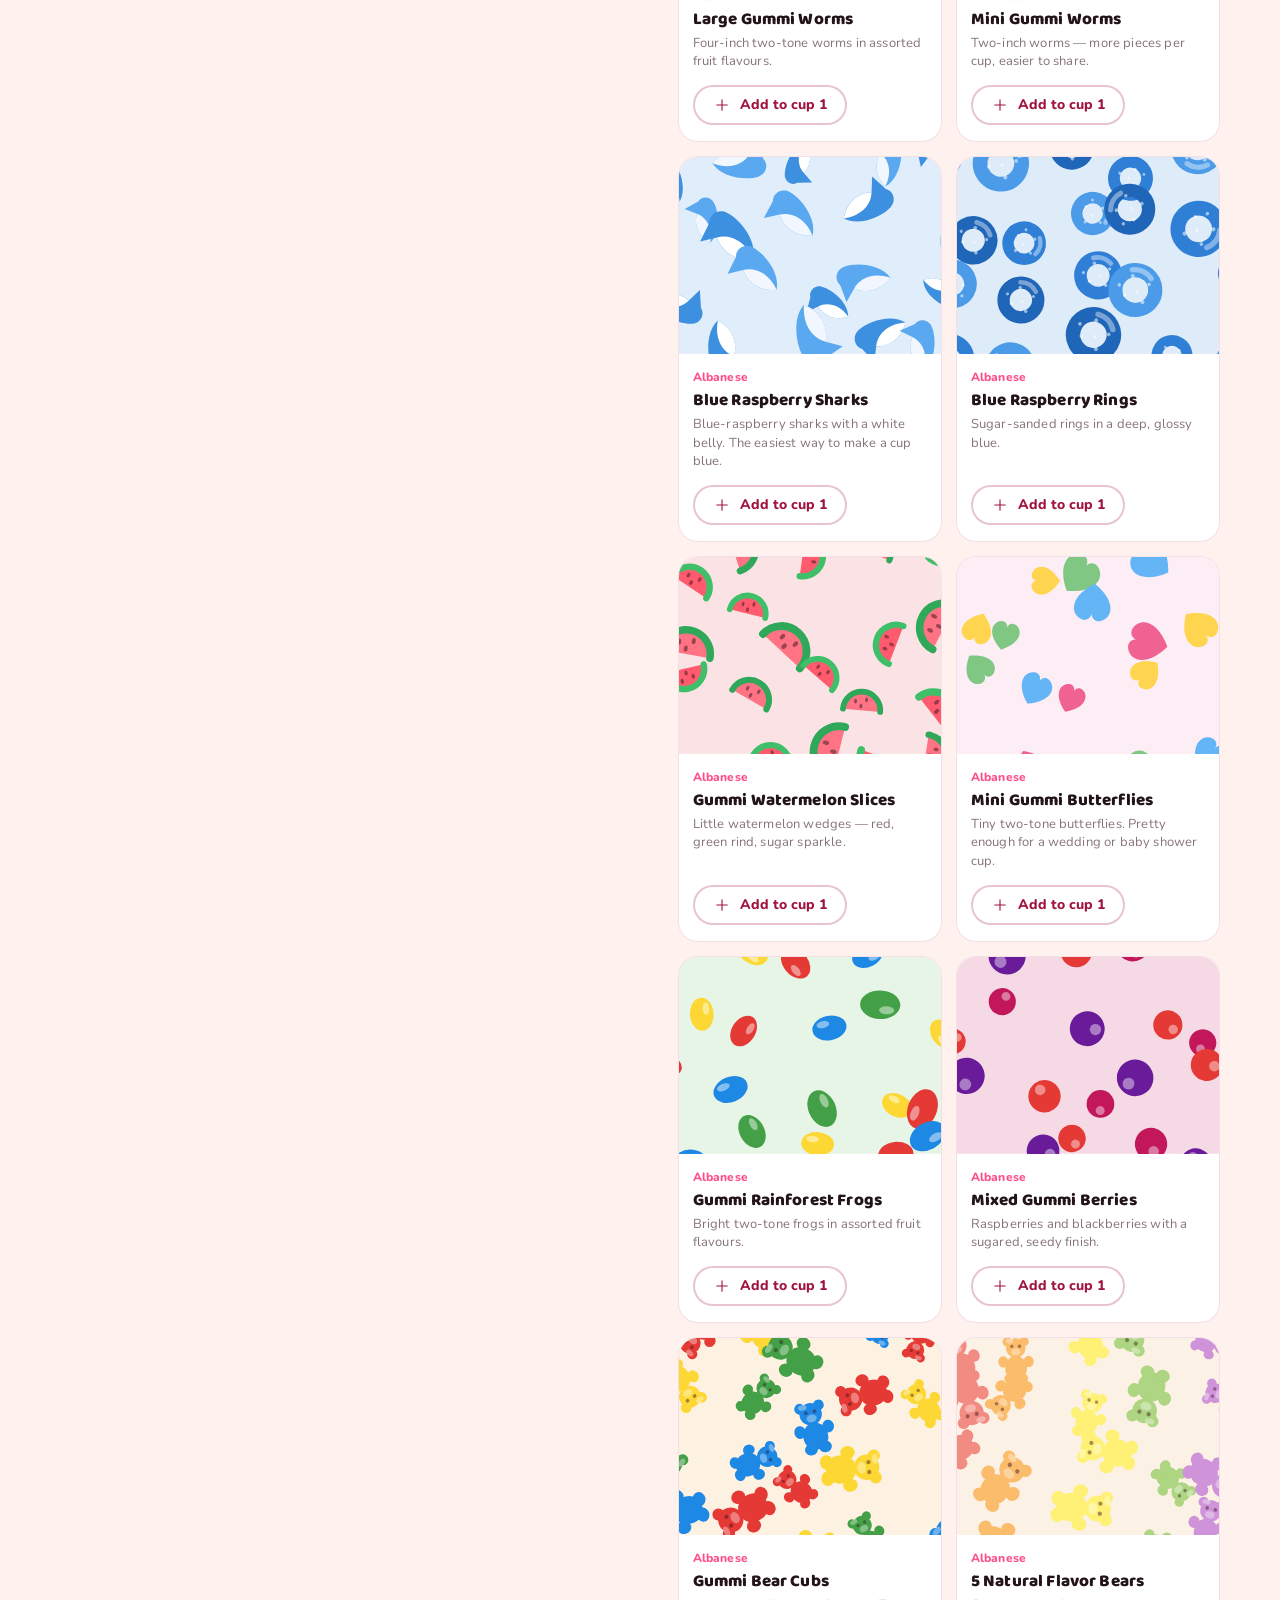
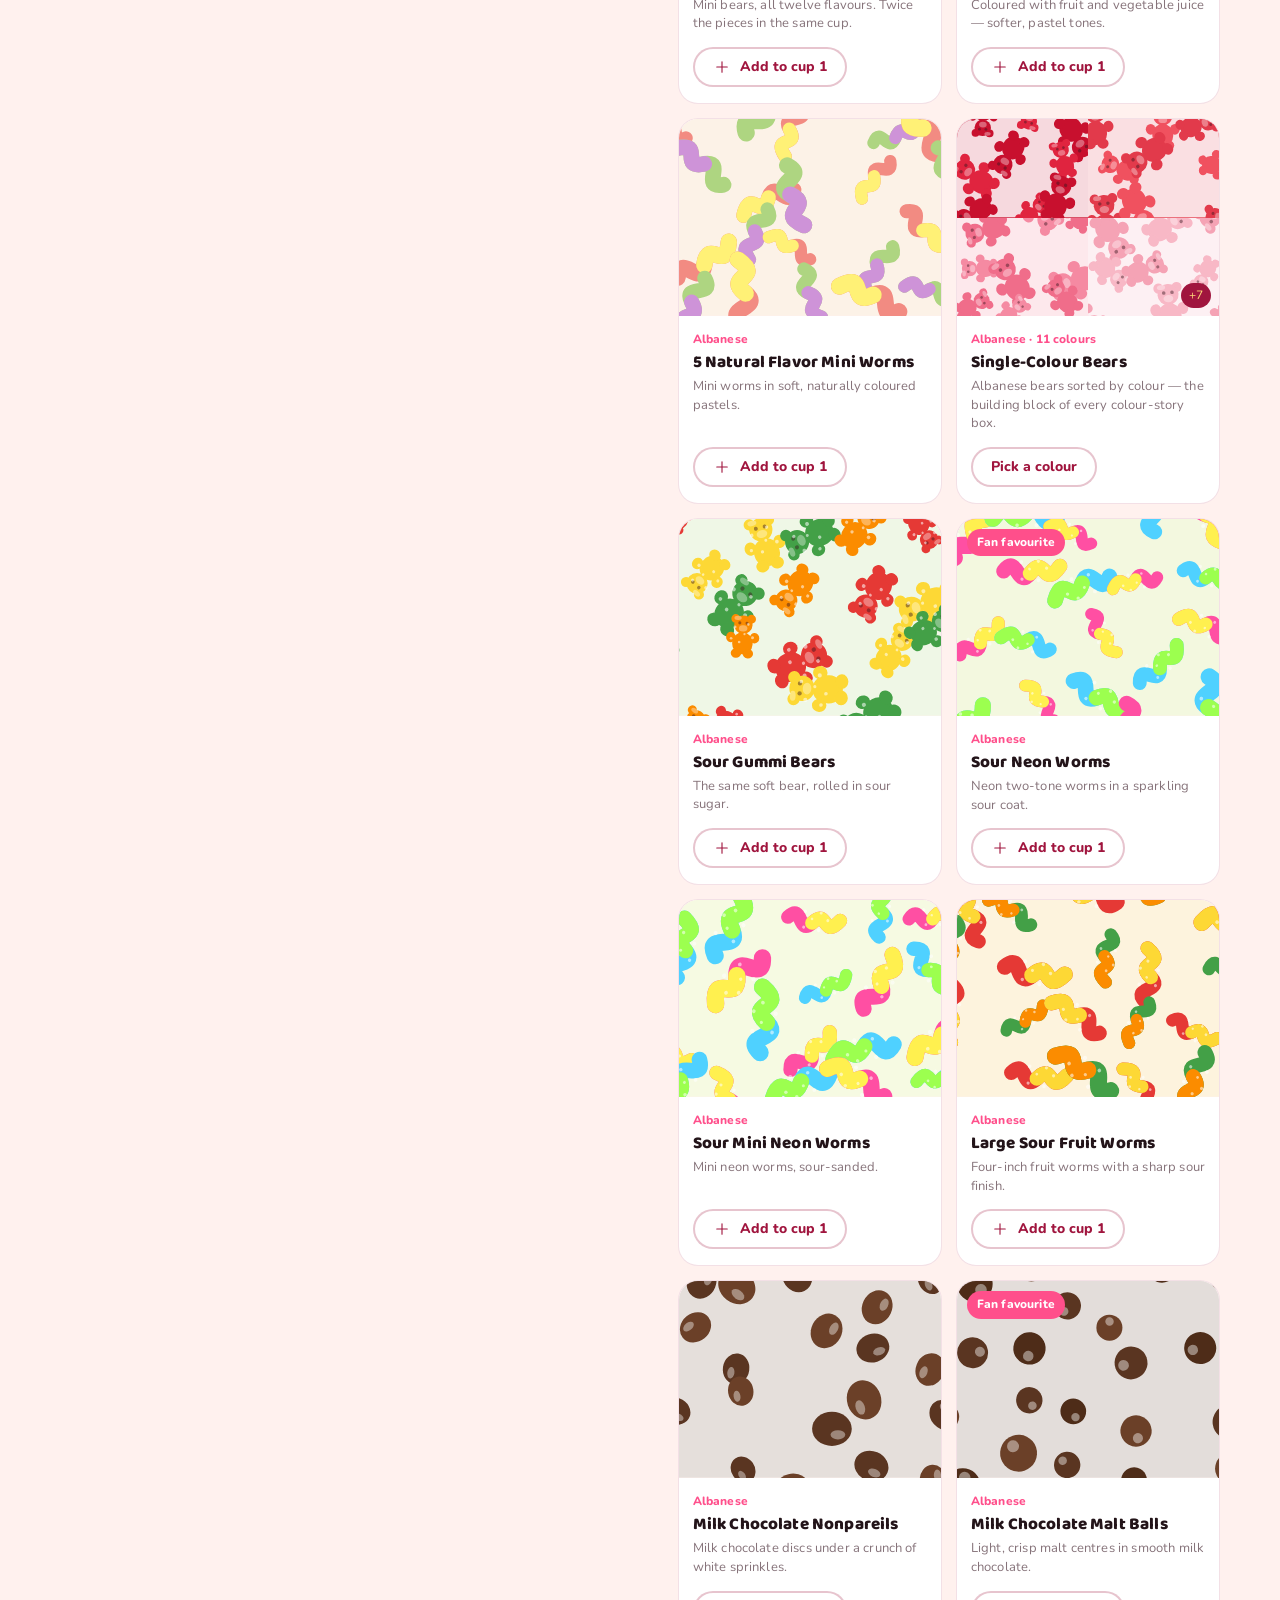
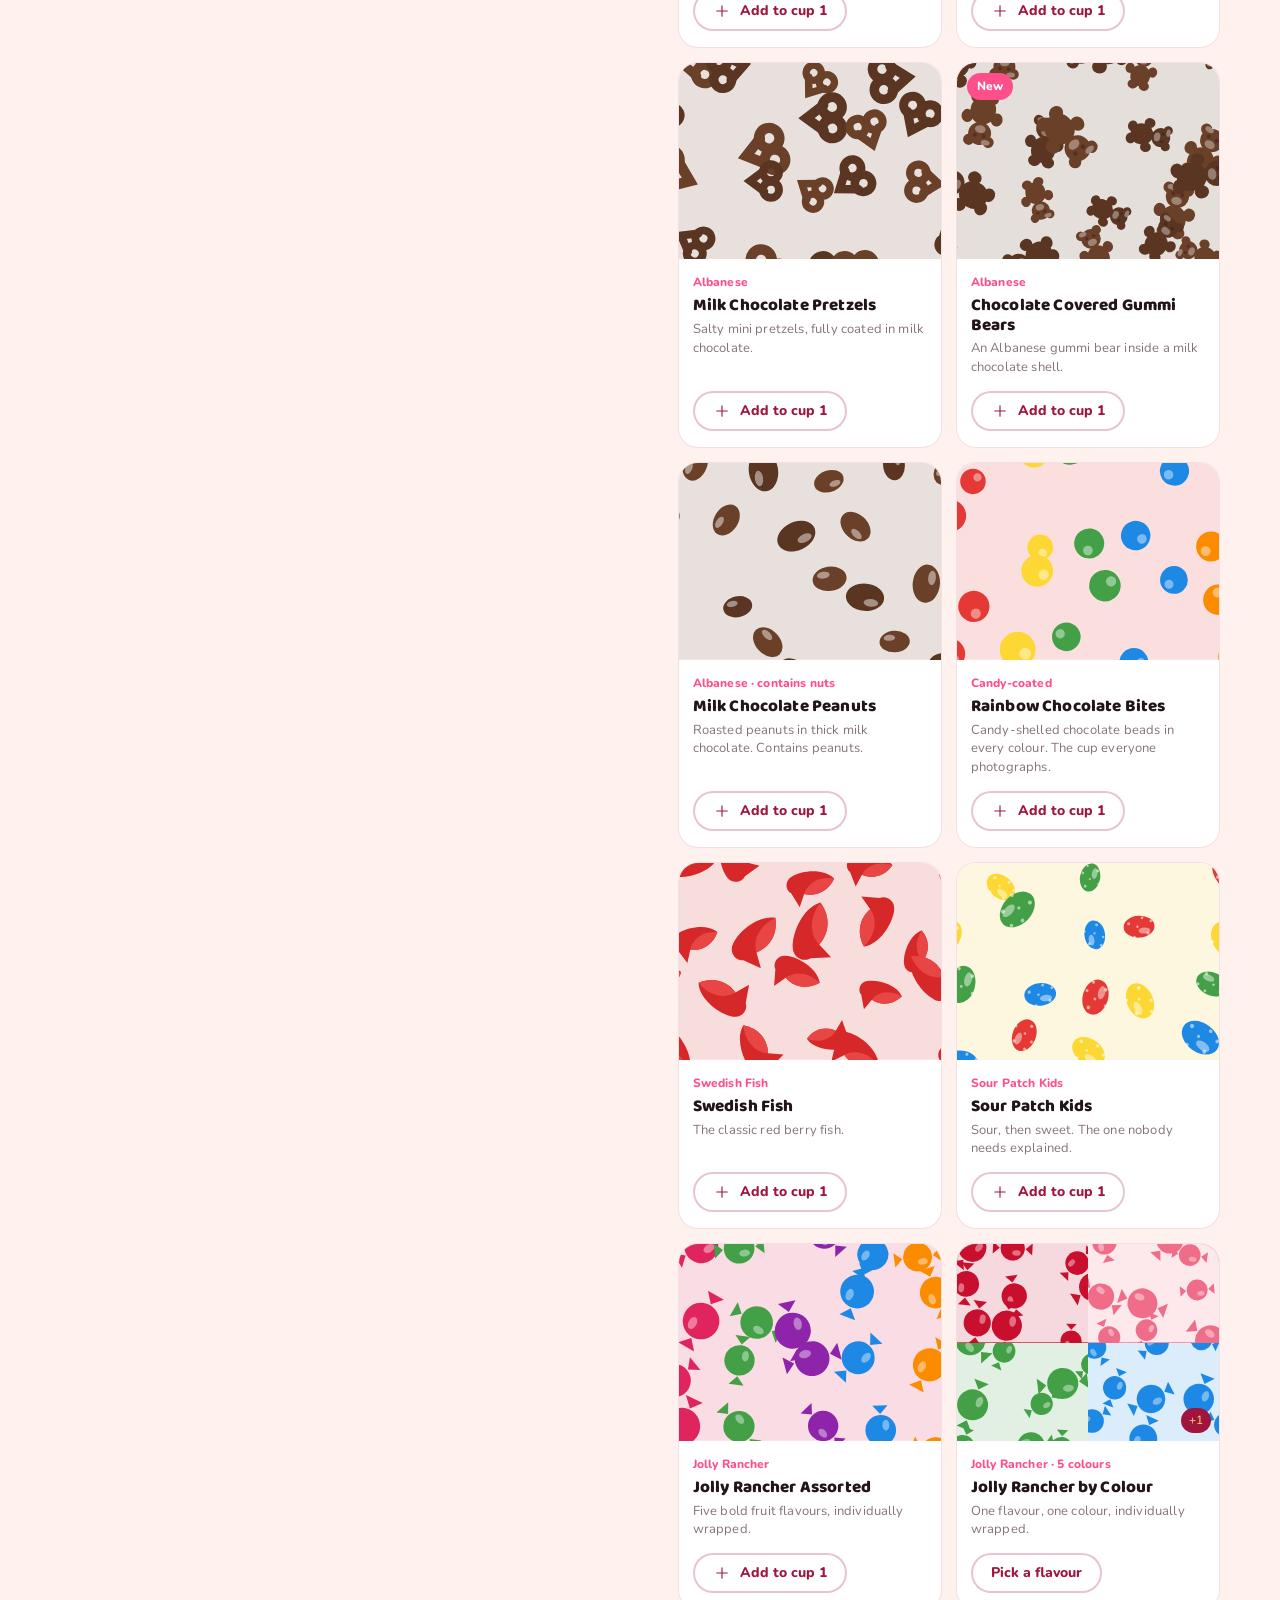
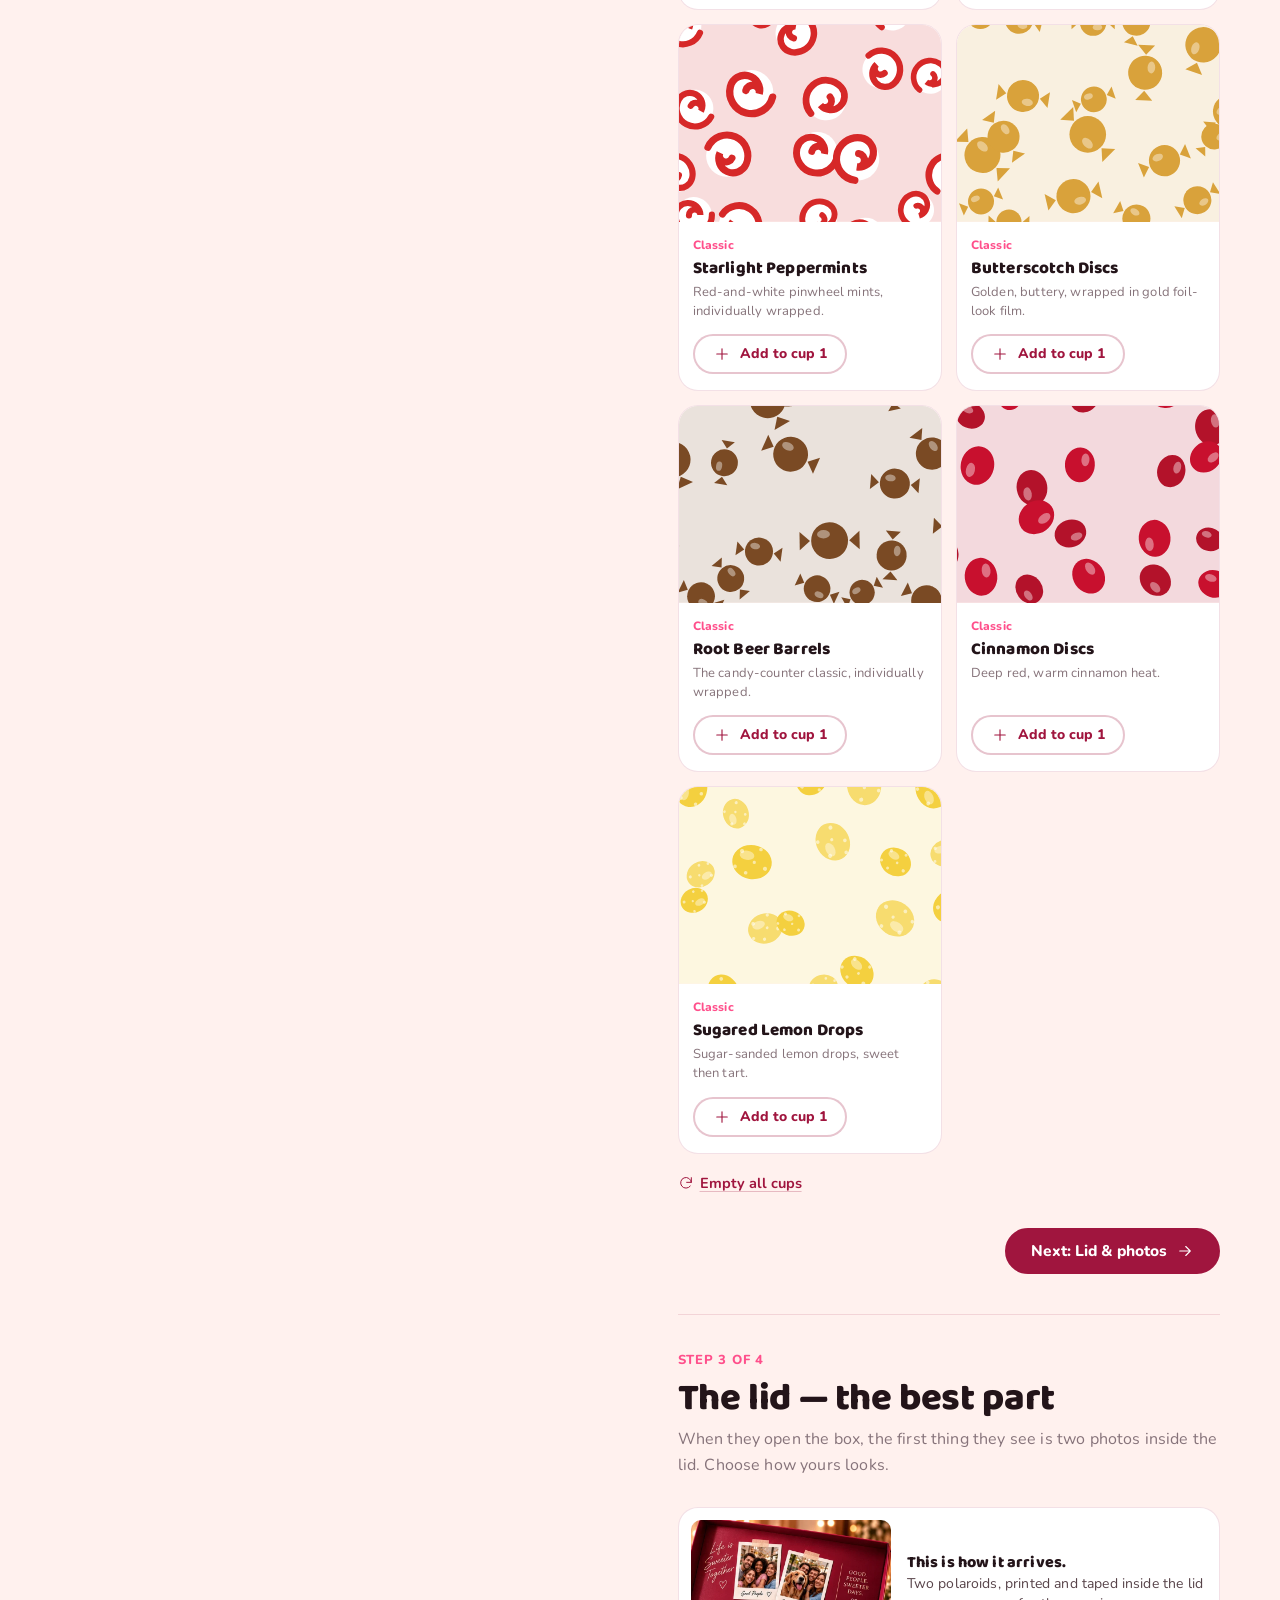
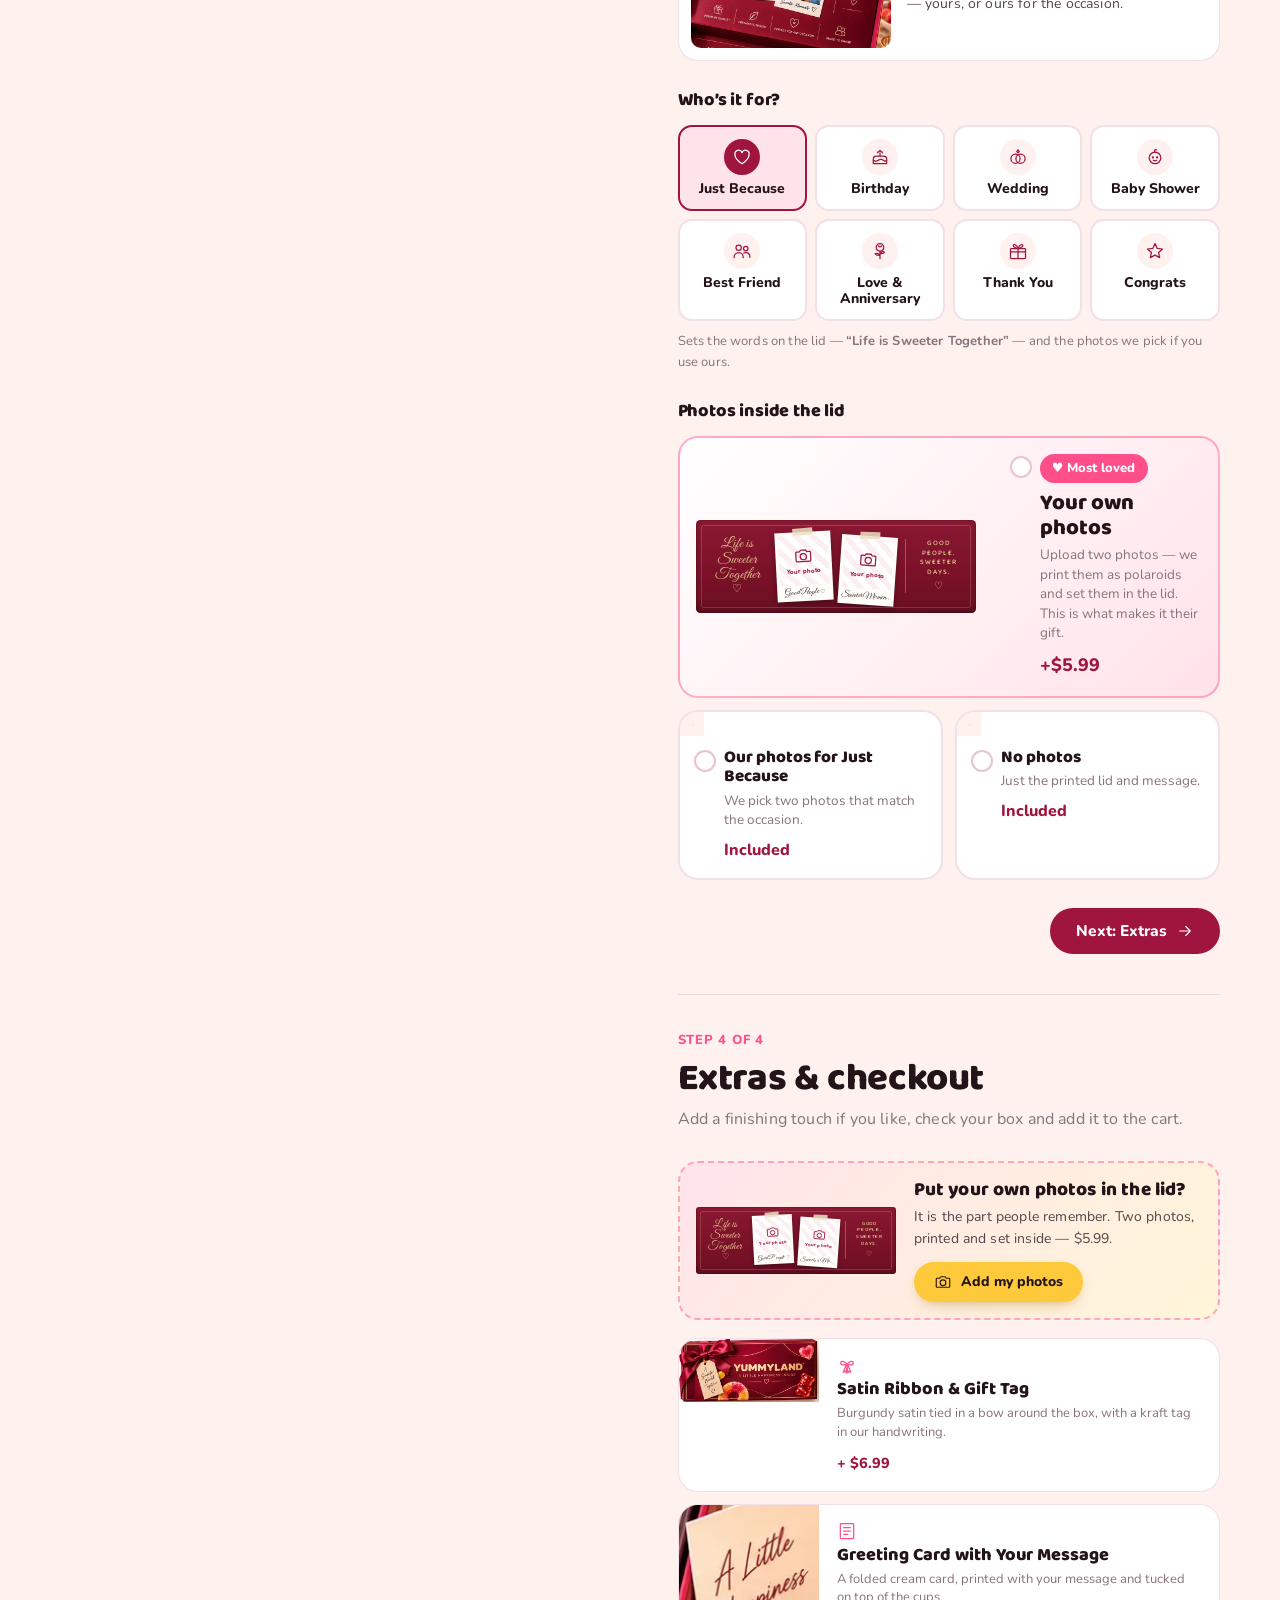
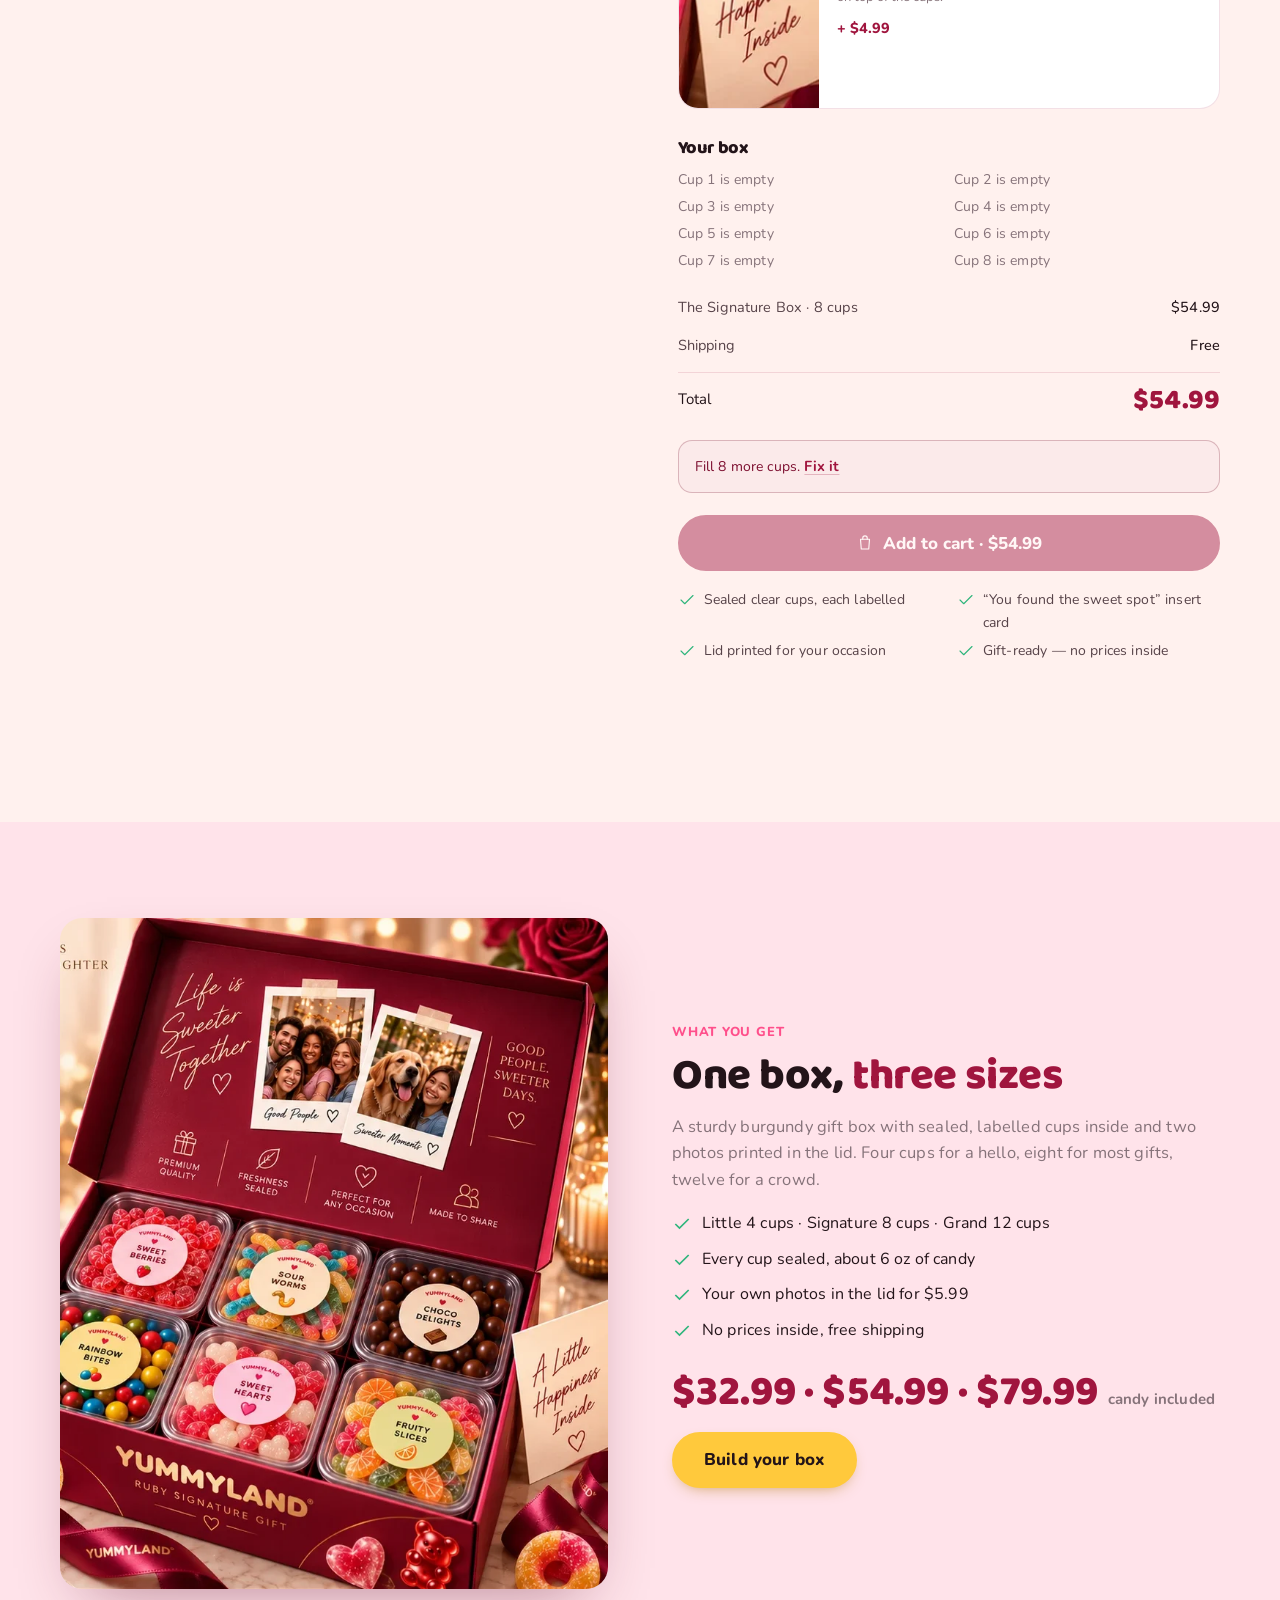
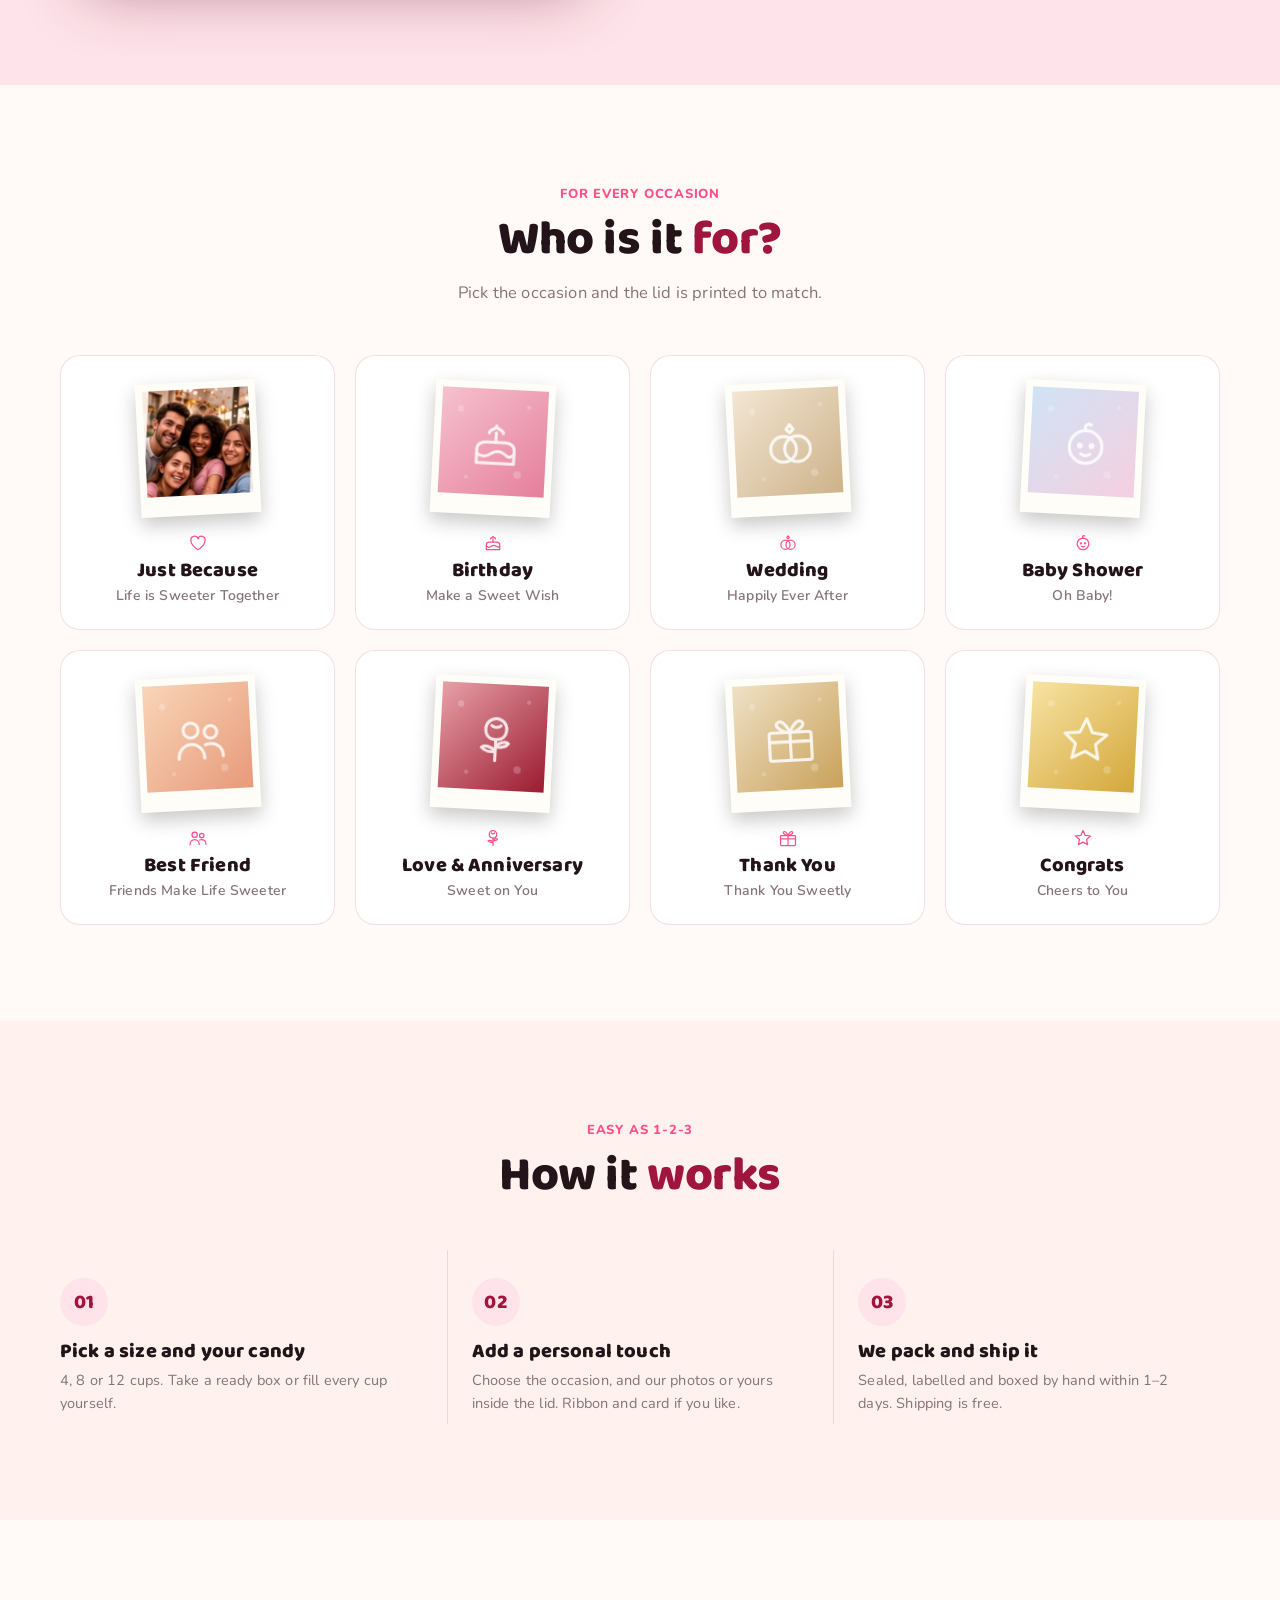
==== commit acd379ad: "Show the real lid before the photo choice A photo of the actual lid, two polaroids taped inside, sit" ====
--- a/index.html
+++ b/index.html
@@ -21,7 +21,7 @@
 <meta name="twitter:image" content="https://yummylandcandy.com/assets/img/og.jpg">
 <link rel="preload" href="assets/fonts/nunito.woff2" as="font" type="font/woff2" crossorigin>
 <link rel="preload" href="assets/fonts/baloo2.woff2" as="font" type="font/woff2" crossorigin>
-<link rel="stylesheet" href="assets/css/style.css?v=41b25506">
+<link rel="stylesheet" href="assets/css/style.css?v=8771d5ee">
 <!-- JSONLD:START -->
 <script type="application/ld+json">{"@context":"https://schema.org","@graph":[{"@type":"Organization","@id":"https://yummylandcandy.com/#org","name":"Yummyland","url":"https://yummylandcandy.com/","logo":"https://yummylandcandy.com/assets/img/apple-touch-icon.png","image":"https://yummylandcandy.com/assets/img/og.jpg","description":"Premium candy gift boxes: six cups of Albanese gummies and chocolate, with a lid printed for the occasion.","email":"hello@yummylandcandy.com","telephone":"+1-833-986-6526","address":{"@type":"PostalAddress","addressLocality":"Los Angeles","addressRegion":"CA","addressCountry":"US"},"sameAs":["https://instagram.com/yummylandcandy","https://tiktok.com/@yummylandcandy","https://facebook.com/yummylandcandy"]},{"@type":"WebSite","@id":"https://yummylandcandy.com/#website","url":"https://yummylandcandy.com/","name":"Yummyland","publisher":{"@id":"https://yummylandcandy.com/#org"}},{"@type":"Product","name":"Ruby Gift Box","description":"A rigid burgundy gift box with 4, 8 or 12 sealed cups of candy you choose and a lid printed for the occasion — with your own photos if you like.","image":["https://yummylandcandy.com/assets/img/hero-box.jpg","https://yummylandcandy.com/assets/img/box-open.webp"],"brand":{"@type":"Brand","name":"Yummyland"},"offers":{"@type":"AggregateOffer","priceCurrency":"USD","lowPrice":"32.99","highPrice":"79.99","offerCount":3,"availability":"https://schema.org/InStock","url":"https://yummylandcandy.com/"}}]}</script>
 <!-- JSONLD:END -->
@@ -162,7 +162,7 @@
 <script src="assets/js/analytics.js?v=6bed0f49"></script>
 <script src="assets/js/site.js?v=2930316f"></script>
 <script src="assets/js/pages.js?v=4a417e43"></script>
-<script src="assets/js/builder.js?v=e9d2f53b"></script>
+<script src="assets/js/builder.js?v=44b0aece"></script>
 <script>
   YL.boot('chrome', function () { YL.initChrome('build'); });
   YL.boot('builder', function () { YL.initBuilder(); });
--- a/assets/css/style.css
+++ b/assets/css/style.css
@@ -384,6 +384,12 @@
 .pola__yours { width: 100%; height: 100%; display: flex; flex-direction: column; align-items: center; justify-content: center; gap: 1cqi;
   background: repeating-linear-gradient(45deg, #fbeff2 0 2cqi, #fff 2cqi 4cqi); color: #a0153e; font: 800 2.2cqi/1 'Nunito', sans-serif; }
 .pola__yours svg { width: 7cqi; height: 7cqi; }
+
+/* the real lid, shown before the choice */
+.real { display: grid; grid-template-columns: 200px 1fr; gap: 16px; align-items: center; margin: 0 0 8px; padding: 12px; background: #fff; border: 1px solid var(--line); border-radius: var(--r-lg); }
+.real img { width: 100%; border-radius: 10px; }
+.real figcaption { font-size: 14px; color: var(--ink-70); line-height: 1.45; }
+.real b { display: block; font: 800 16px/1.2 var(--serif); color: var(--ink); margin-bottom: 2px; }
 
 /* step 2 — lid options */
 .lidopts { display: grid; grid-template-columns: 1fr 1fr; gap: 12px; }
@@ -806,6 +812,7 @@
   .lidopt__body > b { font-size: 15px; }
   .lidopt__body > small { font-size: 12.5px; }
   .upsell { grid-template-columns: 1fr; }
+  .real { grid-template-columns: 1fr; }
   .closed { padding: 16px; }
   .included ul { grid-template-columns: 1fr; }
   .review__cups { grid-template-columns: 1fr; }
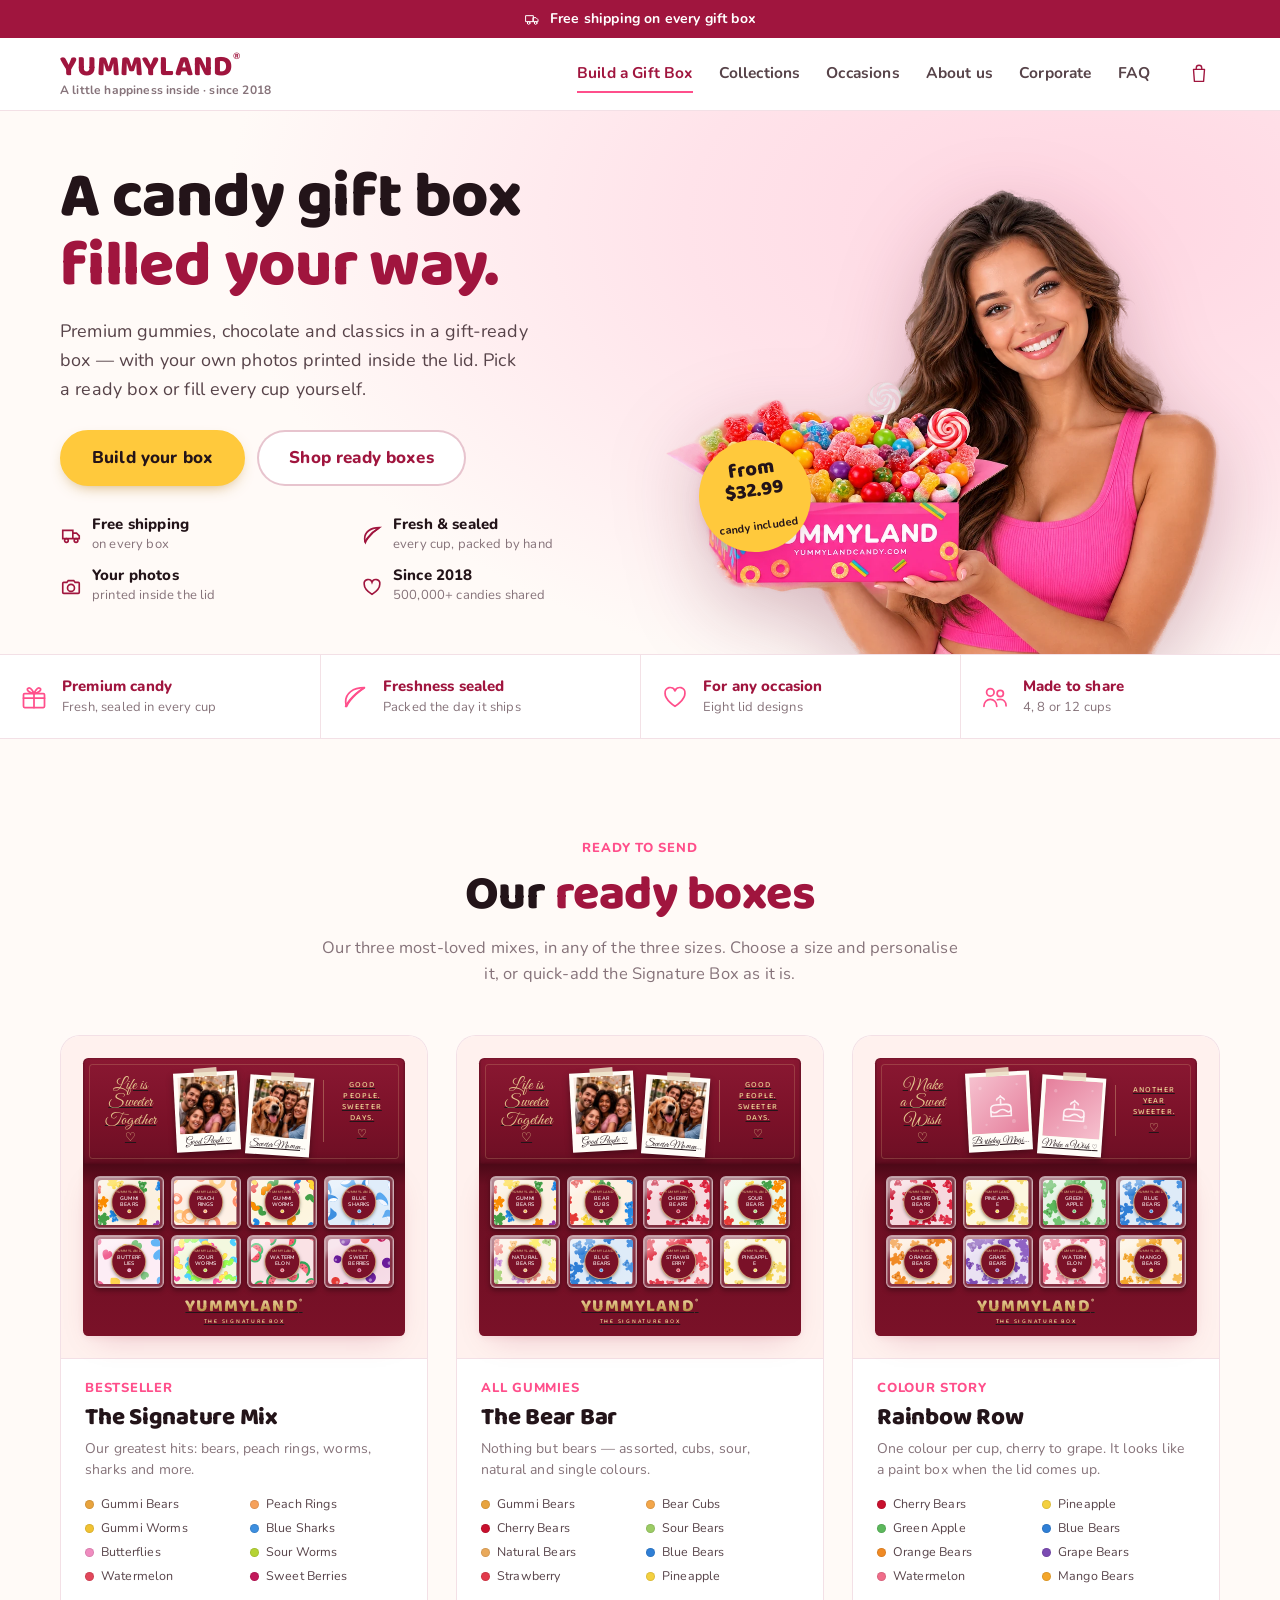
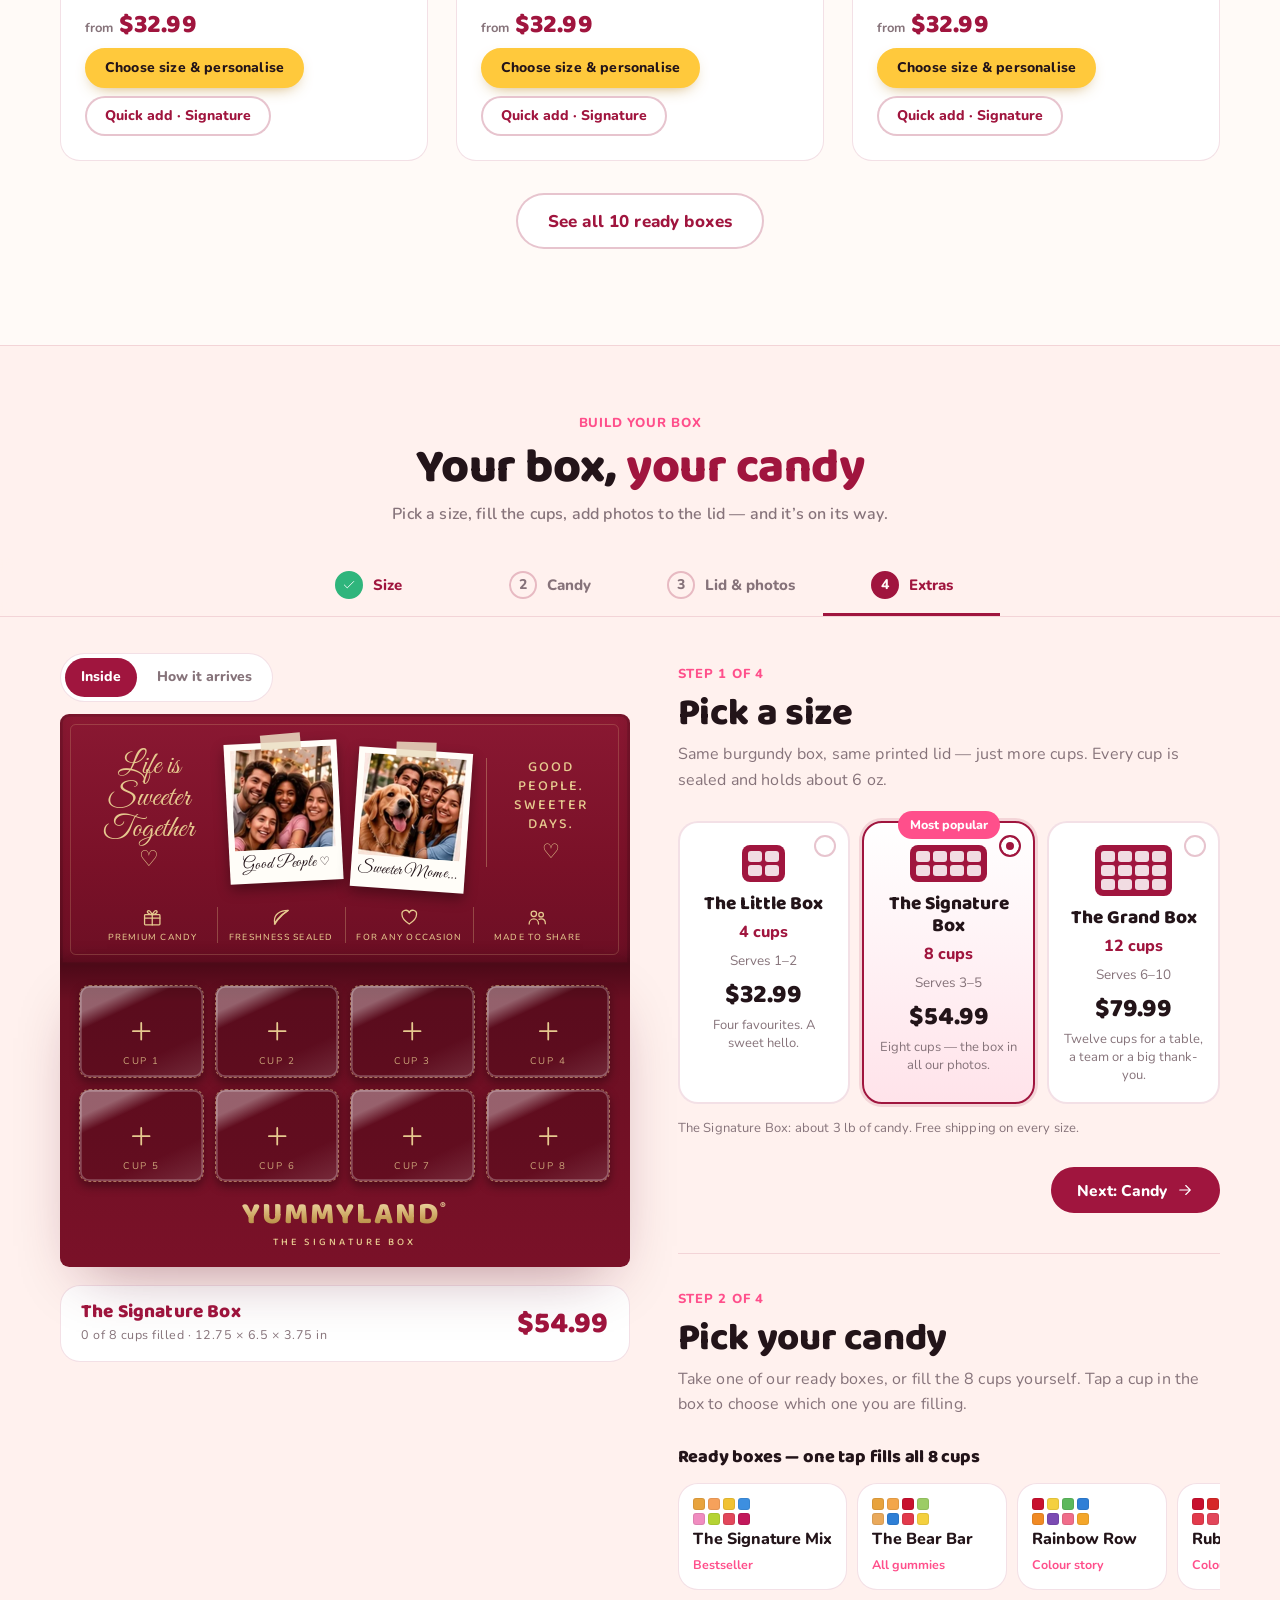
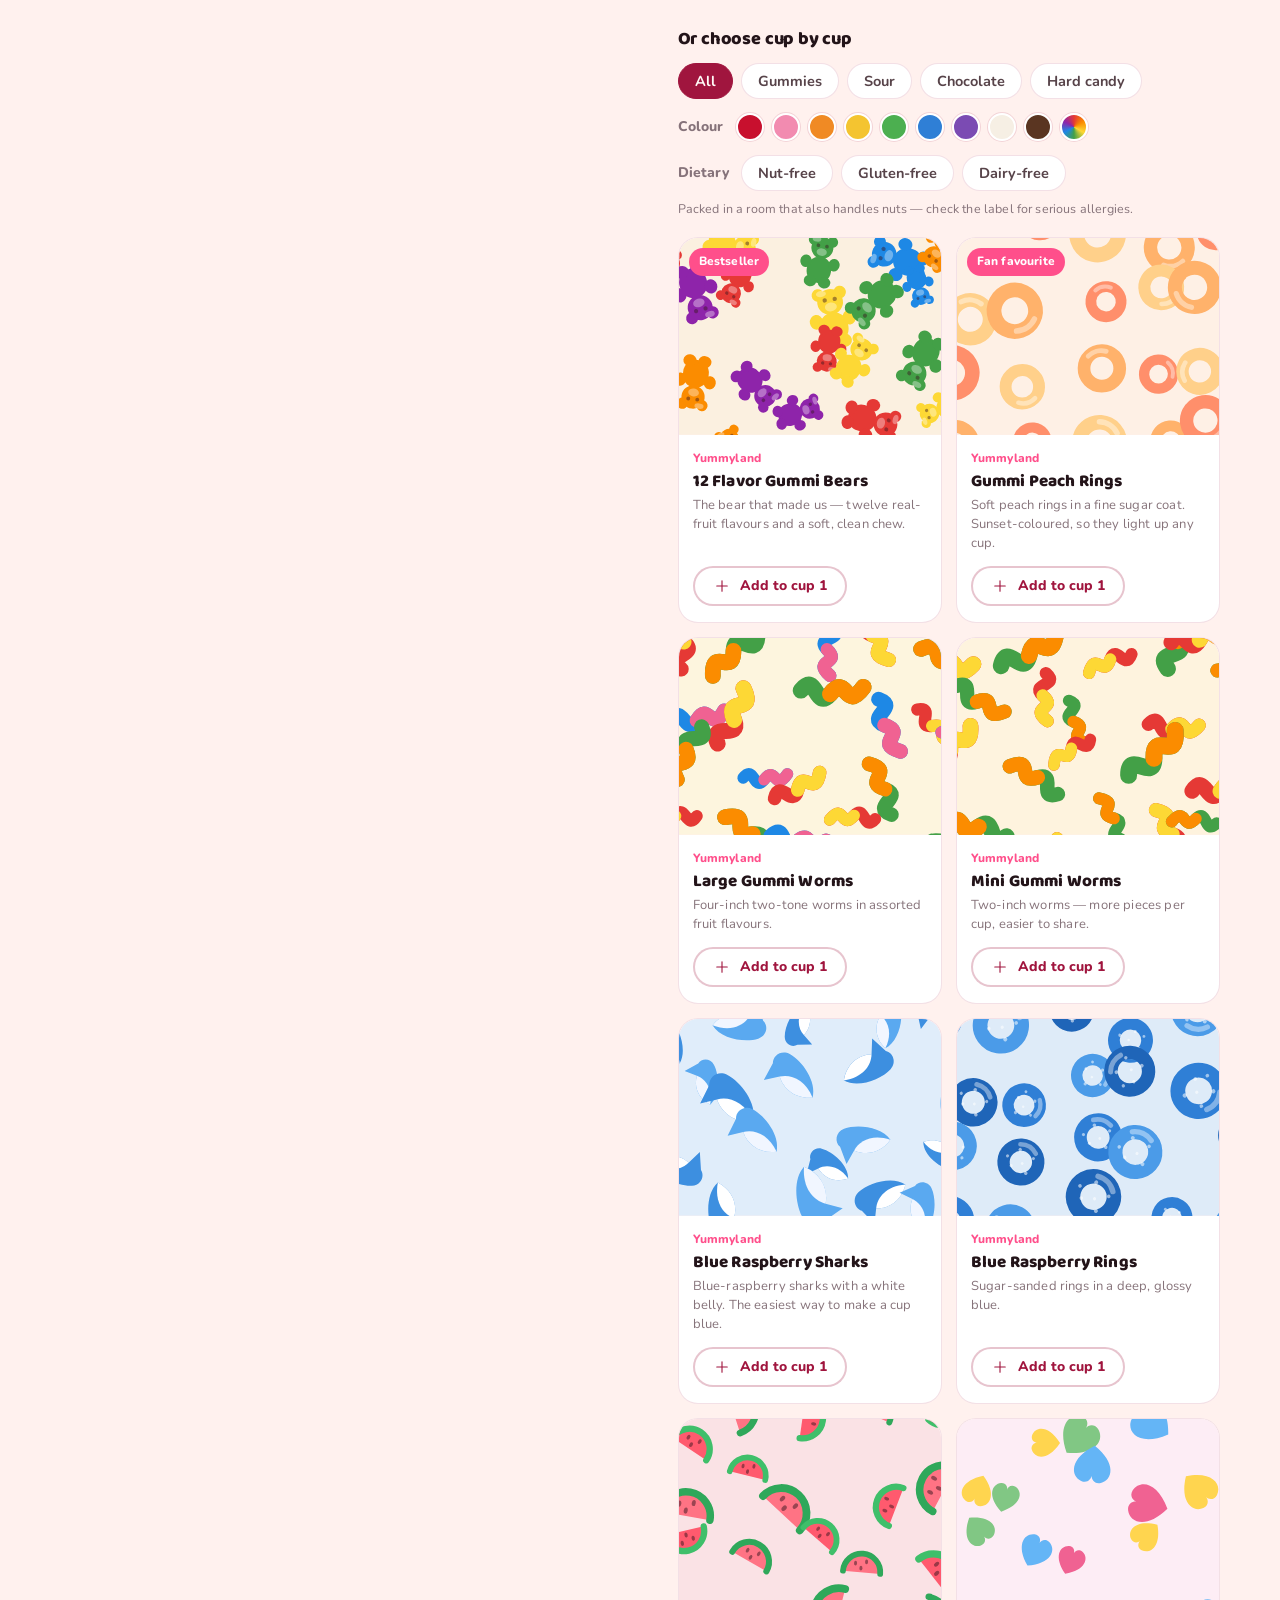
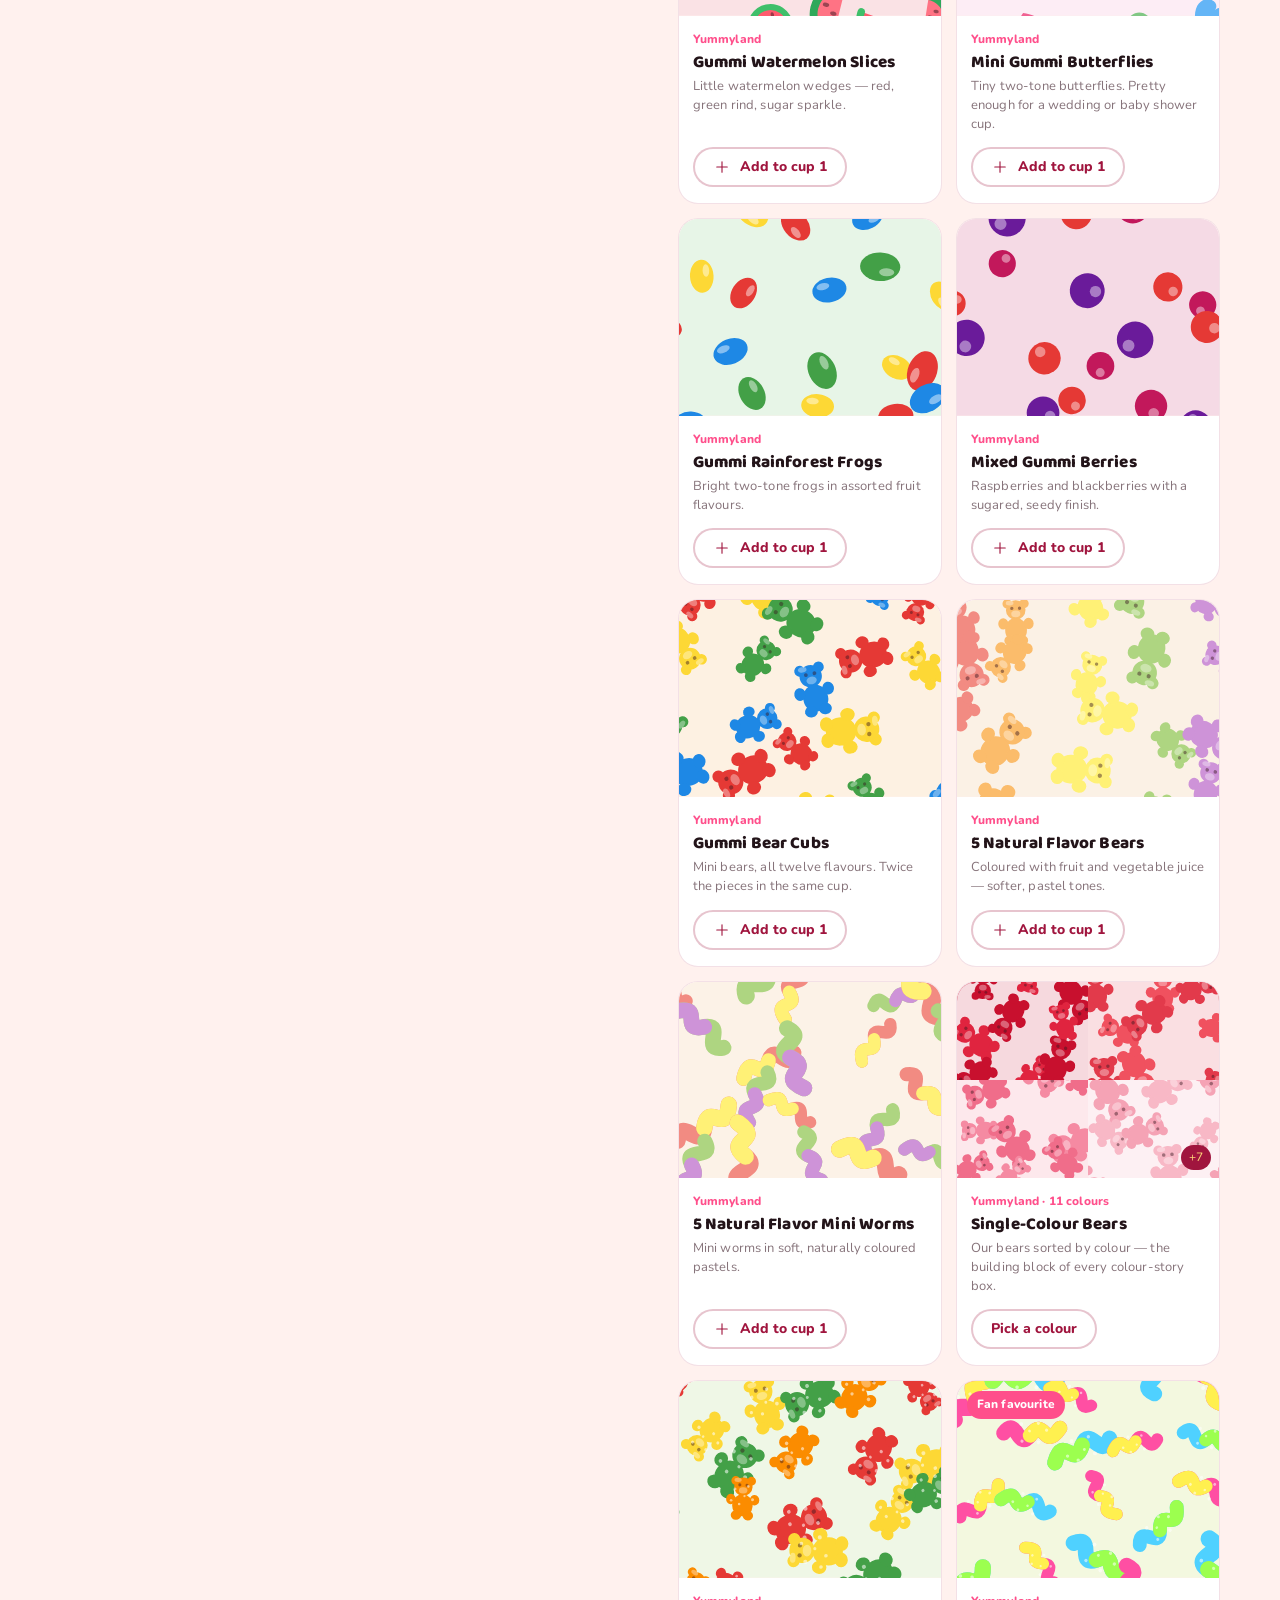
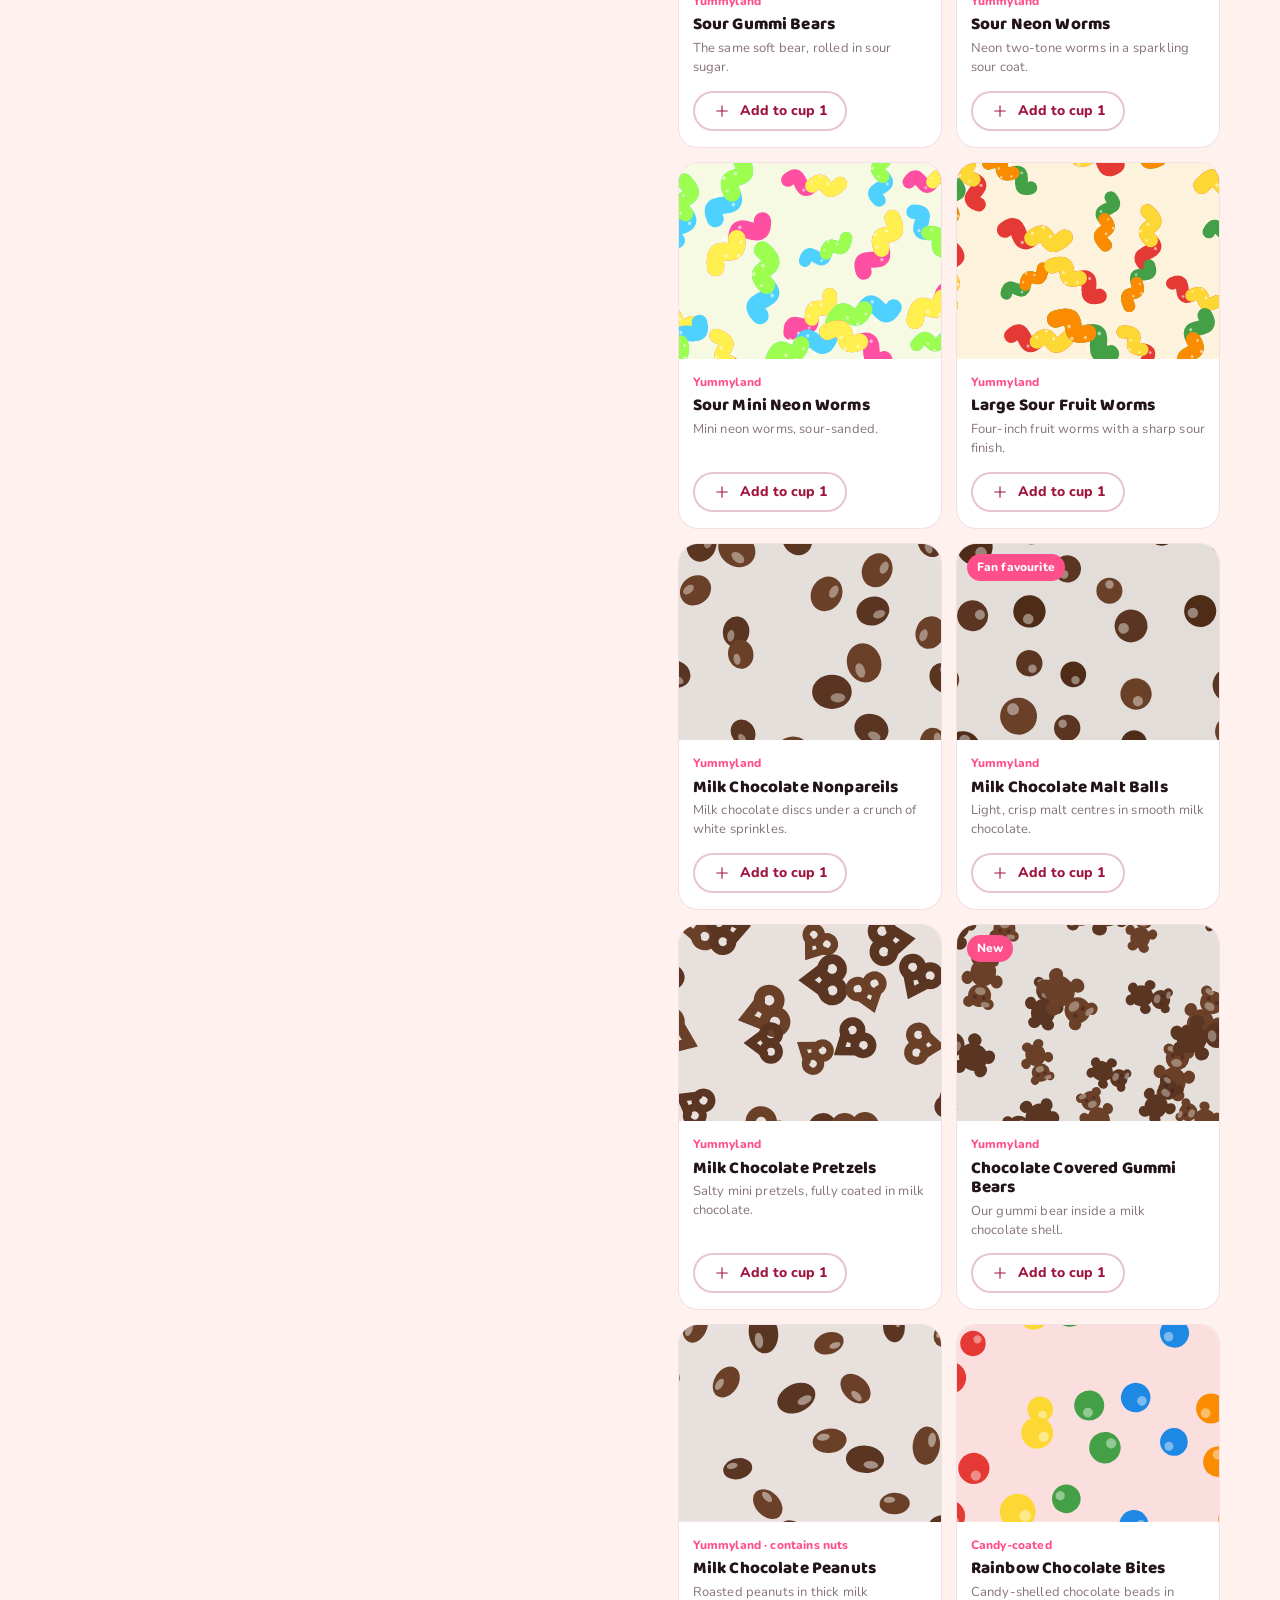
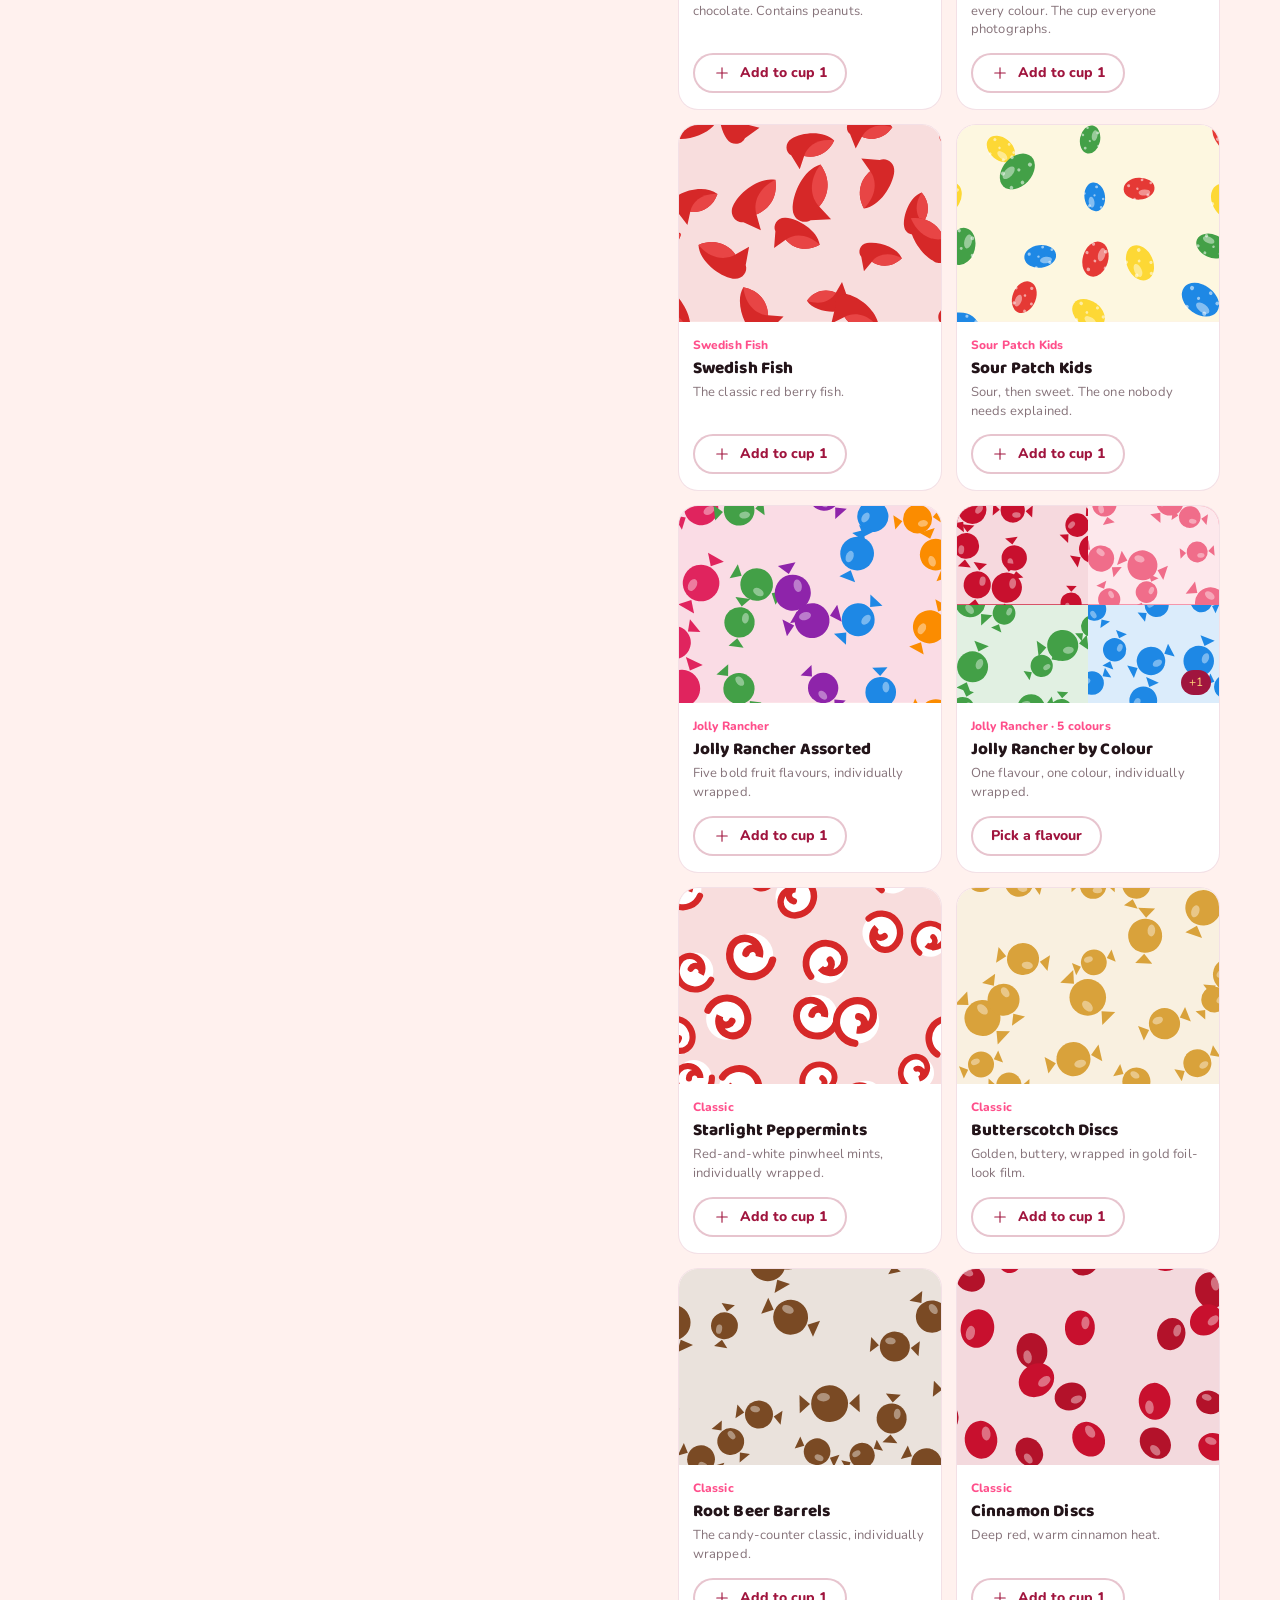
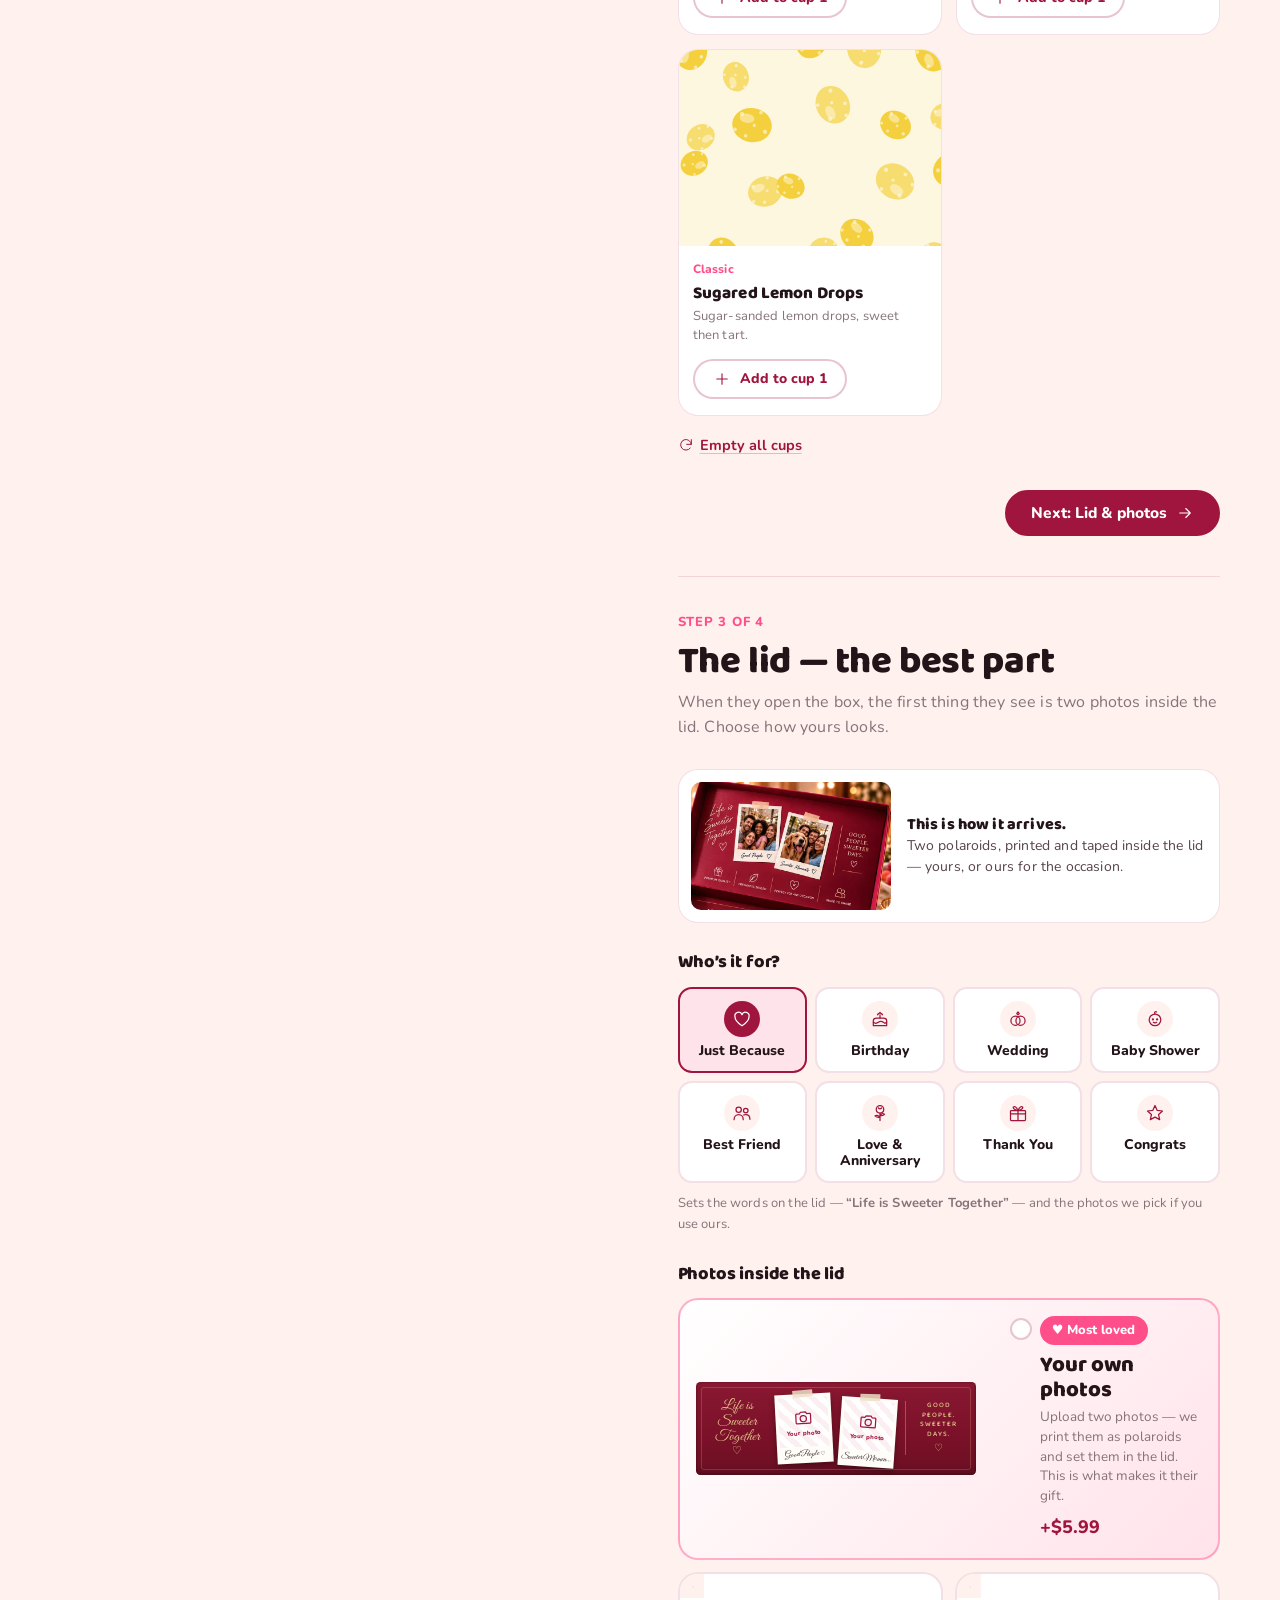
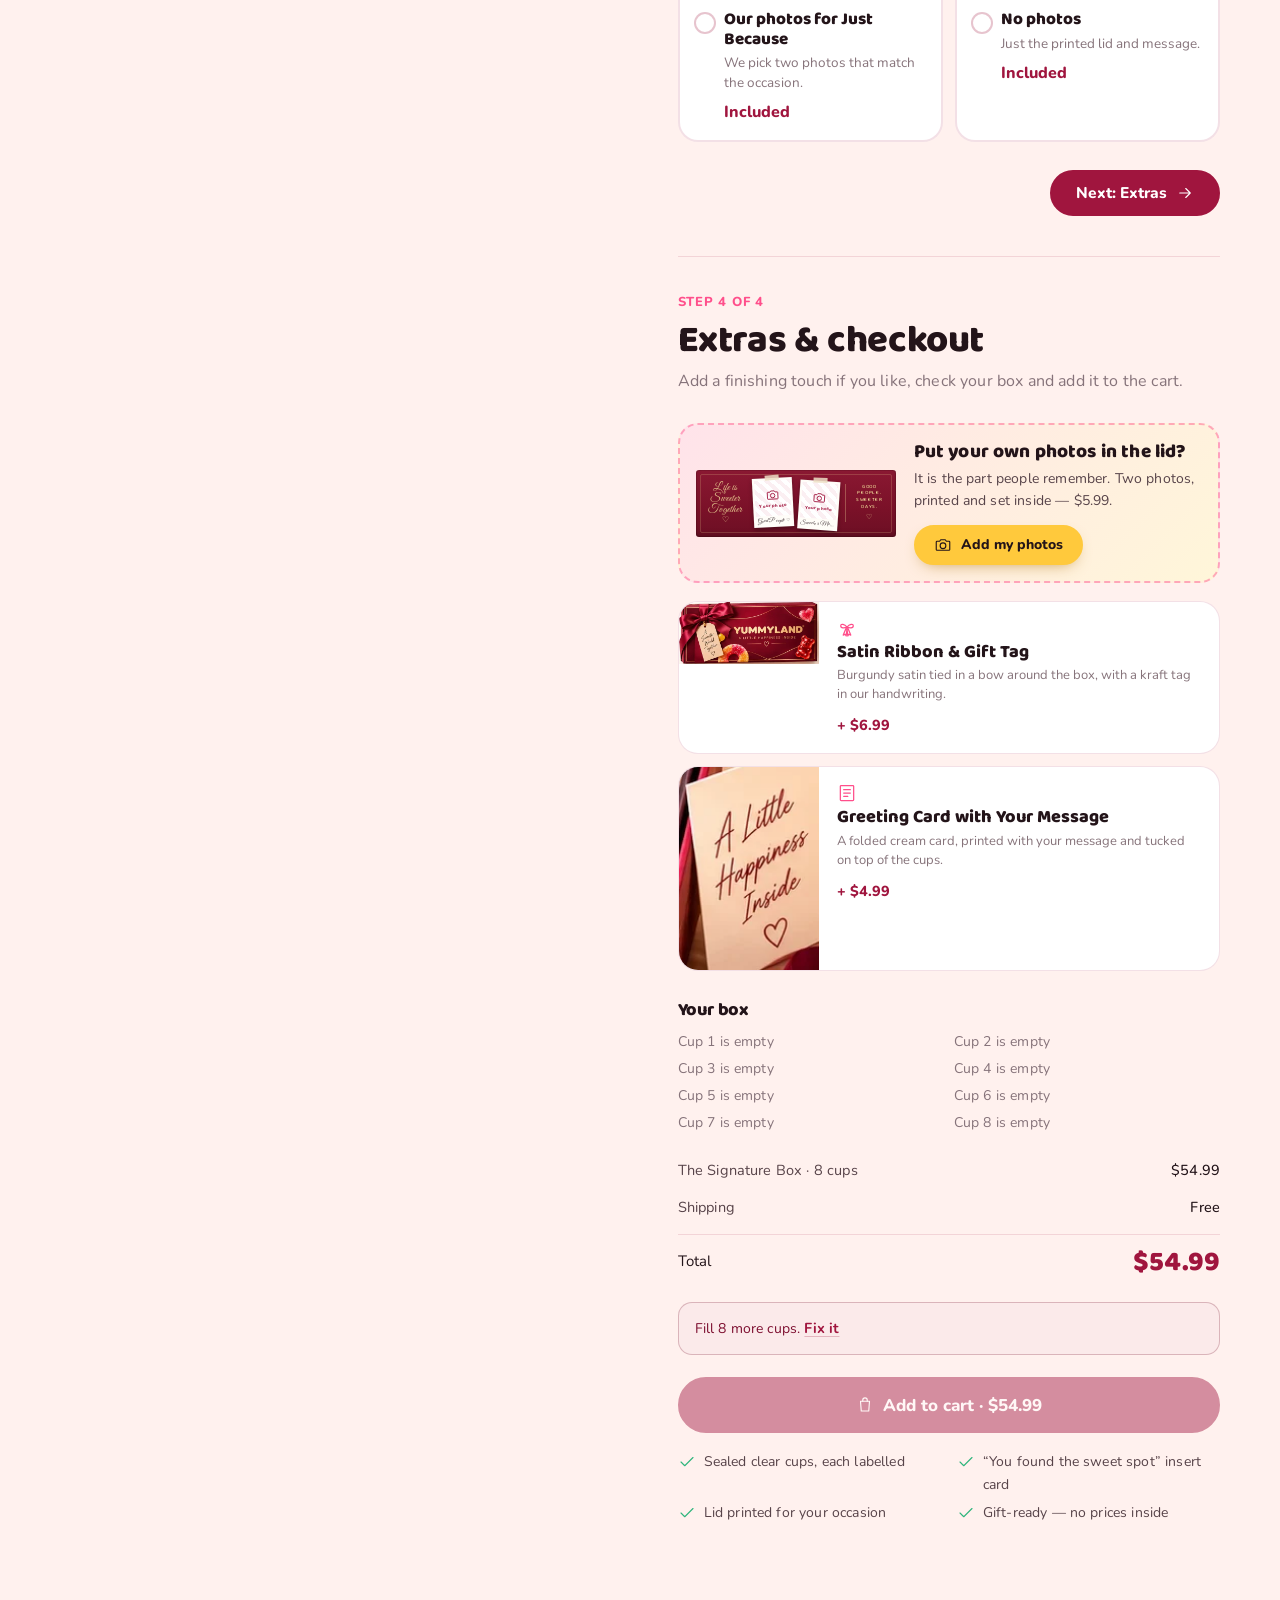
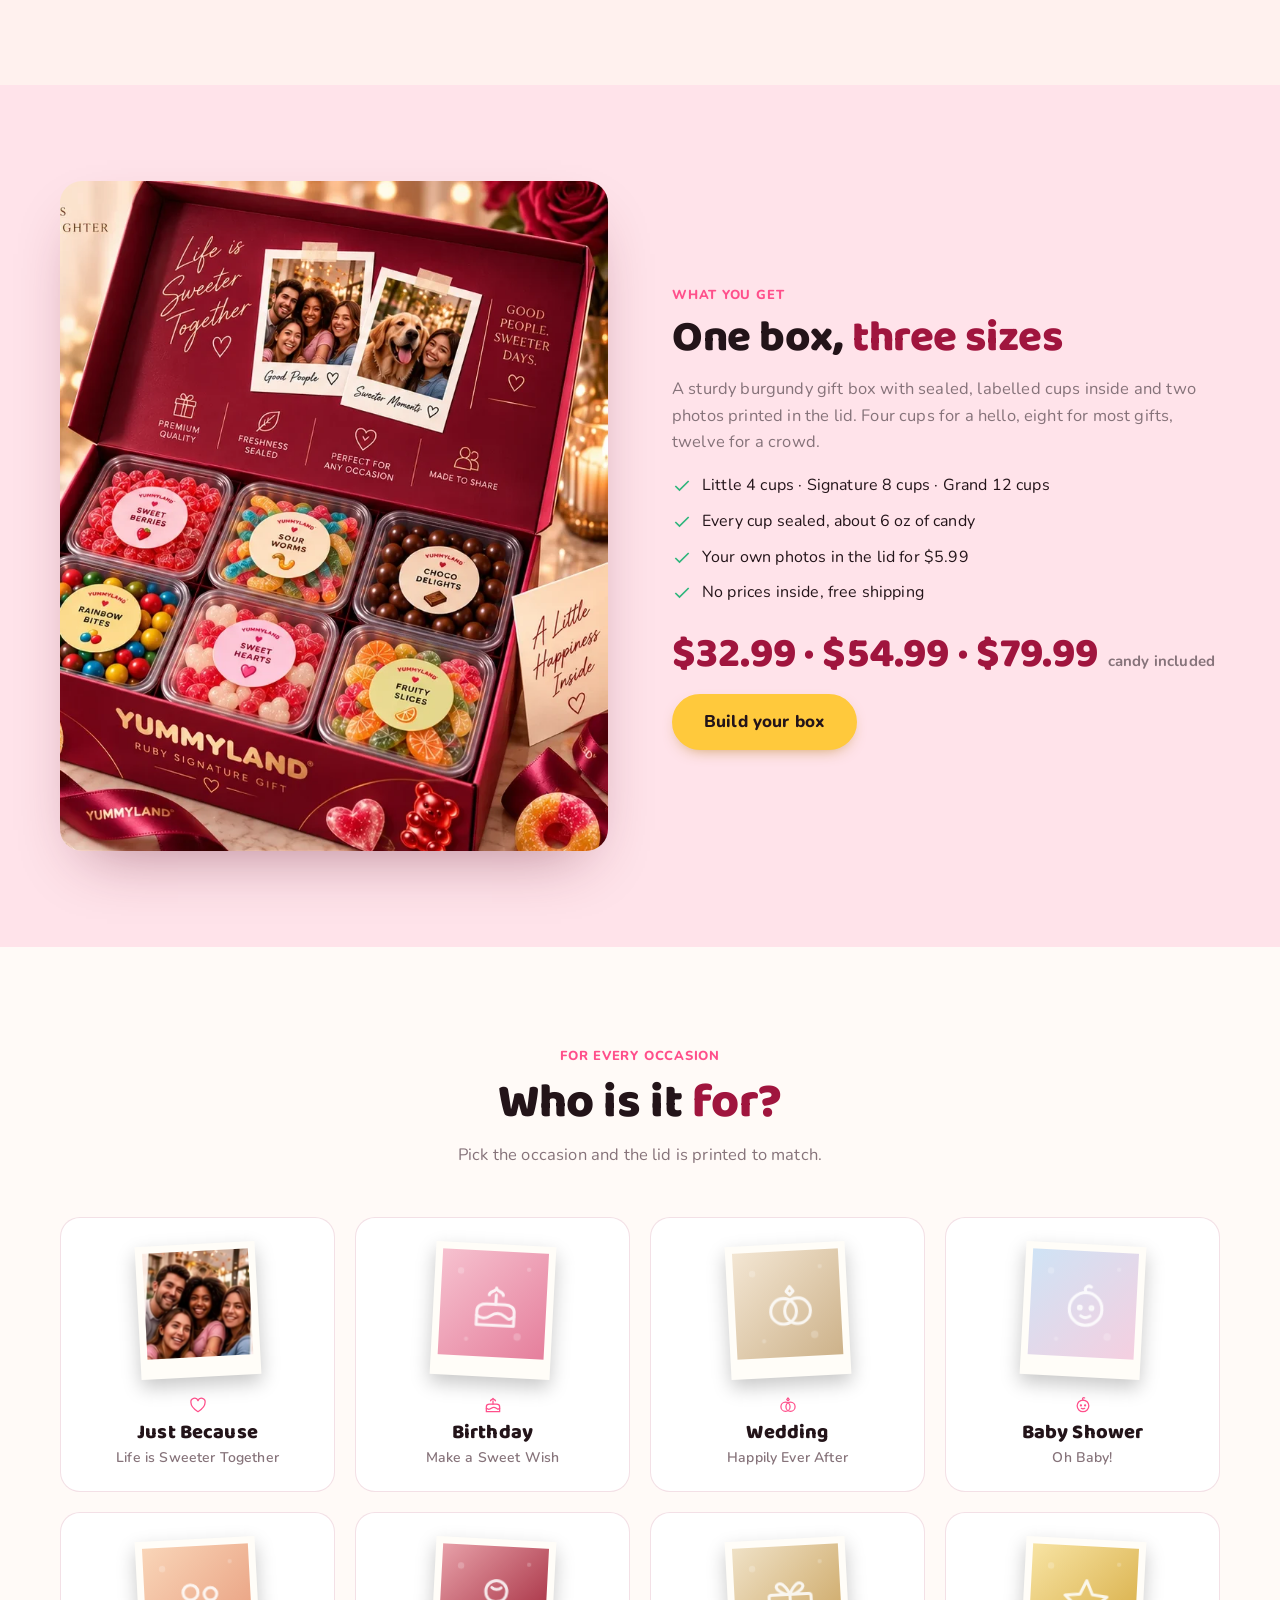
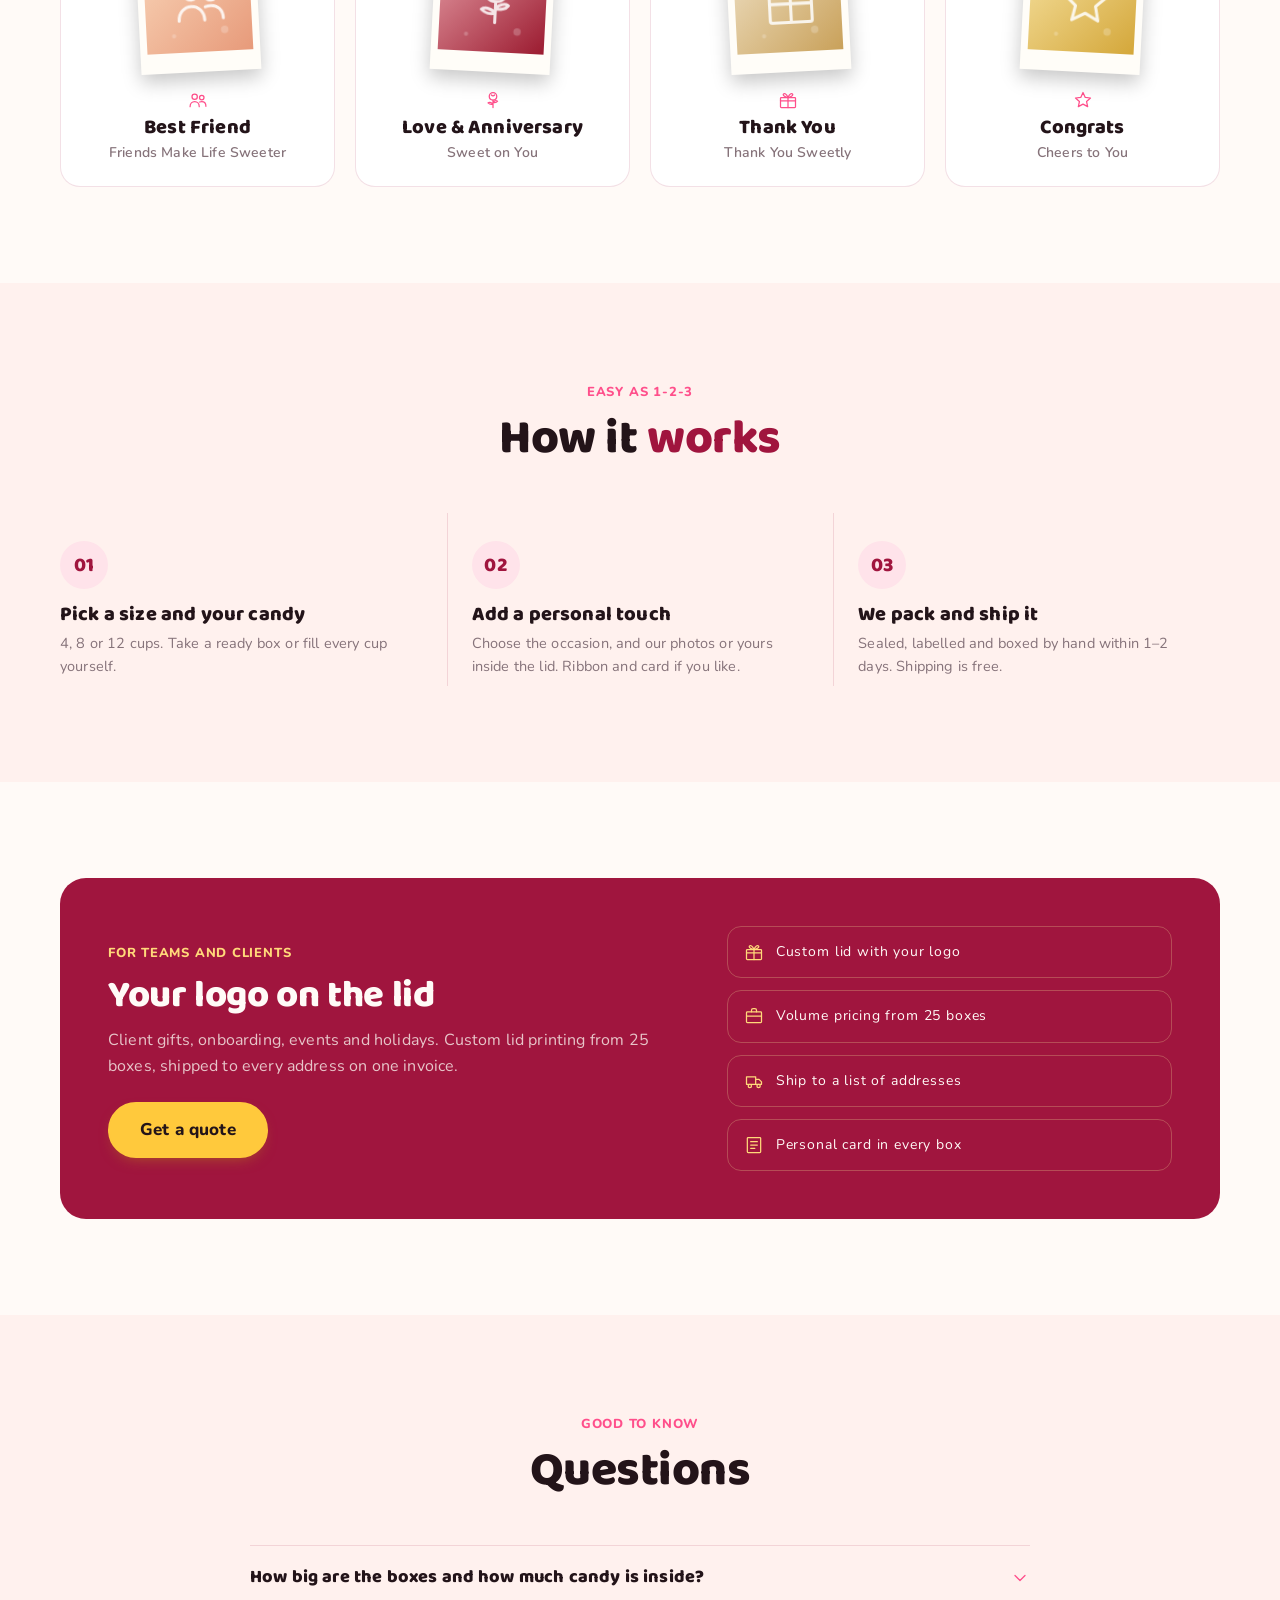
==== commit ef6d7a91: "House brand, dietary filters, a fuller hero and an About page Candy shows as Yummyland (the supplier" ====
--- a/index.html
+++ b/index.html
@@ -4,9 +4,9 @@
 <meta charset="utf-8">
 <meta name="viewport" content="width=device-width, initial-scale=1">
 <title>Yummyland — Candy Gift Boxes, Filled Your Way</title>
-<meta name="description" content="Candy gift boxes with 4, 8 or 12 cups of Albanese gummies, chocolate and classics. Pick a ready box or fill it yourself, and add your own photos inside the lid. Free shipping.">
+<meta name="description" content="Candy gift boxes with 4, 8 or 12 cups of premium gummies, chocolate and classics. Pick a ready box or fill it yourself, and add your own photos inside the lid. Free shipping.">
 <meta property="og:title" content="Yummyland — Candy Gift Boxes, Filled Your Way">
-<meta property="og:description" content="Candy gift boxes with 4, 8 or 12 cups of Albanese gummies, chocolate and classics. Pick a ready box or fill it yourself, and add your own photos inside the lid. Free shipping.">
+<meta property="og:description" content="Candy gift boxes with 4, 8 or 12 cups of premium gummies, chocolate and classics. Pick a ready box or fill it yourself, and add your own photos inside the lid. Free shipping.">
 <meta property="og:type" content="website">
 <link rel="icon" href="assets/img/favicon.svg" type="image/svg+xml">
 <link rel="apple-touch-icon" href="assets/img/apple-touch-icon.png">
@@ -21,7 +21,7 @@
 <meta name="twitter:image" content="https://yummylandcandy.com/assets/img/og.jpg">
 <link rel="preload" href="assets/fonts/nunito.woff2" as="font" type="font/woff2" crossorigin>
 <link rel="preload" href="assets/fonts/baloo2.woff2" as="font" type="font/woff2" crossorigin>
-<link rel="stylesheet" href="assets/css/style.css?v=8771d5ee">
+<link rel="stylesheet" href="assets/css/style.css?v=2594412f">
 <!-- JSONLD:START -->
 <script type="application/ld+json">{"@context":"https://schema.org","@graph":[{"@type":"Organization","@id":"https://yummylandcandy.com/#org","name":"Yummyland","url":"https://yummylandcandy.com/","logo":"https://yummylandcandy.com/assets/img/apple-touch-icon.png","image":"https://yummylandcandy.com/assets/img/og.jpg","description":"Premium candy gift boxes: six cups of Albanese gummies and chocolate, with a lid printed for the occasion.","email":"hello@yummylandcandy.com","telephone":"+1-833-986-6526","address":{"@type":"PostalAddress","addressLocality":"Los Angeles","addressRegion":"CA","addressCountry":"US"},"sameAs":["https://instagram.com/yummylandcandy","https://tiktok.com/@yummylandcandy","https://facebook.com/yummylandcandy"]},{"@type":"WebSite","@id":"https://yummylandcandy.com/#website","url":"https://yummylandcandy.com/","name":"Yummyland","publisher":{"@id":"https://yummylandcandy.com/#org"}},{"@type":"Product","name":"Ruby Gift Box","description":"A rigid burgundy gift box with 4, 8 or 12 sealed cups of candy you choose and a lid printed for the occasion — with your own photos if you like.","image":["https://yummylandcandy.com/assets/img/hero-box.jpg","https://yummylandcandy.com/assets/img/box-open.webp"],"brand":{"@type":"Brand","name":"Yummyland"},"offers":{"@type":"AggregateOffer","priceCurrency":"USD","lowPrice":"32.99","highPrice":"79.99","offerCount":3,"availability":"https://schema.org/InStock","url":"https://yummylandcandy.com/"}}]}</script>
 <!-- JSONLD:END -->
@@ -31,29 +31,26 @@
 <header id="site-header"></header>
 
 <!-- ==================== HERO ==================== -->
-<section class="hero">
+<section class="hero hero--girl">
   <div class="wrap hero__in">
-    <div>
-      <span class="eyebrow">Candy gift boxes</span>
-      <h1>A candy gift box,<em>filled your way.</em></h1>
-      <p class="hero__lede">Albanese gummies, chocolate and classics in a gift-ready box — 4, 8 or 12 cups.
-        Pick one of our ready boxes or fill every cup yourself, and put your own photos inside the lid.</p>
+    <div class="hero__copy">
+      <h1>A candy gift box<em>filled your way.</em></h1>
+      <p class="hero__lede">Premium gummies, chocolate and classics in a gift-ready box — with your own photos
+        printed inside the lid. Pick a ready box or fill every cup yourself.</p>
       <div class="hero__cta">
         <a class="btn btn--lg btn--gold" href="#builder">Build your box</a>
         <a class="btn btn--lg btn--light" href="#collections">Shop ready boxes</a>
       </div>
-      <div class="hero__facts">
-        <div><b>4 · 8 · 12</b>cups to choose from</div>
-        <div><b id="hero-price">from $32.99</b>candy included</div>
-        <div><b>Free</b>shipping</div>
-      </div>
+      <ul class="hero__perks">
+        <li><svg class="ico" viewBox="0 0 24 24" fill="none" stroke="currentColor" stroke-width="1.8"><path d="M3 7h11v9H3zM14 10h4l3 3v3h-7z"/><circle cx="7" cy="18" r="2"/><circle cx="17.5" cy="18" r="2"/></svg><b>Free shipping</b><span>on every box</span></li>
+        <li><svg class="ico" viewBox="0 0 24 24" fill="none" stroke="currentColor" stroke-width="1.8"><path d="M20 4C10 4 4 9 4 16c0 2.2.8 4 .8 4S8 12 20 4z"/><path d="M4 20s4-9 16-16"/></svg><b>Fresh &amp; sealed</b><span>every cup, packed by hand</span></li>
+        <li><svg class="ico" viewBox="0 0 24 24" fill="none" stroke="currentColor" stroke-width="1.8"><path d="M4 7h3.5L9 5h6l1.5 2H20a1 1 0 0 1 1 1v10a1 1 0 0 1-1 1H4a1 1 0 0 1-1-1V8a1 1 0 0 1 1-1z"/><circle cx="12" cy="13" r="3.8"/></svg><b>Your photos</b><span>printed inside the lid</span></li>
+        <li><svg class="ico" viewBox="0 0 24 24" fill="none" stroke="currentColor" stroke-width="1.8"><path d="M12 20S3.5 14.5 3.5 8.9A4.4 4.4 0 0 1 12 6.8a4.4 4.4 0 0 1 8.5 2.1C20.5 14.5 12 20 12 20z"/></svg><b>Since 2018</b><span>500,000+ candies shared</span></li>
+      </ul>
     </div>
-    <div class="hero__photo">
-      <picture>
-        <source srcset="assets/img/hero-box.webp" type="image/webp">
-        <img src="assets/img/hero-box.jpg" width="1448" height="1086" alt="An open Yummyland gift box with photos in the lid, beside six cups of candy">
-      </picture>
-      <span class="hero__stamp">Gift ready<small>no prices inside</small></span>
+    <div class="hero__girl">
+      <img src="assets/img/hero-girl.webp" width="1100" height="925" alt="A smiling woman holding a Yummyland gift box full of candy" fetchpriority="high">
+      <span class="hero__stamp">from $32.99<small>candy included</small></span>
     </div>
   </div>
 </section>
@@ -65,10 +62,10 @@
     <div class="section__head">
       <span class="eyebrow">Ready to send</span>
       <h2>Our <em>ready boxes</em></h2>
-      <p>Candy picked for you, in any of the three sizes. Choose a size and personalise it, or quick-add the Signature Box as it is.</p>
+      <p>Our three most-loved mixes, in any of the three sizes. Choose a size and personalise it, or quick-add the Signature Box as it is.</p>
     </div>
     <div id="collection-list"></div>
-    <div class="center" style="margin-top:32px"><a class="btn btn--line btn--lg" href="boxes.html">See all ready boxes</a></div>
+    <div class="center" style="margin-top:32px"><a class="btn btn--line btn--lg" href="boxes.html">See all 10 ready boxes</a></div>
   </div>
 </section>
 
@@ -157,12 +154,12 @@
 <script src="assets/js/config.js?v=2c876a3c"></script>
 <script src="assets/js/photos.js?v=dfa1c736"></script>
 <script src="assets/js/art.js?v=40178e76"></script>
-<script src="assets/js/data.js?v=a7576953"></script>
+<script src="assets/js/data.js?v=2bc26230"></script>
 <script src="assets/js/store.js?v=406d2927"></script>
 <script src="assets/js/analytics.js?v=6bed0f49"></script>
-<script src="assets/js/site.js?v=2930316f"></script>
+<script src="assets/js/site.js?v=dc8d2a9d"></script>
 <script src="assets/js/pages.js?v=4a417e43"></script>
-<script src="assets/js/builder.js?v=44b0aece"></script>
+<script src="assets/js/builder.js?v=73413ff6"></script>
 <script>
   YL.boot('chrome', function () { YL.initChrome('build'); });
   YL.boot('builder', function () { YL.initBuilder(); });
@@ -171,7 +168,7 @@
     document.getElementById('show-price').textContent = YL.SIZES.map(function (s) { return YL.money(s.price); }).join(' · ');
   });
   YL.boot('trust bar', function () { YL.renderTrust('#trust'); });
-  YL.boot('collections', function () { YL.renderCollections('#collection-list', YL.COLLECTIONS.slice(0, 6)); });
+  YL.boot('collections', function () { YL.renderCollections('#collection-list', YL.COLLECTIONS.slice(0, 3)); });
   YL.boot('occasions', function () { YL.renderOccasions('#occasions'); });
   YL.boot('how it works', function () { YL.renderHow('#how-list'); });
   YL.boot('corporate', function () {
--- a/assets/css/style.css
+++ b/assets/css/style.css
@@ -171,6 +171,27 @@
   font: 800 18px/1.05 var(--serif); transform: rotate(-8deg);
 }
 .hero__stamp small { display: block; font: 700 11px/1.2 var(--sans); margin-top: 4px; }
+
+/* hero with the cut-out photo */
+.hero--girl .hero__in { grid-template-columns: 1.05fr 1fr; gap: 24px; padding-top: 40px; padding-bottom: 0; align-items: end; }
+.hero__copy { padding-bottom: 48px; }
+.hero__girl { position: relative; align-self: end; }
+.hero__girl img { width: 100%; display: block; filter: drop-shadow(0 24px 40px rgba(90, 10, 35, .25)); }
+.hero--girl .hero__stamp { left: 6%; bottom: 22%; font-size: 20px; }
+.hero__perks { list-style: none; margin: 30px 0 0; padding: 0; display: grid; grid-template-columns: repeat(2, minmax(0, 1fr)); gap: 12px 20px; }
+.hero__perks li { display: grid; grid-template-columns: 22px 1fr; gap: 2px 10px; align-items: center; }
+.hero__perks .ico { grid-row: 1 / 3; width: 22px; height: 22px; color: var(--ruby); }
+.hero__perks b { font: 800 15px/1.1 var(--sans); color: var(--ink); }
+.hero__perks span { font-size: 13px; color: var(--ink-50); }
+
+/* about page */
+.stats { list-style: none; margin: 0; padding: 0; display: grid; grid-template-columns: repeat(4, 1fr); gap: 14px; }
+.stats li { padding: 22px 18px; background: #fff; border: 1px solid var(--line); border-radius: var(--r-lg); text-align: center; }
+.stats b { display: block; font: 800 34px/1.05 var(--serif); color: var(--ruby); }
+.stats span { font-size: 14px; color: var(--ink-50); }
+.marts { list-style: none; margin: 0; padding: 0; display: flex; flex-wrap: wrap; justify-content: center; gap: 10px; }
+.marts li { padding: 12px 22px; border-radius: 999px; background: #fff; border: 1px solid var(--line); font: 800 16px/1 var(--serif); color: var(--ink-70); }
+.prose a, .showcase a:not(.btn) { color: var(--ruby); font-weight: 700; }
 
 /* ---------- trust ---------- */
 .trust { display: grid; grid-template-columns: repeat(4, 1fr); border-top: 1px solid var(--line); border-bottom: 1px solid var(--line); background: var(--white); }
@@ -433,6 +454,10 @@
 .swatch { width: 28px; height: 28px; border-radius: 50%; border: 2px solid var(--white); box-shadow: 0 0 0 1px var(--line); padding: 0; }
 .swatch:hover { box-shadow: 0 0 0 1px var(--gold); }
 .swatch.is-on { box-shadow: 0 0 0 2px var(--ruby); transform: scale(1.1); }
+.diets { display: flex; flex-wrap: wrap; align-items: center; gap: 8px; margin: -6px 0 18px; }
+.diets small { flex-basis: 100%; font-size: 12.5px; }
+.chip--diet.is-on { background: #2fb57c; border-color: #2fb57c; }
+.chip--diet .ico { width: 14px; height: 14px; vertical-align: -2px; }
 
 .candies { display: grid; grid-template-columns: repeat(2, 1fr); gap: 14px; }
 .candy { position: relative; display: flex; flex-direction: column; background: var(--white); border: 1px solid var(--line); border-radius: var(--r-lg); overflow: hidden; transition: border-color .2s, box-shadow .2s; }
@@ -723,6 +748,10 @@
   .nav.is-open { display: flex; }
   .nav a { padding: 14px 0; border-bottom: 1px solid var(--line); }
   .header__tools { margin-left: auto; }
+  .hero--girl .hero__in { grid-template-columns: minmax(0, 1fr); gap: 8px; padding-top: 36px; }
+  .hero__copy { padding-bottom: 0; }
+  .hero__girl { max-width: 520px; margin: 0 auto; }
+  .stats { grid-template-columns: 1fr 1fr; }
   .hero__in { grid-template-columns: minmax(0, 1fr); gap: 40px; padding-top: 56px; padding-bottom: 56px; }
   .hero__stamp { left: auto; right: 10px; bottom: -22px; width: 96px; height: 96px; font-size: 16px; }
   .trust { grid-template-columns: 1fr 1fr; }
@@ -769,6 +798,10 @@
   .hero__lede { font-size: 16px; }
   .hero__cta .btn { flex: 1 1 100%; }
   .hero__facts { gap: 18px; }
+  .hero__perks { grid-template-columns: 1fr 1fr; gap: 10px 12px; margin-top: 22px; }
+  .hero__perks b { font-size: 14px; }
+  .hero__perks span { font-size: 12px; }
+  .hero--girl .hero__stamp { left: auto; right: 4%; bottom: 30%; width: 92px; height: 92px; font-size: 15px; }
   .hero__facts b { font-size: 22px; }
   .trust__item { padding: 16px 12px; gap: 10px; }
   .trust__item span { font-size: 12px; }
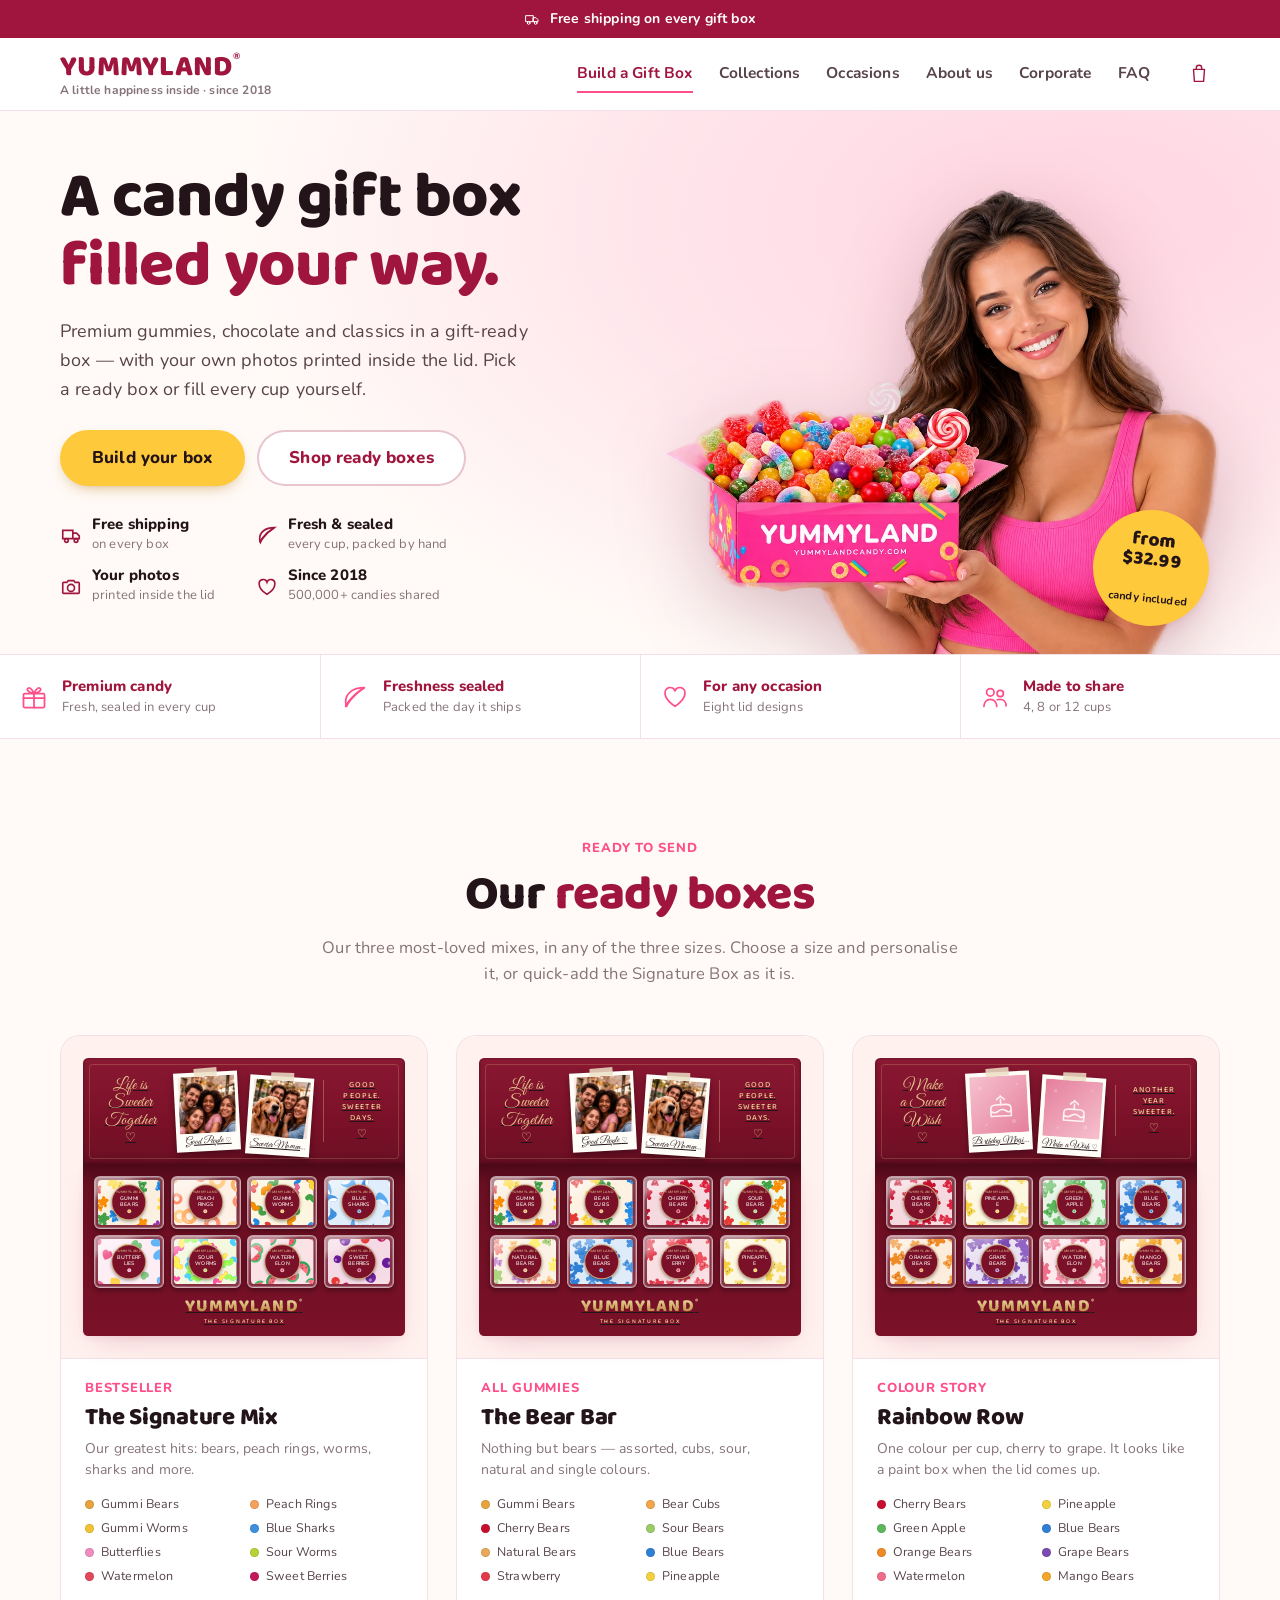
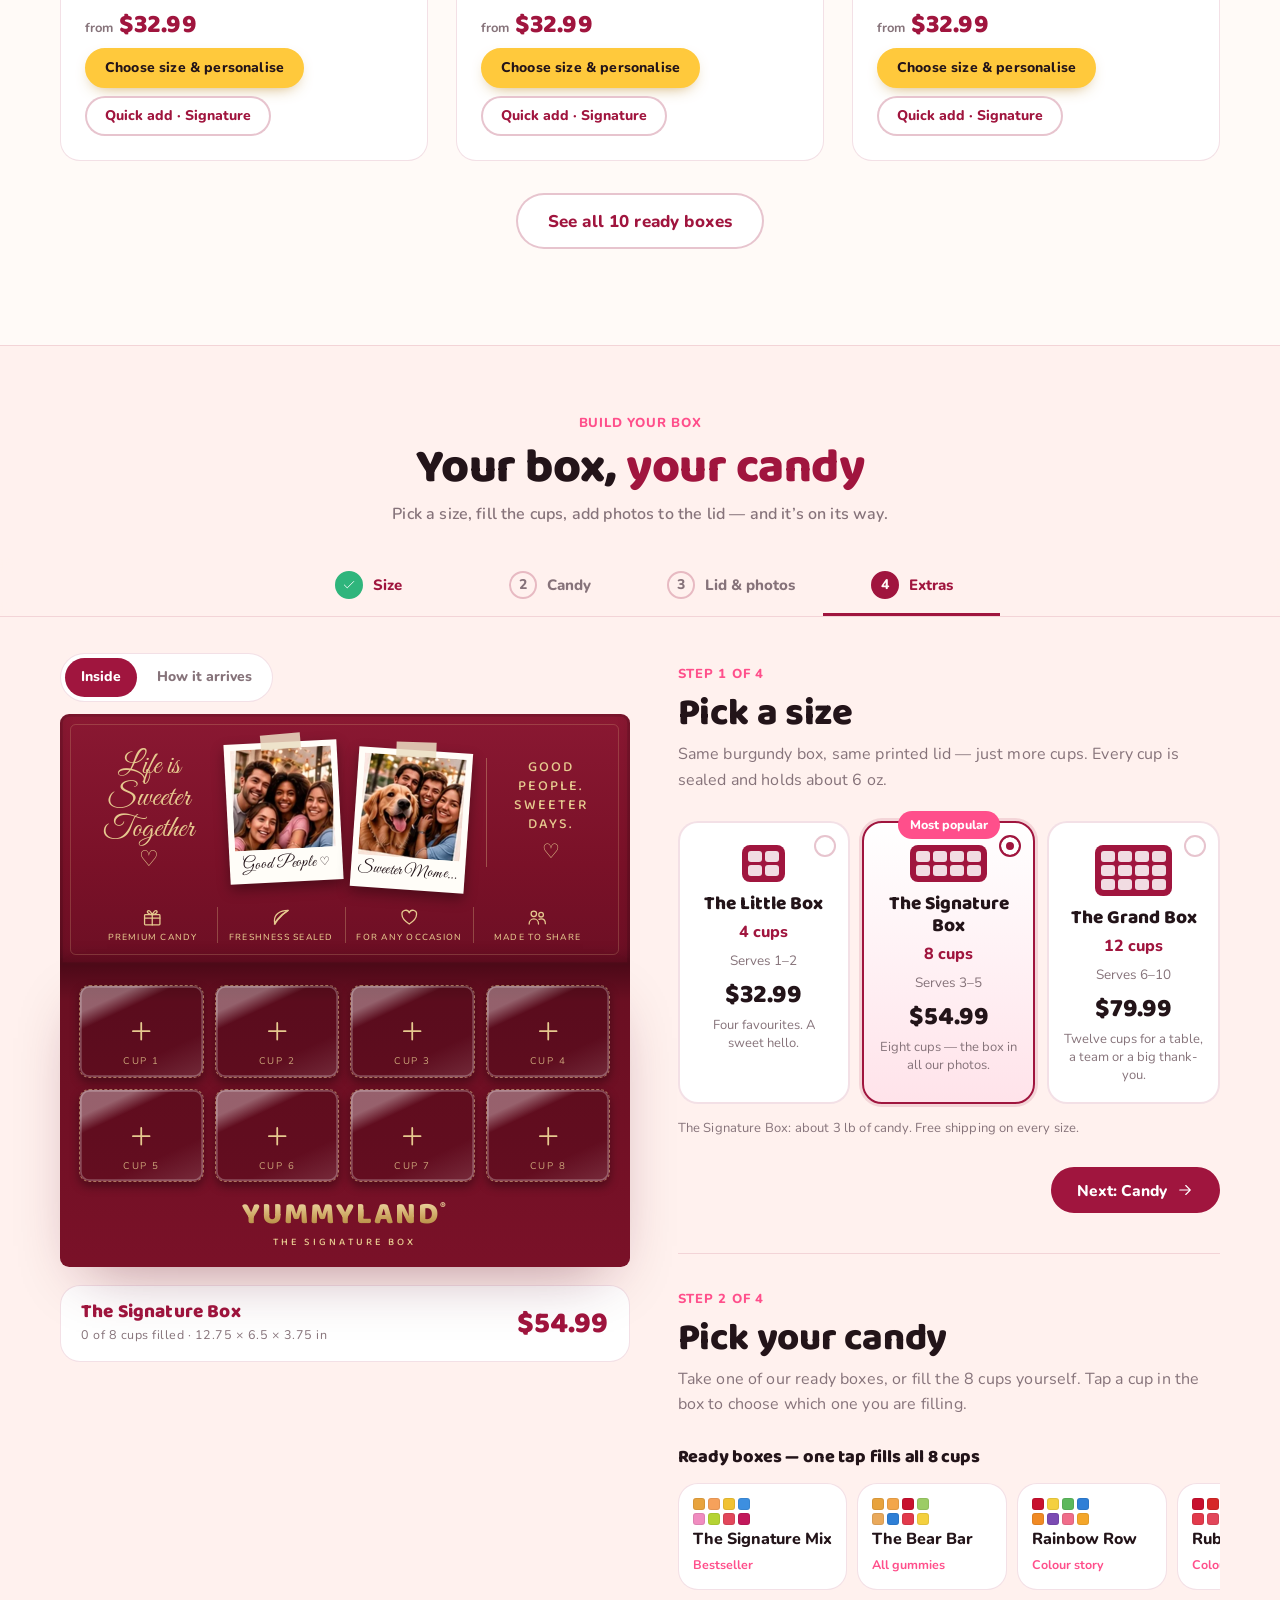
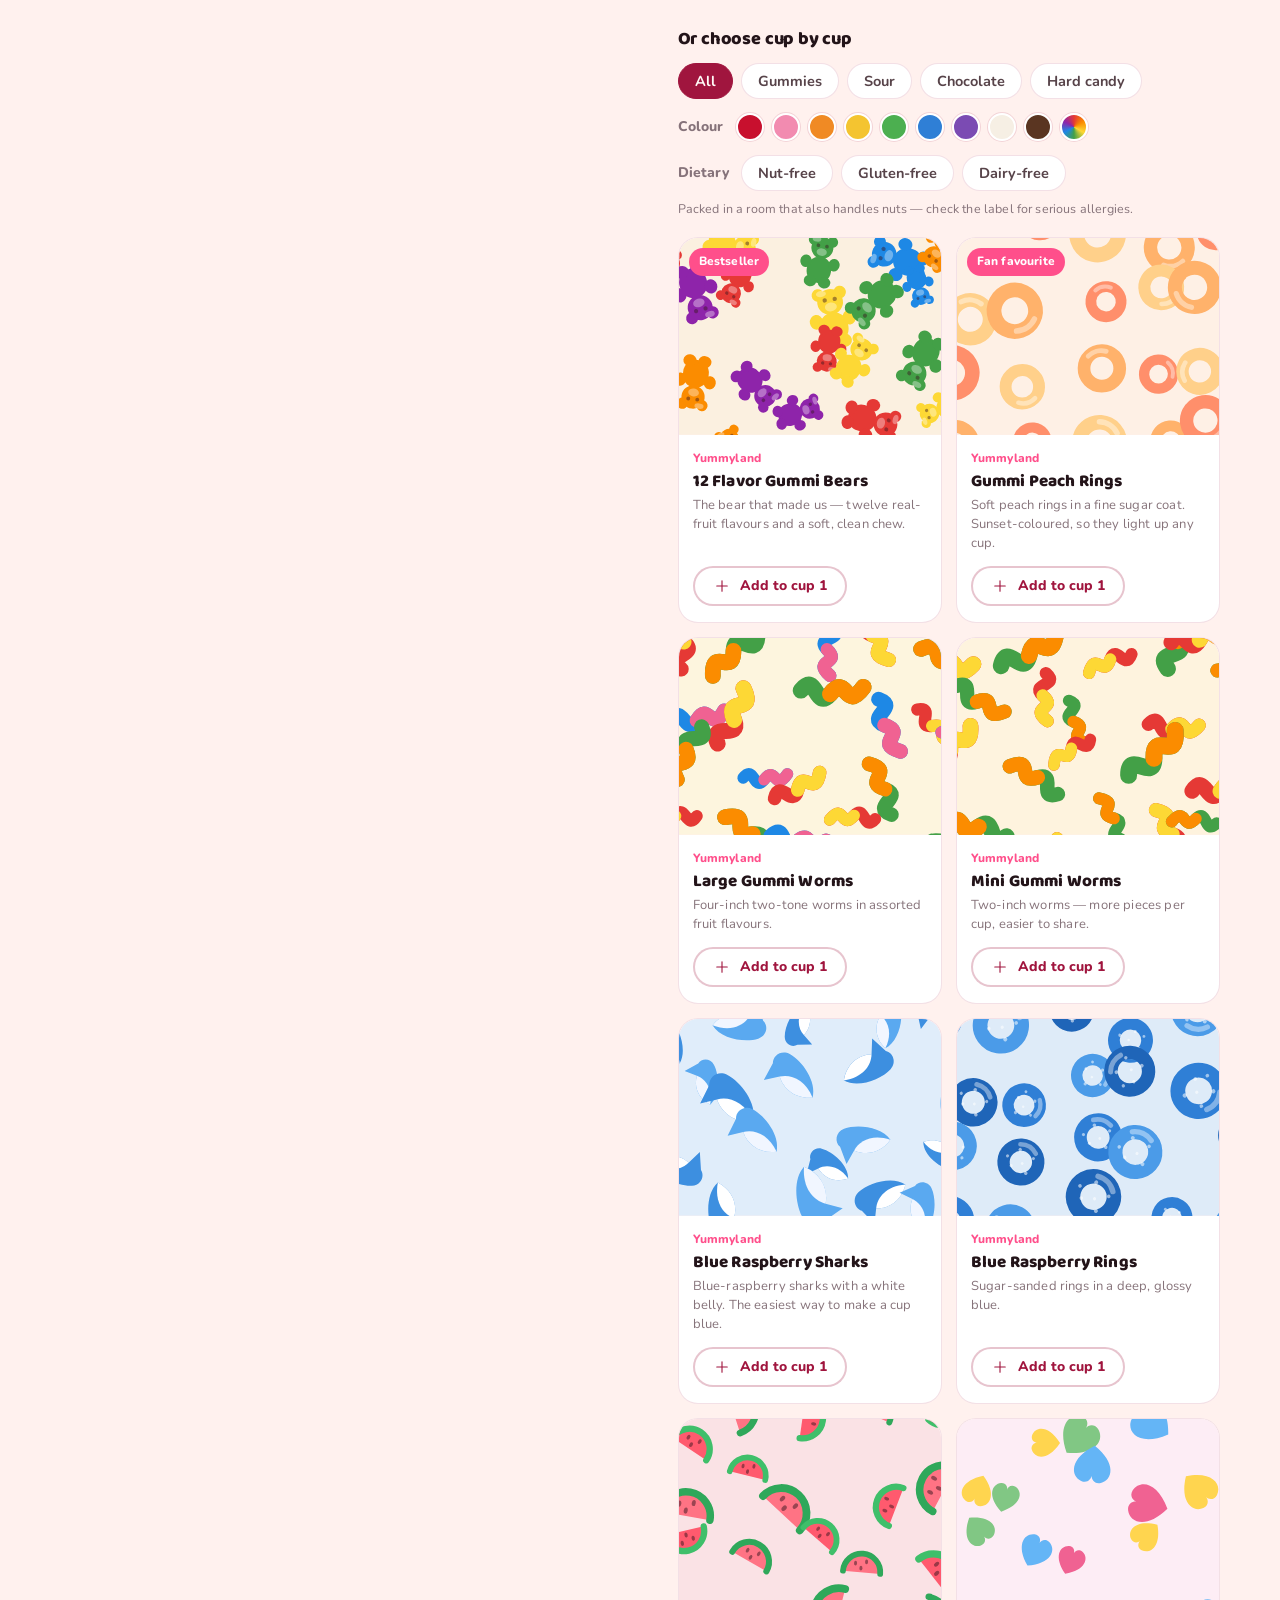
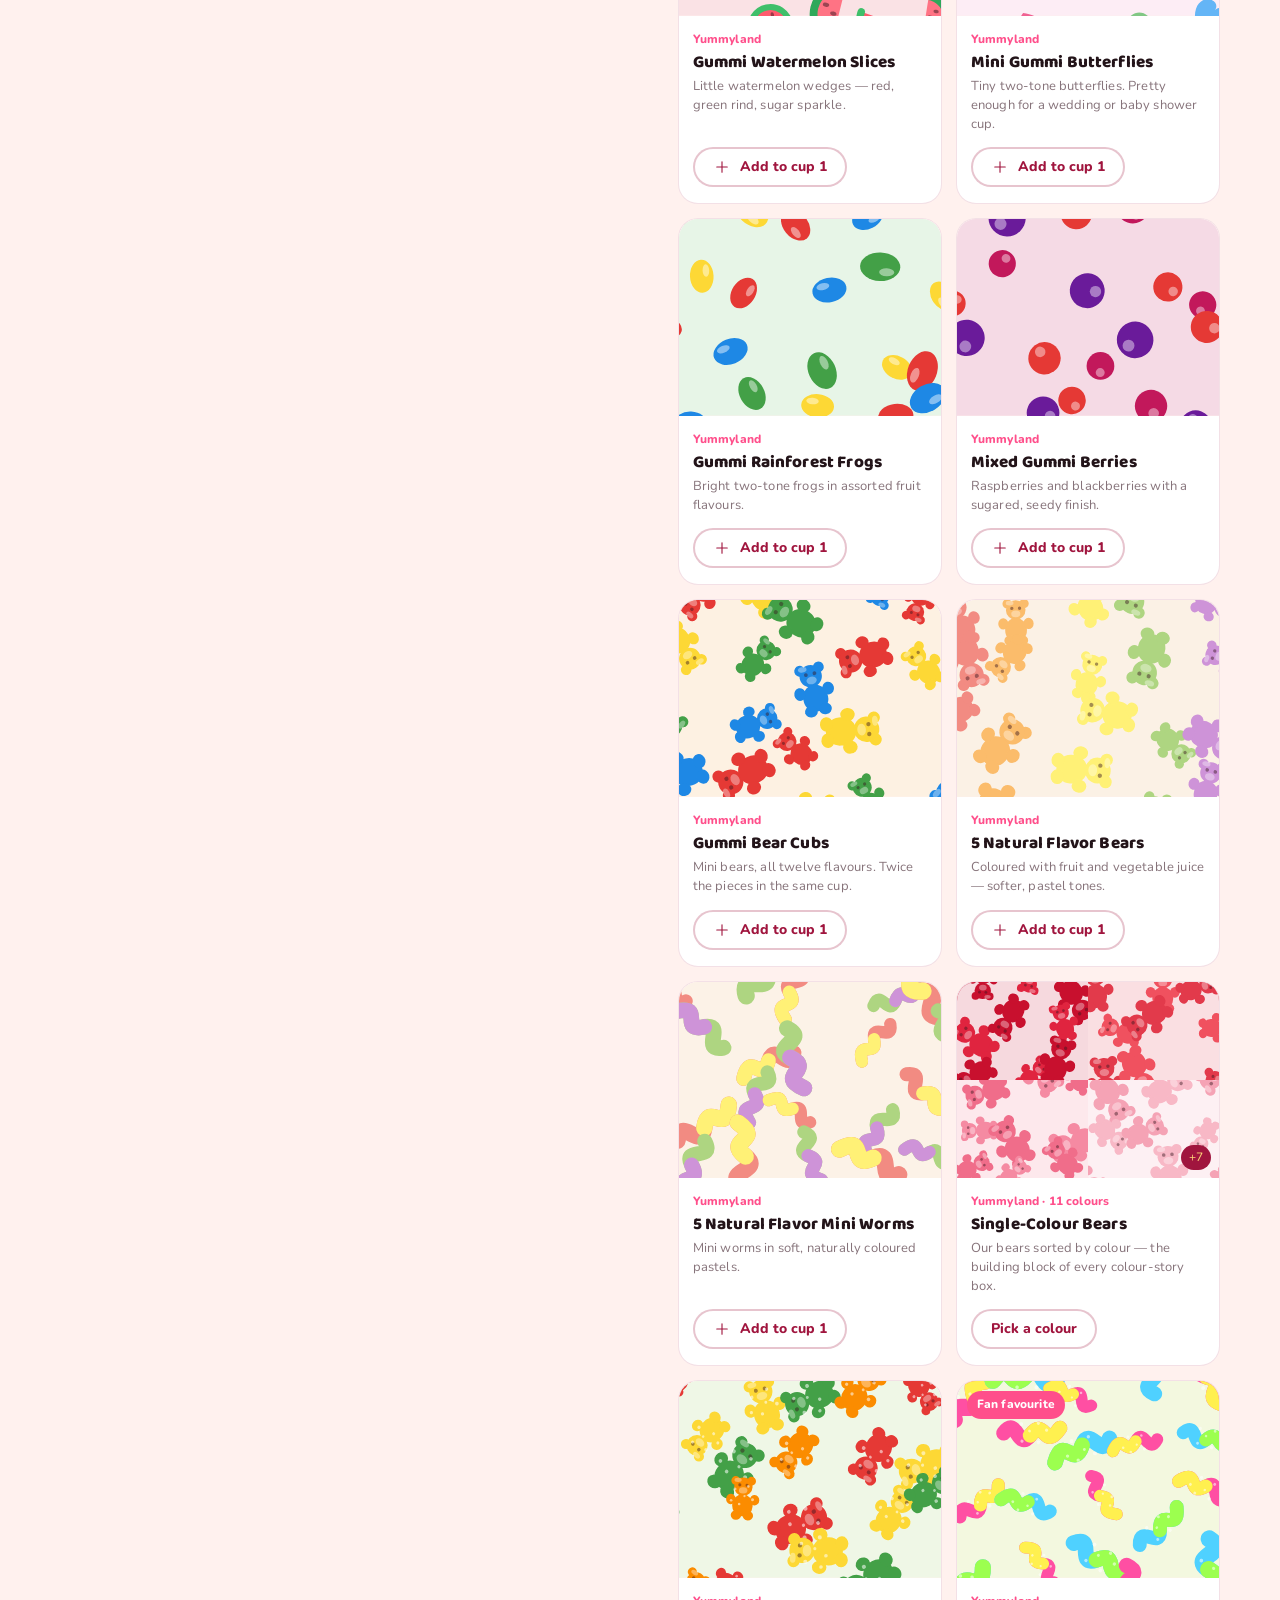
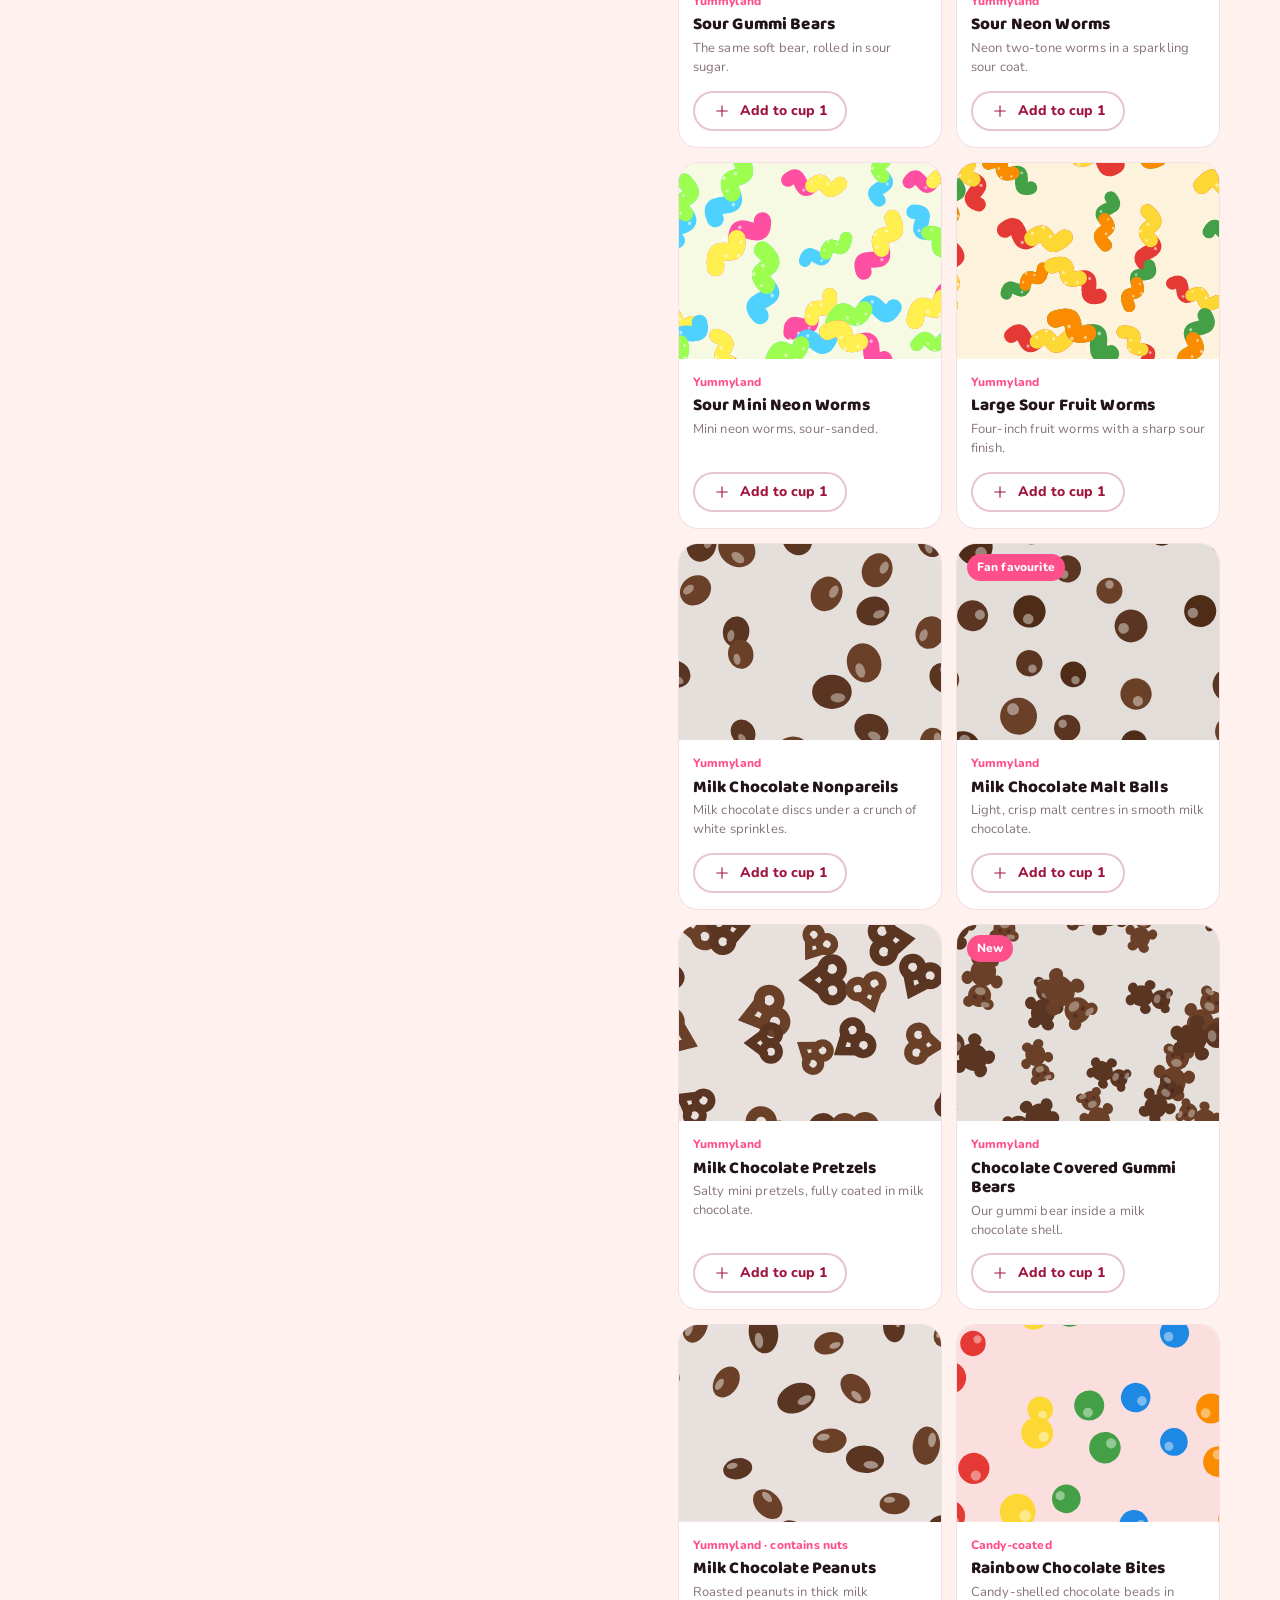
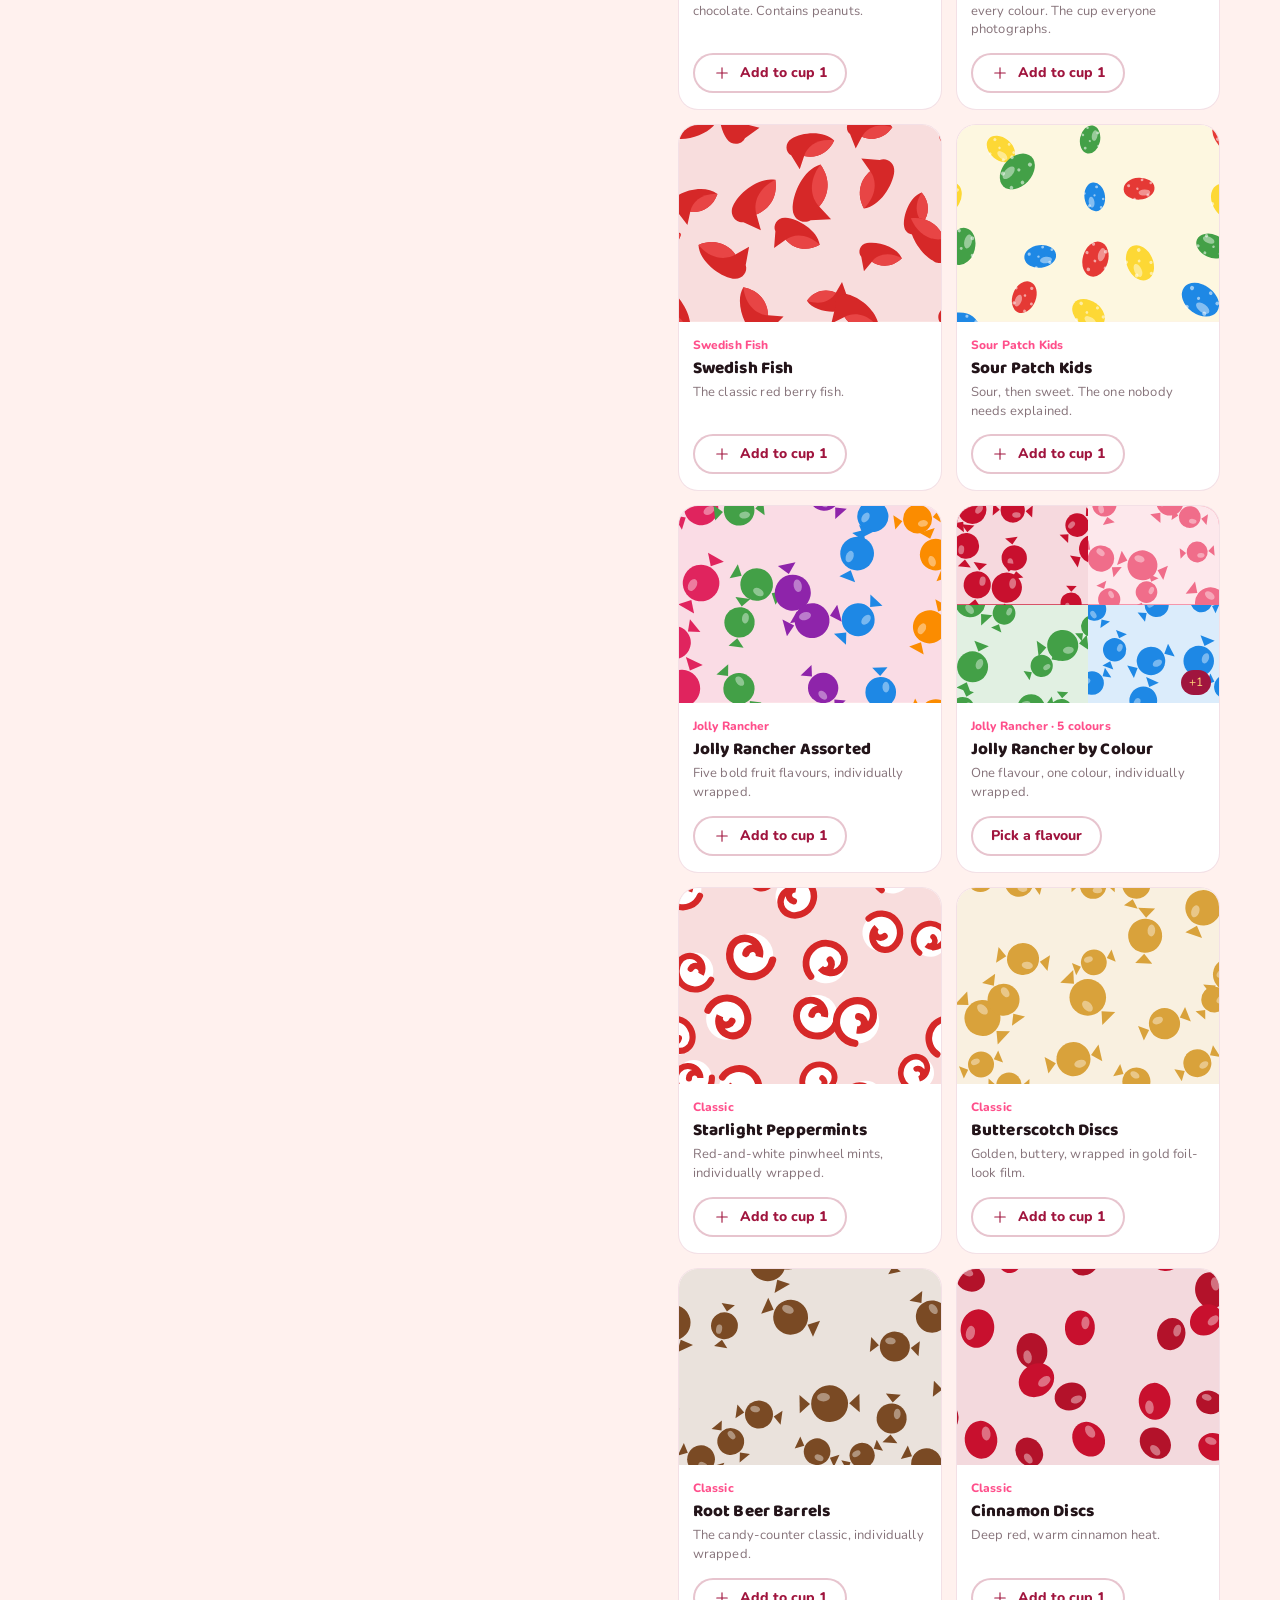
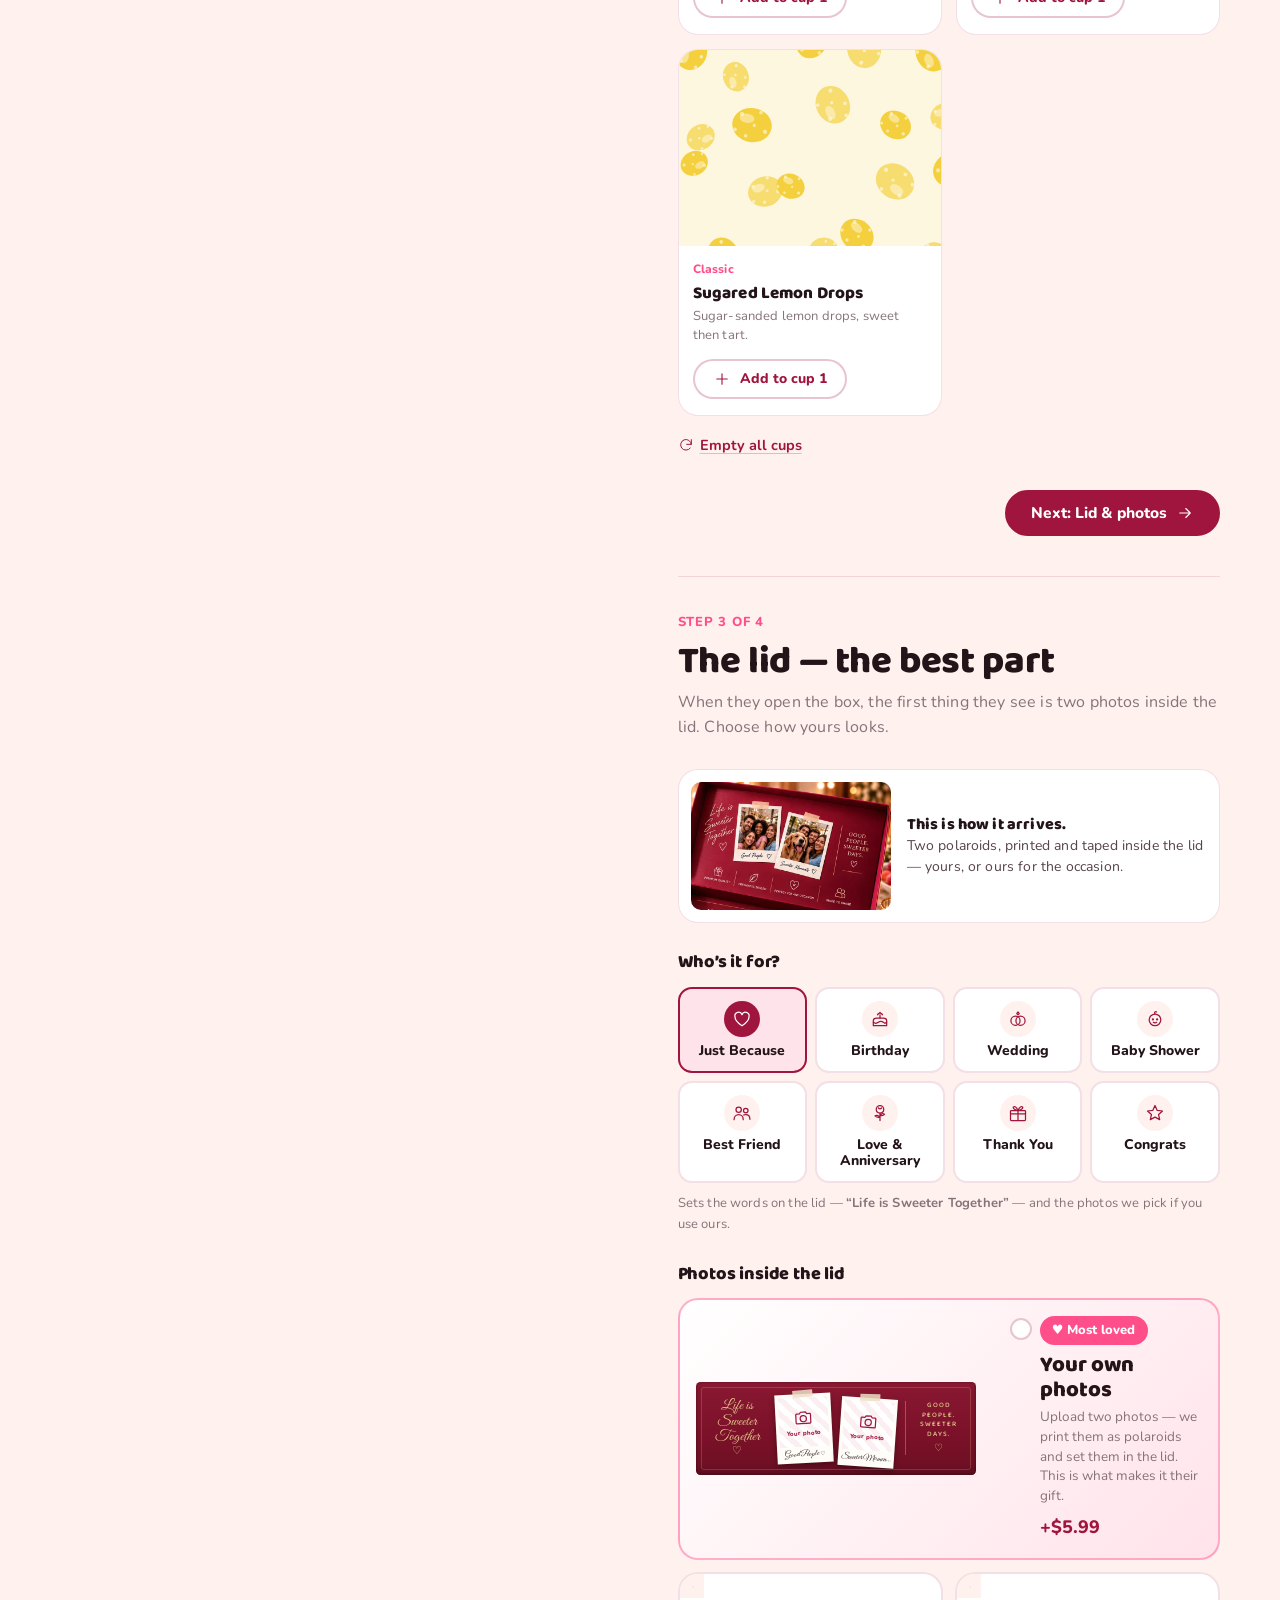
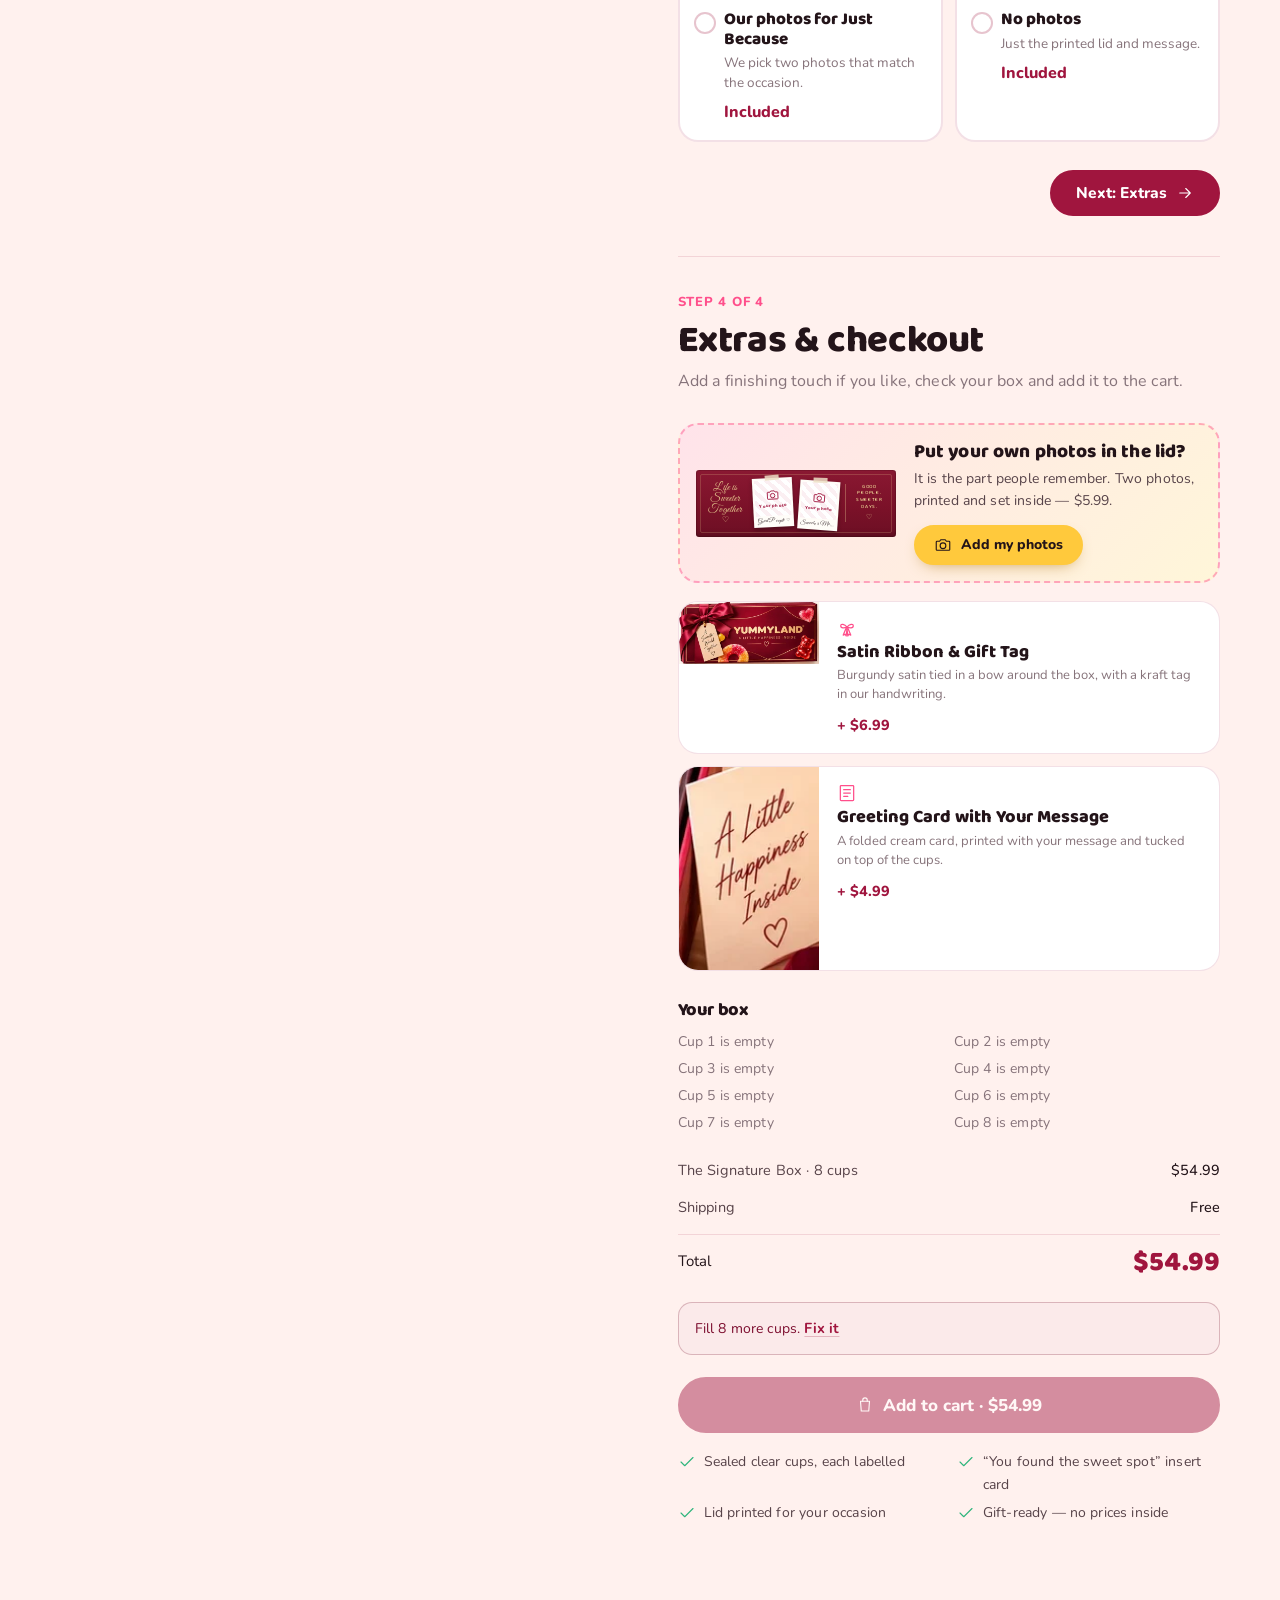
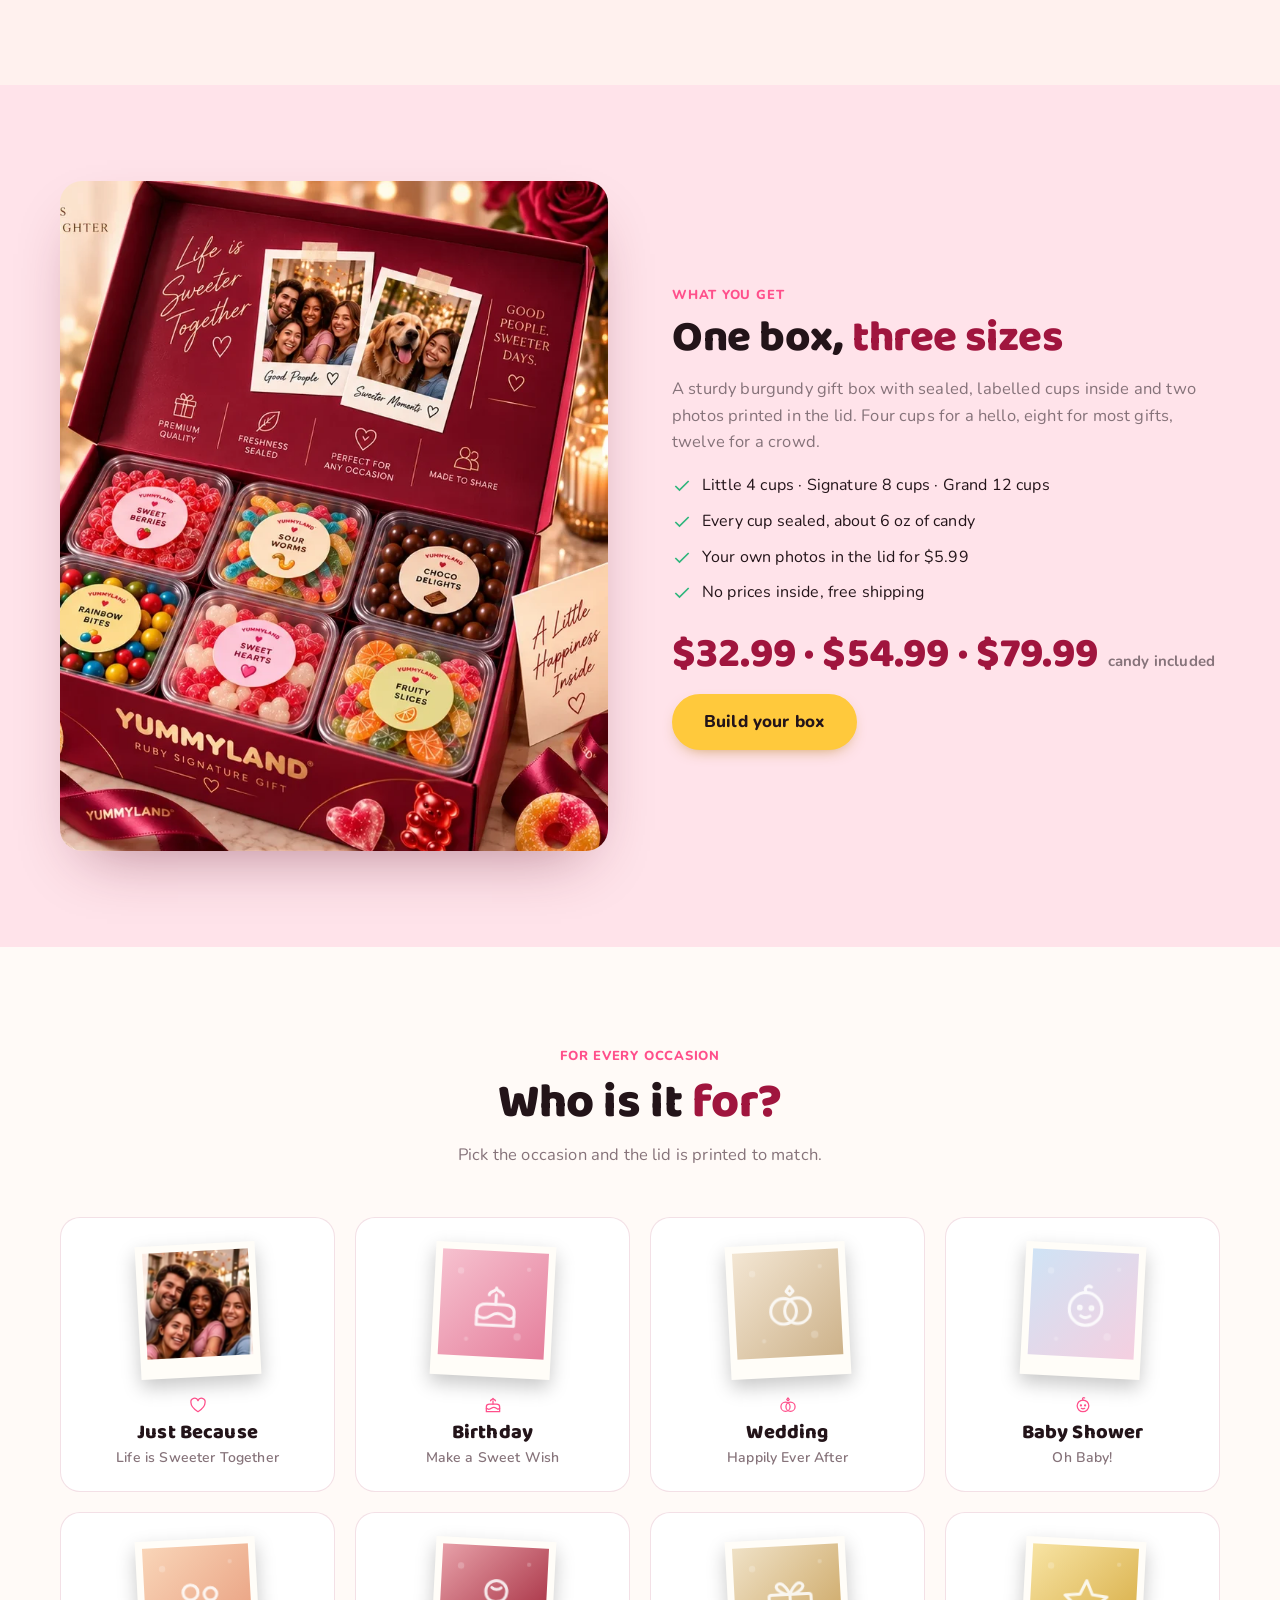
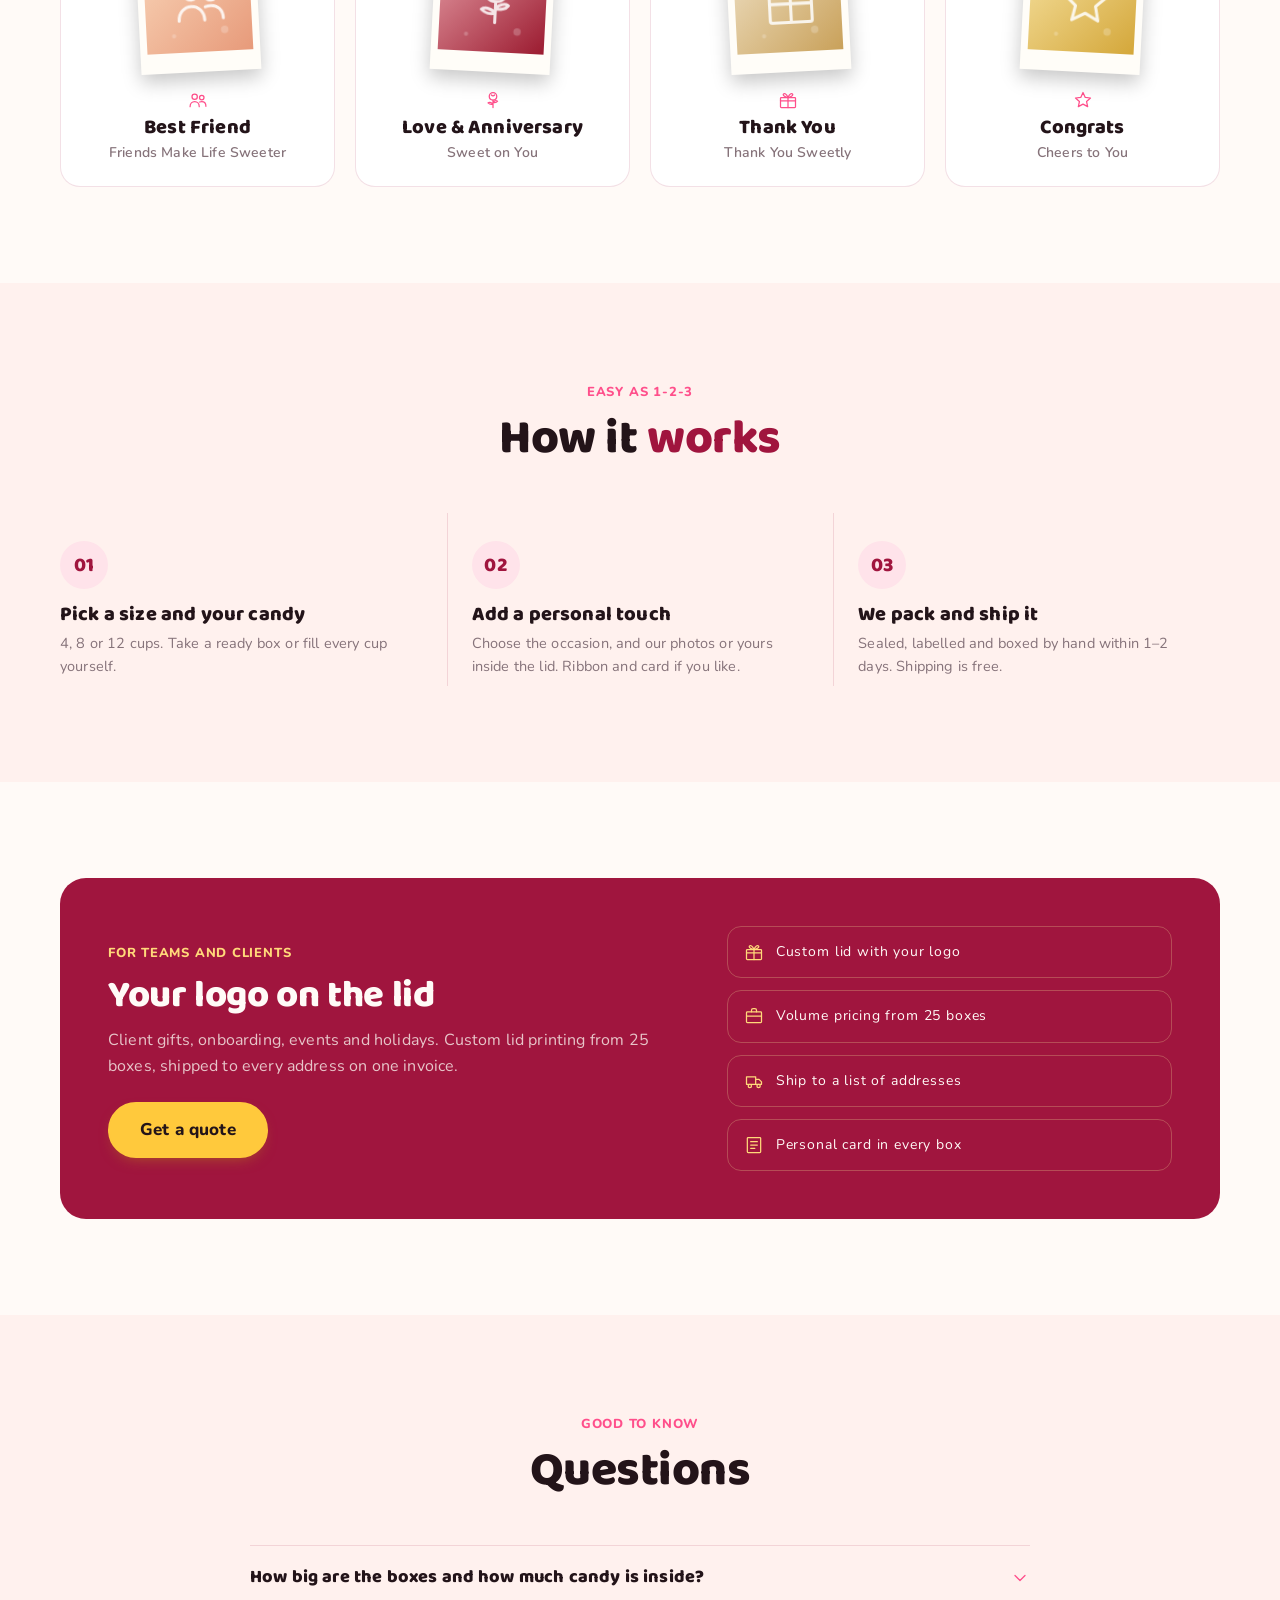
==== commit befc53c6: "Tidy the hero at tablet and phone widths Two columns hold down to tablet width, the photo is capped " ====
--- a/index.html
+++ b/index.html
@@ -21,7 +21,7 @@
 <meta name="twitter:image" content="https://yummylandcandy.com/assets/img/og.jpg">
 <link rel="preload" href="assets/fonts/nunito.woff2" as="font" type="font/woff2" crossorigin>
 <link rel="preload" href="assets/fonts/baloo2.woff2" as="font" type="font/woff2" crossorigin>
-<link rel="stylesheet" href="assets/css/style.css?v=2594412f">
+<link rel="stylesheet" href="assets/css/style.css?v=2aec18b7">
 <!-- JSONLD:START -->
 <script type="application/ld+json">{"@context":"https://schema.org","@graph":[{"@type":"Organization","@id":"https://yummylandcandy.com/#org","name":"Yummyland","url":"https://yummylandcandy.com/","logo":"https://yummylandcandy.com/assets/img/apple-touch-icon.png","image":"https://yummylandcandy.com/assets/img/og.jpg","description":"Premium candy gift boxes: six cups of Albanese gummies and chocolate, with a lid printed for the occasion.","email":"hello@yummylandcandy.com","telephone":"+1-833-986-6526","address":{"@type":"PostalAddress","addressLocality":"Los Angeles","addressRegion":"CA","addressCountry":"US"},"sameAs":["https://instagram.com/yummylandcandy","https://tiktok.com/@yummylandcandy","https://facebook.com/yummylandcandy"]},{"@type":"WebSite","@id":"https://yummylandcandy.com/#website","url":"https://yummylandcandy.com/","name":"Yummyland","publisher":{"@id":"https://yummylandcandy.com/#org"}},{"@type":"Product","name":"Ruby Gift Box","description":"A rigid burgundy gift box with 4, 8 or 12 sealed cups of candy you choose and a lid printed for the occasion — with your own photos if you like.","image":["https://yummylandcandy.com/assets/img/hero-box.jpg","https://yummylandcandy.com/assets/img/box-open.webp"],"brand":{"@type":"Brand","name":"Yummyland"},"offers":{"@type":"AggregateOffer","priceCurrency":"USD","lowPrice":"32.99","highPrice":"79.99","offerCount":3,"availability":"https://schema.org/InStock","url":"https://yummylandcandy.com/"}}]}</script>
 <!-- JSONLD:END -->
--- a/assets/css/style.css
+++ b/assets/css/style.css
@@ -177,8 +177,9 @@
 .hero__copy { padding-bottom: 48px; }
 .hero__girl { position: relative; align-self: end; }
 .hero__girl img { width: 100%; display: block; filter: drop-shadow(0 24px 40px rgba(90, 10, 35, .25)); }
-.hero--girl .hero__stamp { left: 6%; bottom: 22%; font-size: 20px; }
-.hero__perks { list-style: none; margin: 30px 0 0; padding: 0; display: grid; grid-template-columns: repeat(2, minmax(0, 1fr)); gap: 12px 20px; }
+/* the price stamp sits in the corner, never on the box or the face */
+.hero--girl .hero__stamp { left: auto; right: 2%; bottom: 6%; width: 116px; height: 116px; font-size: 19px; transform: rotate(6deg); }
+.hero__perks { list-style: none; margin: 30px 0 0; padding: 0; display: grid; grid-template-columns: repeat(2, max-content); gap: 12px 40px; }
 .hero__perks li { display: grid; grid-template-columns: 22px 1fr; gap: 2px 10px; align-items: center; }
 .hero__perks .ico { grid-row: 1 / 3; width: 22px; height: 22px; color: var(--ruby); }
 .hero__perks b { font: 800 15px/1.1 var(--sans); color: var(--ink); }
@@ -748,9 +749,14 @@
   .nav.is-open { display: flex; }
   .nav a { padding: 14px 0; border-bottom: 1px solid var(--line); }
   .header__tools { margin-left: auto; }
-  .hero--girl .hero__in { grid-template-columns: minmax(0, 1fr); gap: 8px; padding-top: 36px; }
-  .hero__copy { padding-bottom: 0; }
-  .hero__girl { max-width: 520px; margin: 0 auto; }
+  .hero--girl .hero__in { grid-template-columns: 1.1fr .9fr; gap: 16px; padding-top: 32px; }
+  .hero__copy { padding-bottom: 28px; }
+  .hero--girl h1 { font-size: 38px; }
+  .hero--girl .hero__lede { font-size: 16px; margin-bottom: 20px; }
+  .hero__perks { gap: 10px 22px; margin-top: 22px; }
+  .hero__perks b { font-size: 14px; }
+  .hero__perks span { font-size: 12px; }
+  .hero--girl .hero__stamp { width: 96px; height: 96px; font-size: 15px; }
   .stats { grid-template-columns: 1fr 1fr; }
   .hero__in { grid-template-columns: minmax(0, 1fr); gap: 40px; padding-top: 56px; padding-bottom: 56px; }
   .hero__stamp { left: auto; right: 10px; bottom: -22px; width: 96px; height: 96px; font-size: 16px; }
@@ -798,10 +804,14 @@
   .hero__lede { font-size: 16px; }
   .hero__cta .btn { flex: 1 1 100%; }
   .hero__facts { gap: 18px; }
-  .hero__perks { grid-template-columns: 1fr 1fr; gap: 10px 12px; margin-top: 22px; }
-  .hero__perks b { font-size: 14px; }
-  .hero__perks span { font-size: 12px; }
-  .hero--girl .hero__stamp { left: auto; right: 4%; bottom: 30%; width: 92px; height: 92px; font-size: 15px; }
+  .hero--girl .hero__in { grid-template-columns: minmax(0, 1fr); gap: 4px; padding-top: 28px; }
+  .hero__copy { padding-bottom: 0; }
+  .hero--girl h1 { font-size: 36px; }
+  .hero__girl { width: min(100%, 400px); margin: 10px auto 0; }
+  .hero__perks { grid-template-columns: 1fr 1fr; gap: 10px 14px; margin-top: 20px; }
+  .hero__perks b { font-size: 13.5px; }
+  .hero__perks span { font-size: 11.5px; }
+  .hero--girl .hero__stamp { right: 0; bottom: 4%; width: 88px; height: 88px; font-size: 14px; }
   .hero__facts b { font-size: 22px; }
   .trust__item { padding: 16px 12px; gap: 10px; }
   .trust__item span { font-size: 12px; }
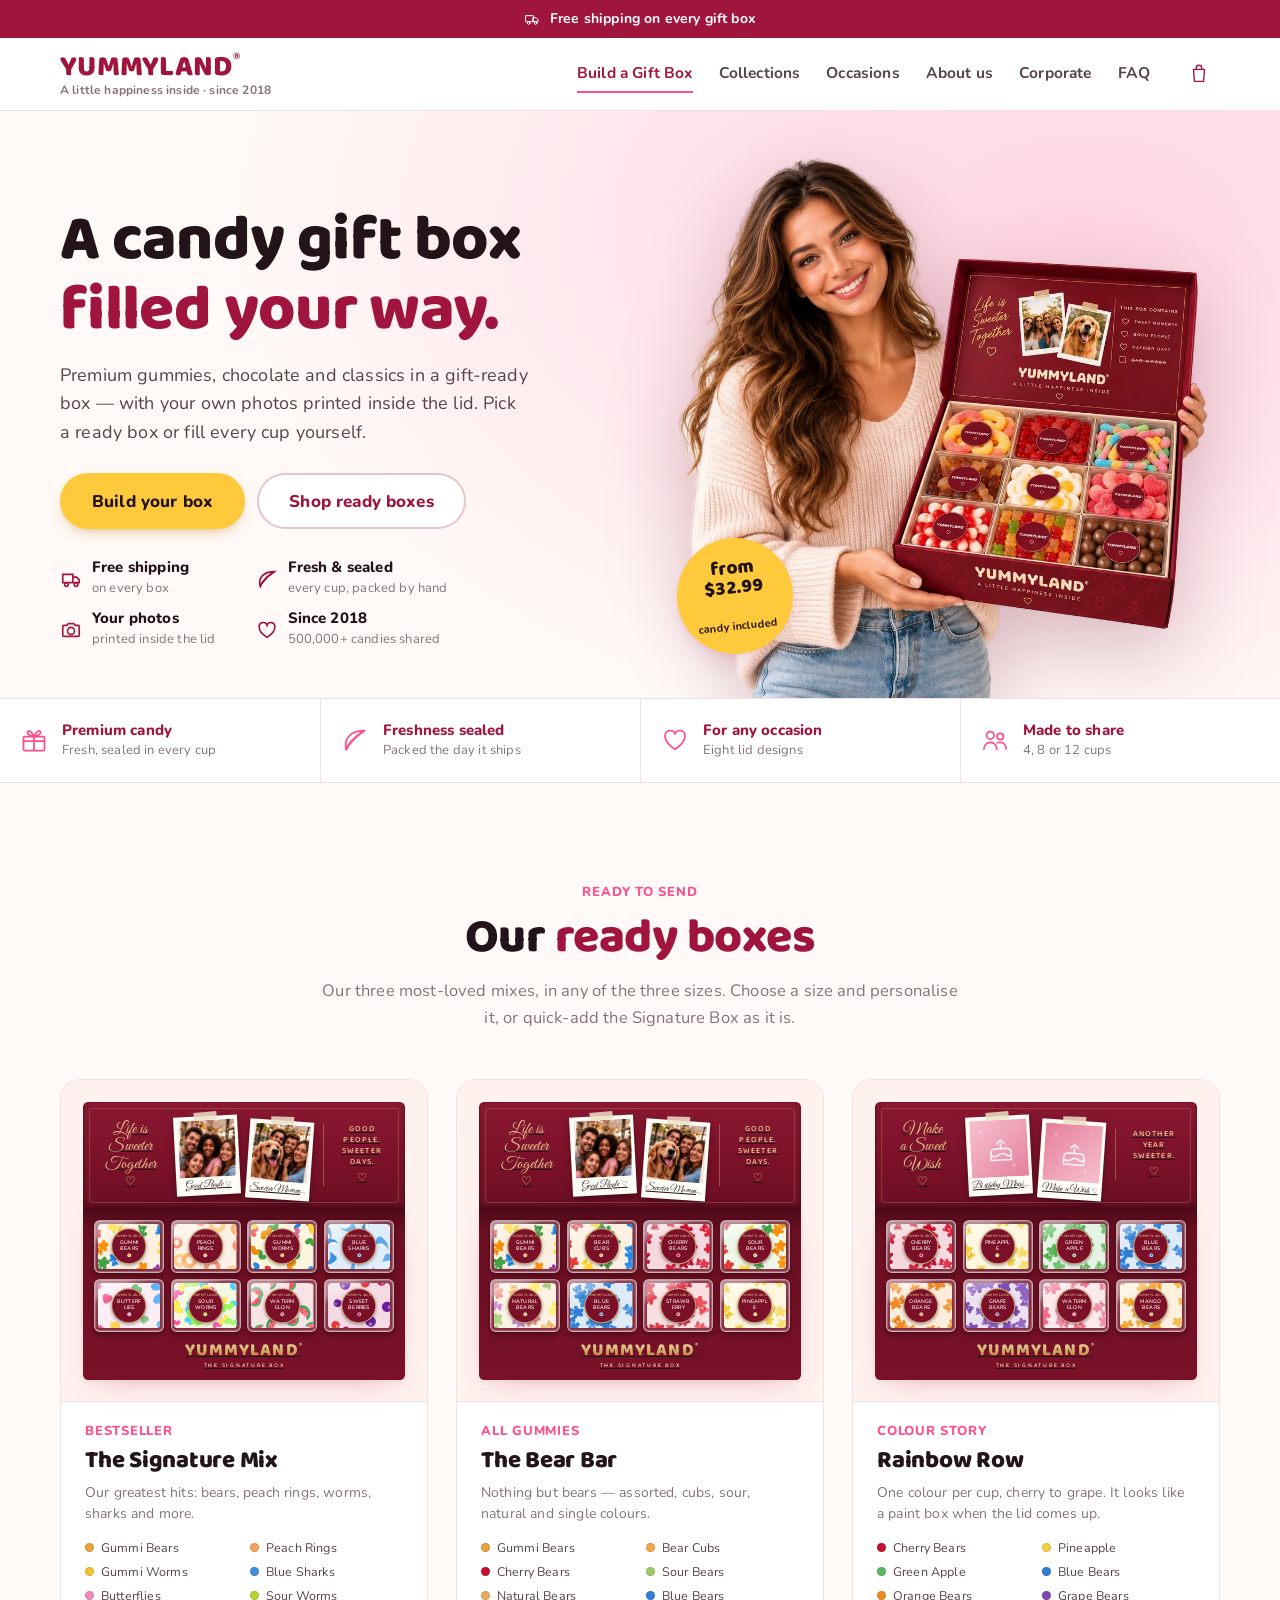
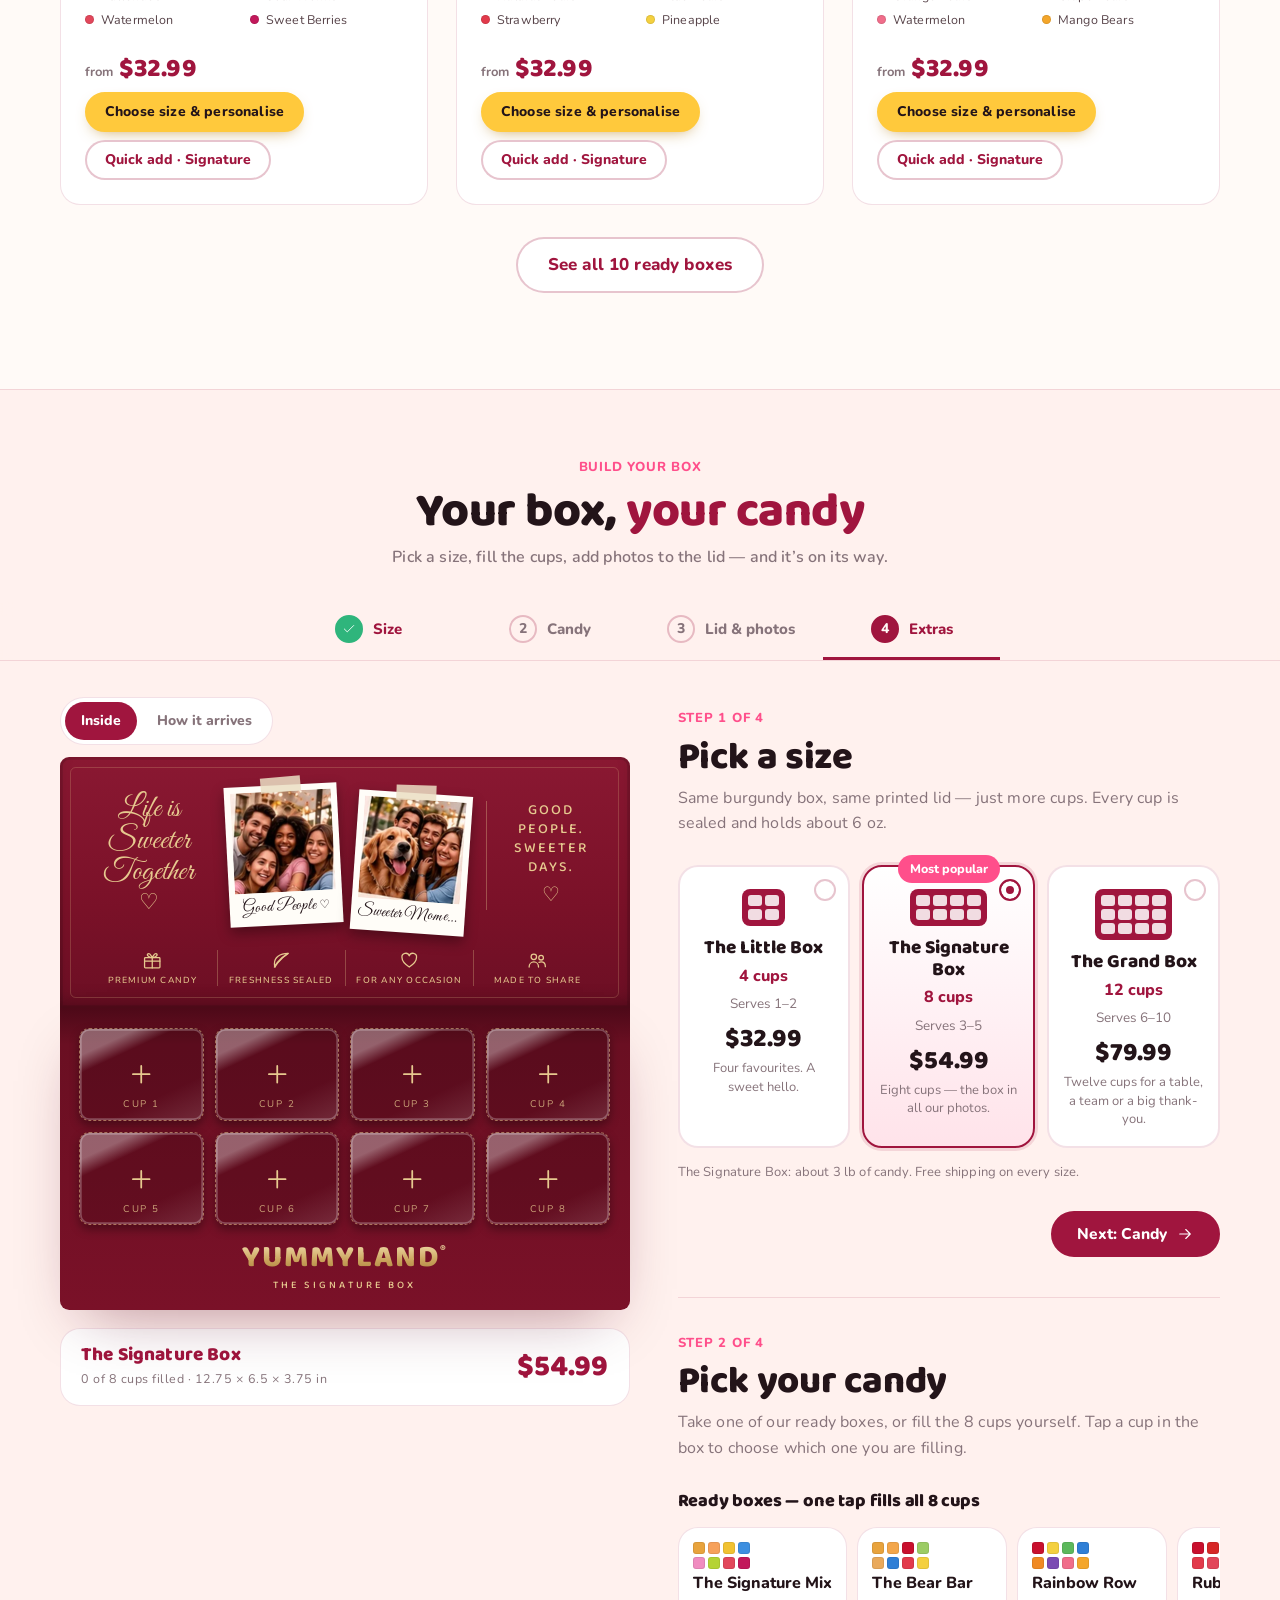
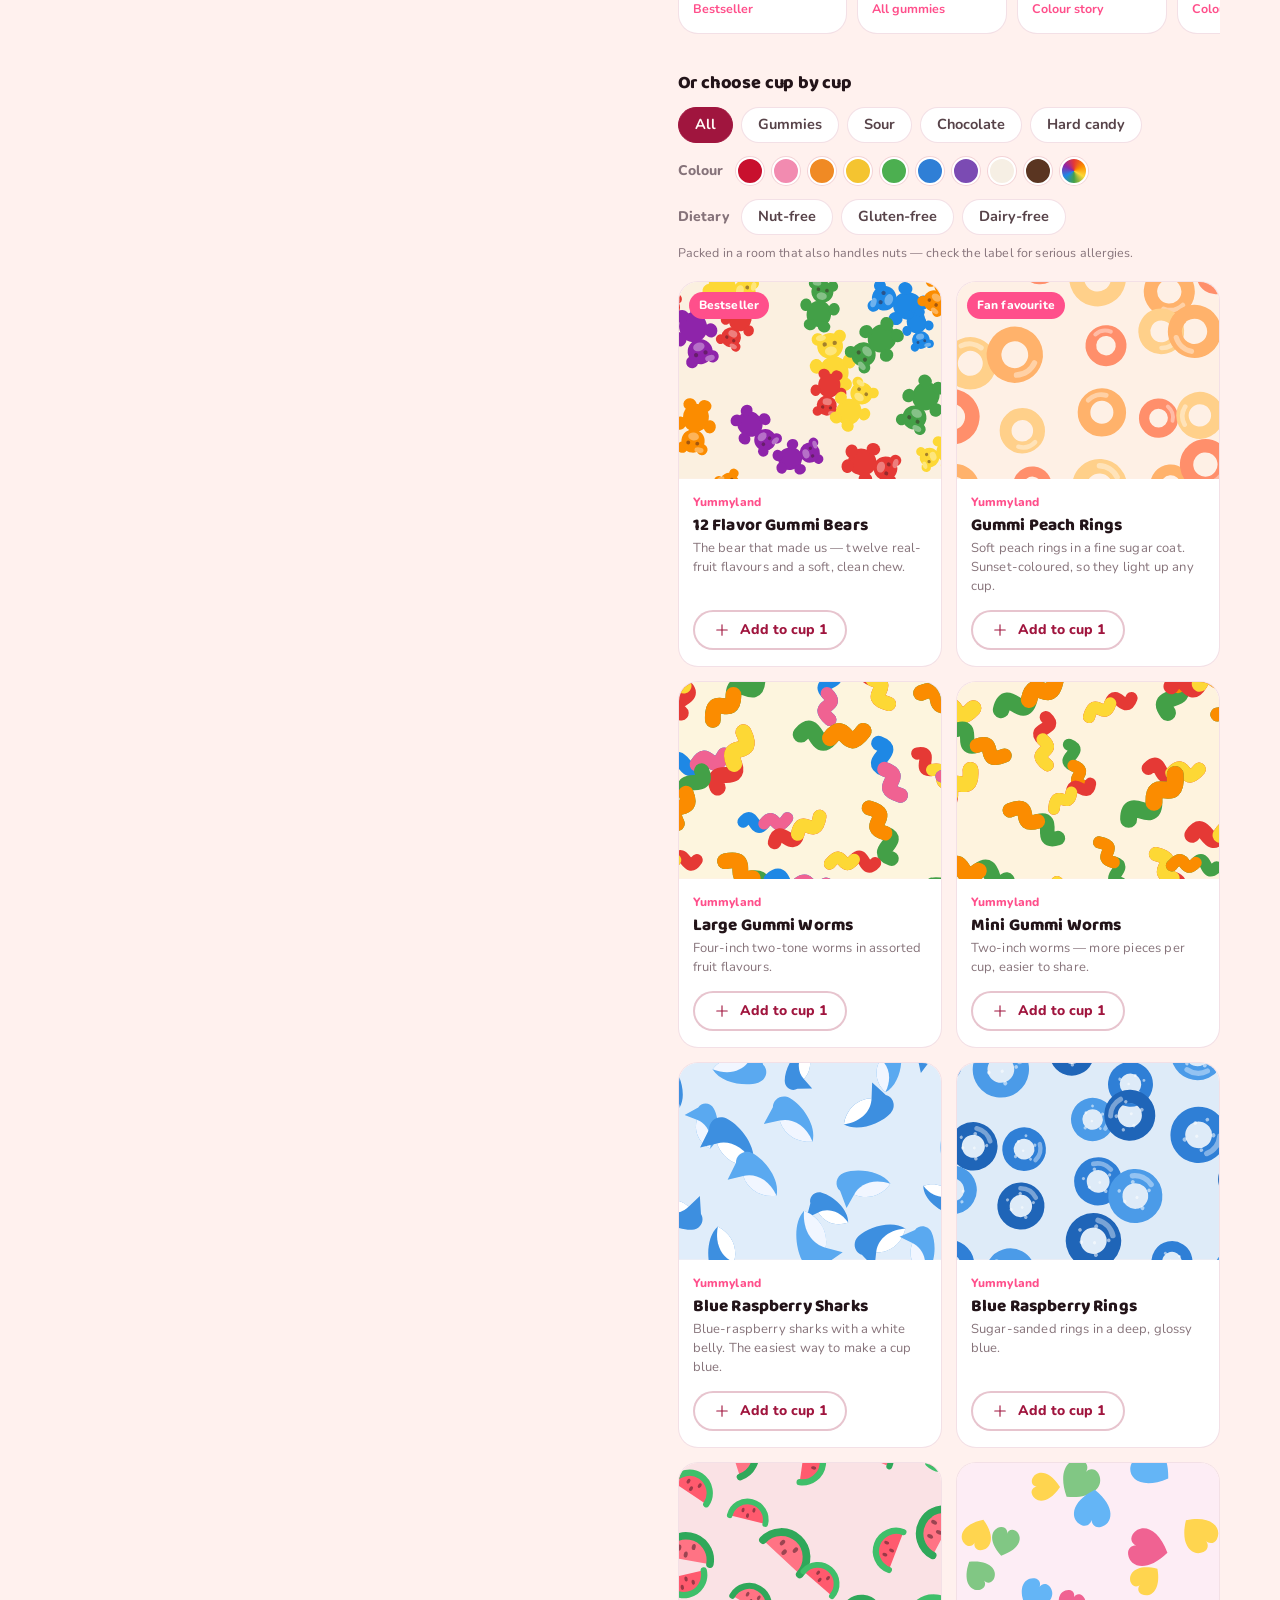
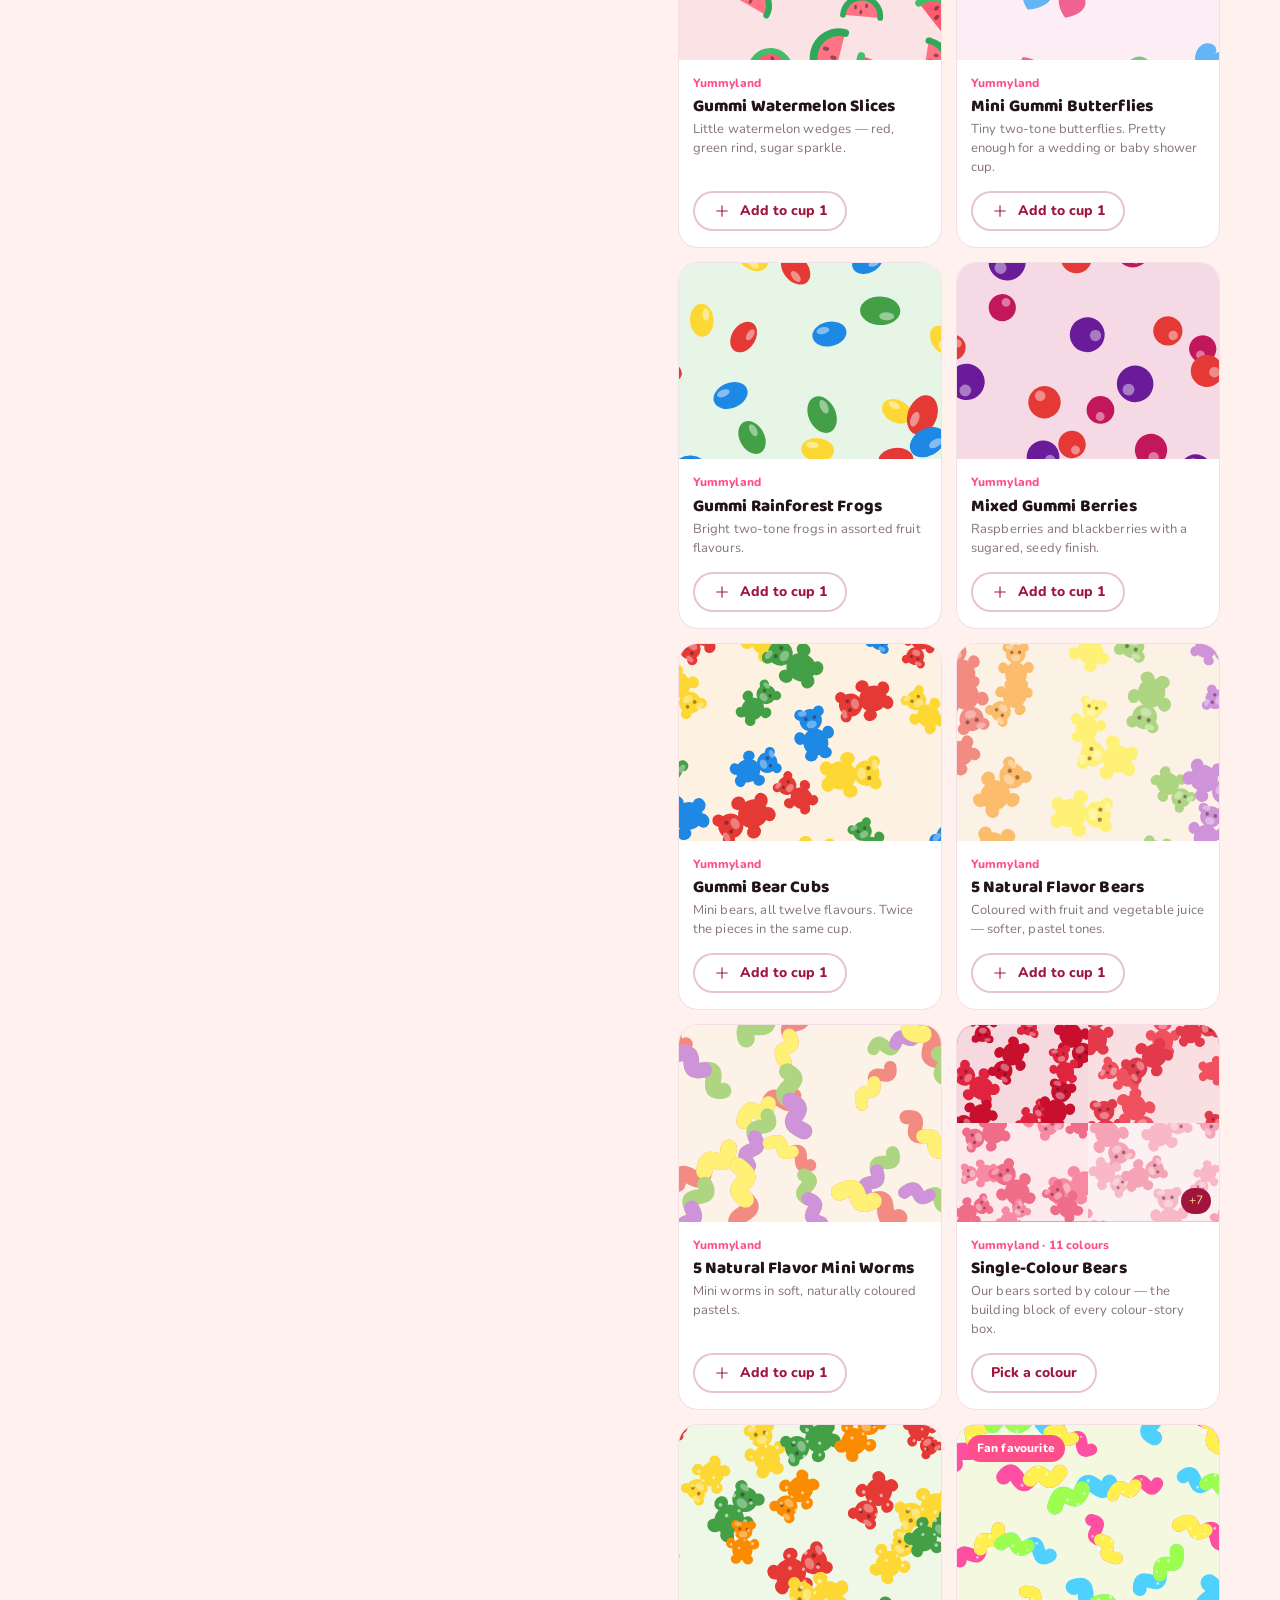
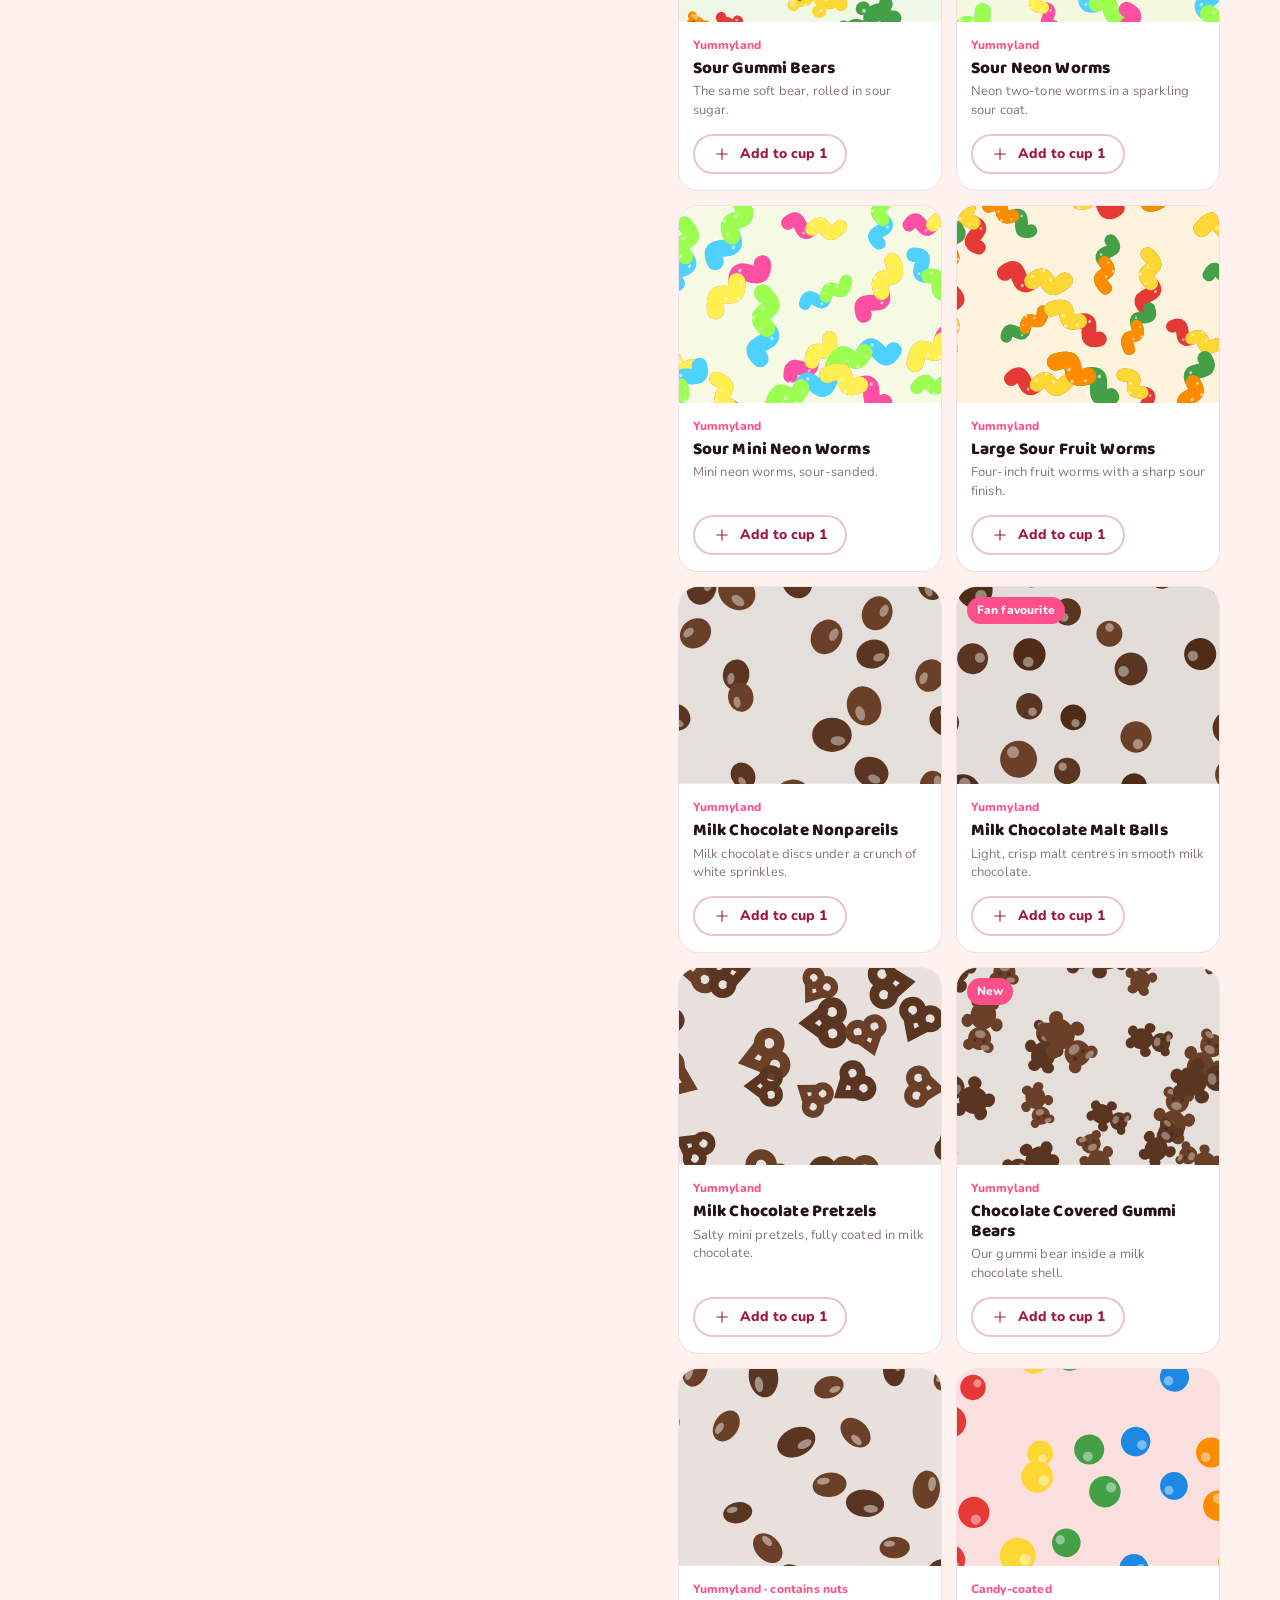
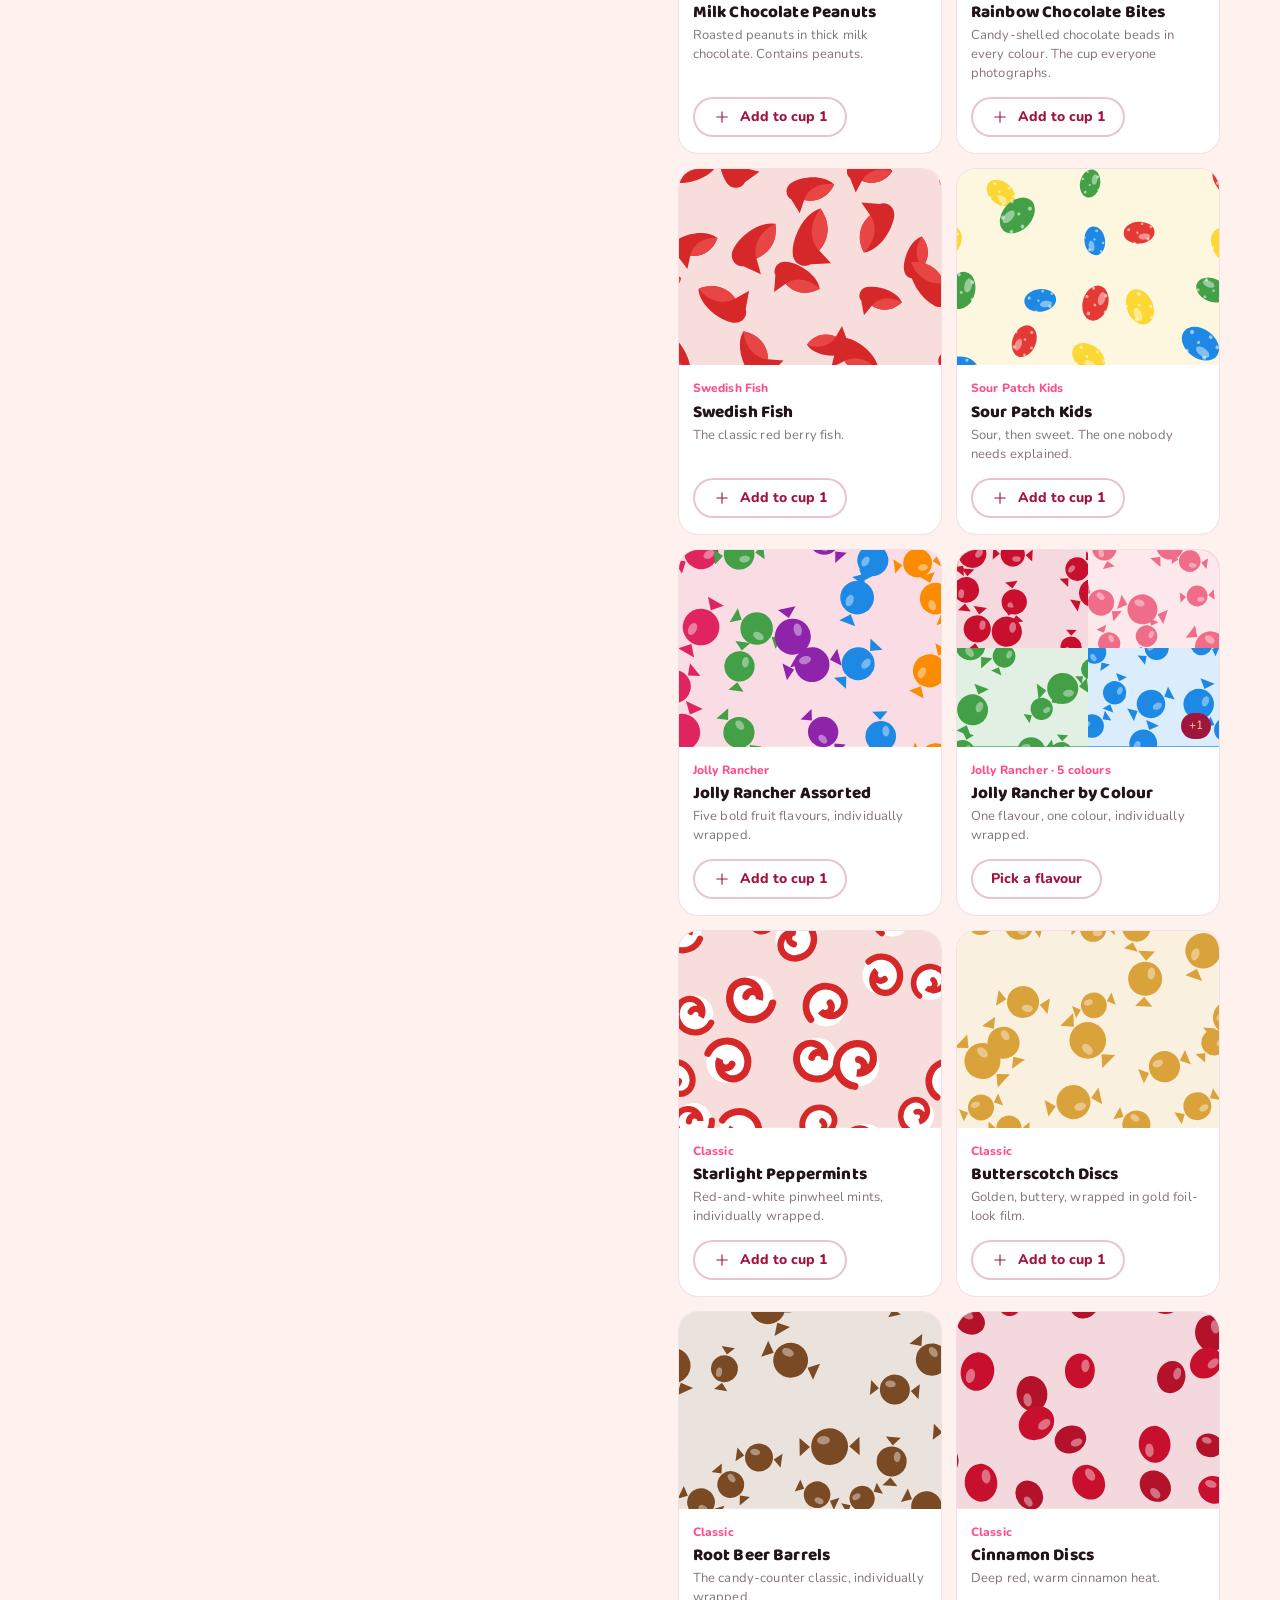
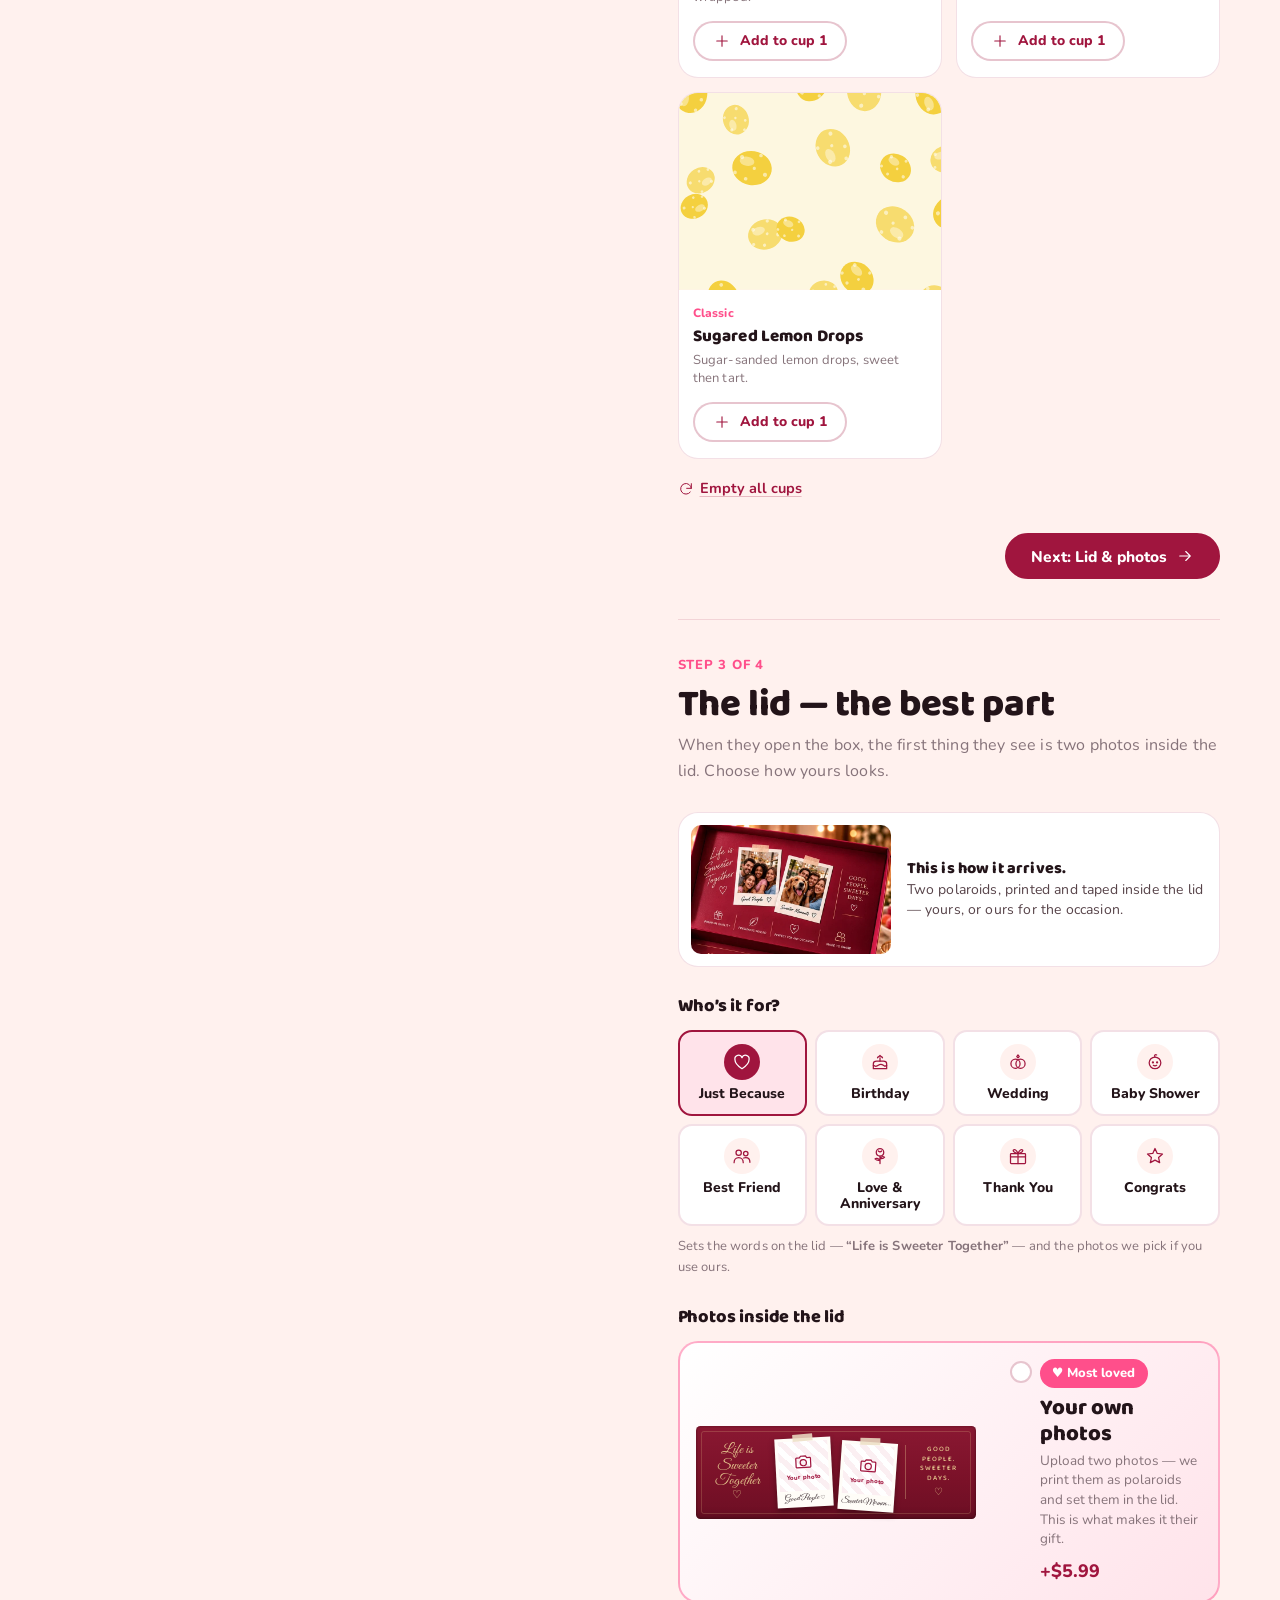
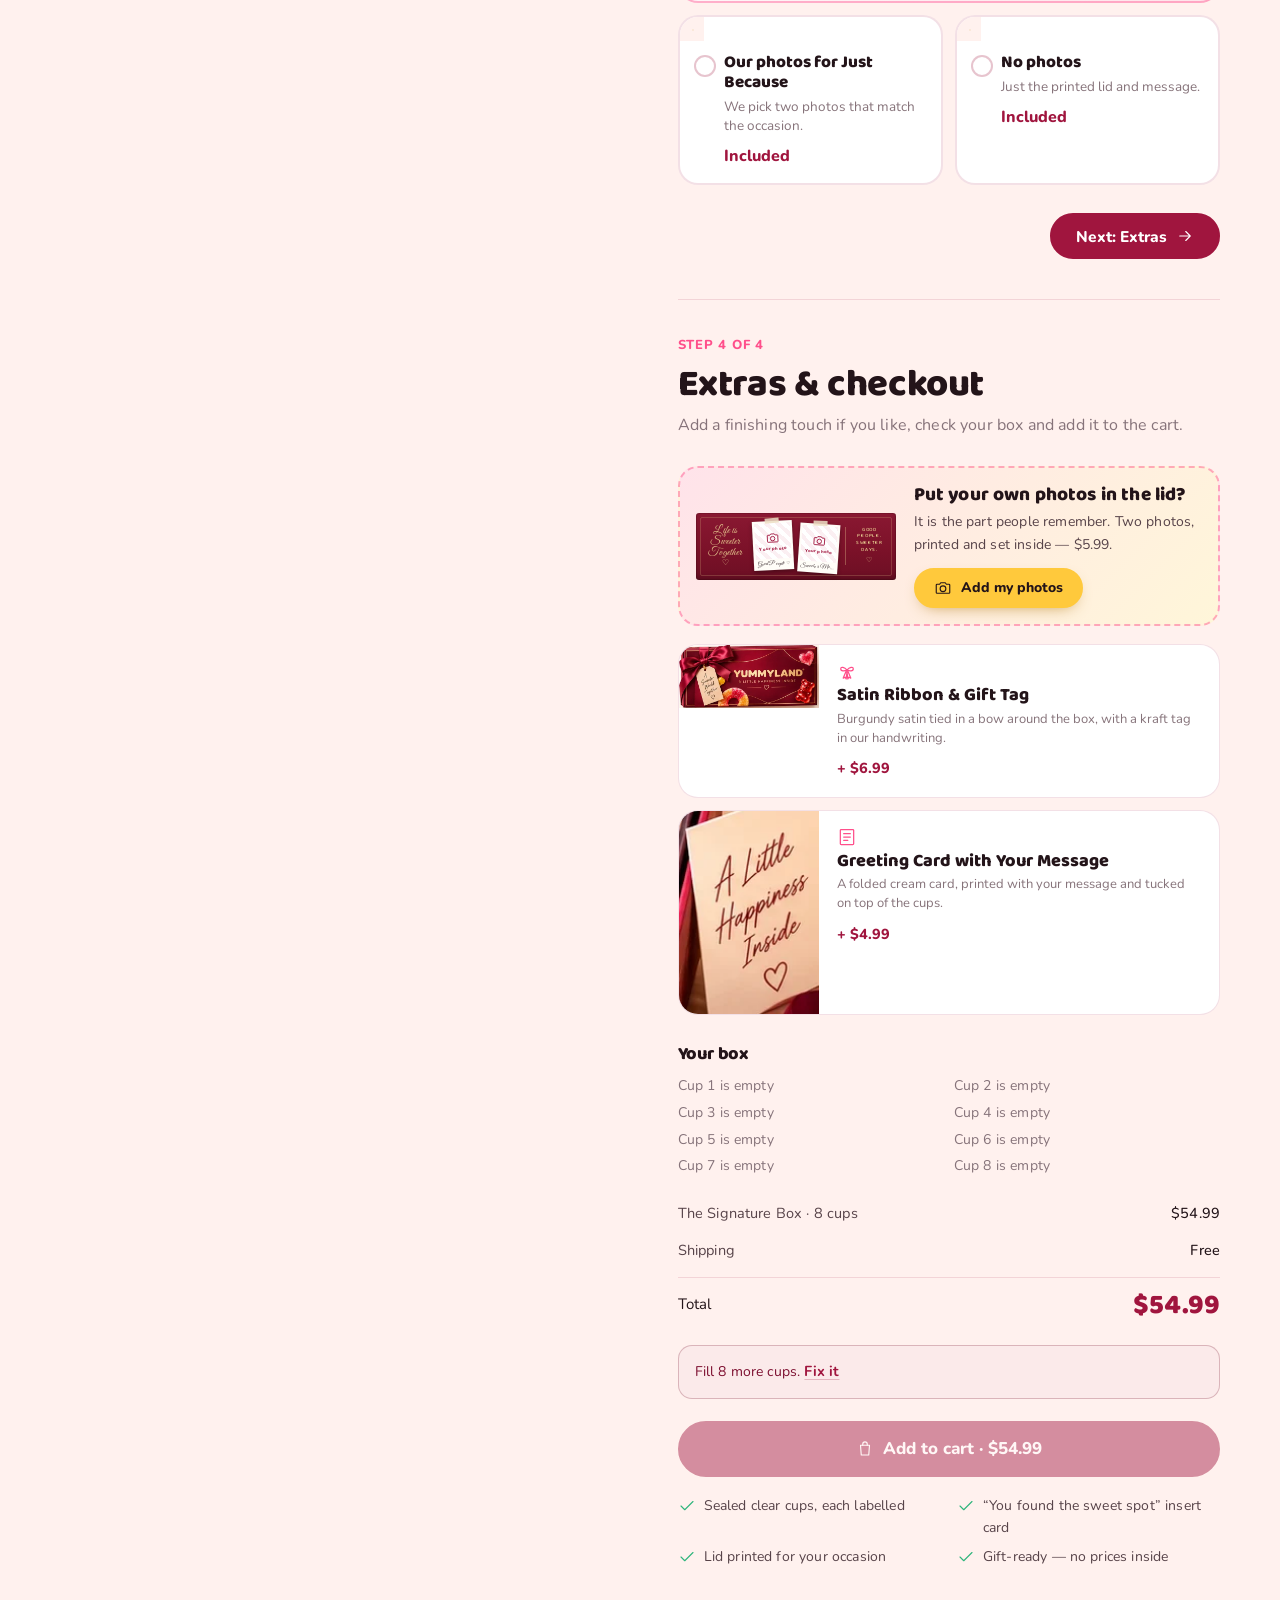
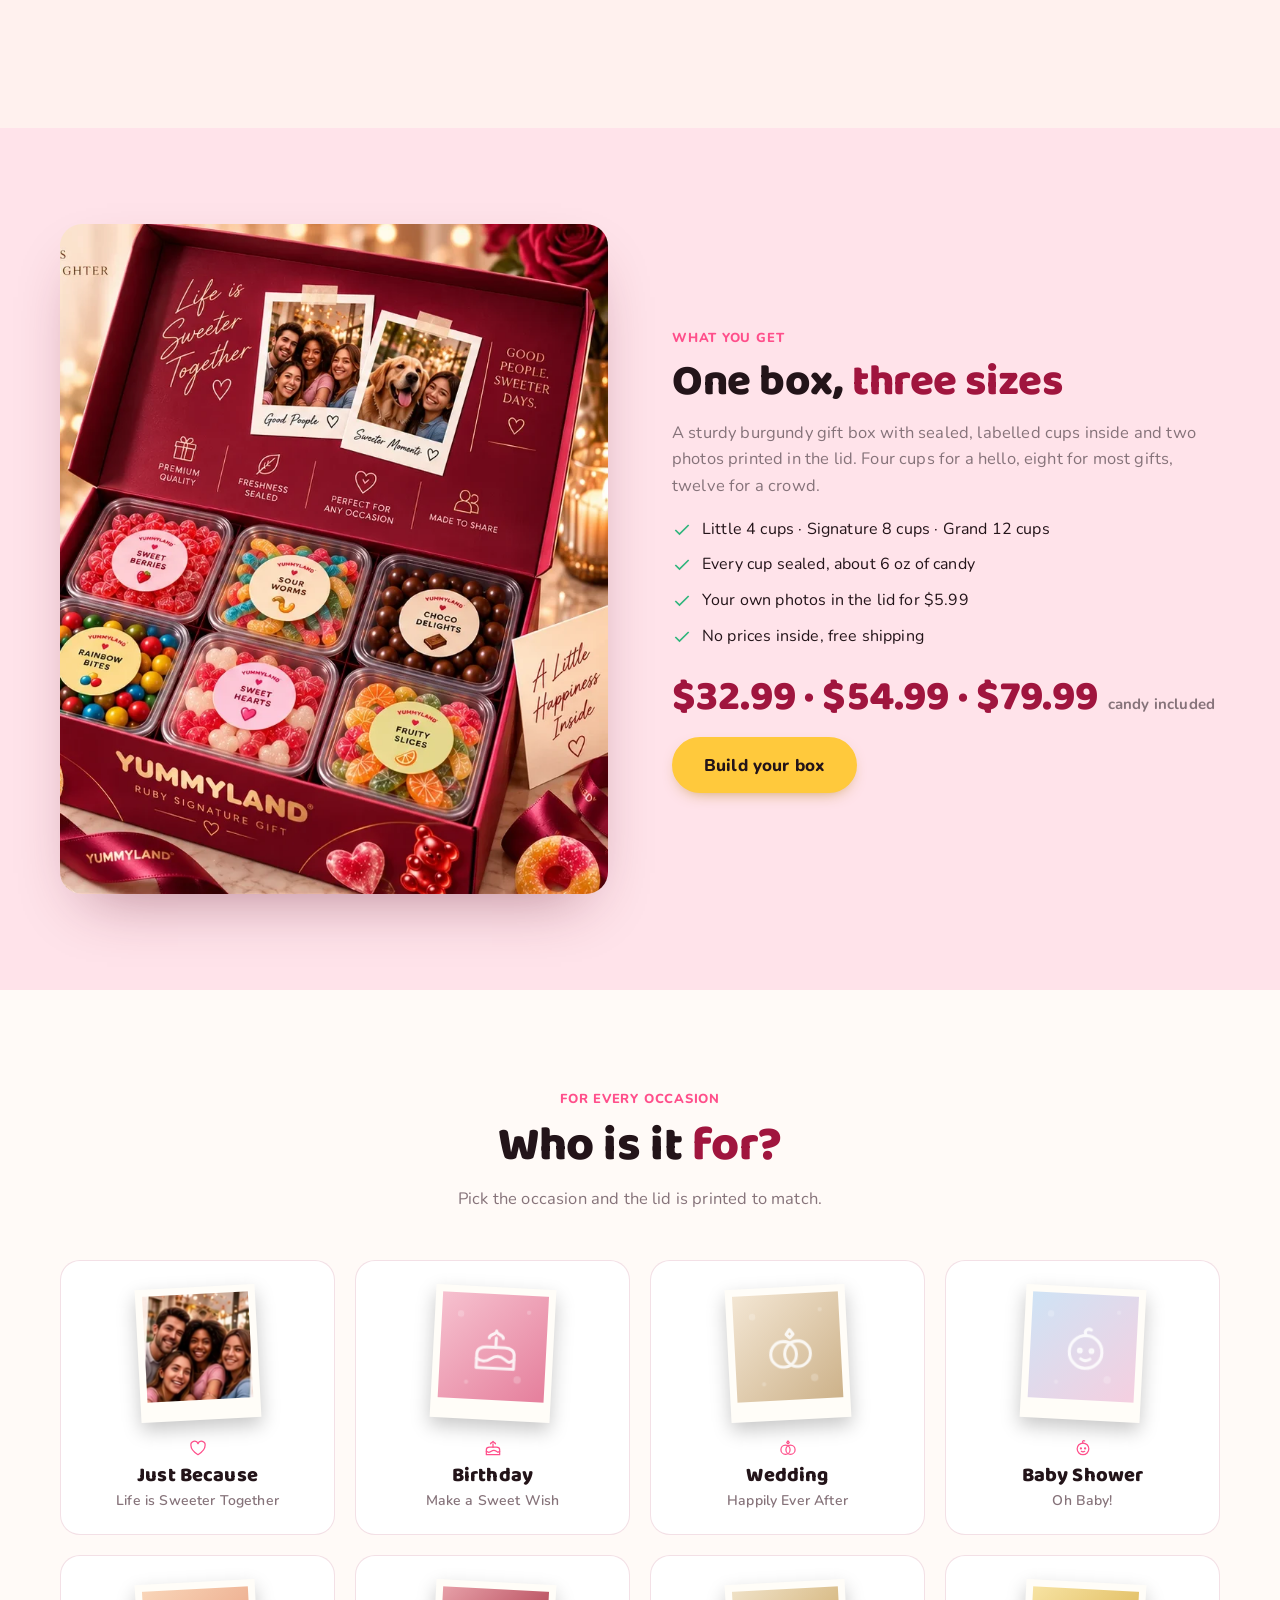
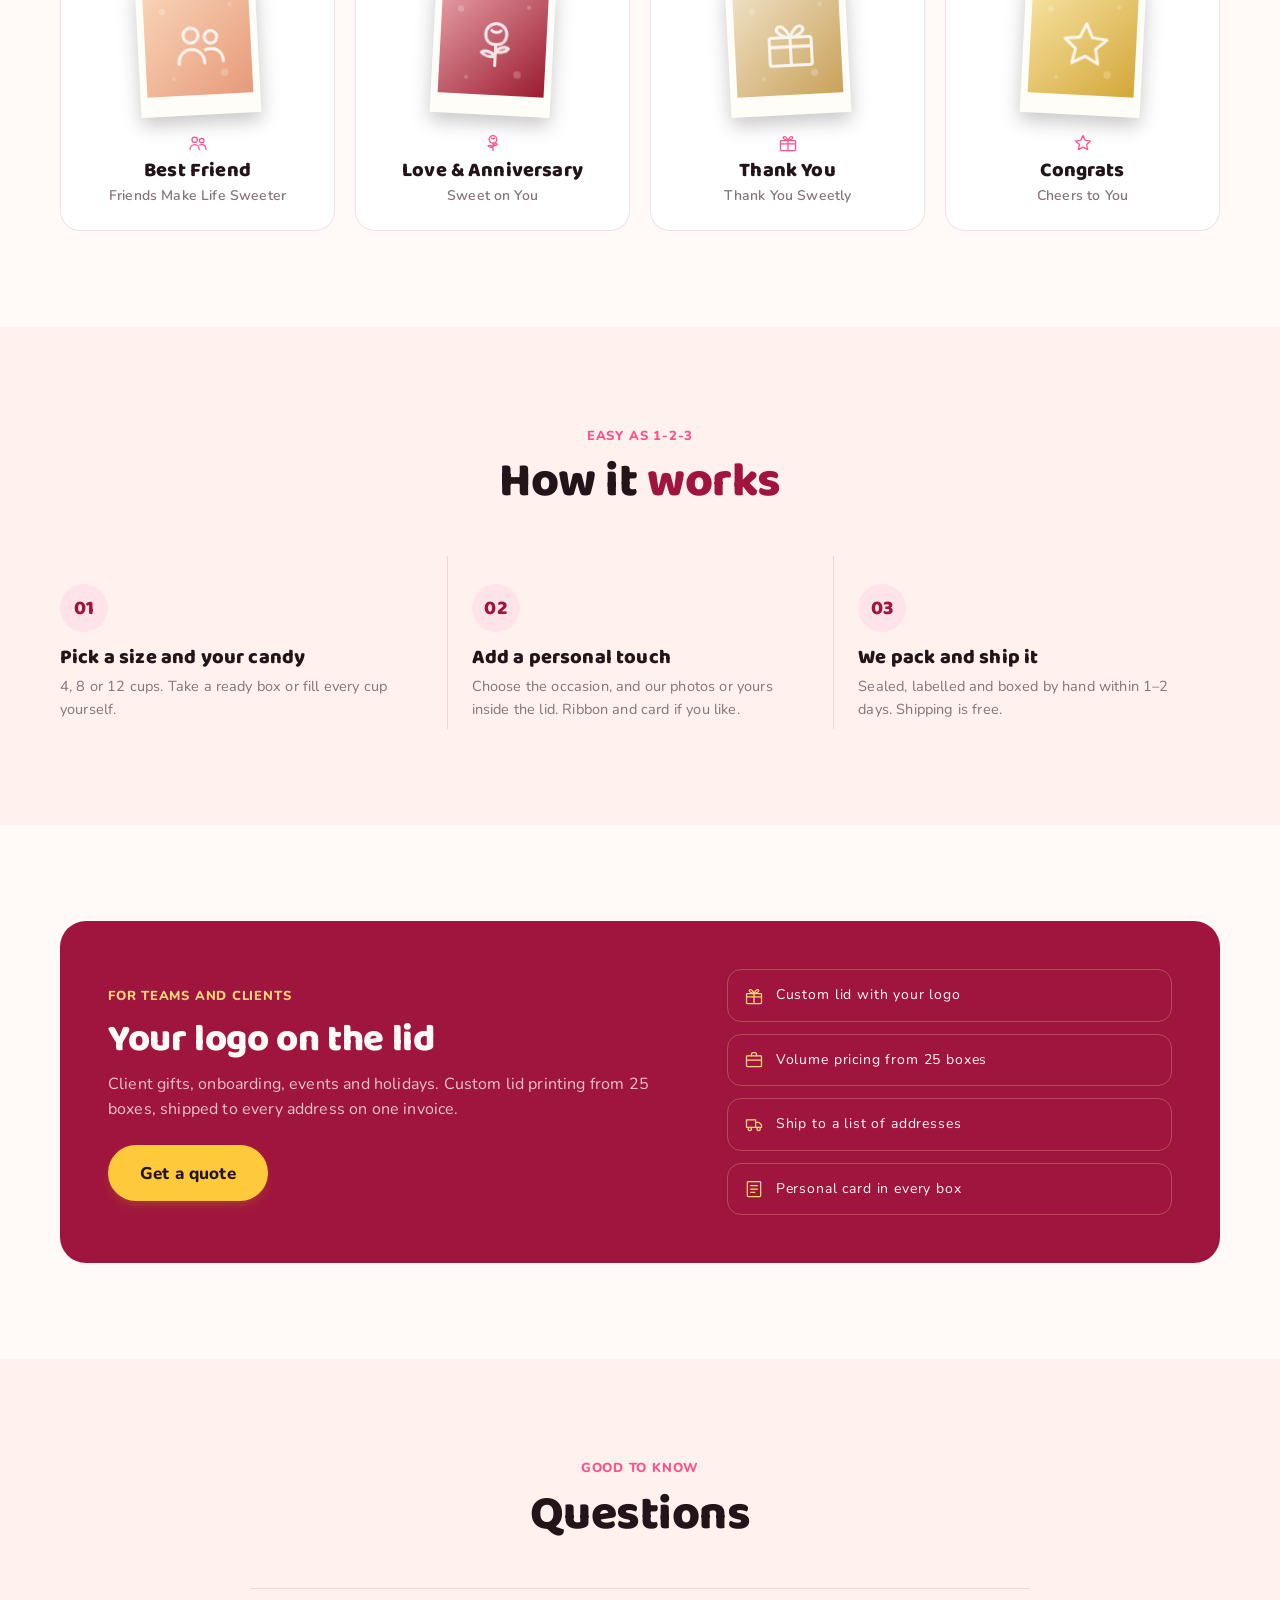
==== commit 036544ac: "Put the real hero photo in: the box, open, in her hands Background removed, cropped to the figure, p" ====
--- a/index.html
+++ b/index.html
@@ -21,7 +21,7 @@
 <meta name="twitter:image" content="https://yummylandcandy.com/assets/img/og.jpg">
 <link rel="preload" href="assets/fonts/nunito.woff2" as="font" type="font/woff2" crossorigin>
 <link rel="preload" href="assets/fonts/baloo2.woff2" as="font" type="font/woff2" crossorigin>
-<link rel="stylesheet" href="assets/css/style.css?v=2aec18b7">
+<link rel="stylesheet" href="assets/css/style.css?v=8eb0f1d8">
 <!-- JSONLD:START -->
 <script type="application/ld+json">{"@context":"https://schema.org","@graph":[{"@type":"Organization","@id":"https://yummylandcandy.com/#org","name":"Yummyland","url":"https://yummylandcandy.com/","logo":"https://yummylandcandy.com/assets/img/apple-touch-icon.png","image":"https://yummylandcandy.com/assets/img/og.jpg","description":"Premium candy gift boxes: six cups of Albanese gummies and chocolate, with a lid printed for the occasion.","email":"hello@yummylandcandy.com","telephone":"+1-833-986-6526","address":{"@type":"PostalAddress","addressLocality":"Los Angeles","addressRegion":"CA","addressCountry":"US"},"sameAs":["https://instagram.com/yummylandcandy","https://tiktok.com/@yummylandcandy","https://facebook.com/yummylandcandy"]},{"@type":"WebSite","@id":"https://yummylandcandy.com/#website","url":"https://yummylandcandy.com/","name":"Yummyland","publisher":{"@id":"https://yummylandcandy.com/#org"}},{"@type":"Product","name":"Ruby Gift Box","description":"A rigid burgundy gift box with 4, 8 or 12 sealed cups of candy you choose and a lid printed for the occasion — with your own photos if you like.","image":["https://yummylandcandy.com/assets/img/hero-box.jpg","https://yummylandcandy.com/assets/img/box-open.webp"],"brand":{"@type":"Brand","name":"Yummyland"},"offers":{"@type":"AggregateOffer","priceCurrency":"USD","lowPrice":"32.99","highPrice":"79.99","offerCount":3,"availability":"https://schema.org/InStock","url":"https://yummylandcandy.com/"}}]}</script>
 <!-- JSONLD:END -->
@@ -49,7 +49,7 @@
       </ul>
     </div>
     <div class="hero__girl">
-      <img src="assets/img/hero-girl.webp" width="1100" height="925" alt="A smiling woman holding a Yummyland gift box full of candy" fetchpriority="high">
+      <img src="assets/img/hero-girl.webp" width="1038" height="1024" alt="A smiling woman holding a Yummyland gift box full of candy" fetchpriority="high">
       <span class="hero__stamp">from $32.99<small>candy included</small></span>
     </div>
   </div>
--- a/assets/css/style.css
+++ b/assets/css/style.css
@@ -178,7 +178,7 @@
 .hero__girl { position: relative; align-self: end; }
 .hero__girl img { width: 100%; display: block; filter: drop-shadow(0 24px 40px rgba(90, 10, 35, .25)); }
 /* the price stamp sits in the corner, never on the box or the face */
-.hero--girl .hero__stamp { left: auto; right: 2%; bottom: 6%; width: 116px; height: 116px; font-size: 19px; transform: rotate(6deg); }
+.hero--girl .hero__stamp { left: 2%; right: auto; bottom: 8%; width: 116px; height: 116px; font-size: 19px; transform: rotate(-6deg); }
 .hero__perks { list-style: none; margin: 30px 0 0; padding: 0; display: grid; grid-template-columns: repeat(2, max-content); gap: 12px 40px; }
 .hero__perks li { display: grid; grid-template-columns: 22px 1fr; gap: 2px 10px; align-items: center; }
 .hero__perks .ico { grid-row: 1 / 3; width: 22px; height: 22px; color: var(--ruby); }
@@ -756,7 +756,7 @@
   .hero__perks { gap: 10px 22px; margin-top: 22px; }
   .hero__perks b { font-size: 14px; }
   .hero__perks span { font-size: 12px; }
-  .hero--girl .hero__stamp { width: 96px; height: 96px; font-size: 15px; }
+  .hero--girl .hero__stamp { width: 96px; height: 96px; font-size: 15px; left: 0; }
   .stats { grid-template-columns: 1fr 1fr; }
   .hero__in { grid-template-columns: minmax(0, 1fr); gap: 40px; padding-top: 56px; padding-bottom: 56px; }
   .hero__stamp { left: auto; right: 10px; bottom: -22px; width: 96px; height: 96px; font-size: 16px; }
@@ -811,7 +811,7 @@
   .hero__perks { grid-template-columns: 1fr 1fr; gap: 10px 14px; margin-top: 20px; }
   .hero__perks b { font-size: 13.5px; }
   .hero__perks span { font-size: 11.5px; }
-  .hero--girl .hero__stamp { right: 0; bottom: 4%; width: 88px; height: 88px; font-size: 14px; }
+  .hero--girl .hero__stamp { left: 0; bottom: 4%; width: 88px; height: 88px; font-size: 14px; }
   .hero__facts b { font-size: 22px; }
   .trust__item { padding: 16px 12px; gap: 10px; }
   .trust__item span { font-size: 12px; }
